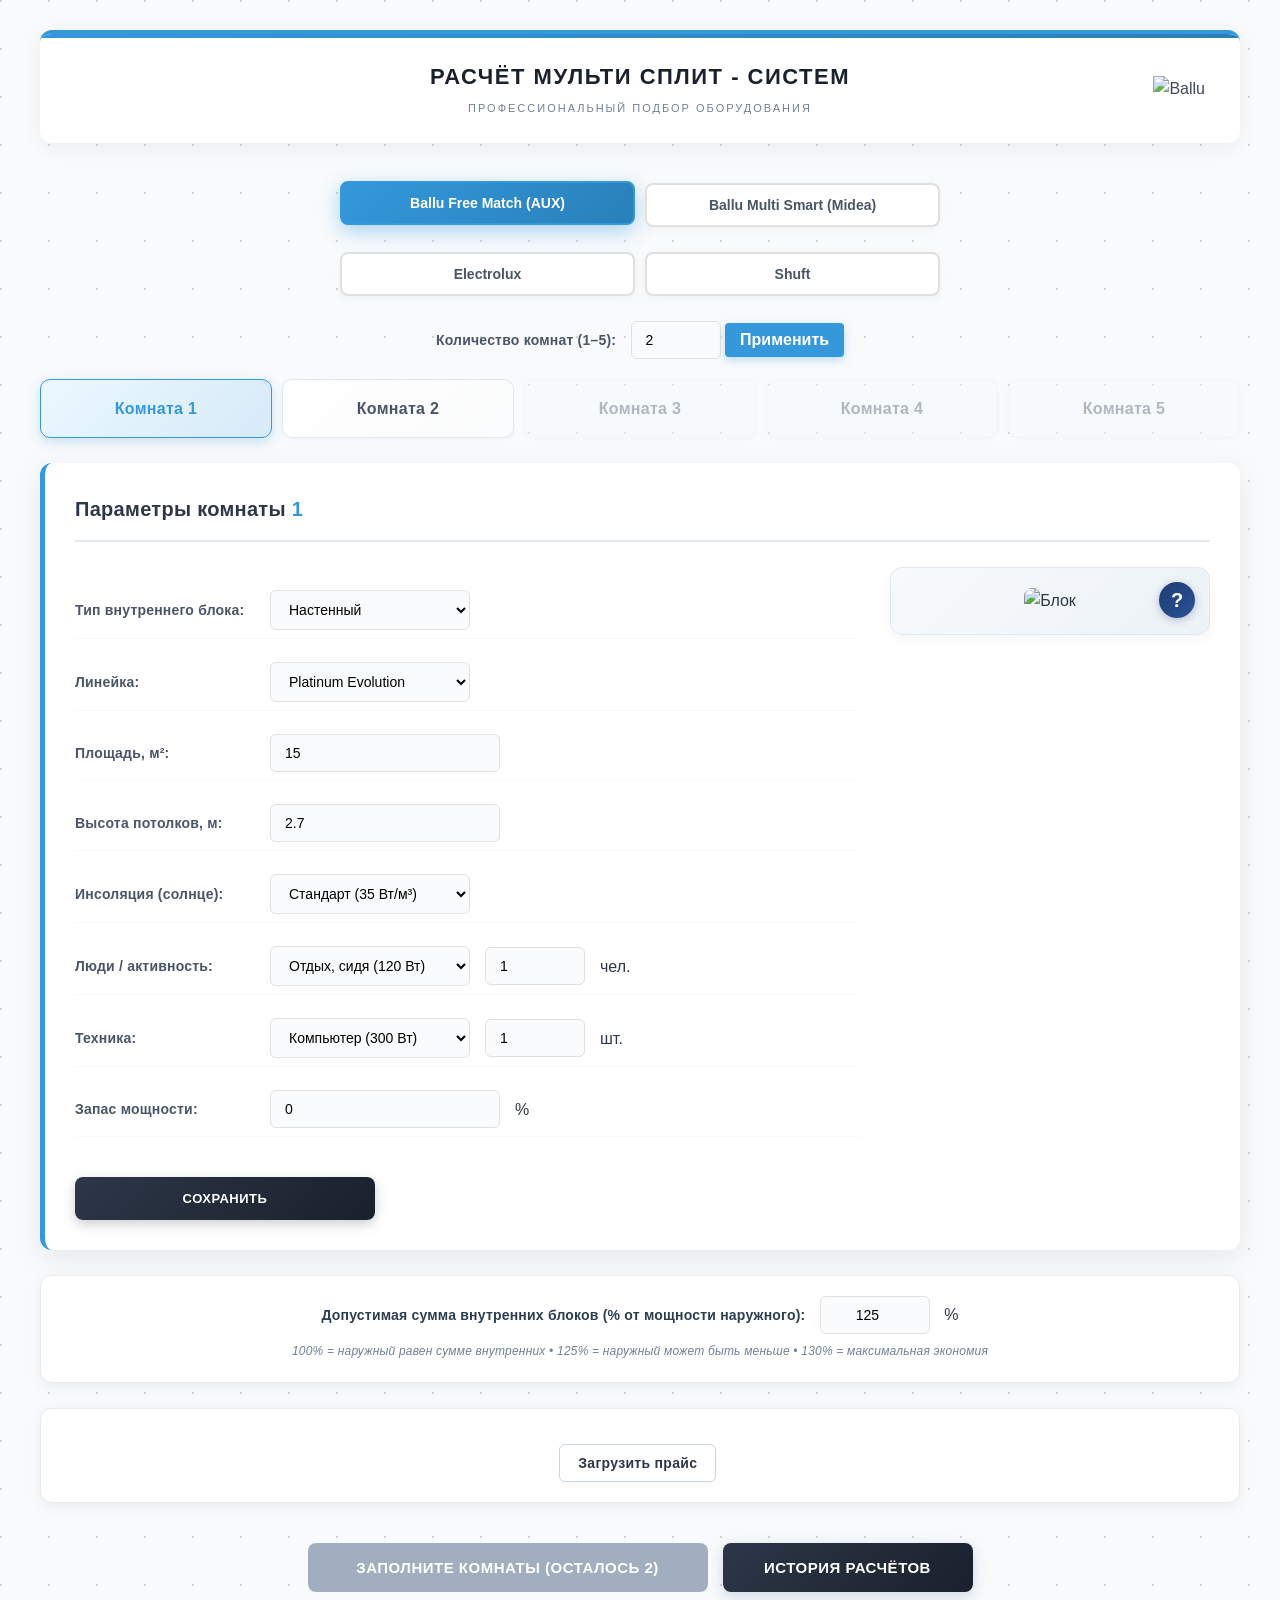
==== index.html @ ea2c3a54 "Add files via upload" ====
<!DOCTYPE html>
<html lang="ru">
<head>
  <meta charset="UTF-8">
  <meta name="viewport" content="width=device-width, initial-scale=1.0">
  <title>РАСЧЁТ МУЛЬТИ СПЛИТ - СИСТЕМ</title>
  <style>
    :root {
      --brand-color: #3498db;
      --brand-color-hover: #2980b9;
      --brand-bg-light: #ebf8ff;
    }

body { 
  font-family: 'Segoe UI', Tahoma, Geneva, Verdana, sans-serif; 
  max-width: 1200px;
  margin: 30px auto; 
  padding: 0 20px; 
  color: #2d3748; 
  line-height: 1.6; 
  transition: background-color 0.3s;
  
  background-color: #f8fafc;
  background-image: 
    radial-gradient(circle at 1px 1px, #cbd5e0 1px, transparent 0);
  background-size: 48px 48px;
  background-repeat: repeat;
}

    h2 { text-align: center; color: #2c3e50; margin-bottom: 5px; }
    
    .brand-tabs {
      display: grid;
      grid-template-columns: 1fr 1fr;
      gap: 10px;
      max-width: 600px;
      margin: 15px auto 25px;
    }
    .brand-btn {
      padding: 12px 24px;
      border: 1px solid #e2e8f0;
      background: white;
      border-radius: 8px;
      cursor: pointer;
      font-weight: 600;
      font-size: 14px;
      color: #4a5568;
      transition: all 0.2s ease;
      white-space: nowrap;
      box-shadow: 0 1px 2px rgba(0,0,0,0.02);
    }
.brand-btn:hover {
  border-color: #cbd5e0;
  color: #2d3748;
  background: #f7fafc;
  box-shadow: 0 4px 12px rgba(0,0,0,0.08);
  transform: translateY(-2px);
}

.brand-btn:hover:not(.active) {
  border-color: #a0aec0;
}
.brand-btn.active {
  background: linear-gradient(135deg, var(--brand-color) 0%, var(--brand-color-hover) 100%);
  border-color: var(--brand-color);
  color: white;
  box-shadow: 0 6px 20px rgba(44, 82, 130, 0.3);
  transform: translateY(-2px);
}

.brand-btn.active:hover {
  box-shadow: 0 8px 25px rgba(44, 82, 130, 0.4);
  transform: translateY(-3px);
}
    .apartment { display: grid; grid-template-columns: repeat(5, 1fr); gap: 10px; margin: 20px 0; }
    .room { 
      border: 1px solid #e2e8f0; border-radius: 10px; padding: 16px; text-align: center; 
      cursor: pointer; transition: all 0.25s ease; background: white; font-weight: 600; color: #4a5568;
      box-shadow: 0 1px 3px rgba(0,0,0,0.04);
    }
    .room:hover { transform: translateY(-2px); box-shadow: 0 4px 12px rgba(0,0,0,0.08); border-color: #cbd5e0; }
    .room.active { background: var(--brand-bg-light); border-color: var(--brand-color); color: var(--brand-color); box-shadow: 0 0 0 1px var(--brand-color); }
    .room.inactive { opacity: 0.4; pointer-events: none; background: #f7fafc; border-color: #edf2f7; }
    .room.filled { border-color: #38a169; color: #2f855a; background: #f0fff4; box-shadow: 0 0 0 1px #38a169; }

        .inputs { display: none; margin: 25px 0; padding: 30px; background: white; border-radius: 12px; box-shadow: 0 10px 25px rgba(0,0,0,0.04); border-left: 4px solid var(--brand-color); }
    .inputs h3 { 
      font-size: 20px; 
      font-weight: 600; 
      color: #2d3748; 
      margin-bottom: 25px; 
      padding-bottom: 15px; 
      border-bottom: 2px solid #e2e8f0;
      letter-spacing: 0.3px;
    }
    .inputs.active { display: block; animation: fadeIn 0.3s; }
    @keyframes fadeIn { from { opacity: 0; transform: translateY(10px); } to { opacity: 1; transform: translateY(0); } }
    
    .form-row { display: flex; gap: 15px; flex-wrap: wrap; margin: 15px 0; align-items: center; padding: 8px 0; border-bottom: 1px solid #f7fafc; }
    .form-row:last-child { border-bottom: none; }
    label { min-width: 180px; font-weight: 600; color: #4a5568; font-size: 14px; letter-spacing: 0.2px; }
    input, select { padding: 10px 14px; border: 1.5px solid #e2e8f0; border-radius: 6px; flex-grow: 1; max-width: 200px; font-size: 14px; transition: all 0.2s ease; background: #fff; }
    input:focus, select:focus { outline: none; border-color: var(--brand-color); }

    button { 
      background: #27ae60; color: white; border: none; padding: 12px 24px; 
      border-radius: 5px; cursor: pointer; font-size: 16px; margin-top: 15px; 
      transition: background 0.2s; width: 100%; max-width: 300px;
    }
    button:hover { background: #219653; }
    
    button.calc-btn { 
      background: var(--brand-color); color: white; width: 100%; max-width: 400px; font-size: 15px; padding: 16px;
      border-radius: 8px; font-weight: 600; letter-spacing: 0.5px; text-transform: uppercase;
      box-shadow: 0 4px 14px rgba(44, 82, 130, 0.2); transition: all 0.25s ease; border: none;
    }
    button.calc-btn.waiting { background: #a0aec0; cursor: not-allowed; box-shadow: none; }
    button.calc-btn.ready { 
      background: var(--brand-color); 
      cursor: pointer; 
      box-shadow: 0 4px 14px rgba(44, 82, 130, 0.25); 
    }
    button.calc-btn.ready:hover { background: var(--brand-color-hover); transform: translateY(-1px); box-shadow: 0 6px 20px rgba(44, 82, 130, 0.3); }

    #result { margin-top: 30px; padding: 25px; background: white; border-radius: 8px; display: none; box-shadow: 0 4px 15px rgba(0,0,0,0.05); }
    #result.active { display: block; }
    
    .result-table { width: 100%; border-collapse: separate; border-spacing: 0; margin: 20px 0; font-size: 14px; border-radius: 8px; overflow: hidden; box-shadow: 0 2px 8px rgba(0,0,0,0.04); border: 1px solid #e2e8f0; }
    .result-table th, .result-table td { border-bottom: 1px solid #edf2f7; padding: 12px; text-align: left; white-space: nowrap;}
    .result-table th { border-bottom: 2px solid #e2e8f0; white-space: nowrap; font-size: 14px; padding: 10px 6px; }
    .result-table tr:nth-child(even) { background: #fafbfc; }
    .result-table tr:hover { background: #f7fafc; }
    .result-table tr:last-child td { border-bottom: none; }
    
    .hc-code { font-family: 'SF Mono', Monaco, monospace; background: #f7fafc; padding: 3px 8px; border-radius: 4px; font-size: 12px; color: #4a5568; border: 1px solid #e2e8f0; letter-spacing: 0.5px; }
    .badge { display: inline-block; padding: 3px 10px; border-radius: 4px; font-size:11px; font-weight: 600; margin-right: 5px; letter-spacing: 0.3px; text-transform: uppercase; white-space: nowrap; }
    .badge-type { background: #edf2f7; color: #2d3748; border: 1px solid #e2e8f0; }
    .badge-line { background: #f7fafc; color: #4a5568; border: 1px solid #e2e8f0; }
    .badge-brand { background: #fffbeb; color: #92400e; border: 1px solid #fde68a; }
    
    .settings-panel {
      text-align: center; margin: 25px 0; background: #fff; padding: 20px; 
      border-radius: 12px; box-shadow: 0 4px 12px rgba(0,0,0,0.03); border: 1px solid #edf2f7;
    }
    .settings-panel label { font-weight: 600; color: #2c3e50; }
    .settings-panel input { width: 80px; margin: 0 10px; text-align: center; }
    .hint { font-size: 12px; color: #718096; margin-top: 8px; display: block; font-style: italic; letter-spacing: 0.2px; }

    .form-row.hidden { display: none; }

.room-form-grid {
  display: grid;
  grid-template-columns: 1fr 320px;
  gap: 30px;
  align-items: start;
  position: relative;
}

.unit-image-box {
  background: linear-gradient(135deg, #f7fafc 0%, #edf2f7 100%);
  border-radius: 12px;
  padding: 20px;
  border: 1px solid #e2e8f0;
  text-align: center;
  box-shadow: 0 4px 12px rgba(0,0,0,0.04);
}
    .unit-image-box img {
      max-width: 100%;
      max-height: 250px;
      border-radius: 8px;
      display: none;
    }

    .unit-placeholder {
      color: #a0aec0;
      font-size: 13px;
      font-weight: 500;
      letter-spacing: 0.3px;
      padding: 40px 20px;
    }

    @media (max-width: 600px) {
      .apartment { grid-template-columns: repeat(3, 1fr); }
      .room-form-grid { grid-template-columns: 1fr; }
      .form-row { flex-direction: column; align-items: stretch; }
      label { min-width: auto; margin-bottom: 5px; }
      input, select { max-width: 100%; }
      .brand-tabs { grid-template-columns: 1fr; max-width: 300px; }
      .brand-btn { text-align: center; }
    }
    @media (max-width: 900px) {
      .unit-image-box { position: static; margin-top: 20px; }
    }

.header-with-logo {
  position: relative;
  display: flex;
  align-items: center;
  justify-content: space-between;
  margin-bottom: 25px;
  padding: 25px 35px;
  background: white;
  border-radius: 12px;
  box-shadow: 0 4px 20px rgba(0,0,0,0.06);
  border-top: 4px solid var(--brand-color);
  overflow: hidden;
}

.header-with-logo::before {
  content: '';
  position: absolute;
  top: 0;
  left: 0;
  right: 0;
  height: 4px;
  background: linear-gradient(90deg, var(--brand-color) 0%, var(--brand-color-hover) 100%);
}

.header-logo {
  max-height: 45px;
  max-width: 140px;
  object-fit: contain;
  transition: all 0.3s ease;
  opacity: 0.9;
  flex-shrink: 0;
  margin-left: 20px;
}

.header-logo:hover {
  transform: scale(1.05);
  opacity: 1;
}

.header-with-logo h2 {
  margin: 0;
  text-align: center;
  flex-grow: 1;
  font-size: 22px;
  font-weight: 700;
  color: #1a202c;
  letter-spacing: 1.5px;
  text-transform: uppercase;
}

.header-subtitle {
  display: block;
  font-size: 11px;
  font-weight: 500;
  color: #718096;
  letter-spacing: 2px;
  text-transform: uppercase;
  margin-top: 6px;
}

@media (max-width: 768px) {
  .header-with-logo {
    flex-direction: column;
    gap: 12px;
    padding: 20px 15px;
  }

  .header-with-logo h2 {
    font-size: 16px;
    letter-spacing: 0.8px;
  }
  
  .header-subtitle {
    font-size: 10px;
    letter-spacing: 1px;
  }
  
  .header-logo {
    max-height: 35px;
    max-width: 100px;
    margin-left: 0;
  }

  .unit-image-box {
    position: static;
    width: 100%;
    margin-top: 20px;
  }
  
  .room-form-grid {
    grid-template-columns: 1fr;
  }
  
  .brand-tabs {
    grid-template-columns: 1fr;
    gap: 8px;
    max-width: 100%;
    margin: 15px auto 20px;
  }
  
  .brand-btn {
    padding: 12px 16px;
    font-size: 13px;
  }
  
  .apartment {
    grid-template-columns: repeat(3, 1fr);
    gap: 8px;
    margin: 15px 0;
  }
  
  .room {
    padding: 12px 8px;
    font-size: 13px;
  }
  
  .room-form-grid {
    grid-template-columns: 1fr;
    gap: 20px;
  }
  
  .unit-image-box {
    position: static;
    margin-top: 20px;
    order: -1;
  }
  
  .form-row {
    flex-direction: column;
    align-items: stretch;
    gap: 8px;
    margin: 12px 0;
    padding: 10px 0;
  }
  
  label {
    min-width: auto;
    font-size: 13px;
    margin-bottom: 4px;
  }
  
  input, select {
    max-width: 100%;
    padding: 12px 14px;
    font-size: 15px;
  }
  
  .inputs button[onclick="saveRoomData()"] {
    width: 100%;
    max-width: 100%;
    padding: 14px;
    font-size: 14px;
  }
  
  .settings-panel {
    padding: 18px 15px;
    margin: 20px 0;
  }
  
  .settings-panel label {
    display: block;
    margin-bottom: 10px;
  }
  
  .settings-panel input {
    width: 80px;
    margin: 0 10px;
  }
  
  .hint {
    display: block;
    margin-top: 10px;
    font-size: 11px;
    line-height: 1.4;
  }
  
  button.calc-btn {
    font-size: 14px;
    padding: 14px;
    max-width: 100%;
  }
  
  .result-table {
    font-size: 12px;
    margin: 15px 0;
  }
  
  .result-table th,
  .result-table td {
    padding: 8px 6px;
    white-space: nowrap;
  }
  
  .result-table th {
    font-size: 10px;
    padding: 10px 6px;
  }
  
  .badge {
    display: block;
    margin: 2px 0;
    font-size: 10px;
    padding: 2px 6px;
  }
  
  .hc-code {
    font-size: 10px;
    padding: 2px 5px;
  }
  
  .price-cell {
    font-size: 12px;
    white-space: nowrap;
  }
  
  .total-price {
    font-size: 15px;
    padding: 15px;
  }
  
  .spec-table {
    font-size: 11px;
  }
  
  .spec-table th,
  .spec-table td {
    padding: 8px 5px;
  }
  
  .spec-summary {
    padding: 18px 15px;
  }
  
  .spec-summary-row {
    font-size: 14px;
  }
  
  .spec-summary-row.total-sum {
    font-size: 18px;
  }
}

@media (max-width: 480px) {
  body {
    padding: 15px 10px;
    margin: 15px auto;
  }
  
  .apartment {
    grid-template-columns: repeat(2, 1fr);
    gap: 6px;
  }
  
  .room {
    padding: 10px 6px;
    font-size: 12px;
  }
  
  .inputs {
    padding: 20px 15px;
    margin: 20px 0;
  }
  
  .result-table {
    font-size: 11px;
  }
  
  .result-table th,
  .result-table td {
    padding: 6px 4px;
  }
  
  button, .brand-btn {
    min-height: 44px;
  }
}

@media (max-width: 768px) {
  #result {
    padding: 20px 10px;
  }
  
  .result-table {
    display: block;
    overflow-x: auto;
    white-space: nowrap;
    -webkit-overflow-scrolling: touch;
  }
  
  .spec-table {
    display: block;
    overflow-x: auto;
    white-space: nowrap;
    -webkit-overflow-scrolling: touch;
  }
}

.brand-btn {
  position: relative;
  overflow: hidden;
  transition: all 0.3s ease;
  border: 2px solid #e0e0e0;
  box-shadow: 0 2px 8px rgba(0,0,0,0.04);
}

.brand-btn:hover {
  transform: translateY(-3px);
  box-shadow: 0 6px 16px rgba(0,0,0,0.12);
  border-color: var(--brand-color);
}

.brand-btn:active {
  transform: translateY(-1px);
}

.brand-btn.active {
  background: linear-gradient(135deg, var(--brand-color) 0%, var(--brand-color-hover) 100%);
  border-color: var(--brand-color);
  box-shadow: 0 6px 20px rgba(52, 152, 219, 0.4);
  transform: translateY(-2px);
}

.inputs button[onclick="saveRoomData()"] {
  background: linear-gradient(135deg, #2d3748 0%, #1a202c 100%);
  color: white;
  border: none;
  border-radius: 8px;
  font-weight: 600;
  letter-spacing: 0.5px;
  text-transform: uppercase;
  font-size: 13px;
  padding: 14px 30px;
  box-shadow: 0 4px 12px rgba(45, 55, 72, 0.25);
  transition: all 0.25s ease;
  margin-top: 25px;
}
.inputs button[onclick="saveRoomData()"]:hover {
  transform: translateY(-2px);
  box-shadow: 0 6px 16px rgba(45, 55, 72, 0.35);
  background: linear-gradient(135deg, #1a202c 0%, #2d3748 100%);
}
.inputs button[onclick="saveRoomData()"]:active {
  transform: translateY(0);
}

button[onclick="renderRooms()"] {
  border-radius: 6px;
  font-weight: 600;
  transition: all 0.3s ease;
  box-shadow: 0 3px 8px rgba(52, 152, 219, 0.3);
}

button[onclick="renderRooms()"]:hover {
  transform: translateY(-2px);
  box-shadow: 0 5px 12px rgba(52, 152, 219, 0.45);
}

button.calc-btn.ready {
  background: linear-gradient(135deg, var(--brand-color) 0%, var(--brand-color-hover) 100%);
  border-radius: 8px;
  letter-spacing: 0.5px;
  transition: all 0.3s ease;
}

button.calc-btn.ready:hover {
  transform: translateY(-2px);
  box-shadow: 0 8px 20px rgba(52, 152, 219, 0.5);
  background: linear-gradient(135deg, var(--brand-color-hover) 0%, var(--brand-color) 100%);
}

.room {
  border-radius: 10px;
  font-weight: 600;
  letter-spacing: 0.3px;
  transition: all 0.3s cubic-bezier(0.4, 0, 0.2, 1);
  background: linear-gradient(135deg, #ffffff 0%, #fafbfc 100%);
}

.room:hover:not(.inactive) {
  transform: translateY(-4px);
  box-shadow: 0 8px 20px rgba(0,0,0,0.1);
}

.room.filled {
  background: linear-gradient(135deg, #e8f5e9 0%, #c8e6c9 100%);
  border-color: #27ae60;
  box-shadow: 0 4px 12px rgba(39, 174, 96, 0.2);
}

.room.active {
  background: linear-gradient(135deg, var(--brand-bg-light) 0%, #d6eaf8 100%);
  box-shadow: 0 4px 12px rgba(52, 152, 219, 0.25);
}

input, select {
  border-radius: 6px;
  border: 1.5px solid #e0e0e0;
  background: #fafbfc;
  transition: all 0.3s ease;
  font-size: 14px;
}

input:focus, select:focus {
  border-color: var(--brand-color);
  background: white;
  box-shadow: 0 0 0 3px rgba(52, 152, 219, 0.12);
  outline: none;
}

.inputs {
  border-radius: 12px;
  border-left: 5px solid var(--brand-color);
  box-shadow: 0 8px 30px rgba(0,0,0,0.08);
}

.settings-panel {
  border-radius: 12px;
  box-shadow: 0 4px 15px rgba(0,0,0,0.06);
  border: 1px solid #e8ecef;
}

* {
  -webkit-font-smoothing: antialiased;
  -moz-osx-font-smoothing: grayscale;
}

.price-cell {
  font-weight: 600;
  color: #27ae60;
  background: #e8f5e9;
  padding: 4px 8px;
  border-radius: 4px;
  white-space: nowrap;
}

.total-price {
  font-size: 18px;
  font-weight: bold;
  background: linear-gradient(135deg, #1e3c72 0%, #2a5298 100%);
  color: white;
  padding: 20px 25px;
  border-radius: 12px;
  margin-top: 25px;
  text-align: center;
  box-shadow: 0 6px 20px rgba(30, 60, 114, 0.3);
}

.total-price small {
  font-weight: 400;
  opacity: 0.9;
  display: block;
  margin-top: 8px;
  font-size: 14px;
}

#priceStatus {
  display: inline-block;
}

#loadPricesBtn {
  background: white;
  color: #2d3748;
  border: 1px solid #cbd5e0;
  border-radius: 6px;
  font-weight: 600;
  letter-spacing: 0.3px;
  box-shadow: 0 1px 2px rgba(0,0,0,0.04);
  transition: all 0.2s ease;
  width: auto;
  margin-left: 15px;
  padding: 10px 18px;
  cursor: pointer;
  font-size: 14px;
}

#loadPricesBtn:hover {
  background: linear-gradient(135deg, #e3f2fd 0%, #bbdefb 100%);
  border-color: var(--brand-color);
  color: var(--brand-color);
  transform: translateY(-2px);
  box-shadow: 0 4px 12px rgba(52, 152, 219, 0.3);
}

#loadPricesBtn:active {
  transform: translateY(0);
}

@media (max-width: 768px) {
  .result-table {
    font-size: 12px;
  }
  
  .result-table th,
  .result-table td {
    padding: 8px 5px;
    white-space: normal;
  }
  
  .result-table th {
    font-size: 11px;
  }
  
  .result-table:first-of-type {
    display: block;
    overflow-x: auto;
    white-space: nowrap;
  }
  
  .result-table:last-of-type {
    display: block;
    overflow-x: auto;
    white-space: nowrap;
  }
  
  .hc-code {
    font-size: 10px;
  }
  
  .badge {
    font-size: 9px;
    padding: 2px 5px;
  }
  
  .price-cell {
    font-size: 12px;
    white-space: nowrap;
  }
  
  .total-price {
    font-size: 16px;
    padding: 15px;
  }
}

@media (max-width: 480px) {
  .result-table {
    font-size: 11px;
  }
  
  .result-table th {
    font-size: 10px;
  }
  
  .badge {
    display: block;
    margin: 2px 0;
  }
}

#specificationTable {
  width: 100% !important;
  max-width: 100% !important;
}

.spec-table {
  width: 100% !important;
  max-width: none !important;
  border-collapse: collapse;
  margin: 20px 0;
  font-size: 13px;
  background: white;
  border: 2px solid #2c3e50;
  box-shadow: 0 4px 15px rgba(0,0,0,0.1);
  table-layout: fixed !important;
}

.spec-table th,
.spec-table td {
  padding: 10px 8px;
  text-align: left;
  vertical-align: top;
}

.spec-table th {
  background: linear-gradient(135deg, #2c3e50 0%, #34495e 100%);
  color: white;
  font-weight: 700;
  text-transform: uppercase;
  font-size: 12px;
  letter-spacing: 0.5px;
  white-space: nowrap;
}

.spec-table td {
  border-bottom: 1px solid #e0e0e0;
  color: #2c3e50;
}

.spec-table tr:nth-child(even) {
  background: #f8f9fa;
}

.spec-table .number {
  width: 5%;
  text-align: center;
  font-weight: 700;
  color: #7f8c8d;
}

.spec-table .name {
  width: 45%;
  font-weight: 600;
  color: #2c3e50;
}

.spec-table .name small {
  color: #95a5a6;
  font-weight: 400;
  font-size: 11px;
  display: block;
  margin-top: 4px;
}

.spec-table .price {
  width: 20%;
  text-align: right;
  font-weight: 600;
  color: #2c3e50;
  white-space: nowrap;
}

.spec-table .qty {
  width: 15%;
  text-align: center;
  font-weight: 600;
  color: #2c3e50;
}

.spec-table .total {
  width: 15%;
  text-align: right;
  font-weight: 700;
  color: #1e3c72;
  white-space: nowrap;
}

.spec-summary {
  background: linear-gradient(135deg, #2d3748 0%, #1a202c 100%);
  color: white;
  padding: 25px 30px;
  border-radius: 10px;
  margin-top: 25px;
  box-shadow: 0 4px 20px rgba(0,0,0,0.15);
}

.spec-summary-row {
  display: flex;
  justify-content: space-between;
  padding: 10px 0;
  font-size: 16px;
  border-bottom: 1px solid rgba(255,255,255,0.1);
}

.spec-summary-row:last-child {
  border-bottom: none;
}

.spec-summary-row.total-sum {
  font-size: 22px;
  font-weight: bold;
  padding-top: 15px;
  margin-top: 5px;
  border-top: 2px solid rgba(255,255,255,0.3);
  border-bottom: none;
}

.spec-summary-row.vat {
  font-size: 14px;
  opacity: 0.9;
}

.spec-summary-row.info {
  font-size: 13px;
  opacity: 0.8;
  margin-top: 15px;
  padding-top: 15px;
  border-top: 1px solid rgba(255,255,255,0.2);
}

@media print {
  @page {
    size: A4;
    margin: 10mm;
  }

  * {
    box-sizing: border-box !important;
  }

  body {
    max-width: none !important;
    width: 100% !important;
    padding: 0 !important;
    margin: 0 !important;
    background: white !important;
    font-size: 11pt !important;
    -webkit-print-color-adjust: exact !important;
    print-color-adjust: exact !important;
  }

  .brand-tabs, .settings-panel, button, #roomInputs, #apartment,
  .header-with-logo, footer, #loadPricesBtn, #priceStatus, #exportPdfBtn {
    display: none !important;
  }

  #result, #specificationBlock {
    display: block !important;
    width: 100% !important;
    max-width: none !important;
    padding: 0 !important;
    margin: 0 !important;
    box-shadow: none !important;
    border: none !important;
    background: white !important;
  }

  #specificationTable {
    display: block !important;
    width: 100% !important;
    max-width: none !important;
    padding: 0 !important;
    margin: 0 !important;
  }

  #specificationTable > div {
    width: 100% !important;
    max-width: none !important;
  }

  .spec-table {
    width: 100% !important;
    max-width: none !important;
    display: table !important;
    border-collapse: collapse !important;
    border: 2px solid #000 !important;
    font-size: 10pt !important;
    table-layout: fixed !important;
    page-break-inside: avoid !important;
  }

  .spec-table th, .spec-table td {
    padding: 6px !important;
    border: 1px solid #000 !important;
    word-wrap: break-word !important;
    overflow: hidden !important;
  }

  .spec-summary {
    background: #2d3748 !important;
    color: white !important;
    width: 100% !important;
    max-width: none !important;
    padding: 15px !important;
    margin-top: 10px !important;
    page-break-inside: avoid !important;
    box-sizing: border-box !important;
  }

  h2, h3, h4 {
    page-break-after: avoid !important;
    color: #000 !important;
  }

  table {
    page-break-inside: avoid !important;
  }
}

.features-icon {
  position: absolute;
  top: 15px;
  right: 15px;
  width: 36px;
  height: 36px;
  background: linear-gradient(135deg, #1e3c72 0%, #2a5298 100%);
  color: white;
  border-radius: 50%;
  display: flex;
  align-items: center;
  justify-content: center;
  font-weight: bold;
  font-size: 20px;
  cursor: help;
  box-shadow: 0 2px 8px rgba(30, 60, 114, 0.3);
  transition: all 0.3s ease;
  z-index: 10;
}

.features-icon span {
  font-family: Arial, sans-serif;
  font-style: normal;
  font-weight: 700;
  line-height: 1;
}

.features-icon:hover {
  transform: scale(1.1);
  box-shadow: 0 4px 12px rgba(30, 60, 114, 0.5);
  background: linear-gradient(135deg, #2a5298 0%, #1e3c72 100%);
}

.features-tooltip {
  position: absolute;
  top: 0;
  left: 45px;
  background: white;
  border: 2px solid #1e3c72;
  border-radius: 8px;
  padding: 15px;
  min-width: 280px;
  max-width: 320px;
  box-shadow: 0 4px 15px rgba(0,0,0,0.2);
  opacity: 0;
  visibility: hidden;
  transition: all 0.3s ease;
  z-index: 100;
}

.features-icon:hover .features-tooltip {
  opacity: 1;
  visibility: visible;
  left: 50px;
}

.tooltip-title {
  font-weight: 700;
  color: #1e3c72;
  margin-bottom: 10px;
  font-size: 14px;
  border-bottom: 2px solid #ecf0f1;
  padding-bottom: 8px;
}

.features-tooltip ul {
  list-style: none;
  padding: 0;
  margin: 0;
}

.features-tooltip li {
  padding: 6px 0;
  font-size: 13px;
  color: #2c3e50;
  border-bottom: 1px solid #f0f0f0;
}

.features-tooltip li:last-child {
  border-bottom: none;
}

.features-tooltip li:hover {
  background: #f8f9fa;
  padding-left: 5px;
  transition: all 0.2s;
}

@media (max-width: 768px) {
  .features-icon {
    width: 32px;
    height: 32px;
    font-size: 18px;
    top: 10px;
    right: 10px;
  }
  
  .features-tooltip {
    right: -50px;
    left: auto;
    min-width: 200px;
    max-width: 250px;
  }
  
  .features-icon:hover .features-tooltip {
    right: -45px;
    left: auto;
  }
}

    #result h4 {
      color: #2d3748;
      font-size: 16px;
      font-weight: 600;
      margin: 30px 0 15px;
      padding-bottom: 10px;
      border-bottom: 1px solid #e2e8f0;
      letter-spacing: 0.3px;
    }

.result-table-wrapper,
.spec-table-wrapper {
  overflow-x: auto;
  -webkit-overflow-scrolling: touch;
  margin: 15px 0;
  border-radius: 8px;
  border: 1px solid #e2e8f0;
}

.result-table-wrapper::-webkit-scrollbar,
.spec-table-wrapper::-webkit-scrollbar {
  height: 6px;
}

.result-table-wrapper::-webkit-scrollbar-track,
.spec-table-wrapper::-webkit-scrollbar-track {
  background: #f1f5f9;
  border-radius: 3px;
}

.result-table-wrapper::-webkit-scrollbar-thumb,
.spec-table-wrapper::-webkit-scrollbar-thumb {
  background: #cbd5e0;
  border-radius: 3px;
}

.result-table-wrapper::-webkit-scrollbar-thumb:hover,
.spec-table-wrapper::-webkit-scrollbar-thumb:hover {
  background: #a0aec0;
}

@media (max-width: 768px) {
  #specificationBlock {
    padding: 20px 10px !important;
    margin-top: 20px;
    border-radius: 10px;
  }
  
  .spec-table {
    font-size: 11px;
    margin: 15px 0;
    border: 1px solid #e2e8f0;
  }
  
  .spec-table th {
    padding: 10px 6px;
    font-size: 10px;
  }
  
  .spec-table td {
    padding: 10px 6px;
  }
  
  .spec-table .number {
    width: 35px;
    font-size: 13px;
  }
  
  .spec-table .name {
    font-size: 11px;
  }
  
  .spec-table .name small {
    font-size: 9px;
  }
  
  .spec-table .price,
  .spec-table .qty,
  .spec-table .total {
    font-size: 11px;
    white-space: nowrap;
  }
  
  #specificationBlock button {
    padding: 12px 16px;
    font-size: 13px;
    min-height: 44px;
  }
  
  #specificationBlock select {
    padding: 10px 12px;
    font-size: 14px;
    min-height: 44px;
  }
  
  .spec-summary {
    padding: 18px 15px;
    margin-top: 15px;
  }
  
  .spec-summary-row {
    font-size: 14px;
    padding: 8px 0;
  }
  
  .spec-summary-row.total-sum {
    font-size: 16px;
    padding-top: 12px;
  }
  
  .spec-summary-row.vat {
    font-size: 12px;
  }
  
  .spec-summary-row.info {
    font-size: 11px;
    flex-direction: column;
    gap: 5px;
  }
}

@media screen and (max-width: 768px) {
  .spec-table {
    font-size: 11px;
  }
  
  .spec-table th,
  .spec-table td {
    padding: 8px 5px;
  }
}

@media (max-width: 480px) {
  #specificationBlock {
    padding: 15px 8px !important;
  }
  
  .spec-table {
    font-size: 10px;
  }
  
  .spec-table th {
    padding: 8px 4px;
    font-size: 9px;
  }
  
  .spec-table td {
    padding: 8px 4px;
  }
  
  .spec-table .name {
    font-size: 10px;
  }
  
  .spec-table .name small {
    display: block;
    margin-top: 3px;
  }
  
  .spec-summary {
    padding: 15px 12px;
  }
  
  .spec-summary-row.total-sum {
    font-size: 15px;
  }
  
  #specificationBlock > div > div {
    flex-direction: column;
    gap: 10px;
  }
  
  #specificationBlock select,
  #specificationBlock button {
    width: 100%;
    max-width: 100%;
  }
}

.table-responsive {
  width: 100%;
  overflow-x: auto;
  -webkit-overflow-scrolling: touch;
  border-radius: 8px;
  margin: 15px 0;
}

.table-responsive table {
  min-width: 100%;
}

input.error, select.error {
  border-color: #e53e3e !important;
  background: #fff5f5 !important;
  box-shadow: 0 0 0 2px rgba(229, 62, 62, 0.2);
}

input.error:focus, select.error:focus {
  border-color: #c53030 !important;
}

#historyPanel {
  border-left: 4px solid #2d3748 !important;
  padding: 20px 25px !important;
}

#historyPanel h3 {
  display: flex;
  justify-content: space-between;
  align-items: center;
  flex-wrap: wrap;
  gap: 15px;
  margin-bottom: 20px !important;
  padding-bottom: 15px !important;
}

#historyPanel h3 span {
  font-size: 20px;
  font-weight: 700;
  color: #2d3748;
}

.history-item {
  display: flex;
  justify-content: space-between;
  align-items: center;
  padding: 16px 20px;
  margin: 10px 0;
  background: white;
  border-radius: 8px;
  border: 1px solid #e2e8f0;
  border-left: 3px solid #2d3748;
  transition: all 0.2s ease;
  box-shadow: 0 2px 4px rgba(0,0,0,0.04);
}

.history-item:hover {
  background: #fafbfc;
  border-color: #cbd5e0;
  box-shadow: 0 4px 8px rgba(0,0,0,0.08);
}

.history-info {
  flex-grow: 1;
  cursor: pointer;
}

.history-info .history-title {
  font-weight: 600;
  color: #1a202c;
  font-size: 14px;
  margin-bottom: 5px;
}

.history-info .history-details {
  font-size: 12px;
  color: #718096;
}

.history-actions {
  display: flex;
  gap: 8px;
}

.history-btn {
  padding: 8px 16px;
  border: 1px solid #cbd5e0;
  border-radius: 6px;
  cursor: pointer;
  font-size: 12px;
  font-weight: 600;
  transition: all 0.2s;
  background: white;
  color: #2d3748;
}

.history-btn:hover {
  background: #f7fafc;
  border-color: #a0aec0;
}

.history-btn-load {
  border-color: #2d3748;
  color: #2d3748;
}

.history-btn-load:hover {
  background: #2d3748;
  color: white;
}

.history-btn-delete {
  border-color: #e74c3c;
  color: #e74c3c;
}

.history-btn-delete:hover {
  background: #e74c3c;
  color: white;
}

#historyPanel button[onclick="clearAllHistory()"] {
  background: #fee !important;
  color: #c0392b !important;
  border: 1px solid #fcc !important;
  padding: 8px 16px !important;
  border-radius: 6px !important;
  font-size: 12px !important;
  font-weight: 600 !important;
  max-width: none !important;
  margin: 0 !important;
  transition: all 0.2s !important;
}

#historyPanel button[onclick="clearAllHistory()"]:hover {
  background: #c0392b !important;
  color: white !important;
  border-color: #c0392b !important;
}

#historyPanel h3 {
  color: #1a202c !important;
  border-bottom: 2px solid #e2e8f0;
  padding-bottom: 12px;
  margin-bottom: 15px;
}

#historyEmpty {
  text-align: center;
  color: #a0aec0;
  font-style: italic;
  padding: 30px 20px;
  font-size: 14px;
}

.outdoor-specs-table {
  width: 100%;
  border-collapse: collapse;
  margin: 20px 0;
  font-size: 14px;
  border: 1px solid #e2e8f0;
  border-radius: 8px;
  overflow: hidden;
  box-shadow: 0 2px 8px rgba(0,0,0,0.04);
  background: white;
}

.outdoor-specs-table th, 
.outdoor-specs-table td {
  padding: 12px 15px;
  border-bottom: 1px solid #edf2f7;
  text-align: left;
}

.outdoor-specs-table th {
  background: #f7fafc;
  width: 55%;
  font-weight: 600;
  color: #4a5568;
  font-size: 13px;
}

.outdoor-specs-table td {
  font-weight: 500;
  color: #2d3748;
}

.outdoor-specs-table tr:last-child th,
.outdoor-specs-table tr:last-child td {
  border-bottom: none;
}

.outdoor-specs-table tr:hover th,
.outdoor-specs-table tr:hover td {
  background: #fafbfc;
}

button.calc-btn[onclick="toggleHistoryPanel()"]:hover {
  background: linear-gradient(135deg, #1a202c 0%, #2d3748 100%) !important;
  transform: translateY(-2px);
  box-shadow: 0 6px 20px rgba(45, 55, 72, 0.4) !important;
}

button.calc-btn[onclick="toggleHistoryPanel()"]:active {
  transform: translateY(0);
}

/* Адаптивность истории */
@media (max-width: 768px) {
  .history-item {
    flex-direction: column;
    align-items: flex-start;
    gap: 12px;
  }
  
  .history-actions {
    width: 100%;
    justify-content: flex-end;
  }
  
  .history-info .history-details {
    flex-direction: column;
    align-items: flex-start;
    gap: 4px;
  }
}

  </style>
</head>
<body>

<div class="header-with-logo">
  <div style="flex: 1;"></div>
  <div style="text-align: center; flex: 2;">
    <h2>РАСЧЁТ МУЛЬТИ СПЛИТ - СИСТЕМ</h2>
    <span class="header-subtitle">Профессиональный подбор оборудования</span>
  </div>
  <div style="flex: 1; display: flex; justify-content: flex-end;">
     <img src="https://raw.githubusercontent.com/stolbikstas-sys/hvac-calculator/refs/heads/main/ballu_logo_2024.svg" alt="Ballu" class="header-logo" id="brandLogo">
  </div>
</div>
  
  <div class="brand-tabs" id="brandTabs"></div>
  
  <div style="text-align: center; margin-bottom: 20px;">
    <label style="display:inline-block; margin-right: 10px;">Количество комнат (1–5):</label>
    <input type="number" id="roomCount" min="1" max="5" value="2" style="width: 60px; display:inline-block;">
    <button onclick="renderRooms()" style="width: auto; margin-top:0; padding: 8px 15px; background: var(--brand-color); color: white; border:none; border-radius:4px; cursor:pointer;">Применить</button>
  </div>

  <div class="apartment" id="apartment"></div>

  <div class="inputs" id="roomInputs">
    <h3 style="margin-top:0;">Параметры комнаты <span id="currentRoomNum" style="color:var(--brand-color)"></span></h3>
    
    <div class="room-form-grid">
  <div class="features-icon" id="featuresIcon" style="display: none;">
    <span>?</span>
    <div class="features-tooltip" id="featuresTooltip">
      <div class="tooltip-title">Преимущества модели:</div>
      <ul id="featuresList"></ul>
    </div>
    </div>
      <div>
        <div class="form-row">
          <label>Тип внутреннего блока:</label>
          <select id="unitType" onchange="toggleSeriesField(); updateUnitImage()"></select>
        </div>
        
        <div class="form-row" id="seriesRow">
          <label>Линейка:</label>
          <select id="unitLine" onchange="updateUnitImage()"></select>
        </div>

        <div class="form-row">
          <label>Площадь, м²:</label>
          <input type="number" id="area" min="1" value="15">
        </div>
        <div class="form-row">
          <label>Высота потолков, м:</label>
          <input type="number" id="height" min="2.2" step="0.1" value="2.7">
        </div>
        
        <div class="form-row">
          <label>Инсоляция (солнце):</label>
          <select id="insolation">
            <option value="30">Север / Тень (30 Вт/м³)</option>
            <option value="35" selected>Стандарт (35 Вт/м³)</option>
            <option value="40">Юг / Панорама (40 Вт/м³)</option>
          </select>
        </div>
        
        <div class="form-row">
          <label>Люди / активность:</label>
          <select id="peopleType">
            <option value="0">Нет людей</option>
            <option value="120" selected>Отдых, сидя (120 Вт)</option>
            <option value="140">Офисная работа (140 Вт)</option>
            <option value="290">Производство (290 Вт)</option>
          </select>
          <input type="number" id="peopleCount" min="0" value="1" style="width:70px; flex-grow:0;"> чел.
        </div>
        
        <div class="form-row">
          <label>Техника:</label>
          <select id="equipType">
            <option value="0">Нет техники</option>
            <option value="300" selected>Компьютер (300 Вт)</option>
            <option value="550">Копировальный аппарат (550 Вт)</option>
            <option value="300">Кофеварка (300 Вт)</option>
          </select>
          <input type="number" id="equipCount" min="0" value="1" style="width:70px; flex-grow:0;"> шт.
        </div>

        <div class="form-row">
          <label>Запас мощности:</label>
          <input type="number" id="margin" min="0" max="50" value="0"> %
        </div>
        
        <button onclick="saveRoomData()">Сохранить</button>
      </div>
      
<div class="unit-image-box">
  <img id="unitImage" src="" alt="Блок">
  <div id="unitPlaceholder" class="unit-placeholder">Выберите тип блока</div>
</div>
    </div>
 </div>

  <div class="settings-panel">
    <label>Допустимая сумма внутренних блоков (% от мощности наружного):</label>
    <input type="number" id="diversityFactor" min="80" max="130" value="125"> %
    <span class="hint">100% = наружный равен сумме внутренних • 125% = наружный может быть меньше • 130% = максимальная экономия</span>
  </div>

<div class="settings-panel">
  <button onclick="loadPrices()" id="loadPricesBtn" style="width: auto;">Загрузить прайс</button>
  <span id="priceStatus" style="margin-left: 15px; font-size: 13px; color: #27ae60; font-weight: 600;"></span>
</div>

<div style="text-align: center; display: flex; gap: 15px; justify-content: center; flex-wrap: wrap;">
  <button onclick="calculateSystem()" id="calcBtn" class="calc-btn waiting">Рассчитать систему</button>
  <button onclick="toggleHistoryPanel()" class="calc-btn" style="background: linear-gradient(135deg, #2d3748 0%, #1a202c 100%); max-width: 250px;">История расчётов</button>
</div>

<div id="historyPanel" style="display: none; margin-top: 25px; padding: 25px; background: white; border-radius: 12px; box-shadow: 0 4px 15px rgba(0,0,0,0.08); border-left: 4px solid #2d3748;">
  <h3 style="color: #2c3e50; margin-top: 0; display: flex; justify-content: space-between; align-items: center;">
    <span>История расчётов</span>
    <button onclick="clearAllHistory()" style="background: #991b1b; color: white; border: none; padding: 8px 16px; border-radius: 4px; cursor: pointer; font-size: 12px; font-weight: 600; max-width: none; margin: 0; transition: all 0.2s;">Очистить всё</button>
  </h3>
  <div id="historyList" style="max-height: 400px; overflow-y: auto;"></div>
  <p id="historyEmpty" style="text-align: center; color: #95a5a6; padding: 20px;">История пуста. Сделайте первый расчёт!</p>
</div>

  <div id="result">
    <h3 style="border-bottom: 2px solid #eee; padding-bottom: 10px;">Результат подбора</h3>
    <div id="summary"></div>
    
    <div id="specificationBlock" style="display: none; margin-top: 30px;">
      <div style="text-align: center; margin-bottom: 20px;">
        <h3 style="color: #2c3e50; margin-bottom: 15px;">Спецификация оборудования</h3>
<div style="text-align: center; display: flex; gap: 15px; justify-content: center; flex-wrap: wrap;">
  <button onclick="generateSpecification()" style="background: linear-gradient(135deg, #1e3c72 0%, #2a5298 100%); color: white; border: none; padding: 12px 25px; border-radius: 8px; font-weight: 600; cursor: pointer; box-shadow: 0 4px 12px rgba(30, 60, 114, 0.3); transition: all 0.3s;">
    Сформировать спецификацию
  </button>
  <button onclick="exportToPDF()" style="background: linear-gradient(135deg, #E31E24 0%, #C4181D 100%); color: white; border: none; padding: 12px 25px; border-radius: 8px; font-weight: 600; cursor: pointer; box-shadow: 0 4px 12px rgba(227, 30, 36, 0.3); transition: all 0.3s; display: none;" id="exportPdfBtn">
    Экспорт в PDF
  </button>
</div>
      </div>
      
      <div id="specificationTable" style="display: none; width: 100%; max-width: none !important;"></div>
    </div>
  </div>


<script>
// === ВСПОМОГАТЕЛЬНАЯ ФУНКЦИЯ: Получение кода мощности (07, 09, 12, 18, 24) ===
function getIndoorCode(powerKw) {
  if (powerKw <= 2.3) return "07";
  if (powerKw <= 2.8) return "09";
  if (powerKw <= 3.6) return "12";
  if (powerKw <= 5.5) return "18"; // Включает 5.0 и 5.3
  if (powerKw <= 6.5) return "21"; // Electrolux specific
  return "24"; // 7.0+
}

// === БАЗЫ ДАННЫХ ПО БРЕНДАМ ===
const brands = {
  "ballu-free": {
    name: "Ballu Free Match (AUX)",
    color: "#3498db",
    logo: "https://www.ballu.ru/images/ballu_logo_2024.svg",
    types: ["Настенный", "Кассетный", "Канальный"],
    lines: {
      "Настенный": ["Platinum Evolution", "Evolution Noire", "Defender", "Defender_SV"],
      "Кассетный": [null],
      "Канальный": [null]
    },
    lineImages: {
      "Platinum Evolution": "https://rkcdn.ru/products/499b8959-cf4e-11f0-b8e1-00505601218a/src.webp",
      "Evolution Noire": "https://rkcdn.ru/products/a84803ad-39df-11ef-b8d9-00505601218a/src.webp",
      "Defender": "https://rkcdn.ru/products/3f377975-f808-11ef-b8de-00505601218a/src.webp",
      "Defender_SV": "https://rkcdn.ru/products/b6cd28b5-8193-11f0-b8e0-00505601218a/src.webp",
      "Кассетный": "https://rkcdn.ru/products/29b173ee-b6a1-11ec-b732-005056013a69/src.webp",
      "Канальный": "https://rkcdn.ru/products/85df70dc-bc4e-11ef-b8dc-00505601218a/src.webp"
    },
    // ТАБЛИЦЫ СОВМЕСТИМОСТИ (Ballu Free Match LP)
    combinations: {
      "BA2OI-FM/out-14HN8/EU": {
        1: ["07", "09", "12", "18"],
        2: ["07+07", "07+09", "07+12", "09+09", "09+12"]
      },
      "BA2OI-FM/out-18HN8/EU": {
        1: ["07", "09", "12", "18"],
        2: ["07+07", "07+09", "07+12", "07+18", "09+09", "09+12", "09+18", "12+12"]
      },
      "BA3OI-FM/out-21HN8/EU": {
        1: ["18"],
        2: ["07+07", "07+09", "07+12", "07+18", "09+09", "09+12", "09+18", "12+12", "12+18"],
        3: ["07+07+07", "07+07+09", "07+07+12", "07+09+09", "07+09+12", "07+12+12", "09+09+09", "09+09+12"]
      },
      "BA3OI-FM/out-27HN8/EU": {
        1: ["18"],
        2: ["07+07", "07+09", "07+12", "07+18", "09+09", "09+12", "09+18", "12+12", "12+18", "18+18"],
        3: ["07+07+07", "07+07+09", "07+07+12", "07+07+18", "07+09+09", "07+09+12", "07+09+18", "07+12+12", "07+12+18", "09+09+09", "09+09+12", "09+09+18", "09+12+12", "09+12+18", "12+12+12"]
      },
      "BA4OI-FM/out-36HN8/EU": {
        1: ["18", "24"],
        2: ["07+07", "07+09", "07+12", "07+18", "07+24", "09+09", "09+12", "09+18", "12+12", "12+18", "12+24", "18+18", "18+24", "24+24"],
        3: ["07+07+07", "07+07+09", "07+07+12", "07+07+18", "07+07+24", "07+09+09", "07+09+12", "07+09+18", "07+09+24", "07+12+12", "07+12+18", "07+12+24", "07+18+18", "07+18+24", "09+09+09", "09+09+12", "09+09+18", "09+09+24", "09+12+12", "09+12+18", "09+12+24", "09+18+18", "09+18+24", "12+12+12", "12+12+18", "12+12+24", "12+18+18", "12+18+24", "18+18+18"],
        4: ["07+07+07+07", "07+07+07+09", "07+07+07+12", "07+07+07+18", "07+07+07+24", "07+07+09+09", "07+07+09+12", "07+07+09+09", "07+07+09+12", "07+07+09+18", "07+07+09+24", "07+07+12+12", "07+07+12+18", "07+07+12+24", "07+07+18+18", "07+09+09+09", "07+09+09+12", "07+09+09+18", "07+09+09+24", "07+09+12+12", "07+09+12+18", "07+09+12+24", "07+09+18+18", "07+12+12+12", "07+12+12+18", "09+09+09+09", "09+09+09+12", "09+09+09+18", "09+09+09+24", "09+09+12+12", "09+09+12+18", "09+09+12+24", "09+09+18+18", "09+12+12+12", "09+12+12+18", "12+12+12+12", "12+12+12+18"]
      },
      "BA5OI-FM/out-42HN8/EU": {
        1: ["18", "24"],
        2: ["07+07", "07+09", "07+12", "07+18", "07+24", "09+09", "09+12", "09+18", "12+12", "12+18", "12+24", "18+18", "18+24", "24+24"],
        3: ["07+07+07", "07+07+09", "07+07+12", "07+07+18", "07+07+24", "07+09+09", "07+09+12", "07+09+18", "07+09+24", "07+12+12", "07+12+18", "07+12+24", "07+18+18", "07+18+24", "07+24+24", "09+09+09", "09+09+12", "09+09+18", "09+09+24", "09+12+12", "09+12+18", "09+12+24", "09+18+18", "09+18+24", "09+24+24", "12+12+12", "12+12+18", "12+12+24", "12+18+18", "12+18+24", "12+24+24", "18+18+18", "18+18+24"],
        4: ["07+07+07+07", "07+07+07+09", "07+07+07+12", "07+07+07+18", "07+07+07+24", "07+07+09+09", "07+07+09+12", "07+07+09+09", "07+07+09+12", "07+07+09+18", "07+07+09+24", "07+07+12+12", "07+07+12+18", "07+07+12+24", "07+07+18+18", "07+07+18+24", "07+07+24+24", "07+09+09+09", "07+09+09+12", "07+09+09+18", "07+09+09+24", "07+09+12+12", "07+09+12+18", "07+09+12+24", "07+09+18+18", "07+09+18+24", "07+12+12+12", "07+12+12+18", "07+12+12+24", "07+12+18+18", "07+12+18+24", "07+18+18+18", "09+09+09+09", "09+09+09+12", "09+09+09+18", "09+09+09+24", "09+09+12+12", "09+09+12+18", "09+09+12+24", "09+09+18+18", "09+09+18+24", "09+12+12+12", "09+12+12+18", "09+12+12+24", "09+12+18+18", "09+12+18+24", "09+18+18+18","12+12+12+12", "12+12+12+18", "12+12+12+24", "12+12+18+18"],
        5: ["07+07+07+07+07", "07+07+07+07+09", "07+07+07+07+12", "07+07+07+07+18", "07+07+07+07+24", "07+07+07+09+09", "07+07+07+09+12", "07+07+07+09+18", "07+07+07+09+24", "07+07+07+12+12", "07+07+07+12+18", "07+07+07+12+24", "07+07+07+18+18", "07+07+07+18+24", "07+07+09+09+09", "07+07+09+09+12", "07+07+09+09+18", "07+07+09+09+24", "07+07+09+12+12", "07+07+09+12+18", "07+07+09+12+24", "07+07+09+18+18", "07+07+12+12+12", "07+07+12+12+18", "07+07+12+12+24", "07+07+12+18+18", "07+09+09+09+09", "07+09+09+09+18", "07+09+09+09+24", "07+09+09+12+12", "07+09+09+12+18", "07+09+09+12+24", "07+09+09+18+18", "07+09+12+12+12", "07+09+12+12+18", "07+12+12+12+12", "07+12+12+12+18", "09+09+09+09+09", "09+09+09+09+12", "09+09+09+09+18", "09+09+09+09+24", "09+09+09+12+12", "09+09+09+12+18", "09+09+09+12+24", "09+09+09+18+18", "09+09+12+12+12", "09+09+12+12+18", "09+12+12+12+12", "09+12+12+12+18", "12+12+12+12+12"]
      }
    },
    database: {
outdoor: [
  { 
    model: "BA2OI-FM/out-14HN8/EU", 
    power: 4.1, 
    minRooms: 1, 
    maxRooms: 2, 
    hcCode: "HC-1247854",
    specs: {
      cooling: "4,1",
      heating: "4,8",
      efficiency: "A++/A+",
      noise: "53",
      dimensions: "850×555×300",
      weight: "30",
      pipeLenSingle: "25",
      pipeLenTotal: "40",
      heightDiff: "15",
      refrigerant: "R32/1000",
      tempCool: "-15...+52",
      tempHeat: "-25...+24"
    }
  },
  { 
    model: "BA2OI-FM/out-18HN8/EU", 
    power: 5.3, 
    minRooms: 1, 
    maxRooms: 2, 
    hcCode: "HC-1247884",
    specs: {
      cooling: "5,3",
      heating: "5,6",
      efficiency: "A++/A++",
      noise: "54",
      dimensions: "850×555×300",
      weight: "30,5",
      pipeLenSingle: "25",
      pipeLenTotal: "40",
      heightDiff: "15",
      refrigerant: "R32/1030",
      tempCool: "-15...+52",
      tempHeat: "-25...+24"
    }
  },
  { 
    model: "BA3OI-FM/out-21HN8/EU", 
    power: 6.2, 
    minRooms: 1, 
    maxRooms: 3, 
    hcCode: "HC-1247886",
    specs: {
      cooling: "6,2",
      heating: "6,6",
      efficiency: "A++/A+",
      noise: "56",
      dimensions: "960×700×350",
      weight: "41,5",
      pipeLenSingle: "30",
      pipeLenTotal: "60",
      heightDiff: "15",
      refrigerant: "R32/1150",
      tempCool: "-15...+52",
      tempHeat: "-25...+24"
    }
  },
  { 
    model: "BA3OI-FM/out-27HN8/EU", 
    power: 7.9, 
    minRooms: 1, 
    maxRooms: 3, 
    hcCode: "HC-1247887",
    specs: {
      cooling: "7,9",
      heating: "8,2",
      efficiency: "A++/A++",
      noise: "57",
      dimensions: "960×700×350",
      weight: "41,5",
      pipeLenSingle: "30",
      pipeLenTotal: "60",
      heightDiff: "15",
      refrigerant: "R32/1300",
      tempCool: "-15...+52",
      tempHeat: "-25...+24"
    }
  },
  { 
    model: "BA4OI-FM/out-36HN8/EU", 
    power: 10.5, 
    minRooms: 1, 
    maxRooms: 4, 
    hcCode: "HC-1247889",
    specs: {
      cooling: "10,5",
      heating: "11,0",
      efficiency: "A++/A+",
      noise: "60",
      dimensions: "1045×803×395",
      weight: "63,5",
      pipeLenSingle: "35",
      pipeLenTotal: "80",
      heightDiff: "15",
      refrigerant: "R32/2300",
      tempCool: "-15...+52",
      tempHeat: "-25...+24"
    }
  },
  { 
    model: "BA5OI-FM/out-42HN8/EU", 
    power: 12.0, 
    minRooms: 1, 
    maxRooms: 5, 
    hcCode: "HC-1247891",
    specs: {
      cooling: "12,0",
      heating: "13,0",
      efficiency: "A++/A+",
      noise: "61",
      dimensions: "1000×803×395",
      weight: "75",
      pipeLenSingle: "35",
      pipeLenTotal: "80",
      heightDiff: "15",
      refrigerant: "R32/2300",
      tempCool: "-15...+52",
      tempHeat: "-25...+24"
    }
  }
],

indoor: [
  // === Platinum Evolution ===
  { model: "BSUI-FM/in-07HN8/EU", power: 2.1, type: "Настенный", line: "Platinum Evolution", hcCode: "HC-1247856" },
  { model: "BSUI-FM/in-09HN8/EU", power: 2.6, type: "Настенный", line: "Platinum Evolution", hcCode: "HC-1247892" },
  { model: "BSUI-FM/in-12HN8/EU", power: 3.5, type: "Настенный", line: "Platinum Evolution", hcCode: "HC-1247893" },
  { model: "BSUI-FM/in-18HN8/EU", power: 5.3, type: "Настенный", line: "Platinum Evolution", hcCode: "HC-1247895" },
  { model: "BSUI-FM/in-24HN8/EU", power: 7.0, type: "Настенный", line: "Platinum Evolution", hcCode: "HC-1247896" },
  
  // === Evolution Noire ===
  
  { model: "BSUI-FM/in-09HN8/EU_BL", power: 2.6, type: "Настенный", line: "Evolution Noire", hcCode: "HC-1340966" },
  { model: "BSUI-FM/in-12HN8/EU_BL", power: 3.5, type: "Настенный", line: "Evolution Noire", hcCode: "HC-1340967" },
  { model: "BSUI-FM/in-18HN8/EU_BL", power: 5.3, type: "Настенный", line: "Evolution Noire", hcCode: "HC-1340968" },
  
  // === Defender ===
  { model: "BSFI-FM/in-07HN8/EU", power: 2.1, type: "Настенный", line: "Defender", hcCode: "HC-1636180" },
  { model: "BSFI-FM/in-09HN8/EU", power: 2.6, type: "Настенный", line: "Defender", hcCode: "HC-1636183" },
  { model: "BSFI-FM/in-12HN8/EU", power: 3.5, type: "Настенный", line: "Defender", hcCode: "HC-1636186" },
  { model: "BSFI-FM/in-18HN8/EU", power: 5.3, type: "Настенный", line: "Defender", hcCode: "HC-1636188" },
  
  // === Defender SV (Silver) ===
  { model: "BSFI-FM/in-07HN8/EU_SV", power: 2.1, type: "Настенный", line: "Defender_SV", hcCode: "HC-1701985" },
  { model: "BSFI-FM/in-09HN8/EU_SV", power: 2.6, type: "Настенный", line: "Defender_SV", hcCode: "HC-1701986" },
  { model: "BSFI-FM/in-12HN8/EU_SV", power: 3.5, type: "Настенный", line: "Defender_SV", hcCode: "HC-1701987" },
  
  // === Кассетные ===
  { model: "BACI-FM/in-12HN8/EU", power: 3.52, type: "Кассетный", line: null, hcCode: "HC-1247914" },
  { model: "BACI-FM/in-18HN8/EU", power: 5.28, type: "Кассетный", line: null, hcCode: "HC-1247916" },
  
  // === Канальные ===
  { model: "BADI-FM/in-07HN8/EU", power: 2.2, type: "Канальный", line: null, hcCode: "HC-1247857" },
  { model: "BADI-FM/in-09HN8/EU", power: 2.6, type: "Канальный", line: null, hcCode: "HC-1247899" },
  { model: "BADI-FM/in-12HN8/EU_V2", power: 3.52, type: "Канальный", line: null, hcCode: "HC-1698248" },
  { model: "BADI-FM/in-18HN8/EU_V2", power: 5.28, type: "Канальный", line: null, hcCode: "HC-1698249" }
]
    }
  },
  
  "ballu-smart": {
    name: "Ballu Multi Smart (Midea)",
    color: "#3498db",
    logo: "https://www.ballu.ru/images/ballu_logo_2024.svg",
    types: ["Настенный"],
    lines: {"Настенный": ["Boho", "Eco Smart"]},
    lineImages: {
      "Boho": "https://rkcdn.ru/products/11798186-4b97-11f0-b8df-00505601218a/src.webp",
      "Eco Smart": "https://rkcdn.ru/products/1179817c-4b97-11f0-b8df-00505601218a/src.webp"
    },
    // ТАБЛИЦЫ СОВМЕСТИМОСТИ (Ballu Multi Smart)
    combinations: {
      "BM2OI-FM/out-14HN8_V1/EU": {
        1: ["09", "12"],
        2: ["07+07", "07+09", "07+12", "09+09"]
      },
      "BM2OI-FM/out-18HN8_V1/EU": {
        1: ["12", "18"],
        2: ["07+07", "07+09", "07+12", "07+18", "09+09", "09+12", "09+18", "12+12", "12+18"]
      },
      "BM3OI-FM/out-21HN8_V1/EU": {
        1: ["12", "18", "24"],
        2: ["07+07", "07+09", "07+12", "07+18", "09+09", "09+12", "09+18", "12+12", "12+18"],
        3: ["07+07+07", "07+07+09", "07+07+12", "07+09+09", "07+09+12", "09+09+09"]
      },
      "BM4OI-FM/out-28HN8_V1/EU": {
        2: ["07+07", "07+09", "07+12", "07+18", "07+24", "09+09", "09+12", "09+18", "09+24", "12+12", "12+18", "12+24"],
        3: ["07+07+07", "07+07+09", "07+07+12", "07+07+18", "07+07+24", "07+09+09", "07+09+12", "07+09+18", "07+09+24", "07+12+12", "07+12+18", "07+12+24", "09+09+09", "09+09+12", "09+09+18", "09+09+24", "09+12+12", "09+12+18", "09+12+24", "12+12+12", "12+12+18"],
        4: ["07+07+07+07", "07+07+07+09", "07+07+12+12", "07+07+07+18", "07+07+07+24", "07+07+09+09", "07+07+09+12", "07+07+09+18", "07+07+12+12", "07+07+12+18", "07+09+09+09", "07+09+09+12", "07+09+09+18", "07+09+12+12", "07+09+12+18", "07+12+12+12", "07+12+12+18", "09+09+09+09", "09+09+09+12", "09+09+09+18", "09+09+12+12", "09+09+12+18"]
      },
      "BM4OI-FM/out-36HN8_V1/EU": {
        2: ["07+12", "07+18", "07+24", "09+09", "09+12", "09+18", "09+24", "12+12", "12+18", "12+24"],
        3: ["07+07+07", "07+07+09", "07+07+12", "07+07+18", "07+07+24", "07+09+09", "07+09+12", "07+09+18", "07+09+24", "07+12+12", "07+12+18", "07+12+24", "09+09+09", "09+09+12", "09+09+18", "09+09+24", "09+12+12", "09+12+18", "09+12+24", "12+12+12", "12+12+18", "12+12+24"],
        4: ["07+07+07+07", "07+07+07+09", "07+07+07+12", "07+07+07+18", "07+07+07+24", "07+07+09+09", "07+07+09+12", "07+07+09+18", "07+07+09+24", "07+07+12+12", "07+07+12+18", "07+09+09+09", "07+09+09+12", "07+09+09+18", "07+09+12+12", "07+09+12+18", "07+12+12+12", "09+09+09+09", "09+09+09+12", "09+09+09+18", "09+09+12+12", "09+09+12+18", "09+12+12+12", "12+12+12+12"]
      },
      "BM5OI-FM/out-42HN8_V1/EU": {
        2: ["07+18", "07+24", "09+12", "09+18", "09+24", "12+12", "12+18", "12+24"],
        3: ["07+07+07", "07+07+09", "07+07+12", "07+07+18", "07+07+24", "07+09+09", "07+09+12", "07+09+18", "07+09+24", "07+12+12", "07+12+18", "07+12+24", "09+09+09", "09+09+12", "09+09+18", "09+09+24", "09+12+12", "09+12+18", "09+12+24", "12+12+12", "12+12+18", "12+12+24"],
        4: ["07+07+07+07", "07+07+07+09", "07+07+07+12", "07+07+07+18", "07+07+07+24", "07+07+09+09", "07+07+09+12", "07+07+09+18", "07+07+09+24", "07+07+12+12", "07+07+12+18", "07+07+12+24", "07+09+09+09", "07+09+09+12", "07+09+09+18", "07+09+09+24", "07+09+12+12", "07+09+12+18", "07+09+12+24", "07+12+12+12", "07+12+12+18", "07+12+12+24", "09+09+09+09", "09+09+09+12", "09+09+09+18", "09+09+09+24", "09+09+12+12", "09+09+12+18", "09+09+12+24", "09+12+12+12", "09+12+12+18", "09+12+12+24", "12+12+12+12", "12+12+12+18", "12+12+12+24"],
        5: ["07+07+07+07+07", "07+07+07+07+09", "07+07+07+07+12", "07+07+07+07+18", "07+07+07+07+24", "07+07+07+09+09", "07+07+07+09+12", "07+07+07+09+18", "07+07+07+09+24", "07+07+07+12+12", "07+07+07+12+18", "07+07+07+12+24", "07+07+09+09+09", "07+07+09+09+12", "07+07+09+09+18", "07+07+09+09+24", "07+07+09+12+12", "07+07+09+12+18", "07+07+09+12+24", "07+07+12+12+12", "07+07+12+12+18", "07+07+12+12+24","07+09+09+09+09", "07+09+09+09+12", "07+09+09+09+18", "07+09+09+09+24", "07+09+09+12+12", "07+09+09+12+18", "07+09+09+12+24", "07+09+12+12+12", "07+09+12+12+18", "07+09+12+12+24", "07+12+12+12+12", "07+12+12+12+18", "09+09+09+09+09", "09+09+09+09+12", "09+09+09+09+18", "09+09+09+09+24", "09+09+09+12+12", "09+09+09+12+18", "09+09+09+12+24", "09+09+12+12+12", "09+09+12+12+18", "09+09+12+12+24", "09+12+12+12+12", "09+12+12+12+18", "12+12+12+12+12", "12+12+12+12+18"]
      }
    },
    database: {
outdoor: [
  { 
    model: "BM2OI-FM/out-14HN8_V1/EU", 
    power: 4.1, 
    minRooms: 1, 
    maxRooms: 2, 
    hcCode: "НС-1683761",
    specs: {
      cooling: "4,1",
      heating: "4,1",
      efficiency: "A++/A+",
      noise: "56",
      dimensions: "874×554×330",
      weight: "31,6",
      pipeLenSingle: "25",
      pipeLenTotal: "40",
      heightDiff: "15",
      refrigerant: "R32/1100",
      tempCool: "-15...+50",
      tempHeat: "-15...+24"
    }
  },
  { 
    model: "BM2OI-FM/out-18HN8_V1/EU", 
    power: 5.3, 
    minRooms: 1, 
    maxRooms: 2, 
    hcCode: "НС-1683762",
    specs: {
      cooling: "5,3",
      heating: "5,6",
      efficiency: "A++/A+",
      noise: "54",
      dimensions: "874×554×330",
      weight: "35,0",
      pipeLenSingle: "25",
      pipeLenTotal: "40",
      heightDiff: "15",
      refrigerant: "R32/1250",
      tempCool: "-15...+50",
      tempHeat: "-15...+24"
    }
  },
  { 
    model: "BM3OI-FM/out-21HN8_V1/EU", 
    power: 6.2, 
    minRooms: 1, 
    maxRooms: 3, 
    hcCode: "НС-1683763",
    specs: {
      cooling: "6,2",
      heating: "6,2",
      efficiency: "A++/A+",
      noise: "58",
      dimensions: "962×673×342",
      weight: "43",
      pipeLenSingle: "30",
      pipeLenTotal: "60",
      heightDiff: "15",
      refrigerant: "R32/1500",
      tempCool: "-15...+50",
      tempHeat: "-15...+24"
    }
  },
  { 
    model: "BM4OI-FM/out-28HN8_V1/EU", 
    power: 8.0, 
    minRooms: 1, 
    maxRooms: 4, 
    hcCode: "НС-1683764",
    specs: {
      cooling: "8,2",
      heating: "8,2",
      efficiency: "A++/A+",
      noise: "63",
      dimensions: "1032×810×410",
      weight: "62,1",
      pipeLenSingle: "35",
      pipeLenTotal: "80",
      heightDiff: "15",
      refrigerant: "R32/2100",
      tempCool: "-15...+50",
      tempHeat: "-15...+24"
    }
  },
  { 
    model: "BM4OI-FM/out-36HN8_V1/EU", 
    power: 10.6, 
    minRooms: 1, 
    maxRooms: 4, 
    hcCode: "НС-1683765",
    specs: {
      cooling: "10,6",
      heating: "10,6",
      efficiency: "A++/A+",
      noise: "65",
      dimensions: "1032×810×410",
      weight: "68,8",
      pipeLenSingle: "35",
      pipeLenTotal: "80",
      heightDiff: "15",
      refrigerant: "R32/2100",
      tempCool: "-15...+50",
      tempHeat: "-15...+24"
    }
  },
  { 
    model: "BM5OI-FM/out-42HN8_V1/EU", 
    power: 12.3, 
    minRooms: 1, 
    maxRooms: 5, 
    hcCode: "НС-1683766",
    specs: {
      cooling: "12,3",
      heating: "12,3",
      efficiency: "A++/A+",
      noise: "65",
      dimensions: "1032×810×410",
      weight: "74,1",
      pipeLenSingle: "35",
      pipeLenTotal: "80",
      heightDiff: "15",
      refrigerant: "R32/2900",
      tempCool: "-15...+50",
      tempHeat: "-15...+24"
    }
  }
],
      indoor: [
        { model: "BSNI-FM/in-10HN8_V1/EU", power: 2.6, type: "Настенный", line: "Boho", hcCode: "HC-1683772" },
        { model: "BSNI-FM/in-13HN8_V1/EU", power: 3.5, type: "Настенный", line: "Boho", hcCode: "HC-1683773" },
        { model: "BSYI-FM/in-07HN8_V1/EU", power: 2.1, type: "Настенный", line: "Eco Smart", hcCode: "HC-1683767" },
        { model: "BSYI-FM/in-09HN8_V1/EU", power: 2.8, type: "Настенный", line: "Eco Smart", hcCode: "HC-1683768" },
        { model: "BSYI-FM/in-12HN8_V1/EU", power: 3.5, type: "Настенный", line: "Eco Smart", hcCode: "HC-1683769" },
        { model: "BSYI-FM/in-18HN8_V1/EU", power: 5.3, type: "Настенный", line: "Eco Smart", hcCode: "HC-1683770" }
      ]
    }
  },

  "electrolux": {
    name: "Electrolux",
    color: "#00205b",
    logo: "https://assets.rkcdn.ru/rusklimat.ru/brand-electrolux.svg",
    types: ["Настенный", "Кассетный", "Канальный", "Консольный"],
    lines: {
      "Настенный": ["Fusion", "Enterprise White", "Enterprise Black"],
      "Кассетный": [null],
      "Канальный": [null],
      "Консольный": [null]
    },
    lineImages: {
      "Fusion": "https://rkcdn.ru/products/1179818a-4b97-11f0-b8df-00505601218a/src.webp",
      "Enterprise White": "https://rkcdn.ru/products/02636524-9b50-11ef-b8dc-00505601218a/src.webp",
      "Enterprise Black": "https://rkcdn.ru/products/8b64554c-4a65-11ef-b8d9-00505601218a/src.webp",
      "Кассетный": "https://rkcdn.ru/products/9a0b88c5-e80a-11ec-b732-005056013a69/src.webp",
      "Канальный": "https://rkcdn.ru/products/85df70dc-bc4e-11ef-b8dc-00505601218a/src.webp",
      "Консольный": "https://rkcdn.ru/products/0819298f-3e12-11ef-b8d9-00505601218a/main_big.webp"
    },
    // ТАБЛИЦЫ СОВМЕСТИМОСТИ (Electrolux)
    combinations: {
      "EACO/I-14 FMI-2/N8": {
        1: ["09", "12"],
        2: ["07+07", "07+09", "07+12", "09+09", "09+12"]
      },
      "EACO/I-18 FMI-2/N8": {
        1: ["09", "12"],
        2: ["07+07", "07+09", "07+12", "09+09", "09+12", "12+12"]
      },
      "EACO/I-24 FMI-3/N8": {
        2: ["07+07", "07+09", "07+12", "07+18", "09+09", "09+12", "12+12", "12+18", "18+18"],
        3: ["07+07+07", "07+07+09", "07+07+12", "07+09+09", "07+09+12", "09+09+09", "09+09+12", "09+12+12", "12+12+12"]
      },
      "EACO/I-28 FMI-4/N8": {
        2: ["07+07", "07+09", "07+12", "07+18", "09+09", "09+12", "12+12", "12+18", "18+18"],
        3: ["07+07+07", "07+07+09", "07+07+12", "07+09+09", "07+09+12", "09+09+09", "09+09+12", "09+12+12", "12+12+12"],
        4: ["07+07+07+07", "07+07+07+09", "07+07+07+12", "07+07+09+09", "07+07+09+12", "07+09+09+09"]
      },

"EACO/I-36 FMI-4/N8": {
  2: [
    "07+12", "07+18", "07+21", "07+24",
    "09+09", "09+12", "09+18", "09+21", "09+24",
    "12+12", "12+18", "12+21", "12+24",
    "18+18", "18+21", "18+24",
    "21+21", "21+24", "24+24"
  ],
  3: [
    "07+07+07", "07+07+09", "07+07+12", "07+07+18", "07+07+21", "07+07+24",
    "07+09+09", "07+09+12", "07+09+18", "07+09+21", "07+09+24",
    "07+12+12", "07+12+18", "07+12+21", "07+12+24",
    "09+09+09", "09+09+12", "09+09+18", "09+09+21", "09+09+24",
    "09+12+12", "09+12+18", "09+12+21", "09+12+24",
    "09+18+18", "09+18+21", "09+18+24",
    "09+21+21", "09+21+24",
    "12+12+12", "12+12+18", "12+12+21", "12+12+24",
    "12+18+18", "12+18+21", "12+18+24",
    "12+21+21",
    "18+18+18"
  ],
  4: [
    "07+07+07+07", "07+07+07+09", "07+07+07+12", "07+07+07+18", "07+07+07+21", "07+07+07+24",
    "07+07+09+09", "07+07+09+12", "07+07+09+18", "07+07+09+21", "07+07+09+24",
    "07+07+12+12", "07+07+12+18", "07+07+12+21", "07+07+12+24",
    "07+09+09+09", "07+09+09+12", "07+09+09+18", "07+09+09+21", "07+09+09+24",
    "07+09+12+12", "07+09+12+18", "07+09+12+21", "07+09+12+24",
    "09+09+09+09", "09+09+09+12", "09+09+09+18", "09+09+09+21", "09+09+09+24",
    "09+09+12+12", "09+09+12+18", "09+09+12+21", "09+09+12+24",
    "09+09+18+18",
    "09+12+12+12", "09+12+12+18", "09+12+12+21",
    "12+12+12+12", "12+12+12+18"
  ]
},

"EACO/I-42 FMI-5/N8": {
  2: [
    "07+18", "07+21", "07+24",
    "09+09", "09+12", "09+18", "09+21", "09+24",
    "12+12", "12+18", "12+21", "12+24",
    "18+18", "18+21", "18+24",
    "21+21", "21+24", "24+24"
  ],
  3: [
    "07+07+07", "07+07+09", "07+07+12", "07+07+18", "07+07+21", "07+07+24",
    "07+09+09", "07+09+12", "07+09+18", "07+09+21", "07+09+24",
    "07+12+12", "07+12+18", "07+12+21", "07+12+24",
    "09+09+09", "09+09+12", "09+09+18", "09+09+21", "09+09+24",
    "09+12+12", "09+12+18", "09+12+21", "09+12+24",
    "09+18+18", "09+18+21", "09+18+24",
    "09+21+21", "09+21+24",
    "12+12+12", "12+12+18", "12+12+21", "12+12+24",
    "12+18+18", "12+18+21", "12+18+24",
    "12+21+21",
    "18+18+18"
  ],
  4: [
    "07+07+07+07", "07+07+07+09", "07+07+07+12", "07+07+07+18", "07+07+07+21", "07+07+07+24",
    "07+07+09+09", "07+07+09+12", "07+07+09+18", "07+07+09+21", "07+07+09+24",
    "07+07+12+12", "07+07+12+18", "07+07+12+21", "07+07+12+24",
    "07+09+09+09", "07+09+09+12", "07+09+09+18", "07+09+09+21", "07+09+09+24",
    "07+09+12+12", "07+09+12+18", "07+09+12+21", "07+09+12+24",
    "09+09+09+09", "09+09+09+12", "09+09+09+18", "09+09+09+21", "09+09+09+24",
    "09+09+12+12", "09+09+12+18", "09+09+12+21", "09+09+12+24",
    "09+09+18+18",
    "09+12+12+12", "09+12+12+18", "09+12+12+21",
    "12+12+12+12", "12+12+12+18"
  ],
  5: [
    "07+07+07+07+07", "07+07+07+07+09", "07+07+07+07+12", "07+07+07+07+18", "07+07+07+07+21", "07+07+07+07+24",
    "07+07+07+09+09", "07+07+07+09+12", "07+07+07+09+18", "07+07+07+09+21", "07+07+07+09+24",
    "07+07+07+12+12", "07+07+07+12+18", "07+07+07+12+21", "07+07+07+12+24",
    "07+07+09+09+09", "07+07+09+09+12", "07+07+09+09+18", "07+07+09+09+21", "07+07+09+09+24",
    "07+07+09+12+12", "07+07+09+12+18", "07+07+09+12+21", "07+07+09+12+24",
    "07+09+09+09+09", "07+09+09+09+12", "07+09+09+09+18", "07+09+09+09+21", "07+09+09+09+24",
    "07+09+09+12+12", "07+09+09+12+18", "07+09+09+12+21", "07+09+09+12+24",
    "09+09+09+09+09", "09+09+09+09+12", "09+09+09+09+18", "09+09+09+09+21", "09+09+09+09+24",
    "09+09+09+12+12", "09+09+09+12+18", "09+09+09+12+21", "09+09+09+12+24",
    "09+09+09+18+18",
    "09+09+12+12+12", "09+09+12+12+21",
    "09+12+12+12+12", "09+12+12+12+18",
    "12+12+12+12+12"
  ]
}
    },
    database: {
outdoor: [
  { 
    model: "EACO/I-14 FMI-2/N8", 
    power: 4.1, 
    minRooms: 1, 
    maxRooms: 2, 
    hcCode: "HC-1194630",
    specs: {
      cooling: "4,1",
      heating: "4,4",
      efficiency: "A++/A+",
      noise: "50",
      dimensions: "822×550×352",
      weight: "30,0",
      pipeLenSingle: "20",
      pipeLenTotal: "40",
      heightDiff: "15",
      refrigerant: "R32/750",
      tempCool: "-15...+43",
      tempHeat: "-22...+24"
    }
  },
  { 
    model: "EACO/I-18 FMI-2/N8", 
    power: 5.3, 
    minRooms: 1, 
    maxRooms: 2, 
    hcCode: "HC-1194443",
    specs: {
      cooling: "5,3",
      heating: "5,65",
      efficiency: "A++/A+",
      noise: "50",
      dimensions: "822×550×352",
      weight: "32,0",
      pipeLenSingle: "20",
      pipeLenTotal: "40",
      heightDiff: "15",
      refrigerant: "R32/900",
      tempCool: "-15...+43",
      tempHeat: "-22...+24"
    }
  },
  { 
    model: "EACO/I-24 FMI-3/N8", 
    power: 7.1, 
    minRooms: 1, 
    maxRooms: 3, 
    hcCode: "HC-1273406",
    specs: {
      cooling: "7,1",
      heating: "8,6",
      efficiency: "A++/A+",
      noise: "57",
      dimensions: "964×660×402",
      weight: "47,5",
      pipeLenSingle: "20",
      pipeLenTotal: "60",
      heightDiff: "15",
      refrigerant: "R32/1700",
      tempCool: "-15...+43",
      tempHeat: "-22...+24"
    }
  },
  { 
    model: "EACO/I-28 FMI-4/N8", 
    power: 8.0, 
    minRooms: 1, 
    maxRooms: 4, 
    hcCode: "HC-1194446",
    specs: {
      cooling: "8,0",
      heating: "9,5",
      efficiency: "A++/A+",
      noise: "58",
      dimensions: "964×660×402",
      weight: "51,0",
      pipeLenSingle: "20",
      pipeLenTotal: "70",
      heightDiff: "15",
      refrigerant: "R32/1800",
      tempCool: "-15...+43",
      tempHeat: "-22...+24"
    }
  },
  { 
    model: "EACO/I-36 FMI-4/N8", 
    power: 10.6, 
    minRooms: 1, 
    maxRooms: 4, 
    hcCode: "HC-1273407",
    specs: {
      cooling: "10,6",
      heating: "12",
      efficiency: "A++/A+",
      noise: "60",
      dimensions: "1020×826×427",
      weight: "72",
      pipeLenSingle: "25",
      pipeLenTotal: "80",
      heightDiff: "25",
      refrigerant: "R32/2400",
      tempCool: "-15...+43",
      tempHeat: "-22...+24"
    }
  },
  { 
    model: "EACO/I-42 FMI-5/N8", 
    power: 12.1, 
    minRooms: 1, 
    maxRooms: 5, 
    hcCode: "HC-1194448",
    specs: {
      cooling: "12,1",
      heating: "13",
      efficiency: "A++/A+",
      noise: "60",
      dimensions: "1020×826×427",
      weight: "72",
      pipeLenSingle: "25",
      pipeLenTotal: "100",
      heightDiff: "25",
      refrigerant: "R32/2400",
      tempCool: "-15...+43",
      tempHeat: "-22...+24"
    }
  }
],
      indoor: [
        { model: "EACS/I-07 HMB FMI/N8_ERP/in_WF", power: 2.2, type: "Настенный", line: "Fusion", hcCode: "HC-1683895" },
        { model: "EACS/I-09 HMB FMI/N8_ERP/in_WF", power: 2.5, type: "Настенный", line: "Fusion", hcCode: "HC-1683896" },
        { model: "EACS/I-12 HMB FMI/N8_ERP/in_WF", power: 3.2, type: "Настенный", line: "Fusion", hcCode: "HC-1683897" },
        { model: "EACS/I-18 HMB FMI/N8_ERP/in_WF", power: 4.6, type: "Настенный", line: "Fusion", hcCode: "HC-1683898" },
        { model: "EACS/I-09 HEN FMI/N8_ERP_WT/in", power: 2.7, type: "Настенный", line: "Enterprise White", hcCode: "HC-1602065" },
        { model: "EACS/I-12 HEN FMI/N8_ERP_WT/in", power: 3.5, type: "Настенный", line: "Enterprise White", hcCode: "HC-1602071" },
        { model: "EACS/I-18 HEN FMI/N8_ERP_WT/in", power: 5.3, type: "Настенный", line: "Enterprise White", hcCode: "HC-1602076" },
        { model: "EACS/I-09 HEN FMI/N8_ERP/in", power: 2.7, type: "Настенный", line: "Enterprise Black", hcCode: "HC-1381368" },
        { model: "EACS/I-12 HEN FMI/N8_ERP/in", power: 3.5, type: "Настенный", line: "Enterprise Black", hcCode: "HC-1381369" },
        { model: "EACS/I-18 HEN FMI/N8_ERP/in", power: 5.3, type: "Настенный", line: "Enterprise Black", hcCode: "HC-1381370" },
        { model: "EACC/I-12 FMI/N8_ERP", power: 3.5, type: "Кассетный", line: null, hcCode: "HC-1194465" },
        { model: "EACC/I-18 FMI/N8_ERP", power: 5.0, type: "Кассетный", line: null, hcCode: "HC-1194516" },
        { model: "EACC/I-24 FMI/N8_ERP", power: 7.0, type: "Кассетный", line: null, hcCode: "HC-1194518" },
        { model: "EACD/I-09 FMI/N8_ERP", power: 2.65, type: "Канальный", line: null, hcCode: "HC-1194528" },
        { model: "EACD/I-12 FMI/N8_ERP", power: 3.5, type: "Канальный", line: null, hcCode: "HC-1194535" },
        { model: "EACD/I-18 FMI/N8_ERP", power: 5.0, type: "Канальный", line: null, hcCode: "HC-1194536" },
        { model: "EACD/I-24 FMI/N8_ERP", power: 7.0, type: "Канальный", line: null, hcCode: "HC-1194537" },
        { model: "EACW/I-09 FMI/N8_ERP", power: 2.7, type: "Консольный", line: null, hcCode: "HC-1381342" },
        { model: "EACW/I-12 FMI/N8_ERP", power: 3.5, type: "Консольный", line: null, hcCode: "HC-1381364" },
        { model: "EACW/I-18 FMI/N8_ERP", power: 5.2, type: "Консольный", line: null, hcCode: "HC-1381365" }
      ]
    }
  },
  
  "shuft": {
    name: "Shuft",
    color: "#333333",
    logo: "https://rkcdn.ru/products/671036c3-badf-11f0-b8e1-00505601218a/main_small.webp",
    types: ["Настенный"],
    lines: {"Настенный": ["Standard", "Wi-Fi"]},
    lineImages: {
      "Standard": "https://rkcdn.ru/products/18198e4c-4b97-11f0-b8df-00505601218a/src.webp",
      "Wi-Fi": "https://rkcdn.ru/products/18198e4c-4b97-11f0-b8df-00505601218a/src.webp"
    },
    // ТАБЛИЦЫ СОВМЕСТИМОСТИ (Shuft)
    combinations: {
      "SFMO/I-14 FMI-2/N8": {
        1: ["07", "09", "12"],
        2: ["07+07", "07+09","07+12","09+09", "09+12"]
      },
      "SFMO/I-18 FMI-2/N8": {
        1: ["09", "12", "18"],
        2: ["07+07", "07+09", "07+12","07+18","09+09", "09+12", "12+12", "09+18", "12+12"]
      },
      "SFMO/I-21 FMI-3/N8": {
        2: ["07+07", "07+09", "07+12", "07+18", "09+09", "09+12", "09+18", "12+12", "12+18"],
        3: ["07+07+07", "07+07+09", "07+07+12", "07+09+09", "07+09+12", "09+09+09", "09+09+12"]
      },
      "SFMO/I-27 FMI-3/N8": {
        2: ["07+12", "07+18", "09+09", "09+12", "09+18", "12+12", "12+18", "18+18"],
        3: ["07+07+07", "07+07+09", "07+07+12", "07+07+18", "07+09+09", "07+09+12", "07+09+18", "07+12+12", "07+12+18", "09+09+09", "09+09+12", "09+09+18", "09+12+12", "12+12+12"]
      },
      "SFMO/I-32 FMI-4/N8": {
        2: ["09+12", "09+18", "12+12", "12+18", "18+18"],
        3: ["07+07+07", "07+07+09", "07+07+12", "07+09+09", "07+09+12", "09+09+09"],
        4: ["07+07+07+07", "07+07+07+09", "07+07+09+09", "07+09+09+09"]
      },
      "SFMO/I-42 FMI-5/N8": {
        2: ["09+12", "09+18", "12+12", "12+18", "18+18"],
        3: ["07+12+12", "07+12+18", "09+09+12", "09+12+12", "12+12+12"],
        4: ["07+07+07+07", "07+09+09+09", "09+09+09+12", "07+07+09+12", "07+09+12+12", "09+12+12+12", "07+07+07+09", "07+07+07+12", "07+07+09+09", "07+09+09+12", "09+09+12+12", "07+07+12+12", "07+09+09+09"],
        5: ["07+07+07+07", "07+09+09+09", "07+07+07+09", "07+07+09+09", "07+09+09+12", "09+09+12+12", "07+07+07+12", "07+07+09+12", "07+09+12+12", "09+12+12+12", "07+07+12+12", "07+09+09+09"] 
      }
    },
    database: {
outdoor: [
  { 
    model: "SFMO/I-14 FMI-2/N8", 
    power: 4.1, 
    minRooms: 1, 
    maxRooms: 2, 
    hcCode: "HC-1598973",
    specs: {
      cooling: "4,1",
      heating: "4,5",
      efficiency: "A++/A+",
      noise: "64",
      dimensions: "853×602×349",
      weight: "29",
      pipeLenSingle: "25",
      pipeLenTotal: "40",
      heightDiff: "15",
      refrigerant: "R32/830",
      tempCool: "-15...+53",
      tempHeat: "-20...+30"
    }
  },
  { 
    model: "SFMO/I-18 FMI-2/N8", 
    power: 5.1, 
    minRooms: 1, 
    maxRooms: 2, 
    hcCode: "HC-1598974",
    specs: {
      cooling: "5,1",
      heating: "5,2",
      efficiency: "A++/A+",
      noise: "65",
      dimensions: "853×602×349",
      weight: "31",
      pipeLenSingle: "25",
      pipeLenTotal: "40",
      heightDiff: "15",
      refrigerant: "R32/1100",
      tempCool: "-15...+53",
      tempHeat: "-20...+30"
    }
  },
  { 
    model: "SFMO/I-24 FMI-3/N8", 
    power: 6.2, 
    minRooms: 1, 
    maxRooms: 3, 
    hcCode: "HC-1598975",
    specs: {
      cooling: "6,2",
      heating: "6,5",
      efficiency: "A++/A+",
      noise: "68",
      dimensions: "920×699×380",
      weight: "42",
      pipeLenSingle: "25",
      pipeLenTotal: "60",
      heightDiff: "15",
      refrigerant: "R32/1500",
      tempCool: "-15...+53",
      tempHeat: "-20...+30"
    }
  },
  { 
    model: "SFMO/I-27 FMI-3/N8", 
    power: 7.9, 
    minRooms: 1, 
    maxRooms: 3, 
    hcCode: "HC-1598976",
    specs: {
      cooling: "7,9",
      heating: "7,96",
      efficiency: "A++/A+",
      noise: "67",
      dimensions: "920×699×380",
      weight: "42",
      pipeLenSingle: "25",
      pipeLenTotal: "60",
      heightDiff: "15",
      refrigerant: "R32/1500",
      tempCool: "-15...+53",
      tempHeat: "-20...+30"
    }
  },
  { 
    model: "SFMO/I-32 FMI-4/N8", 
    power: 9.4, 
    minRooms: 1, 
    maxRooms: 4, 
    hcCode: "HC-1598977",
    specs: {
      cooling: "9,4",
      heating: "9,45",
      efficiency: "A++/A+",
      noise: "70",
      dimensions: "990×910×340",
      weight: "68",
      pipeLenSingle: "25",
      pipeLenTotal: "80",
      heightDiff: "15",
      refrigerant: "R32/2200",
      tempCool: "-15...+53",
      tempHeat: "-20...+30"
    }
  },
  { 
    model: "SFMO/I-42 FMI-5/N8", 
    power: 12.2, 
    minRooms: 1, 
    maxRooms: 5, 
    hcCode: "HC-1598978",
    specs: {
      cooling: "12,2",
      heating: "12,2",
      efficiency: "A++/A+",
      noise: "70",
      dimensions: "990×910×340",
      weight: "73",
      pipeLenSingle: "25",
      pipeLenTotal: "90",
      heightDiff: "15",
      refrigerant: "R32/3000",
      tempCool: "-15...+53",
      tempHeat: "-20...+30"
    }
  }
],
      indoor: [
        { model: "SFMS/I-07 HB FMI/N8", power: 2.1, type: "Настенный", line: "Standard", hcCode: "HC-1598969" },
        { model: "SFMS/I-09 HB FMI/N8", power: 2.6, type: "Настенный", line: "Standard", hcCode: "HC-1598970" },
        { model: "SFMS/I-12 HB FMI/N8", power: 3.5, type: "Настенный", line: "Standard", hcCode: "HC-1598971" },
        { model: "SFMS/I-18 HB FMI/N8", power: 5.1, type: "Настенный", line: "Standard", hcCode: "HC-1598972" },
        { model: "SFMS/I-07 HB FMI/N8/white_WF", power: 2.1, type: "Настенный", line: "Wi-Fi", hcCode: "HC-1696991" },
        { model: "SFMS/I-09 HB FMI/N8/white_WF", power: 2.6, type: "Настенный", line: "Wi-Fi", hcCode: "HC-1696992" },
        { model: "SFMS/I-12 HB FMI/N8/white_WF", power: 3.5, type: "Настенный", line: "Wi-Fi", hcCode: "HC-1696993" },
        { model: "SFMS/I-18 HB FMI/N8/white_WF", power: 5.1, type: "Настенный", line: "Wi-Fi", hcCode: "HC-1696994" }
      ]
    }
  }
};

// === БАЗА УТП ПО БРЕНДАМ И ТИПАМ ===
const featuresDB = {
  "ballu-free": {
    "Platinum Evolution": [
      " 4 направления потока воздуха",
       " Wi-Fi управление (опция)",
      " Тихая работа (21 дБ)",
      " Широкий модельный ряд "
    ],
    "Evolution Noire": [
      " Премиальный чёрный дизайн",
      " 4 направления потока воздуха",
       " Wi-Fi управление (опция)",
      " Тихая работа (21 дБ)",
      " Широкий модельный ряд "
    ],
    "Defender": [
      " Wi-Fi управление (опция)",
      " УФ-обработка воздуха ",
      " Перфорированные жалюзи ",
      " Широкий модельный ряд ",
      " 4 направления потока воздуха "
    ],
    "Defender_SV": [
      " Wi-Fi управление (опция)",
      " УФ-обработка воздуха ",
      " Перфорированные жалюзи ",
      " Широкий модельный ряд ",
      " 4 направления потока воздуха "
    ],
    "Кассетный": [
      " Встроенная помпа (перепад до 1000 мм) ",
      " 26 см толщина блока ",
      " Компактные размеры "
    ],
    "Канальный": [
      "28 дБ тихая работа",
      "Всего 20 см толщина блока",
      "Функция увеличения напора",
    ]
  },
  
  "ballu-smart": {
    "Boho": [
      " ION AIR  ионизация воздуха",
      " Wi-Fi управление (опция)",
      "EASY CHANGE сменная панель",

    ],
    "Eco Smart": [
      "19,5 дБ уровень шума",
      "Wi-Fi управление (опция)",
      "3D-контроль потока воздуха"
    ]
  },
  
  "electrolux": {
    "Fusion": [
      " Плазменная очистка воздуха ",
      " 7 скоростей вентилятора ",
      " 4D-поток воздуха ",
      " Система свободной компоновки ",
      " Функция I-Feel ",
      " Комплекс самодиагностики "
    ],
    "Enterprise White": [
      " Премиальный белый дизайн ",
      " УФ - обеззораживание воздуха ",
      " Автоочистка полного цикла ",
      "️ Генератор холодной плазмы ",
      " 4D-поток воздуха ",
      " Система свободной компоновки ",
      " Функция I-Feel "
    ],
    "Enterprise Black": [
      " Премиальный белый дизайн ",
      " УФ - обеззораживание воздуха ",
      " Автоочистка полного цикла ",
      "️ Генератор холодной плазмы ",
      " 4D-поток воздуха ",
      " Система свободной компоновки ",
      " Функция I-Feel "
    ],
    "Кассетный": [
      " Компактный дизайн ",
      " Система свободной компоновки ",
      " Возможность подмеса свежего воздуха ",
      "️ Ночной режим",
      " Комплекс самодиагностики ",
      " Защита от перепадов напряжения "
    ],
    "Канальный": [
      " Компактный дизайн ",
      " Система свободной компоновки ",
      " Возможность подмеса свежего воздуха ",
      " Встроенная дренажная помпа (перепад до 850 мм) ",
      " Комплекс самодиагностики ",
      " Защита от перепадов напряжения ",
      " Проводной пульт в комплекте "
    ],
    "Консольный": [
      " Компактный размер",
      " Система свободной компоновки ",
      " Фотокаталитический фильтр",
      "️ Ночной режим",
      " Комплекс самодиагностики ",
      " Защита от перепадов напряжения "
    ]
  },
  
  "shuft": {
    "Standard": [
      " Доступная цена",
      " Стабильная работа пр низком напряжении от 165В ",
      " A++ Энергоэффективность"
    ],
    "Wi-Fi": [
      " Доступная цена",
      " Встроенный Wi-Fi модуль",
      " Стабильная работа пр низком напряжении от 165В ",
      " A++ Энергоэффективность"
    ]
  }
};

let currentBrand = "ballu-free";
let database = brands[currentBrand].database;
let lineImages = brands[currentBrand].lineImages;
const roomsData = {};
let currentRoom = null;

// === ФУНКЦИЯ ПРОВЕРКИ СОВМЕСТИМОСТИ ===
function checkCompatibility(brandKey, outdoorModel, indoorUnits) {
  const brandData = brands[brandKey];
  // Если таблиц нет для этого бренда, пропускаем проверку (разрешаем всё)
  if (!brandData.combinations || !brandData.combinations[outdoorModel]) return true;

  const allowedCombos = brandData.combinations[outdoorModel];
  const roomCount = indoorUnits.length;
  
  // Получаем коды мощностей (07, 09, 12...)
  const codes = indoorUnits.map(u => getIndoorCode(u.power)).sort();
  const comboString = codes.join("+");
  
  // Проверяем, есть ли такая комбинация в списке разрешенных для этого кол-ва комнат
  if (allowedCombos[roomCount]) {
    return allowedCombos[roomCount].includes(comboString);
  }
  
  return false;
}

function initBrandTabs() {
  const container = document.getElementById('brandTabs');
  container.innerHTML = '';
  for (const [key, brand] of Object.entries(brands)) {
    const btn = document.createElement('button');
    btn.className = `brand-btn ${key === currentBrand ? 'active' : ''}`;
    btn.textContent = brand.name;
    btn.onclick = () => switchBrand(key);
    container.appendChild(btn);
  }
}

function switchBrand(brandKey) {
  if (brandKey === currentBrand) return;
  currentBrand = brandKey;
  const brandData = brands[currentBrand];
  document.documentElement.style.setProperty('--brand-color', brandData.color);
  document.documentElement.style.setProperty('--brand-color-hover', brandData.color);
  lineImages = brands[currentBrand].lineImages;
  database = brands[currentBrand].database;
  document.querySelectorAll('.brand-btn').forEach(btn => {
    btn.classList.toggle('active', btn.textContent === brandData.name);
  });
  for (let key in roomsData) delete roomsData[key];
  document.getElementById('result').classList.remove('active');
  document.getElementById('roomInputs').classList.remove('active');
  updateDropdownsForBrand();
  renderRooms();
  updateBrandLogo();
}

// === ФУНКЦИЯ ОБНОВЛЕНИЯ ЛОГОТИПА ===
function updateBrandLogo() {
  const logoImg = document.getElementById('brandLogo');
  const brandData = brands[currentBrand];
  
  if (brandData.logo) {
    logoImg.src = brandData.logo;
    logoImg.classList.add('visible');
  } else {
    logoImg.classList.remove('visible');
    setTimeout(() => {
      logoImg.src = '';
    }, 300);
  }
}
// === КОНЕЦ ФУНКЦИИ ===

// === ГЛОБАЛЬНАЯ ПЕРЕМЕННАЯ ДЛЯ ЦЕН ===
let pricesData = {};

// === ФУНКЦИЯ ЗАГРУЗКИ CSV ===
async function loadPrices() {
  const statusEl = document.getElementById('priceStatus');
  
  try {
    const response = await fetch('prices.csv');
    if (!response.ok) throw new Error('Файл не найден');
    
    let csvText = await response.text();
    
    // Удаляем BOM-символ
    if (csvText.charCodeAt(0) === 0xFEFF) {
      csvText = csvText.slice(1);
    }
    
    const rows = csvText.split('\n').map(row => row.trim()).filter(row => row);
    
    if (rows.length < 2) throw new Error('Файл пустой');
    
    // Автоопределение разделителя
    const firstRow = rows[0];
    let separator = ',';
    if (firstRow.includes(';')) separator = ';';
    else if (firstRow.includes('\t')) separator = '\t';
    
    const headers = firstRow.split(separator).map(h => h.trim().replace(/^"|"$/g, ''));
    
    // Функция гибкого поиска колонки (ищет по подстроке, без учета регистра)
    function findColumn(searchTerm) {
      const lowerSearch = searchTerm.toLowerCase();
      // Точное совпадение
      let idx = headers.findIndex(h => h.toLowerCase() === lowerSearch);
      if (idx !== -1) return idx;
      // Поиск по подстроке
      idx = headers.findIndex(h => h.toLowerCase().includes(lowerSearch));
      return idx;
    }
    
    const hcIndex = findColumn('HC');
    const articleIndex = findColumn('Артикул');
    const розницаIdx = findColumn('Розница');
    const дилерIdx = findColumn('Дилер');
    const д2Idx = findColumn('Д2');
    const bigIdx = findColumn('BIG');
    
    if (hcIndex === -1) {
      throw new Error('Колонка HC-код не найдена. Заголовки в файле: [' + headers.join(', ') + ']');
    }
    
    pricesData = {};
    let loadedCount = 0;
    
    for (let i = 1; i < rows.length; i++) {
      const row = rows[i];
      // Пропускаем пустые строки и строки без HC-кода
      if (!row || row.length < 5) continue;
      
      const values = row.split(separator).map(v => v.trim().replace(/^"|"$/g, ''));
      if (values.length < hcIndex + 1) continue;
      
      let hcCode = values[hcIndex];
      // Пропускаем пустые HC-коды и заголовки разделов
      if (!hcCode || hcCode.length < 5 || hcCode.includes('FREE') || hcCode.includes('MATCH')) continue;
      
      // Заменяем кириллицу на латиницу
      hcCode = hcCode.replace(/НС/g, 'HC').replace(/Н/g, 'H').replace(/С/g, 'C').trim();
      
      const article = articleIndex !== -1 ? values[articleIndex] : '';
      
      pricesData[hcCode] = {
        article: article,
        Розница: розницаIdx !== -1 ? parseFloat(String(values[розницаIdx]).replace(/\s/g, '')) || 0 : 0,
        Дилер: дилерIdx !== -1 ? parseFloat(String(values[дилерIdx]).replace(/\s/g, '')) || 0 : 0,
        Д2: д2Idx !== -1 ? parseFloat(String(values[д2Idx]).replace(/\s/g, '')) || 0 : 0,
        BIG: bigIdx !== -1 ? parseFloat(String(values[bigIdx]).replace(/\s/g, '')) || 0 : 0
      };
      loadedCount++;
    }
    
    statusEl.textContent = `✅ Загружено ${loadedCount} позиций`;
    statusEl.style.color = '#27ae60';
    
    localStorage.setItem('pricesData', JSON.stringify(pricesData));
    localStorage.setItem('priceLoadTime', new Date().toLocaleString());
    
  } catch (error) {
    statusEl.textContent = `❌ Ошибка: ${error.message}`;
    statusEl.style.color = '#e74c3c';
  }
}

// === ЗАГРУЗКА ЦЕН ПРИ СТАРТЕ ===
function loadPricesFromStorage() {
  const saved = localStorage.getItem('pricesData');
  if (saved) {
    pricesData = JSON.parse(saved);
    const statusEl = document.getElementById('priceStatus');
    const loadTime = localStorage.getItem('priceLoadTime') || '';
    const count = Object.keys(pricesData).length;
    statusEl.textContent = `Загружено ${count} позиций ${loadTime ? '(' + loadTime + ')' : ''}`;
    statusEl.style.color = '#27ae60';
  }
}

// === ПОЛУЧЕНИЕ ЦЕНЫ ===
function getPrice(hcCode) {
  if (pricesData[hcCode]) {
    return pricesData[hcCode]['Розница'] || 0;
  }
  return 0;
}

// === ПОЛУЧЕНИЕ АРТИКУЛА ===
function getArticle(hcCode) {
  if (pricesData[hcCode]) {
    return pricesData[hcCode].article || '';
  }
  return '';
}

function updateDropdownsForBrand() {
  const typeSelect = document.getElementById('unitType');
  const brandData = brands[currentBrand];
  typeSelect.innerHTML = '';
  brandData.types.forEach(type => {
    const opt = document.createElement('option');
    opt.value = type;
    opt.textContent = type;
    typeSelect.appendChild(opt);
  });
  updateLinesForType(typeSelect.value);
}

function updateLinesForType(type) {
  const lineSelect = document.getElementById('unitLine');
  const brandData = brands[currentBrand];
  lineSelect.innerHTML = '';
  const lines = brandData.lines[type];
  if (lines && lines.length > 0) {
    lines.forEach(line => {
      const opt = document.createElement('option');
      opt.value = line;
      opt.textContent = line === null ? "Стандарт" : line;
      lineSelect.appendChild(opt);
    });
    document.getElementById('seriesRow').classList.remove('hidden');
  } else {
    document.getElementById('seriesRow').classList.add('hidden');
  }
}

function toggleSeriesField() {
  const type = document.getElementById('unitType').value;
  updateLinesForType(type);
  updateUnitImage();
}

function updateUnitImage() {
  const type = document.getElementById('unitType').value;
  const line = document.getElementById('unitLine').value;
  const img = document.getElementById('unitImage');
  const placeholder = document.getElementById('unitPlaceholder');
  const featuresIcon = document.getElementById('featuresIcon');
  const featuresList = document.getElementById('featuresList');
  
  let src = null;
  let featureKey = null;
  
  // Определяем ключ для поиска УТП
  if (type === 'Настенный' && line) {
    // Для настенных — используем линейку
    featureKey = line;
    if (lineImages[line]) src = lineImages[line];
  } else {
    // Для кассетных, канальных, консольных — используем тип
    featureKey = type;
    if (lineImages[type]) src = lineImages[type];
  }
  
  if (src) {
    img.src = src;
    img.style.display = 'inline-block';
    placeholder.style.display = 'none';
    
    // Ищем УТП с учётом бренда
    const brandFeatures = featuresDB[currentBrand];
    if (brandFeatures && brandFeatures[featureKey]) {
      featuresList.innerHTML = brandFeatures[featureKey].map(f => `<li>${f}</li>`).join('');
      featuresIcon.style.display = 'flex';
    } else {
      featuresIcon.style.display = 'none';
    }
  } else {
    img.style.display = 'none';
    placeholder.innerHTML = `🖼️ Изображение ${type.toLowerCase()}`;
    placeholder.style.display = 'block';
    featuresIcon.style.display = 'none';
  }
}

function renderRooms() {
  const count = parseInt(document.getElementById('roomCount').value) || 2;
  const container = document.getElementById('apartment');
  container.innerHTML = '';
  for(let key in roomsData) delete roomsData[key];
  updateCalcButtonState();
  for (let i = 1; i <= 5; i++) {
    const room = document.createElement('div');
    let className = 'room';
    if (i > count) className += ' inactive';
    room.className = className;
    room.textContent = `Комната ${i}`;
    if (i <= count) room.onclick = () => selectRoom(i);
    container.appendChild(room);
  }
  if(count >= 1) selectRoom(1);
}

function selectRoom(num) {
  currentRoom = num;
  document.getElementById('currentRoomNum').textContent = num;
  document.getElementById('roomInputs').classList.add('active');
  updateDropdownsForBrand();
  if (roomsData[num]) {
    const d = roomsData[num];
    document.getElementById('unitType').value = d.unitType;
    updateLinesForType(d.unitType);
    document.getElementById('unitLine').value = d.unitLine;
    document.getElementById('area').value = d.area;
    document.getElementById('height').value = d.height;
    document.getElementById('insolation').value = d.insolation;
    document.getElementById('peopleType').value = d.peopleType;
    document.getElementById('peopleCount').value = d.peopleCount;
    document.getElementById('equipType').value = d.equipType;
    document.getElementById('equipCount').value = d.equipCount;
    document.getElementById('margin').value = d.margin ?? 20;
  } else {
    document.getElementById('area').value = 15;
    document.getElementById('height').value = 2.7;
    document.getElementById('peopleCount').value = 1;
    document.getElementById('equipCount').value = 1;
    document.getElementById('margin').value = 0;
  }
  toggleSeriesField();
  document.querySelectorAll('.room').forEach((el, idx) => {
    el.classList.toggle('active', idx + 1 === num);
  });
}

function saveRoomData() {
  const area = parseFloat(document.getElementById('area').value);
  const height = parseFloat(document.getElementById('height').value);
  const insolation = parseFloat(document.getElementById('insolation').value);
  const peopleCount = parseInt(document.getElementById('peopleCount').value);
  const equipCount = parseInt(document.getElementById('equipCount').value);
  const margin = parseInt(document.getElementById('margin').value);
  const unitType = document.getElementById('unitType').value;
  const unitLine = document.getElementById('unitLine').value;
  
  if (!area || area <= 0) {
    alert('Укажите площадь комнаты');
    document.getElementById('area').focus();
    return;
  }
  
  if (!height || height <= 0) {
    alert('Укажите высоту потолка');
    document.getElementById('height').focus();
    return;
  }
  
  if (!insolation || insolation <= 0) {
    alert('Укажите уровень инсоляции');
    return;
  }
  
  if (!unitType) {
    alert('Выберите тип блока');
    return;
  }
  
  if (unitType === 'Настенный' && !unitLine) {
    alert('Выберите линейку блока');
    return;
  }

  if (!currentRoom) return;
  
  const finalUnitLine = (document.getElementById('seriesRow').classList.contains('hidden')) 
    ? null 
    : unitLine;
  
  roomsData[currentRoom] = {
    unitType: unitType,
    unitLine: finalUnitLine === "null" || finalUnitLine === "Стандарт" ? null : finalUnitLine,
    area: area,
    height: height || 2.7,
    insolation: insolation,
    peopleType: parseInt(document.getElementById('peopleType').value),
    peopleCount: peopleCount || 0,
    equipType: parseInt(document.getElementById('equipType').value),
    equipCount: equipCount || 0,
    margin: isNaN(margin) ? 0 : margin
  };
  updateRoomGrid();
  updateCalcButtonState();
  const total = parseInt(document.getElementById('roomCount').value);
  let next = null;
  for (let i = 1; i <= total; i++) {
    if (!roomsData[i]) { next = i; break; }
  }
  if (next) {
    setTimeout(() => selectRoom(next), 300);
  } else {
    document.getElementById('roomInputs').classList.remove('active');
    document.getElementById('calcBtn').scrollIntoView({behavior: "smooth"});
  }
}

function updateRoomGrid() {
  document.querySelectorAll('.room').forEach((el, idx) => {
    const roomNum = idx + 1;
    if (roomsData[roomNum]) el.classList.add('filled');
    else el.classList.remove('filled');
  });
}

function updateCalcButtonState() {
  const total = parseInt(document.getElementById('roomCount').value) || 2;
  const btn = document.getElementById('calcBtn');
  let allFilled = true;
  let emptyCount = 0;
  for (let i = 1; i <= total; i++) {
    if (!roomsData[i]) { allFilled = false; emptyCount++; }
  }
  if (allFilled && total > 0 && Object.keys(roomsData).length > 0) {
    btn.classList.remove('waiting');
    btn.classList.add('ready');
    btn.textContent = `Рассчитать систему`;
  } else {
    btn.classList.add('waiting');
    btn.classList.remove('ready');
    btn.textContent = `Заполните комнаты (осталось ${emptyCount})`;
  }
}

function calcRoomLoad(data) {
  const V = data.area * data.height;
  const Q_ins = V * data.insolation;
  const Q_people = data.peopleCount * data.peopleType;
  const Q_equip = data.equipCount * data.equipType;
  return Q_ins + Q_people + Q_equip;
}

function selectIndoorUnit(requiredKW, type, line) {
  // 1. Ищем точное совпадение по типу и линейке
  if (type === 'Настенный' && line) {
    const exactMatch = database.indoor.filter(u => u.type === type && u.line === line);
    for (let unit of exactMatch) {
      if (unit.power >= requiredKW) return unit;
    }
    // Если не нашли в выбранной линейке — возвращаем null
    return null;
  }
  
  // 2. Для кассетных/канальных/консольных ищем по типу
  const typeMatch = database.indoor.filter(u => u.type === type);
  for (let unit of typeMatch) {
    if (unit.power >= requiredKW) return unit;
  }
  
  return null;
}
function selectOutdoorUnit(requiredPower, roomCount, indoorUnits) {
  const sorted = [...database.outdoor].sort((a, b) => a.power - b.power);
  
  for (let m of sorted) {
    const fitsRooms = (roomCount >= m.minRooms && roomCount <= m.maxRooms);
    const fitsPower = (m.power >= requiredPower);
    const isCompatible = checkCompatibility(currentBrand, m.model, indoorUnits);
    
    if (fitsRooms && fitsPower && isCompatible) {
      return { unit: m, error: null }; // Возвращаем объект с блоком и без ошибки
    }
  }
  
  // Если ничего не подошло
  return { 
    unit: null, 
    error: `❌ Не найдено подходящего наружного блока для данной комбинации внутренних блоков.\n\nКоличество комнат: ${roomCount}\nПроверьте таблицу совместимости производителя.` 
  };
}

function calculateSystem() {

  const totalRooms = parseInt(document.getElementById('roomCount').value);

// === ВАЛИДАЦИЯ ПЕРЕД РАСЧЁТОМ ===
for (let i = 1; i <= totalRooms; i++) {
  const d = roomsData[i];
  
  if (!d.area || d.area <= 0) {
    alert(`⚠️ Комната ${i}: не указана площадь`);
    selectRoom(i);
    return;
  }
  
  if (!d.height || d.height <= 0) {
    alert(`⚠️ Комната ${i}: не указана высота потолка`);
    selectRoom(i);
    return;
  }
  
  if (!d.unitType) {
    alert(`⚠️ Комната ${i}: не выбран тип блока`);
    selectRoom(i);
    return;
  }
  
  if (d.unitType === 'Настенный' && !d.unitLine) {
    alert(`⚠️ Комната ${i}: не выбрана линейка блока`);
    selectRoom(i);
    return;
  }
  
  if (!d.insolation || d.insolation <= 0) {
    alert(`⚠️ Комната ${i}: не указана инсоляция`);
    selectRoom(i);
    return;
  }
}

const btn = document.getElementById('calcBtn');
if (btn.classList.contains('waiting')) {
  let missing = [];
  for(let i=1; i<=totalRooms; i++) if(!roomsData[i]) missing.push(i);
  alert(`⚠️ Вы заполнили не все комнаты. Введите данные для: ${missing.join(', ')}`);
  return;
}
  
  const diversity = parseInt(document.getElementById('diversityFactor').value) / 100;
  let totalLoadW = 0;
  let sumIndoorPower = 0;
  const indoorUnits = [];
  
  let hasError = false;
  let errorMessage = '';
  
  for (let i = 1; i <= totalRooms; i++) {
    const d = roomsData[i];
    const qRaw = calcRoomLoad(d);
    totalLoadW += qRaw;
    
    const margin = d.margin / 100;
    const requiredKW = qRaw * (1 + margin) / 1000;
    const selectedUnit = selectIndoorUnit(requiredKW, d.unitType, d.unitLine);
    
    // Проверяем, нашли ли блок
    if (!selectedUnit) {
      hasError = true;
      const lineName = d.unitLine || d.unitType;
      errorMessage += `• Комната ${i}: в линейке "${lineName}" нет блока мощностью ${requiredKW.toFixed(2)} кВт\n`;
      continue; // Пропускаем эту комнату
    }
    
    sumIndoorPower += selectedUnit.power;
    
    indoorUnits.push({ 
      room: i, 
      loadW: qRaw, 
      margin: d.margin, 
      requiredKW: requiredKW,
      selectedUnit: selectedUnit,
      type: d.unitType,
      line: d.unitLine,
      power: selectedUnit.power
    });
  }
  
// Если есть ошибки — показываем и прерываем расчёт
if (hasError) {
  alert(`⚠️ Не удалось подобрать блоки для следующих комнат:\n\n${errorMessage}\nУменьшите площадь/нагрузку или выберите другую линейку.`);
  return;
}

const requiredOutdoorPower = sumIndoorPower / diversity;
const result = selectOutdoorUnit(requiredOutdoorPower, totalRooms, indoorUnits);

// ПРОВЕРКА НА ОШИБКУ
if (result.error) {
  alert(result.error);
  return;
}
  
  const outdoorUnit = result.unit;
  
  let totalPrice = 0;
  let tableHTML = `
    <div style="overflow-x: auto;">
    <table class="result-table">
      <thead>
        <tr>
          <th>Комната</th>
          <th>Площадь, м²</th>
          <th>Тип / Линейка</th>
          <th>Запас, %</th>
          <th>Требуемая мощность</th>
          <th>Номинальная мощность</th>
          <th>Внутренний блок</th>
          <th>HC-код</th>
        </tr>
      </thead>
      <tbody>
  `;
  
  indoorUnits.forEach(u => {
    const typeBadge = `<span class="badge badge-type">${u.type}</span>`;
    const lineBadge = u.line ? `<span class="badge badge-line">${u.line}</span>` : '';
    const price = getPrice(u.selectedUnit.hcCode);
    totalPrice += price;
    
   tableHTML += `
     <tr>
       <td><strong>${u.room}</strong></td>
       <td>${roomsData[u.room].area}</td>
       <td>${typeBadge}${lineBadge}</td>
       <td>${u.margin}%</td>
       <td>${u.requiredKW.toFixed(2)} кВт</td>
       <td style="font-weight: 600; color: var(--brand-color);">${u.selectedUnit.power} кВт</td>
       <td>${u.selectedUnit.model}</td>
       <td><span class="hc-code">${u.selectedUnit.hcCode}</span></td>
     </tr>
   `;
  });
  tableHTML += `</tbody></table></div>`;

  // === ТАБЛИЦА ДЛЯ НАРУЖНОГО БЛОКА ===
  const loadPercent = ((sumIndoorPower / outdoorUnit.power) * 100).toFixed(1);
  let loadStatus = "";
  let loadColor = "var(--brand-color)";
  
  if (loadPercent < 50) {
    loadStatus = "⚠️ Низкая загрузка (неэффективно)";
    loadColor = "#e67e22";
  } else if (loadPercent >= 130) {
    loadStatus = "⚠️ Перегрузка блока!";
    loadColor = "#c0392b";
  }

  // Получаем цену и артикул наружного блока
  const outdoorPrice = getPrice(outdoorUnit.hcCode);
  const outdoorArticle = getArticle(outdoorUnit.hcCode);
  
  // Добавляем цену наружного блока к общей сумме
  const finalTotalPrice = totalPrice + outdoorPrice;
  
  // === ТАБЛИЦА НАРУЖНОГО БЛОКА ===
  tableHTML += `
    <h4 style="margin: 25px 0 15px; color: var(--brand-color); font-weight: 600;">
      Рекомендованный наружный блок
    </h4>
    <div style="overflow-x: auto;">
    <table class="result-table" style="width: 100%; min-width: 850px;">
      <thead>
        <tr>
<th style="width: 35%;">Модель</th>
<th style="width: 18%;">HC-код</th>
<th style="width: 18%;">Номинальная мощность</th>
<th style="width: 18%;">Требуемая мощность</th>
<th style="width: 11%;">Загрузка блока</th>
        </tr>
      </thead>
      <tbody>
        <tr>
          <td style="white-space: normal; padding: 12px;">
            <strong>${outdoorUnit.model}</strong>
          </td>
          <td style="white-space: nowrap; padding: 12px;">
            <span class="hc-code">${outdoorUnit.hcCode}</span>
          </td>
          <td style="padding: 12px;">${outdoorUnit.power} кВт</td>
          <td style="padding: 12px;">${requiredOutdoorPower.toFixed(2)} кВт</td>
          <td style="padding: 12px;">
            <span style="font-weight: bold; color: ${loadColor}; font-size: 16px;">
              ${loadPercent}%
            </span>
            ${loadStatus ? `<div style="font-size: 12px; color: #666; margin-top: 4px;">${loadStatus}</div>` : ''}
          </td>
        </tr>
      </tbody>
    </table>
    </div>
  `;
  
  // Сохраняем результаты для спецификации
  // Добавляем таблицу технических характеристик
  tableHTML += getOutdoorSpecsHTML(outdoorUnit);
  calculationResults = {
    indoorUnits: indoorUnits,
    outdoorUnit: outdoorUnit,
    roomsData: roomsData
  };
  
  // Показываем блок спецификации
  document.getElementById('specificationBlock').style.display = 'block';
  document.getElementById('summary').innerHTML = tableHTML;
  document.getElementById('result').classList.add('active');
  document.getElementById('result').scrollIntoView({ behavior: 'smooth' });

  saveToHistory();
}

initBrandTabs();
switchBrand('ballu-free');
updateDropdownsForBrand();
renderRooms();
updateBrandLogo();
loadPricesFromStorage();

// === ГЛОБАЛЬНАЯ ПЕРЕМЕННАЯ ДЛЯ ХРАНЕНИЯ РЕЗУЛЬТАТОВ ===
let calculationResults = {
  indoorUnits: [],
  outdoorUnit: null,
  roomsData: {}
};

// === ФУНКЦИЯ ГЕНЕРАЦИИ СПЕЦИФИКАЦИИ ===
function generateSpecification() {
  const tableContainer = document.getElementById('specificationTable');
  
let html = `
  <div style="width: 100%; overflow-x: visible;">
  <table class="spec-table" style="width: 100% !important; table-layout: fixed !important; border-collapse: collapse;">
  <colgroup>
    <col style="width: 5%">
    <col style="width: 40%">
    <col style="width: 18%">
    <col style="width: 12%">
    <col style="width: 25%">
  </colgroup>
`;

html += `
  <thead>
    <tr>
      <th class="number" style="color: white; text-align: center;">№</th>
      <th style="color: white;">Наименование товара</th>
      <th class="price" style="color: white; text-align: right;">Цена, шт./руб.</th>
      <th class="qty" style="color: white; text-align: center;">Кол-во, шт.</th>
      <th class="total" style="color: white; text-align: right;">Итого, руб.</th>
    </tr>
  </thead>
`;
  
  let totalSum = 0;
  let lineNumber = 1;
  
  // Внутренние блоки
  const indoorGroups = {};
  calculationResults.indoorUnits.forEach(unit => {
    const key = unit.selectedUnit.model;
    if (!indoorGroups[key]) {
      indoorGroups[key] = {
        model: unit.selectedUnit.model,
        hcCode: unit.selectedUnit.hcCode,
        price: getPrice(unit.selectedUnit.hcCode),
        count: 0
      };
    }
    indoorGroups[key].count++;
  });
  
  for (const [model, data] of Object.entries(indoorGroups)) {
    const itemTotal = data.price * data.count;
    totalSum += itemTotal;
    
    html += `
      <tr>
        <td class="number">${lineNumber}</td>
        <td class="name">
          <strong>${data.model}</strong><br>
          <small style="color: #7f8c8d;">HC-код: ${data.hcCode}</small>
        </td>
        <td class="price">${data.price > 0 ? data.price.toLocaleString('ru-RU') : '—'}</td>
        <td class="qty">${data.count}</td>
        <td class="total">${itemTotal > 0 ? itemTotal.toLocaleString('ru-RU') : '—'}</td>
      </tr>
    `;
    lineNumber++;
  }
  
  // Наружный блок
  if (calculationResults.outdoorUnit) {
    const outdoorPrice = getPrice(calculationResults.outdoorUnit.hcCode);
    const outdoorTotal = outdoorPrice;
    totalSum += outdoorTotal;
    
    html += `
      <tr>
        <td class="number">${lineNumber}</td>
        <td class="name">
          <strong>${calculationResults.outdoorUnit.model}</strong><br>
          <small style="color: #7f8c8d;">HC-код: ${calculationResults.outdoorUnit.hcCode}</small>
        </td>
        <td class="price">${outdoorPrice > 0 ? outdoorPrice.toLocaleString('ru-RU') : '—'}</td>
        <td class="qty">1</td>
        <td class="total">${outdoorTotal > 0 ? outdoorTotal.toLocaleString('ru-RU') : '—'}</td>
      </tr>
    `;
  }
  
   html += '</tbody></table></div>';
  
  // Итоги
  const vat = totalSum * 0.20; // НДС 20%
  
html += `
  <div class="spec-summary">
    <div class="spec-summary-row total-sum">
      <span>Итого к оплате:</span>
      <span>${totalSum.toLocaleString('ru-RU')} ₽</span>
    </div>
    <div class="spec-summary-row vat">
      <span>в т. ч. НДС (20%):</span>
      <span>${vat.toLocaleString('ru-RU', {minimumFractionDigits: 2, maximumFractionDigits: 2})} ₽</span>
    </div>
<div class="spec-summary-row info">
  <span>Дата формирования: ${new Date().toLocaleDateString('ru-RU')}</span>
</div>
  </div>
`;
  
  tableContainer.innerHTML = html;
  tableContainer.style.display = 'block';
  
  // Показываем кнопку экспорта в PDF
  const exportBtn = document.getElementById('exportPdfBtn');
  if (exportBtn) {
    exportBtn.style.display = 'inline-block';
  }
}

// === ФУНКЦИЯ ЭКСПОРТА В PDF ===
function exportToPDF() {  
  // Показываем спецификацию если ещё не показана
  const specTable = document.getElementById('specificationTable');
  if (specTable && specTable.style.display === 'none') {
    generateSpecification();
  }
  
  // Прокручиваем к результатам
  document.getElementById('result').scrollIntoView({ behavior: 'smooth' });
  
  // Запускаем печать через 500мс (чтобы пользователь увидел результат)
  setTimeout(() => {
    window.print();
  }, 500);
}

// === ФУНКЦИЯ ПЕЧАТИ / СОХРАНЕНИЯ PDF ===
function printSpecification() {
  window.print();
}


  

// === ГЕНЕРАЦИЯ ТАБЛИЦЫ ХАРАКТЕРИСТИК НАРУЖНОГО БЛОКА ===
function getOutdoorSpecsHTML(unit) {
  // Если реальных данных ещё нет, используем заглушку (потом заменим на ваши данные)
  const s = unit.specs || {
    cooling: "4.1", heating: "4.5", efficiency: "A++/A+", noise: "52",
    dimensions: "720×550×285", weight: "28", pipeLenSingle: "15",
    pipeLenTotal: "25", heightDiff: "5", refrigerant: "R32",
    tempCool: "-15...+46", tempHeat: "-15...+24"
  };

  return `
    <h4 style="margin: 35px 0 15px; color: var(--brand-color); font-weight: 600; border-bottom: 1px solid #e2e8f0; padding-bottom: 10px;">
      Технические характеристики наружного блока
    </h4>
    <table class="outdoor-specs-table">
      <tbody>
        <tr><th>Производительность охлаждения</th><td>${s.cooling} кВт</td></tr>
        <tr><th>Производительность обогрева</th><td>${s.heating} кВт</td></tr>
        <tr><th>Класс энергоэффективности</th><td>${s.efficiency}</td></tr>
        <tr><th>Уровень шума</th><td>${s.noise} дБ</td></tr>
        <tr><th>Размеры внешнего блока (Ш×В×Г)</th><td>${s.dimensions} мм</td></tr>
        <tr><th>Вес нетто</th><td>${s.weight} кг</td></tr>
        <tr><th>Макс. длина трассы (до 1 блока)</th><td>${s.pipeLenSingle} м</td></tr>
        <tr><th>Макс. длина трассы (общая)</th><td>${s.pipeLenTotal} м</td></tr>
        <tr><th>Максимальный перепад высот</th><td>${s.heightDiff} м</td></tr>
        <tr><th>Хладагент</th><td>${s.refrigerant} г</td></tr>
        <tr><th>Рабочая температура (охлаждение)</th><td>${s.tempCool} °C</td></tr>
        <tr><th>Рабочая температура (обогрев)</th><td>${s.tempHeat} °C</td></tr>
      </tbody>
    </table>
  `;
}


// === СОХРАНЕНИЕ ИСТОРИИ РАСЧЁТОВ ===
const HISTORY_KEY = 'hvac_calc_history';
const MAX_HISTORY = 20; // Максимальное количество записей

// Функция сохранения расчёта
// Функция сохранения расчёта
function saveToHistory() {
  if (!calculationResults || !calculationResults.outdoorUnit) {
    return; // Нечего сохранять
  }

  const historyItem = {
    id: Date.now(),
    date: new Date().toLocaleString('ru-RU'),
    brand: currentBrand,
    brandName: brands[currentBrand].name,
    roomsCount: Object.keys(calculationResults.roomsData).length,
    // Сохраняем ВСЕ данные для восстановления
    roomsData: calculationResults.roomsData,
    indoorUnits: calculationResults.indoorUnits.map(u => ({
      model: u.selectedUnit.model,
      hcCode: u.selectedUnit.hcCode,
      power: u.power,
      type: u.type,
      line: u.line,
      room: u.room,
      loadW: u.loadW,
      margin: u.margin,
      requiredKW: u.requiredKW
    })),
    outdoorUnit: {
      model: calculationResults.outdoorUnit.model,
      hcCode: calculationResults.outdoorUnit.hcCode,
      power: calculationResults.outdoorUnit.power,
      minRooms: calculationResults.outdoorUnit.minRooms,
      maxRooms: calculationResults.outdoorUnit.maxRooms,
      specs: calculationResults.outdoorUnit.specs
    },
    loadPercent: ((calculationResults.indoorUnits.reduce((sum, u) => sum + u.power, 0) / calculationResults.outdoorUnit.power) * 100).toFixed(1),
    totalPrice: calculationResults.indoorUnits.reduce((sum, u) => sum + getPrice(u.selectedUnit.hcCode), 0) + getPrice(calculationResults.outdoorUnit.hcCode)
  };

  // Загружаем существующую историю
  let history = getHistory();
  
  // Добавляем в начало
  history.unshift(historyItem);
  
  // Ограничиваем количество
  if (history.length > MAX_HISTORY) {
    history = history.slice(0, MAX_HISTORY);
  }
  
  // Сохраняем
  localStorage.setItem(HISTORY_KEY, JSON.stringify(history));
  
  console.log('✅ Расчёт сохранён в историю');
}

// Получить всю историю
function getHistory() {
  const data = localStorage.getItem(HISTORY_KEY);
  return data ? JSON.parse(data) : [];
}

// Показать/скрыть панель истории
function toggleHistoryPanel() {
  const panel = document.getElementById('historyPanel');
  if (panel.style.display === 'none') {
    panel.style.display = 'block';
    renderHistory();
    panel.scrollIntoView({ behavior: 'smooth' });
  } else {
    panel.style.display = 'none';
  }
}

// Отрисовать список истории
function renderHistory() {
  const history = getHistory();
  const listEl = document.getElementById('historyList');
  const emptyEl = document.getElementById('historyEmpty');
  
  if (history.length === 0) {
    listEl.innerHTML = '';
    emptyEl.style.display = 'block';
    return;
  }
  
  emptyEl.style.display = 'none';
  
  listEl.innerHTML = history.map(item => `
    <div class="history-item">
      <div class="history-info" onclick="loadFromHistory(${item.id})">
        <div class="history-title">
          ${item.brandName} • ${item.roomsCount} комн.
          <span style="color: #27ae60; font-weight: 600;">${item.totalPrice > 0 ? item.totalPrice.toLocaleString('ru-RU') + ' ₽' : '—'}</span>
        </div>
        <div class="history-details">
          📅 ${item.date} | Наружный: ${item.outdoorUnit.model} | Загрузка: ${item.loadPercent}%
        </div>
      </div>
      <div class="history-actions">
        <button class="history-btn history-btn-load" onclick="loadFromHistory(${item.id})">Загрузить</button>
        <button class="history-btn history-btn-delete" onclick="deleteFromHistory(${item.id})">Удалить</button>
      </div>
    </div>
  `).join('');
}

// Загрузить расчёт из истории
// Загрузить расчёт из истории
function loadFromHistory(id) {
  const history = getHistory();
  const item = history.find(h => h.id === id);
  
  if (!item) {
    alert('Расчёт не найден');
    return;
  }
  
  if (!confirm(`Загрузить расчёт от ${item.date}?\n\nБренд: ${item.brandName}\nКомнат: ${item.roomsCount}\n\nТекущие данные будут заменены.`)) {
    return;
  }
  
  // 1. Переключаем бренд если нужно
  if (item.brand !== currentBrand) {
    switchBrand(item.brand);
  }
  
  // 2. Восстанавливаем данные комнат
  if (item.roomsData) {
    // Очищаем текущие данные
    for (let key in roomsData) {
      delete roomsData[key];
    }
    
    // Восстанавливаем из истории
    Object.assign(roomsData, item.roomsData);
    
    // Обновляем сетку комнат
    updateRoomGrid();
    
    // Обновляем количество комнат в UI
    const roomCount = Object.keys(item.roomsData).length;
    document.getElementById('roomCount').value = roomCount;
    renderRooms();
  }
  
  // 3. Восстанавливаем результаты расчёта
  calculationResults = {
    indoorUnits: item.indoorUnits.map(u => ({
      room: u.room,
      loadW: u.loadW,
      margin: u.margin,
      requiredKW: u.requiredKW,
      selectedUnit: {
        model: u.model,
        hcCode: u.hcCode,
        power: u.power,
        type: u.type,
        line: u.line
      },
      type: u.type,
      line: u.line,
      power: u.power
    })),
    outdoorUnit: item.outdoorUnit,
    roomsData: item.roomsData
  };
  
  // 4. Показываем результаты
  document.getElementById('result').classList.add('active');
  
  // 5. Генерируем таблицы результатов
  let totalPrice = 0;
  let tableHTML = `
    <table class="result-table">
      <thead>
        <tr>
          <th>Комната</th>
          <th>Площадь, м²</th>
          <th>Тип / Линейка</th>
          <th>Номинальная мощность</th>
          <th>Требуемая мощность</th>
          <th>Внутренний блок</th>
          <th>HC-код</th>
        </tr>
      </thead>
      <tbody>
  `;
  
  calculationResults.indoorUnits.forEach(u => {
    const typeBadge = `<span class="badge badge-type">${u.type}</span>`;
    const lineBadge = u.line ? `<span class="badge badge-line">${u.line}</span>` : '';
    const price = getPrice(u.selectedUnit.hcCode);
    totalPrice += price;
    
    const roomData = calculationResults.roomsData[u.room] || {};
    
  tableHTML += `
    <tr>
      <td><strong>${u.room}</strong></td>
      <td>${roomData.area || '—'}</td>
      <td>${typeBadge}${lineBadge}</td>
      <td style="font-weight: 600; color: var(--brand-color);">${u.power} кВт</td>
      <td>${u.requiredKW.toFixed(2)} кВт</td>
      <td>${u.selectedUnit.model}</td>
      <td><span class="hc-code">${u.selectedUnit.hcCode}</span></td>
    </tr>
  `;
  });
  tableHTML += `</tbody></table>`;

  // Таблица для наружного блока
  const loadPercent = item.loadPercent;
  let loadStatus = "";
  let loadColor = "var(--brand-color)";
  
  if (loadPercent < 50) {
    loadStatus = "⚠️ Низкая загрузка (неэффективно)";
    loadColor = "#e67e22";
  } else if (loadPercent >= 130) {
    loadStatus = "⚠️ Перегрузка блока!";
    loadColor = "#c0392b";
  }

  const outdoorPrice = getPrice(item.outdoorUnit.hcCode);
  const finalTotalPrice = totalPrice + outdoorPrice;
  
  tableHTML += `
    <h4 style="margin: 25px 0 15px; color: var(--brand-color); font-weight: 600;">
      Рекомендованный наружный блок
    </h4>
    <div style="overflow-x: auto;">
    <table class="result-table" style="width: 100%; min-width: 850px;">
      <thead>
        <tr>
          <th style="width: 35%;">Модель</th>
          <th style="width: 18%;">HC-код</th>
          <th style="width: 18%;">Номинальная мощность</th>
          <th style="width: 18%;">Требуемая мощность</th>
          <th style="width: 11%;">Загрузка блока</th>
        </tr>
      </thead>
      <tbody>
        <tr>
          <td style="white-space: normal; padding: 12px;">
            <strong>${item.outdoorUnit.model}</strong>
          </td>
          <td style="white-space: nowrap; padding: 12px;">
            <span class="hc-code">${item.outdoorUnit.hcCode}</span>
          </td>
          <td style="padding: 12px;">${item.outdoorUnit.power} кВт</td>
          <td style="padding: 12px;">${(item.outdoorUnit.power * loadPercent / 100).toFixed(2)} кВт</td>
          <td style="padding: 12px;">
            <span style="font-weight: bold; color: ${loadColor}; font-size: 16px;">
              ${loadPercent}%
            </span>
            ${loadStatus ? `<div style="font-size: 12px; color: #666; margin-top: 4px;">${loadStatus}</div>` : ''}
          </td>
        </tr>
      </tbody>
    </table>
    </div>
  `;
  
  // Добавляем таблицу технических характеристик
  tableHTML += getOutdoorSpecsHTML(item.outdoorUnit);
  
  document.getElementById('summary').innerHTML = tableHTML;
  
  // 6. Показываем блок спецификации
  document.getElementById('specificationBlock').style.display = 'block';
  
  // 7. Автоматически генерируем спецификацию
  generateSpecification();
  
  // 8. Прокручиваем к результатам
  document.getElementById('result').scrollIntoView({ behavior: 'smooth' });
  
  // 9. Закрываем панель истории
  document.getElementById('historyPanel').style.display = 'none';
  
  // 10. Обновляем кнопку расчёта
  updateCalcButtonState();
  
  console.log('✅ Расчёт загружен из истории');
}

// Удалить один расчёт
function deleteFromHistory(id) {
  if (!confirm('Удалить этот расчёт из истории?')) {
    return;
  }
  
  let history = getHistory();
  history = history.filter(h => h.id !== id);
  localStorage.setItem(HISTORY_KEY, JSON.stringify(history));
  renderHistory();
}

// Очистить всю историю
function clearAllHistory() {
  if (!confirm('Удалить ВСЕ расчёты из истории?')) {
    return;
  }
  
  localStorage.removeItem(HISTORY_KEY);
  renderHistory();
}


</script>


<!-- Yandex.Metrika counter -->
<script type="text/javascript">
    (function(m,e,t,r,i,k,a){
        m[i]=m[i]||function(){(m[i].a=m[i].a||[]).push(arguments)};
        m[i].l=1*new Date();
        for (var j = 0; j < document.scripts.length; j++) {if (document.scripts[j].src === r) { return; }}
        k=e.createElement(t),a=e.getElementsByTagName(t)[0],k.async=1,k.src=r,a.parentNode.insertBefore(k,a)
    })(window, document,'script','https://mc.yandex.ru/metrika/tag.js?id=109929695', 'ym');

    ym(109929695, 'init', {ssr:true, webvisor:true, clickmap:true, ecommerce:"dataLayer", referrer: document.referrer, url: location.href, accurateTrackBounce:true, trackLinks:true});
</script>
<noscript><div><img src="https://mc.yandex.ru/watch/109929695" style="position:absolute; left:-9999px;" alt="" /></div></noscript>
<!-- /Yandex.Metrika counter -->

</body>
</html>
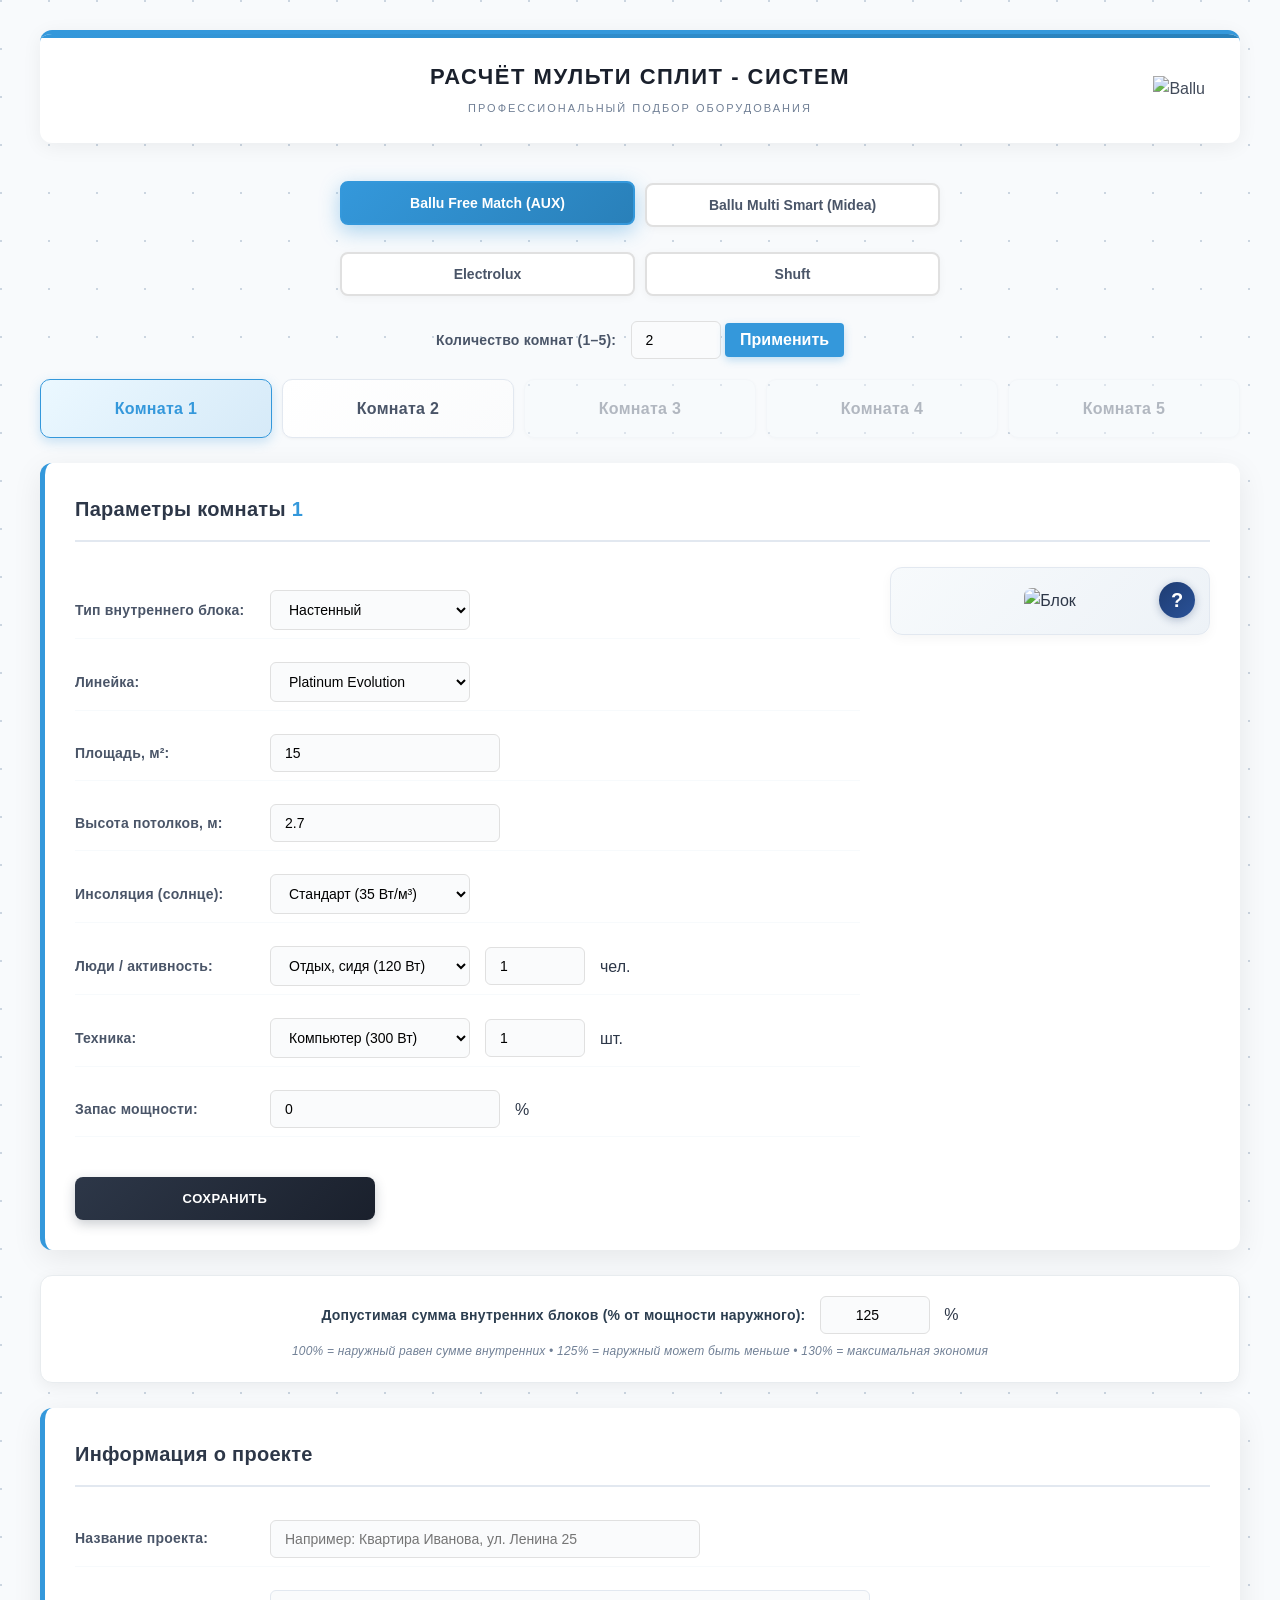
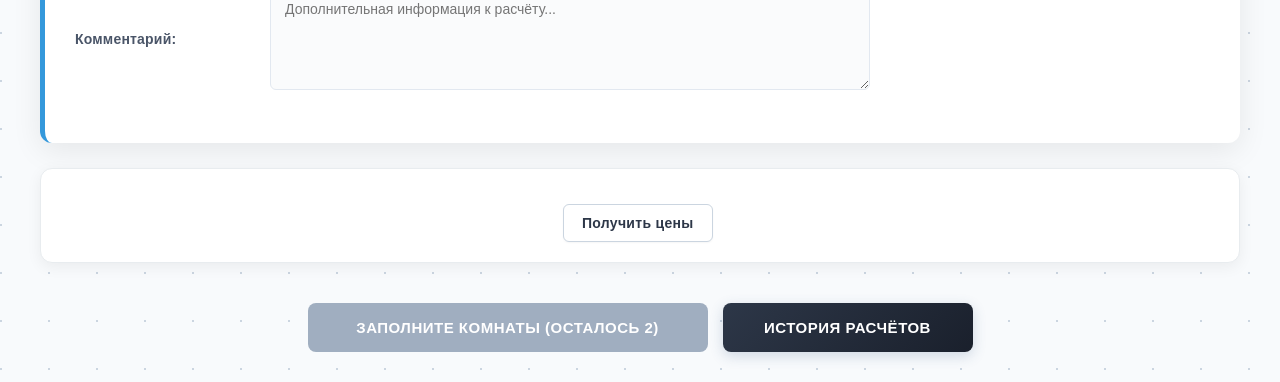
==== commit 582adab4: "Add files via upload" ====
--- a/index.html
+++ b/index.html
@@ -1475,6 +1475,119 @@
     align-items: flex-start;
     gap: 4px;
   }
+}
+
+
+/* Текстовое поле комментария */
+#projectComment {
+  border-radius: 6px;
+  border: 1.5px solid #e0e0e0;
+  background: #fafbfc;
+  transition: all 0.3s ease;
+  font-size: 14px;
+  resize: vertical;
+  min-height: 100px;
+  width: 100%;
+  max-width: 600px;
+  box-sizing: border-box;
+}
+
+#projectComment:focus {
+  border-color: var(--brand-color);
+  background: white;
+  box-shadow: 0 0 0 3px rgba(52, 152, 219, 0.12);
+  outline: none;
+}
+
+/* === КНОПКИ-ИКОНКИ === */
+.icon-btn {
+  width: 50px;
+  height: 50px;
+  border: 2px solid #e2e8f0;
+  border-radius: 10px;
+  cursor: pointer;
+  background: white;
+  display: flex;
+  align-items: center;
+  justify-content: center;
+  box-shadow: 0 2px 8px rgba(0,0,0,0.08);
+  transition: all 0.3s ease;
+  position: relative;
+  padding: 0;
+}
+
+.icon-btn:hover {
+  transform: translateY(-3px);
+  box-shadow: 0 6px 16px rgba(0,0,0,0.15);
+  border-color: #cbd5e0;
+}
+
+.icon-btn:active {
+  transform: translateY(-1px);
+}
+
+/* Tooltip при наведении */
+.icon-btn::after {
+  content: attr(title);
+  position: absolute;
+  bottom: -35px;
+  left: 50%;
+  transform: translateX(-50%);
+  background: #2d3748;
+  color: white;
+  padding: 6px 12px;
+  border-radius: 6px;
+  font-size: 11px;
+  white-space: nowrap;
+  opacity: 0;
+  visibility: hidden;
+  transition: all 0.2s ease;
+  pointer-events: none;
+  z-index: 100;
+}
+
+.icon-btn:hover::after {
+  opacity: 1;
+  visibility: visible;
+  bottom: -40px;
+}
+
+/* Адаптивность */
+@media (max-width: 768px) {
+  .icon-btn {
+    width: 45px;
+    height: 45px;
+  }
+  
+  .icon-btn img {
+    width: 28px;
+    height: 28px;
+  }
+}
+
+/* Кнопка "Сформировать спецификацию" */
+.btn-specification {
+  background: linear-gradient(135deg, #1e3c72 0%, #2a5298 100%);
+  color: white;
+  border: none;
+  padding: 12px 25px;
+  border-radius: 8px;
+  font-weight: 600;
+  font-size: 14px;
+  cursor: pointer;
+  box-shadow: 0 4px 12px rgba(30, 60, 114, 0.3);
+  transition: all 0.3s ease;
+}
+
+.btn-specification:hover {
+  transform: translateY(-2px);
+  box-shadow: 0 6px 16px rgba(30, 60, 114, 0.4);
+  background: linear-gradient(135deg, #2a5298 0%, #1e3c72 100%);
+}
+
+.btn-specification:active {
+  transform: translateY(0);
+  box-shadow: 0 4px 12px rgba(30, 60, 114, 0.3);
 }
 
   </style>
@@ -1585,8 +1698,23 @@
     <span class="hint">100% = наружный равен сумме внутренних • 125% = наружный может быть меньше • 130% = максимальная экономия</span>
   </div>
 
+<!-- НАЗВАНИЕ ПРОЕКТА И КОММЕНТАРИЙ -->
+<div class="inputs active" id="projectInfo" style="margin-bottom: 20px;">
+  <h3 style="margin-top: 0;"> Информация о проекте</h3>
+  
+  <div class="form-row">
+    <label>Название проекта:</label>
+    <input type="text" id="projectName" placeholder="Например: Квартира Иванова, ул. Ленина 25" style="max-width: 400px;">
+  </div>
+  
+  <div class="form-row">
+    <label>Комментарий:</label>
+    <textarea id="projectComment" placeholder="Дополнительная информация к расчёту..." style="width: 100%; max-width: 600px; min-height: 100px; padding: 10px 14px; border: 1.5px solid #e2e8f0; border-radius: 6px; font-size: 14px; font-family: inherit; resize: vertical; box-sizing: border-box;"></textarea>
+  </div>
+</div>
+
 <div class="settings-panel">
-  <button onclick="loadPrices()" id="loadPricesBtn" style="width: auto;">Загрузить прайс</button>
+  <button onclick="loadPrices()" id="loadPricesBtn" style="width: auto;">Получить цены</button>
   <span id="priceStatus" style="margin-left: 15px; font-size: 13px; color: #27ae60; font-weight: 600;"></span>
 </div>
 
@@ -1611,15 +1739,33 @@
     <div id="specificationBlock" style="display: none; margin-top: 30px;">
       <div style="text-align: center; margin-bottom: 20px;">
         <h3 style="color: #2c3e50; margin-bottom: 15px;">Спецификация оборудования</h3>
-<div style="text-align: center; display: flex; gap: 15px; justify-content: center; flex-wrap: wrap;">
-  <button onclick="generateSpecification()" style="background: linear-gradient(135deg, #1e3c72 0%, #2a5298 100%); color: white; border: none; padding: 12px 25px; border-radius: 8px; font-weight: 600; cursor: pointer; box-shadow: 0 4px 12px rgba(30, 60, 114, 0.3); transition: all 0.3s;">
-    Сформировать спецификацию
-  </button>
-  <button onclick="exportToPDF()" style="background: linear-gradient(135deg, #E31E24 0%, #C4181D 100%); color: white; border: none; padding: 12px 25px; border-radius: 8px; font-weight: 600; cursor: pointer; box-shadow: 0 4px 12px rgba(227, 30, 36, 0.3); transition: all 0.3s; display: none;" id="exportPdfBtn">
-    Экспорт в PDF
-  </button>
+
+<div style="text-align: center; margin-top: 20px;">
+  <!-- Кнопка "Сформировать спецификацию" - по центру -->
+  <div style="margin-bottom: 15px;">
+    <button onclick="generateSpecification()" class="btn-specification">
+      Сформировать спецификацию
+    </button>
+  </div>
+  
+  <!-- Иконки экспорта - тоже по центру -->
+  <div style="display: flex; gap: 12px; justify-content: center;">
+    <!-- Экспорт в Excel -->
+    <button onclick="exportToExcel()" class="icon-btn" title="Экспорт в Excel" style="display: none;" id="exportExcelBtn">
+      <img src="https://img.icons8.com/?size=100&id=8Q0JnVzEzZWf&format=png&color=000000" alt="Excel" style="width: 32px; height: 32px;">
+    </button>
+    
+    <!-- Отправить на почту -->
+    <button onclick="sendToEmail()" class="icon-btn" title="Отправить на почту" style="display: none;" id="exportEmailBtn">
+      <img src="https://img.icons8.com/?size=100&id=53700&format=png&color=000000" alt="PDF" style="width: 32px; height: 32px;">
+    </button>
+    
+    <!-- Экспорт в PDF -->
+    <button onclick="exportToPDF()" class="icon-btn" title="Экспорт в PDF" style="display: none;" id="exportPdfBtn">
+      <img src="https://img.icons8.com/?size=100&id=zJeq1TGsCKPZ&format=png&color=000000" alt="Email" style="width: 32px; height: 32px;">
+    </button>
+  </div>
 </div>
-      </div>
       
       <div id="specificationTable" style="display: none; width: 100%; max-width: none !important;"></div>
     </div>
@@ -2633,6 +2779,10 @@
 const roomsData = {};
 let currentRoom = null;
 
+// === ИНФОРМАЦИЯ О ПРОЕКТЕ ===
+let projectName = '';
+let projectComment = '';
+
 // === ФУНКЦИЯ ПРОВЕРКИ СОВМЕСТИМОСТИ ===
 function checkCompatibility(brandKey, outdoorModel, indoorUnits) {
   const brandData = brands[brandKey];
@@ -3302,11 +3452,17 @@
   // Сохраняем результаты для спецификации
   // Добавляем таблицу технических характеристик
   tableHTML += getOutdoorSpecsHTML(outdoorUnit);
-  calculationResults = {
-    indoorUnits: indoorUnits,
-    outdoorUnit: outdoorUnit,
-    roomsData: roomsData
-  };
+// Сохраняем информацию о проекте
+projectName = document.getElementById('projectName').value.trim();
+projectComment = document.getElementById('projectComment').value.trim();
+
+calculationResults = {
+  indoorUnits: indoorUnits,
+  outdoorUnit: outdoorUnit,
+  roomsData: roomsData,
+  projectName: projectName,
+  projectComment: projectComment
+};
   
   // Показываем блок спецификации
   document.getElementById('specificationBlock').style.display = 'block';
@@ -3330,6 +3486,8 @@
   outdoorUnit: null,
   roomsData: {}
 };
+
+
 
 // === ФУНКЦИЯ ГЕНЕРАЦИИ СПЕЦИФИКАЦИИ ===
 function generateSpecification() {
@@ -3386,7 +3544,7 @@
         <td class="number">${lineNumber}</td>
         <td class="name">
           <strong>${data.model}</strong><br>
-          <small style="color: #7f8c8d;">HC-код: ${data.hcCode}</small>
+          <small style="color: #7f8c8d;">Код: ${data.hcCode}</small>
         </td>
         <td class="price">${data.price > 0 ? data.price.toLocaleString('ru-RU') : '—'}</td>
         <td class="qty">${data.count}</td>
@@ -3407,7 +3565,7 @@
         <td class="number">${lineNumber}</td>
         <td class="name">
           <strong>${calculationResults.outdoorUnit.model}</strong><br>
-          <small style="color: #7f8c8d;">HC-код: ${calculationResults.outdoorUnit.hcCode}</small>
+          <small style="color: #7f8c8d;">Код: ${calculationResults.outdoorUnit.hcCode}</small>
         </td>
         <td class="price">${outdoorPrice > 0 ? outdoorPrice.toLocaleString('ru-RU') : '—'}</td>
         <td class="qty">1</td>
@@ -3440,12 +3598,18 @@
   tableContainer.innerHTML = html;
   tableContainer.style.display = 'block';
   
-  // Показываем кнопку экспорта в PDF
-  const exportBtn = document.getElementById('exportPdfBtn');
-  if (exportBtn) {
-    exportBtn.style.display = 'inline-block';
-  }
-}
+
+// Показываем все кнопки экспорта
+const exportExcelBtn = document.getElementById('exportExcelBtn');
+const exportEmailBtn = document.getElementById('exportEmailBtn');
+const exportPdfBtn = document.getElementById('exportPdfBtn');
+
+if (exportExcelBtn) exportExcelBtn.style.display = 'flex';
+if (exportEmailBtn) exportEmailBtn.style.display = 'flex';
+if (exportPdfBtn) exportPdfBtn.style.display = 'flex';
+}
+
+
 
 // === ФУНКЦИЯ ЭКСПОРТА В PDF ===
 function exportToPDF() {  
@@ -3464,11 +3628,149 @@
   }, 500);
 }
 
+// === ЭКСПОРТ В EXCEL (CSV) ===
+function exportToExcel() {
+  if (!calculationResults || !calculationResults.outdoorUnit) {
+    alert('Сначала выполните расчёт системы');
+    return;
+  }
+  
+  let csv = '\uFEFF'; // BOM для корректного отображения кириллицы
+  
+  // Заголовок
+  csv += 'СПЕЦИФИКАЦИЯ ОБОРУДОВАНИЯ\n';
+  csv += `Дата: ${new Date().toLocaleDateString('ru-RU')}\n`;
+  
+  if (calculationResults.projectName) {
+    csv += `Проект: ${calculationResults.projectName}\n`;
+  }
+  if (calculationResults.projectComment) {
+    csv += `Комментарий: ${calculationResults.projectComment}\n`;
+  }
+  csv += '\n';
+  
+  // Внутренние блоки
+  csv += 'ВНУТРЕННИЕ БЛОКИ\n';
+  csv += '№;Комната;Модель;HC-код;Тип;Линейка;Мощность, кВт;Цена, руб.\n';
+  
+  const indoorGroups = {};
+  calculationResults.indoorUnits.forEach((unit, idx) => {
+    const key = unit.selectedUnit.model;
+    if (!indoorGroups[key]) {
+      indoorGroups[key] = {
+        model: unit.selectedUnit.model,
+        hcCode: unit.selectedUnit.hcCode,
+        type: unit.type,
+        line: unit.line,
+        power: unit.selectedUnit.power,
+        price: getPrice(unit.selectedUnit.hcCode),
+        count: 0
+      };
+    }
+    indoorGroups[key].count++;
+  });
+  
+  let lineNumber = 1;
+  for (const [model, data] of Object.entries(indoorGroups)) {
+    csv += `${lineNumber};${data.count} комн.;${data.model};${data.hcCode};${data.type};${data.line || '—'};${data.power};${data.price > 0 ? data.price : '—'}\n`;
+    lineNumber++;
+  }
+  
+  csv += '\n';
+  
+  // Наружный блок
+  csv += 'НАРУЖНЫЙ БЛОК\n';
+  csv += '№;Модель;HC-код;Мощность, кВт;Цена, руб.\n';
+  
+  const outdoorPrice = getPrice(calculationResults.outdoorUnit.hcCode);
+  csv += `1;${calculationResults.outdoorUnit.model};${calculationResults.outdoorUnit.hcCode};${calculationResults.outdoorUnit.power};${outdoorPrice > 0 ? outdoorPrice : '—'}\n`;
+  
+  csv += '\n';
+  
+  // Итого
+  const totalSum = Object.values(indoorGroups).reduce((sum, data) => sum + (data.price * data.count), 0) + outdoorPrice;
+  const vat = totalSum * 0.20;
+  
+  csv += 'ИТОГО\n';
+  csv += `Сумма без НДС:;${(totalSum - vat).toLocaleString('ru-RU', {minimumFractionDigits: 2})} руб.\n`;
+  csv += `НДС (20%):;${vat.toLocaleString('ru-RU', {minimumFractionDigits: 2})} руб.\n`;
+  csv += `Итого к оплате:;${totalSum.toLocaleString('ru-RU', {minimumFractionDigits: 2})} руб.\n`;
+  
+  // Создаём файл и скачиваем
+  const blob = new Blob([csv], { type: 'text/csv;charset=utf-8;' });
+  const link = document.createElement('a');
+  const url = URL.createObjectURL(blob);
+  
+  link.setAttribute('href', url);
+  link.setAttribute('download', `Спецификация_${calculationResults.projectName || 'HVAC'}_${new Date().toLocaleDateString('ru-RU').replace(/\./g, '-')}.csv`);
+  link.style.visibility = 'hidden';
+  
+  document.body.appendChild(link);
+  link.click();
+  document.body.removeChild(link);
+}
+
 // === ФУНКЦИЯ ПЕЧАТИ / СОХРАНЕНИЯ PDF ===
 function printSpecification() {
   window.print();
 }
 
+// === ОТПРАВКА НА ПОЧТУ ===
+function sendToEmail() {
+  if (!calculationResults || !calculationResults.outdoorUnit) {
+    alert('Сначала выполните расчёт системы');
+    return;
+  }
+  
+  const email = prompt('Введите email получателя:');
+  if (!email) return;
+  
+  // Формируем текст письма
+  let body = 'СПЕЦИФИКАЦИЯ ОБОРУДОВАНИЯ\n';
+  body += `Дата: ${new Date().toLocaleDateString('ru-RU')}\n\n`;
+  
+  if (calculationResults.projectName) {
+    body += `Проект: ${calculationResults.projectName}\n`;
+  }
+  if (calculationResults.projectComment) {
+    body += `Комментарий: ${calculationResults.projectComment}\n`;
+  }
+  body += '\n';
+  
+  // Внутренние блоки
+  body += 'ВНУТРЕННИЕ БЛОКИ:\n';
+  const indoorGroups = {};
+  calculationResults.indoorUnits.forEach(unit => {
+    const key = unit.selectedUnit.model;
+    if (!indoorGroups[key]) {
+      indoorGroups[key] = {
+        model: unit.selectedUnit.model,
+        power: unit.selectedUnit.power,
+        price: getPrice(unit.selectedUnit.hcCode),
+        count: 0
+      };
+    }
+    indoorGroups[key].count++;
+  });
+  
+  for (const [model, data] of Object.entries(indoorGroups)) {
+    body += `- ${data.model} (${data.power} кВт) x ${data.count} шт. = ${data.price > 0 ? (data.price * data.count).toLocaleString('ru-RU') : '—'} руб.\n`;
+  }
+  
+  body += '\nНАРУЖНЫЙ БЛОК:\n';
+  const outdoorPrice = getPrice(calculationResults.outdoorUnit.hcCode);
+  body += `- ${calculationResults.outdoorUnit.model} (${calculationResults.outdoorUnit.power} кВт) = ${outdoorPrice > 0 ? outdoorPrice.toLocaleString('ru-RU') : '—'} руб.\n`;
+  
+  // Итого
+  const totalSum = Object.values(indoorGroups).reduce((sum, data) => sum + (data.price * data.count), 0) + outdoorPrice;
+  body += `\nИТОГО: ${totalSum.toLocaleString('ru-RU')} руб.\n`;
+  
+  // Открываем почтовый клиент
+  const subject = encodeURIComponent(`Спецификация HVAC${calculationResults.projectName ? ': ' + calculationResults.projectName : ''}`);
+  const bodyEncoded = encodeURIComponent(body);
+  
+  window.location.href = `mailto:${email}?subject=${subject}&body=${bodyEncoded}`;
+}
 
   
 
@@ -3819,6 +4121,88 @@
 }
 
 
+// === ЭКСПОРТ В EXCEL (CSV) ===
+function exportToExcel() {
+  if (!calculationResults || !calculationResults.outdoorUnit) {
+    alert('Сначала выполните расчёт системы');
+    return;
+  }
+  
+  let csv = '\uFEFF'; // BOM для корректного отображения кириллицы в Excel
+  
+  // Заголовок
+  csv += 'СПЕЦИФИКАЦИЯ ОБОРУДОВАНИЯ\n';
+  csv += `Дата: ${new Date().toLocaleDateString('ru-RU')}\n`;
+  
+  if (projectName) {
+    csv += `Проект: ${projectName}\n`;
+  }
+  if (projectComment) {
+    csv += `Комментарий: ${projectComment}\n`;
+  }
+  csv += '\n';
+  
+  // Внутренние блоки
+  csv += 'ВНУТРЕННИЕ БЛОКИ\n';
+  csv += '№;Комната;Модель;HC-код;Тип;Линейка;Мощность, кВт;Цена, руб.\n';
+  
+  const indoorGroups = {};
+  calculationResults.indoorUnits.forEach((unit, idx) => {
+    const key = unit.selectedUnit.model;
+    if (!indoorGroups[key]) {
+      indoorGroups[key] = {
+        model: unit.selectedUnit.model,
+        hcCode: unit.selectedUnit.hcCode,
+        type: unit.type,
+        line: unit.line,
+        power: unit.selectedUnit.power,
+        price: getPrice(unit.selectedUnit.hcCode),
+        count: 0
+      };
+    }
+    indoorGroups[key].count++;
+  });
+  
+  let lineNumber = 1;
+  for (const [model, data] of Object.entries(indoorGroups)) {
+    csv += `${lineNumber};${data.count} комн.;${data.model};${data.hcCode};${data.type};${data.line || '—'};${data.power};${data.price > 0 ? data.price : '—'}\n`;
+    lineNumber++;
+  }
+  
+  csv += '\n';
+  
+  // Наружный блок
+  csv += 'НАРУЖНЫЙ БЛОК\n';
+  csv += '№;Модель;HC-код;Мощность, кВт;Цена, руб.\n';
+  
+  const outdoorPrice = getPrice(calculationResults.outdoorUnit.hcCode);
+  csv += `1;${calculationResults.outdoorUnit.model};${calculationResults.outdoorUnit.hcCode};${calculationResults.outdoorUnit.power};${outdoorPrice > 0 ? outdoorPrice : '—'}\n`;
+  
+  csv += '\n';
+  
+  // Итого
+  const totalSum = Object.values(indoorGroups).reduce((sum, data) => sum + (data.price * data.count), 0) + outdoorPrice;
+  const vat = totalSum * 0.20;
+  
+  csv += 'ИТОГО\n';
+  csv += `Сумма без НДС:;${(totalSum - vat).toLocaleString('ru-RU', {minimumFractionDigits: 2})} руб.\n`;
+  csv += `НДС (20%):;${vat.toLocaleString('ru-RU', {minimumFractionDigits: 2})} руб.\n`;
+  csv += `Итого к оплате:;${totalSum.toLocaleString('ru-RU', {minimumFractionDigits: 2})} руб.\n`;
+  
+  // Создаём файл и скачиваем
+  const blob = new Blob([csv], { type: 'text/csv;charset=utf-8;' });
+  const link = document.createElement('a');
+  const url = URL.createObjectURL(blob);
+  
+  link.setAttribute('href', url);
+  link.setAttribute('download', `Спецификация_${projectName || 'HVAC'}_${new Date().toLocaleDateString('ru-RU').replace(/\./g, '-')}.csv`);
+  link.style.visibility = 'hidden';
+  
+  document.body.appendChild(link);
+  link.click();
+  document.body.removeChild(link);
+}
+
 </script>
 
 
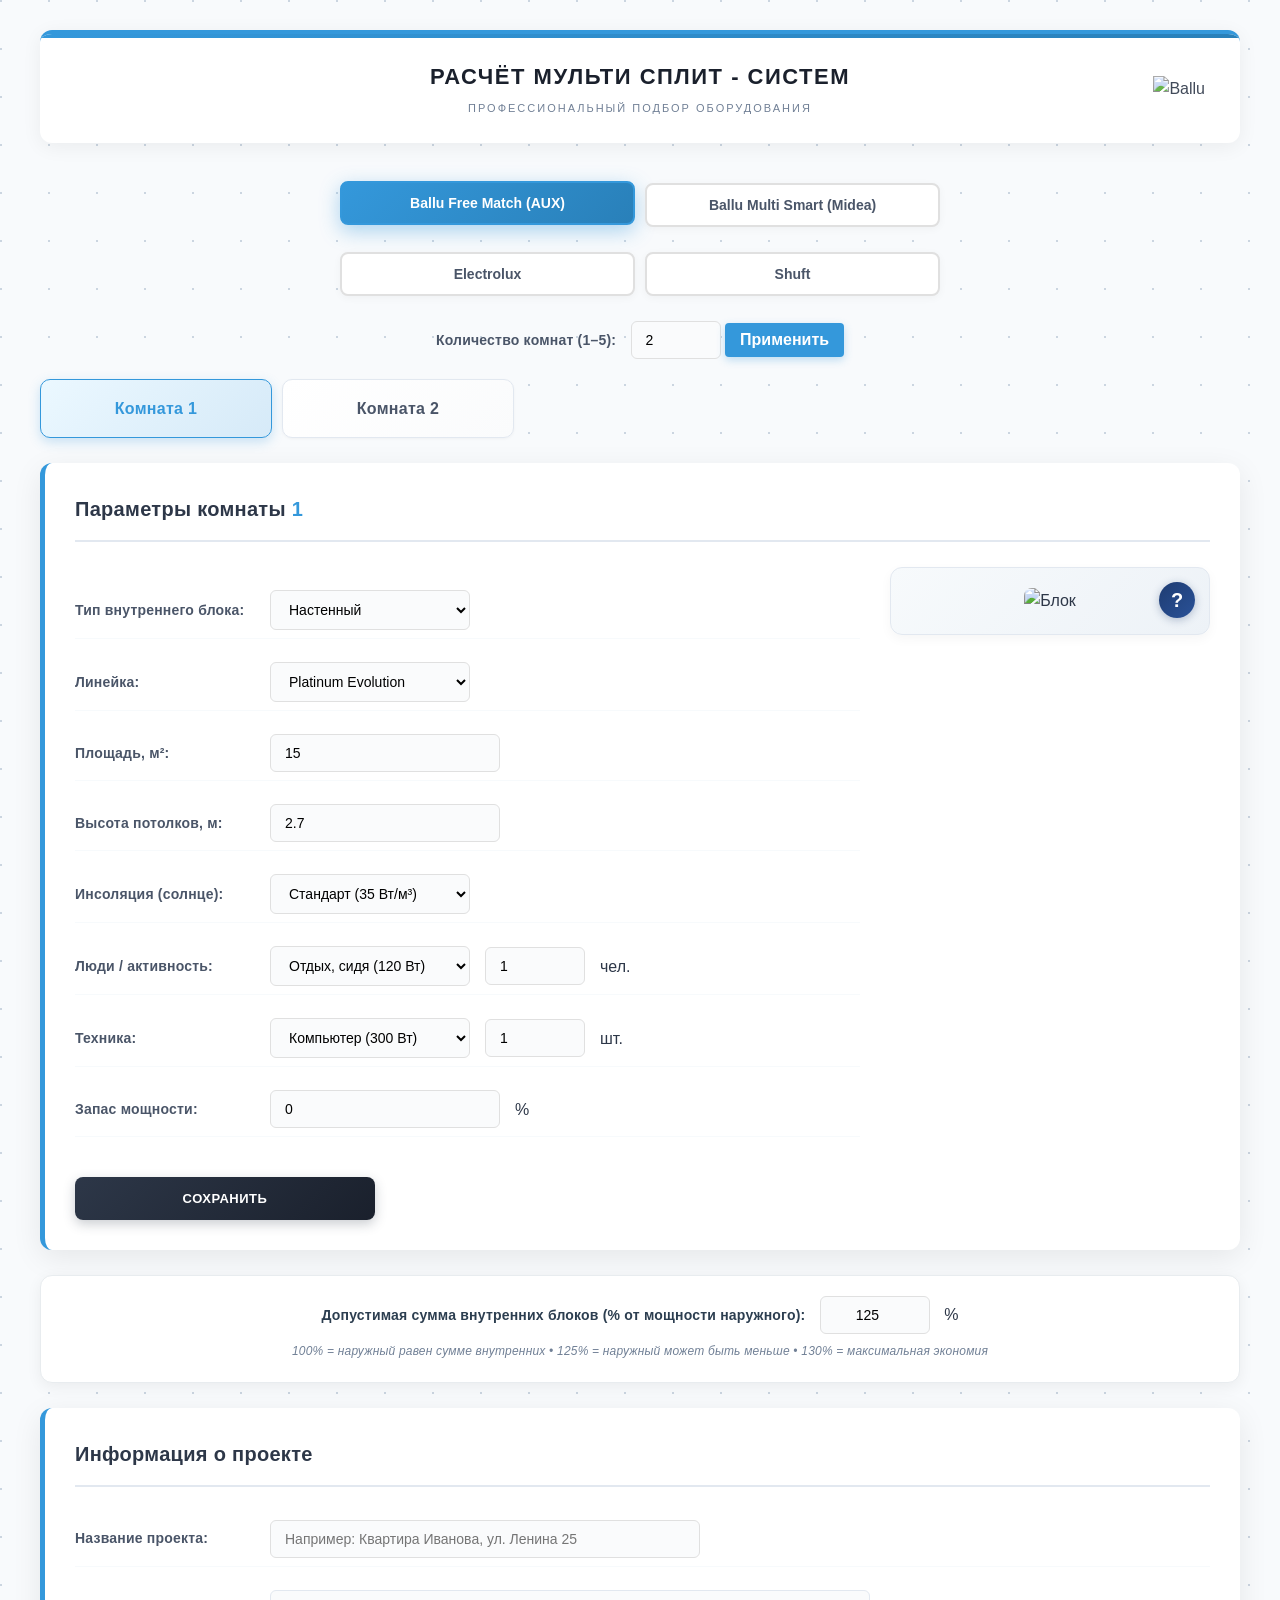
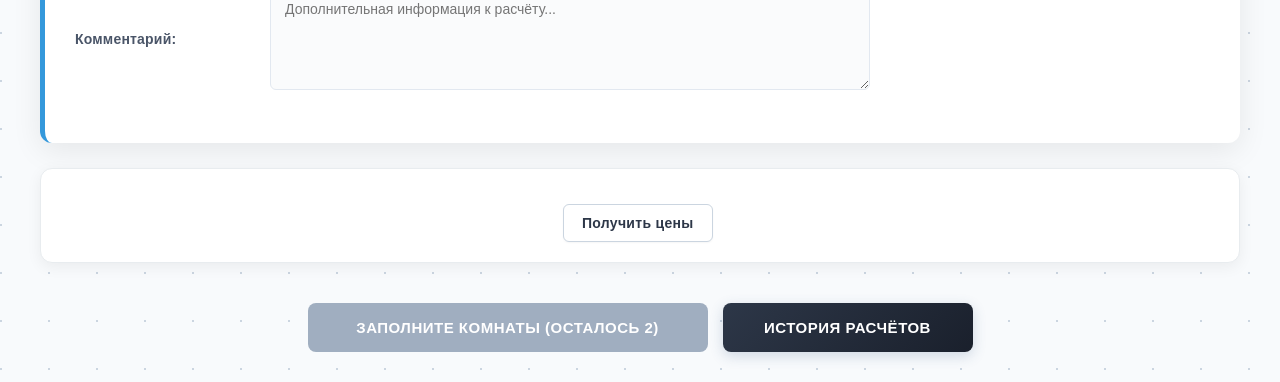
==== commit bbfebc24: "Add files via upload" ====
--- a/index.html
+++ b/index.html
@@ -1,9 +1,15 @@
 <!DOCTYPE html>
 <html lang="ru">
 <head>
+
   <meta charset="UTF-8">
   <meta name="viewport" content="width=device-width, initial-scale=1.0">
   <title>РАСЧЁТ МУЛЬТИ СПЛИТ - СИСТЕМ</title>
+
+
+<!-- ExcelJS для создания Excel с форматированием -->
+<script src="https://cdn.jsdelivr.net/npm/exceljs@4.3.0/dist/exceljs.min.js"></script>
+
   <style>
     :root {
       --brand-color: #3498db;
@@ -1608,7 +1614,7 @@
   <div class="brand-tabs" id="brandTabs"></div>
   
   <div style="text-align: center; margin-bottom: 20px;">
-    <label style="display:inline-block; margin-right: 10px;">Количество комнат (1–5):</label>
+    <label style="display:inline-block; margin-right: 10px;">Количество комнат (1–<span id="maxRoomsLabel">5</span>):</label>
     <input type="number" id="roomCount" min="1" max="5" value="2" style="width: 60px; display:inline-block;">
     <button onclick="renderRooms()" style="width: auto; margin-top:0; padding: 8px 15px; background: var(--brand-color); color: white; border:none; border-radius:4px; cursor:pointer;">Применить</button>
   </div>
@@ -1736,6 +1742,17 @@
     <h3 style="border-bottom: 2px solid #eee; padding-bottom: 10px;">Результат подбора</h3>
     <div id="summary"></div>
     
+<!-- ВЫБОР ВАРИАНТА РАСПРЕДЕЛИТЕЛЕЙ -->
+<div id="branchOptionsBlock" style="display: none; margin: 30px 0; padding: 25px; background: white; border-radius: 12px; box-shadow: 0 4px 15px rgba(0,0,0,0.08);">
+  <h3 style="margin-top: 0; color: var(--brand-color); border-bottom: 2px solid #e2e8f0; padding-bottom: 15px;">
+    Варианты блоков-распределителей
+  </h3>
+  <p style="color: #718096; font-size: 14px; margin-bottom: 20px;">
+    Выберите оптимальную конфигурацию распределителей для вашей системы:
+  </p>
+  <div id="branchOptionsList" style="display: grid; gap: 15px;"></div>
+</div>
+
     <div id="specificationBlock" style="display: none; margin-top: 30px;">
       <div style="text-align: center; margin-bottom: 20px;">
         <h3 style="color: #2c3e50; margin-bottom: 15px;">Спецификация оборудования</h3>
@@ -2206,6 +2223,60 @@
       "Канальный": "https://rkcdn.ru/products/85df70dc-bc4e-11ef-b8dc-00505601218a/src.webp",
       "Консольный": "https://rkcdn.ru/products/0819298f-3e12-11ef-b8d9-00505601218a/main_big.webp"
     },
+        // === БЛОКИ-РАСПРЕДЕЛИТЕЛИ ===
+    branchUnits: {
+      "2-port": {
+        model: "EACB/I-2 FMI/N8_ERP",
+        hcCode: "HC-1768721",
+        maxPorts: 2
+      },
+      "3-port": {
+        model: "EACB/I-3 FMI/N8_ERP",
+        hcCode: "HC-1768722",
+        maxPorts: 3
+      },
+      "5-port": {
+        model: "EACB/I-5 FMI/N8_ERP",
+        hcCode: "HC-1768723",
+        maxPorts: 5
+      }
+    },
+    
+    // === КОНФИГУРАЦИИ РАСПРЕДЕЛИТЕЛЕЙ ПО КОЛИЧЕСТВУ КОМНАТ ===
+    branchConfigs: {
+      2: [
+        { name: "1×2-порт", config: [{ type: "2-port", qty: 1 }], totalPorts: 2 }
+      ],
+      3: [
+        { name: "1×3-порт", config: [{ type: "3-port", qty: 1 }], totalPorts: 3 }
+      ],
+      4: [
+        { name: "1×5-порт", config: [{ type: "5-port", qty: 1 }], totalPorts: 5 },
+        { name: "1×3-порт + 1×2-порт", config: [{ type: "3-port", qty: 1 }, { type: "2-port", qty: 1 }], totalPorts: 5 }
+      ],
+      5: [
+        { name: "1×5-порт", config: [{ type: "5-port", qty: 1 }], totalPorts: 5 }
+      ],
+      6: [
+        { name: "1×5-порт + 1×2-порт", config: [{ type: "5-port", qty: 1 }, { type: "2-port", qty: 1 }], totalPorts: 7 },
+        { name: "2×3-порт", config: [{ type: "3-port", qty: 2 }], totalPorts: 6 }
+      ],
+      7: [
+        { name: "1×5-порт + 1×3-порт", config: [{ type: "5-port", qty: 1 }, { type: "3-port", qty: 1 }], totalPorts: 8 },
+        { name: "2×3-порт + 1×2-порт", config: [{ type: "3-port", qty: 2 }, { type: "2-port", qty: 1 }], totalPorts: 8 }
+      ],
+      8: [
+        { name: "1×5-порт + 1×3-порт", config: [{ type: "5-port", qty: 1 }, { type: "3-port", qty: 1 }], totalPorts: 8 },
+        { name: "2×3-порт + 1×2-порт", config: [{ type: "3-port", qty: 2 }, { type: "2-port", qty: 1 }], totalPorts: 8 },
+        { name: "1×5-порт + 2×2-порт", config: [{ type: "5-port", qty: 1 }, { type: "2-port", qty: 2 }], totalPorts: 9 }
+      ],
+      9: [
+        { name: "2×5-порт", config: [{ type: "5-port", qty: 2 }], totalPorts: 10 },
+        { name: "1×5-порт + 2×3-порт", config: [{ type: "5-port", qty: 1 }, { type: "3-port", qty: 2 }], totalPorts: 11 },
+        { name: "3×3-порт", config: [{ type: "3-port", qty: 3 }], totalPorts: 9 }
+      ]
+    },
+
     // ТАБЛИЦЫ СОВМЕСТИМОСТИ (Electrolux)
     combinations: {
       "EACO/I-14 FMI-2/N8": {
@@ -2309,6 +2380,187 @@
     "09+12+12+12+12", "09+12+12+12+18",
     "12+12+12+12+12"
   ]
+}, 
+"EACO/I-48 FMI-8/N8_ERP": {
+  2: [
+    "07+18", "07+24", "09+18", "09+24", "12+12", "12+18", "12+24", 
+    "18+18", "18+24", "24+24"
+  ],
+  3: [
+    "07+12+12", "07+12+18", "07+12+24", "07+18+18", "07+18+24", "07+24+24",
+    "09+09+09", "09+09+12", "09+09+18", "09+09+24", "09+12+12", "09+12+18", 
+    "09+12+24", "09+18+18", "09+18+24", "09+24+24",
+    "12+12+12", "12+12+18", "12+12+24", "12+18+18", "12+18+24", "12+24+24",
+    "18+18+18", "18+18+24", "18+24+24", "24+24+24"
+  ],
+  4: [
+    "07+07+07+07", "07+07+07+09", "07+07+07+12", "07+07+07+18", "07+07+07+24",
+    "07+07+09+09", "07+07+09+12", "07+07+09+18", "07+07+09+24",
+    "07+07+12+12", "07+07+12+18", "07+07+12+24", "07+07+18+18", "07+07+18+24", "07+07+24+24",
+    "07+09+09+09", "07+09+09+12", "07+09+09+18", "07+09+09+24",
+    "07+09+12+12", "07+09+12+18", "07+09+12+24", "07+09+18+18", "07+09+18+24", "07+09+24+24",
+    "07+12+12+12", "07+12+12+18", "07+12+12+24", "07+12+18+18", "07+12+18+24", "07+12+24+24",
+    "07+18+18+18", "07+18+18+24", "07+18+24+24",
+    "09+09+09+09", "09+09+09+12", "09+09+09+18", "09+09+09+24",
+    "09+09+12+12", "09+09+12+18", "09+09+12+24", "09+09+18+18", "09+09+18+24", "09+09+24+24",
+    "09+12+12+12", "09+12+12+18", "09+12+12+24", "09+12+18+18", "09+12+18+24", "09+12+24+24",
+    "09+18+18+18", "09+18+18+24", "09+18+24+24",
+    "12+12+12+12", "12+12+12+18", "12+12+12+24", "12+12+18+18", "12+12+18+24", "12+12+24+24",
+    "12+18+18+18", "12+18+18+24", "12+18+24+24",
+    "18+18+18+18", "18+18+18+24", "18+18+24+24",
+    "24+24+24+24"
+  ],
+  5: [
+    "07+07+07+07+07", "07+07+07+07+09", "07+07+07+07+12", "07+07+07+07+18", "07+07+07+07+24",
+    "07+07+07+09+09", "07+07+07+09+12", "07+07+07+09+18", "07+07+07+09+24",
+    "07+07+07+12+12", "07+07+07+12+18", "07+07+07+12+24",
+    "07+07+09+09+09", "07+07+09+09+12", "07+07+09+09+18", "07+07+09+09+24",
+    "07+07+09+12+12", "07+07+09+12+18", "07+07+09+12+24",
+    "07+07+12+12+12", "07+07+12+12+18", "07+07+12+12+24",
+    "07+09+09+09+09", "07+09+09+09+12", "07+09+09+09+18", "07+09+09+09+24",
+    "07+09+09+12+12", "07+09+09+12+18", "07+09+09+12+24",
+    "07+09+12+12+12", "07+09+12+12+18", "07+09+12+12+24",
+    "07+12+12+12+12", "07+12+12+12+18", "07+12+12+12+24",
+    "09+09+09+09+09", "09+09+09+09+12", "09+09+09+09+18", "09+09+09+09+24",
+    "09+09+09+12+12", "09+09+09+12+18", "09+09+09+12+24",
+    "09+09+12+12+12", "09+09+12+12+18", "09+09+12+12+24",
+    "09+12+12+12+12", "09+12+12+12+18", "09+12+12+12+24",
+    "12+12+12+12+12", "12+12+12+12+18", "12+12+12+12+24",
+    "12+12+12+18+18", "12+12+12+18+24",
+    "12+12+18+18+18", "12+12+18+18+24",
+    "12+18+18+18+18", "12+18+18+18+24",
+    "18+18+18+18+18", "18+18+18+18+24"
+  ],
+  6: [
+    "07+07+07+07+07+07", "07+07+07+07+07+09", "07+07+07+07+07+12", 
+    "07+07+07+07+07+18", "07+07+07+07+07+24",
+    "07+07+07+07+09+09", "07+07+07+07+09+12", "07+07+07+07+09+18", 
+    "07+07+07+07+09+24",
+    "07+07+07+07+12+12", "07+07+07+07+12+18", "07+07+07+07+12+24",
+    "07+07+07+09+09+09", "07+07+07+09+09+12", "07+07+07+09+09+18", 
+    "07+07+07+09+09+24",
+    "07+07+07+09+12+12", "07+07+07+09+12+18", "07+07+07+09+12+24",
+    "07+07+07+12+12+12", "07+07+07+12+12+18", "07+07+07+12+12+24",
+    "07+07+09+09+09+09", "07+07+09+09+09+12", "07+07+09+09+09+18", 
+    "07+07+09+09+09+24",
+    "07+07+09+09+12+12", "07+07+09+09+12+18", "07+07+09+09+12+24",
+    "07+07+09+12+12+12", "07+07+09+12+12+18", "07+07+09+12+12+24",
+    "07+07+12+12+12+12", "07+07+12+12+12+18", "07+07+12+12+12+24",
+    "07+09+09+09+09+09", "07+09+09+09+09+12", "07+09+09+09+09+18", 
+    "07+09+09+09+09+24",
+    "07+09+09+09+12+12", "07+09+09+09+12+18", "07+09+09+09+12+24",
+    "07+09+09+12+12+12", "07+09+09+12+12+18", "07+09+09+12+12+24",
+    "07+09+12+12+12+12", "07+09+12+12+12+18", "07+09+12+12+12+24",
+    "07+12+12+12+12+12", "07+12+12+12+12+18", "07+12+12+12+12+24",
+    "09+09+09+09+09+09", "09+09+09+09+09+12", "09+09+09+09+09+18", 
+    "09+09+09+09+09+24",
+    "09+09+09+09+12+12", "09+09+09+09+12+18", "09+09+09+09+12+24",
+    "09+09+09+12+12+12", "09+09+09+12+12+18", "09+09+09+12+12+24",
+    "09+09+12+12+12+12", "09+09+12+12+12+18", "09+09+12+12+12+24",
+    "09+12+12+12+12+12", "09+12+12+12+12+18", "09+12+12+12+12+24",
+    "12+12+12+12+12+12", "12+12+12+12+12+18", "12+12+12+12+12+24",
+    "12+12+12+12+18+18", "12+12+12+12+18+24",
+    "12+12+12+18+18+18", "12+12+12+18+18+24",
+    "12+12+18+18+18+18", "12+12+18+18+18+24",
+    "12+18+18+18+18+18", "12+18+18+18+18+24",
+    "18+18+18+18+18+18", "18+18+18+18+18+24"
+  ],
+  7: [
+    "07+07+07+07+07+07+07", "07+07+07+07+07+07+09", "07+07+07+07+07+07+12", 
+    "07+07+07+07+07+07+18", "07+07+07+07+07+07+24",
+    "07+07+07+07+07+09+09", "07+07+07+07+07+09+12", "07+07+07+07+07+09+18", 
+    "07+07+07+07+07+09+24",
+    "07+07+07+07+07+12+12", "07+07+07+07+07+12+18", "07+07+07+07+07+12+24",
+    "07+07+07+07+09+09+09", "07+07+07+07+09+09+12", "07+07+07+07+09+09+18", 
+    "07+07+07+07+09+09+24",
+    "07+07+07+07+09+12+12", "07+07+07+07+09+12+18", "07+07+07+07+09+12+24",
+    "07+07+07+07+12+12+12", "07+07+07+07+12+12+18", "07+07+07+07+12+12+24",
+    "07+07+07+09+09+09+09", "07+07+07+09+09+09+12", "07+07+07+09+09+09+18", 
+    "07+07+07+09+09+09+24",
+    "07+07+07+09+09+12+12", "07+07+07+09+09+12+18", "07+07+07+09+09+12+24",
+    "07+07+07+09+12+12+12", "07+07+07+09+12+12+18", "07+07+07+09+12+12+24",
+    "07+07+07+12+12+12+12", "07+07+07+12+12+12+18", "07+07+07+12+12+12+24",
+    "07+07+09+09+09+09+09", "07+07+09+09+09+09+12", "07+07+09+09+09+09+18", 
+    "07+07+09+09+09+09+24",
+    "07+07+09+09+09+12+12", "07+07+09+09+09+12+18", "07+07+09+09+09+12+24",
+    "07+07+09+09+12+12+12", "07+07+09+09+12+12+18", "07+07+09+09+12+12+24",
+    "07+07+09+12+12+12+12", "07+07+09+12+12+12+18", "07+07+09+12+12+12+24",
+    "07+07+12+12+12+12+12", "07+07+12+12+12+12+18", "07+07+12+12+12+12+24",
+    "07+09+09+09+09+09+09", "07+09+09+09+09+09+12", "07+09+09+09+09+09+18", 
+    "07+09+09+09+09+09+24",
+    "07+09+09+09+09+12+12", "07+09+09+09+09+12+18", "07+09+09+09+09+12+24",
+    "07+09+09+09+12+12+12", "07+09+09+09+12+12+18", "07+09+09+09+12+12+24",
+    "07+09+09+12+12+12+12", "07+09+09+12+12+12+18", "07+09+09+12+12+12+24",
+    "07+09+12+12+12+12+12", "07+09+12+12+12+12+18", "07+09+12+12+12+12+24",
+    "07+12+12+12+12+12+12", "07+12+12+12+12+12+18", "07+12+12+12+12+12+24",
+    "09+09+09+09+09+09+09", "09+09+09+09+09+09+12", "09+09+09+09+09+09+18", 
+    "09+09+09+09+09+09+24",
+    "09+09+09+09+09+12+12", "09+09+09+09+09+12+18", "09+09+09+09+09+12+24",
+    "09+09+09+09+12+12+12", "09+09+09+09+12+12+18", "09+09+09+09+12+12+24",
+    "09+09+09+12+12+12+12", "09+09+09+12+12+12+18", "09+09+09+12+12+12+24",
+    "09+09+12+12+12+12+12", "09+09+12+12+12+12+18", "09+09+12+12+12+12+24",
+    "09+12+12+12+12+12+12", "09+12+12+12+12+12+18", "09+12+12+12+12+12+24",
+    "12+12+12+12+12+12+12", "12+12+12+12+12+12+18", "12+12+12+12+12+12+24",
+    "12+12+12+12+12+18+18", "12+12+12+12+12+18+24",
+    "12+12+12+12+18+18+18", "12+12+12+12+18+18+24",
+    "12+12+12+18+18+18+18", "12+12+12+18+18+18+24",
+    "12+12+18+18+18+18+18", "12+12+18+18+18+18+24",
+    "12+18+18+18+18+18+18", "12+18+18+18+18+18+24",
+    "18+18+18+18+18+18+18", "18+18+18+18+18+18+24"
+  ],
+  8: [
+    "07+07+07+07+07+07+07+07", "07+07+07+07+07+07+07+09", "07+07+07+07+07+07+07+12", 
+    "07+07+07+07+07+07+07+18", "07+07+07+07+07+07+07+24",
+    "07+07+07+07+07+07+09+09", "07+07+07+07+07+07+09+12", "07+07+07+07+07+07+09+18", 
+    "07+07+07+07+07+07+09+24",
+    "07+07+07+07+07+07+12+12", "07+07+07+07+07+07+12+18", "07+07+07+07+07+07+12+24",
+    "07+07+07+07+07+09+09+09", "07+07+07+07+07+09+09+12", "07+07+07+07+07+09+09+18", 
+    "07+07+07+07+07+09+09+24",
+    "07+07+07+07+07+09+12+12", "07+07+07+07+07+09+12+18", "07+07+07+07+07+09+12+24",
+    "07+07+07+07+07+12+12+12", "07+07+07+07+07+12+12+18", "07+07+07+07+07+12+12+24",
+    "07+07+07+07+09+09+09+09", "07+07+07+07+09+09+09+12", "07+07+07+07+09+09+09+18", 
+    "07+07+07+07+09+09+09+24",
+    "07+07+07+07+09+09+12+12", "07+07+07+07+09+09+12+18", "07+07+07+07+09+09+12+24",
+    "07+07+07+07+09+12+12+12", "07+07+07+07+09+12+12+18", "07+07+07+07+09+12+12+24",
+    "07+07+07+07+12+12+12+12", "07+07+07+07+12+12+12+18", "07+07+07+07+12+12+12+24",
+    "07+07+07+09+09+09+09+09", "07+07+07+09+09+09+09+12", "07+07+07+09+09+09+09+18", 
+    "07+07+07+09+09+09+09+24",
+    "07+07+07+09+09+09+12+12", "07+07+07+09+09+09+12+18", "07+07+07+09+09+09+12+24",
+    "07+07+07+09+09+12+12+12", "07+07+07+09+09+12+12+18", "07+07+07+09+09+12+12+24",
+    "07+07+07+09+12+12+12+12", "07+07+07+09+12+12+12+18", "07+07+07+09+12+12+12+24",
+    "07+07+07+12+12+12+12+12", "07+07+07+12+12+12+12+18", "07+07+07+12+12+12+12+24",
+    "07+07+09+09+09+09+09+09", "07+07+09+09+09+09+09+12", "07+07+09+09+09+09+09+18", 
+    "07+07+09+09+09+09+09+24",
+    "07+07+09+09+09+09+12+12", "07+07+09+09+09+09+12+18", "07+07+09+09+09+09+12+24",
+    "07+07+09+09+09+12+12+12", "07+07+09+09+09+12+12+18", "07+07+09+09+09+12+12+24",
+    "07+07+09+09+12+12+12+12", "07+07+09+09+12+12+12+18", "07+07+09+09+12+12+12+24",
+    "07+07+09+12+12+12+12+12", "07+07+09+12+12+12+12+18", "07+07+09+12+12+12+12+24",
+    "07+07+12+12+12+12+12+12", "07+07+12+12+12+12+12+18", "07+07+12+12+12+12+12+24",
+    "07+09+09+09+09+09+09+09", "07+09+09+09+09+09+09+12", "07+09+09+09+09+09+09+18", 
+    "07+09+09+09+09+09+09+24",
+    "07+09+09+09+09+09+12+12", "07+09+09+09+09+09+12+18", "07+09+09+09+09+09+12+24",
+    "07+09+09+09+09+12+12+12", "07+09+09+09+09+12+12+18", "07+09+09+09+09+12+12+24",
+    "07+09+09+09+12+12+12+12", "07+09+09+09+12+12+12+18", "07+09+09+09+12+12+12+24",
+    "07+09+09+12+12+12+12+12", "07+09+09+12+12+12+12+18", "07+09+09+12+12+12+12+24",
+    "07+09+12+12+12+12+12+12", "07+09+12+12+12+12+12+18", "07+09+12+12+12+12+12+24",
+    "07+12+12+12+12+12+12+12", "07+12+12+12+12+12+12+18", "07+12+12+12+12+12+12+24",
+    "09+09+09+09+09+09+09+09", "09+09+09+09+09+09+09+12", "09+09+09+09+09+09+09+18", 
+    "09+09+09+09+09+09+09+24",
+    "09+09+09+09+09+09+12+12", "09+09+09+09+09+09+12+18", "09+09+09+09+09+09+12+24",
+    "09+09+09+09+09+12+12+12", "09+09+09+09+09+12+12+18", "09+09+09+09+09+12+12+24",
+    "09+09+09+09+12+12+12+12", "09+09+09+09+12+12+12+18", "09+09+09+09+12+12+12+24",
+    "09+09+09+12+12+12+12+12", "09+09+09+12+12+12+12+18", "09+09+09+12+12+12+12+24",
+    "09+09+12+12+12+12+12+12", "09+09+12+12+12+12+12+18", "09+09+12+12+12+12+12+24",
+    "09+12+12+12+12+12+12+12", "09+12+12+12+12+12+12+18", "09+12+12+12+12+12+12+24",
+    "12+12+12+12+12+12+12+12", "12+12+12+12+12+12+12+18", "12+12+12+12+12+12+12+24",
+    "12+12+12+12+12+12+18+18", "12+12+12+12+12+12+18+24",
+    "12+12+12+12+12+18+18+18", "12+12+12+12+12+18+18+24",
+    "12+12+12+12+18+18+18+18", "12+12+12+12+18+18+18+24",
+    "12+12+12+18+18+18+18+18", "12+12+12+18+18+18+18+24",
+    "12+12+18+18+18+18+18+18", "12+12+18+18+18+18+18+24",
+    "12+18+18+18+18+18+18+18", "12+18+18+18+18+18+18+24",
+    "18+18+18+18+18+18+18+18", "18+18+18+18+18+18+18+24"
+  ]
 }
     },
     database: {
@@ -2435,6 +2687,50 @@
       pipeLenTotal: "100",
       heightDiff: "25",
       refrigerant: "R32/2400",
+      tempCool: "-15...+43",
+      tempHeat: "-22...+24"
+    }
+  },
+  { 
+    model: "EACO/I-48 FMI-8/N8_ERP", 
+    power: 14.0, 
+    minRooms: 6, 
+    maxRooms: 8,
+    hcCode: "HC-1766236",
+    requiresBranch: true,
+    specs: {
+      cooling: "14,0",
+      heating: "16,0",
+      efficiency: "A++/A+",
+      noise: "62",
+      dimensions: "1020×826×427",
+      weight: "75",
+      pipeLenSingle: "40",
+      pipeLenTotal: "130",
+      heightDiff: "30",
+      refrigerant: "R32/3500",
+      tempCool: "-15...+43",
+      tempHeat: "-22...+24"
+    }
+  },
+  { 
+    model: "EACO/I-56 FMI-9/N8_ERP", 
+    power: 16.0, 
+    minRooms: 7, 
+    maxRooms: 9,
+    hcCode: "HC-1766237",
+    requiresBranch: true,
+    specs: {
+      cooling: "16,0",
+      heating: "18,0",
+      efficiency: "A++/A+",
+      noise: "64",
+      dimensions: "1020×826×427",
+      weight: "78",
+      pipeLenSingle: "40",
+      pipeLenTotal: "130",
+      heightDiff: "30",
+      refrigerant: "R32/4000",
       tempCool: "-15...+43",
       tempHeat: "-22...+24"
     }
@@ -2464,7 +2760,8 @@
       ]
     }
   },
-  
+ 
+
   "shuft": {
     name: "Shuft",
     color: "#333333",
@@ -2833,6 +3130,7 @@
   updateDropdownsForBrand();
   renderRooms();
   updateBrandLogo();
+  updateMaxRooms(); // ← Добавить эту строку
 }
 
 // === ФУНКЦИЯ ОБНОВЛЕНИЯ ЛОГОТИПА ===
@@ -3061,7 +3359,7 @@
   container.innerHTML = '';
   for(let key in roomsData) delete roomsData[key];
   updateCalcButtonState();
-  for (let i = 1; i <= 5; i++) {
+  for (let i = 1; i <= count; i++) {  // ← Замените 5 на count
     const room = document.createElement('div');
     let className = 'room';
     if (i > count) className += ' inactive';
@@ -3082,7 +3380,9 @@
     const d = roomsData[num];
     document.getElementById('unitType').value = d.unitType;
     updateLinesForType(d.unitType);
-    document.getElementById('unitLine').value = d.unitLine;
+if (d.unitLine) {
+  document.getElementById('unitLine').value = d.unitLine;
+}
     document.getElementById('area').value = d.area;
     document.getElementById('height').value = d.height;
     document.getElementById('insolation').value = d.insolation;
@@ -3098,7 +3398,7 @@
     document.getElementById('equipCount').value = 1;
     document.getElementById('margin').value = 0;
   }
-  toggleSeriesField();
+  updateUnitImage();
   document.querySelectorAll('.room').forEach((el, idx) => {
     el.classList.toggle('active', idx + 1 === num);
   });
@@ -3177,8 +3477,13 @@
 function updateRoomGrid() {
   document.querySelectorAll('.room').forEach((el, idx) => {
     const roomNum = idx + 1;
-    if (roomsData[roomNum]) el.classList.add('filled');
-    else el.classList.remove('filled');
+    if (roomsData[roomNum]) {
+      el.classList.add('filled');
+      el.textContent = `Комната ${roomNum}`;
+    } else {
+      el.classList.remove('filled');
+      el.textContent = `Комната ${roomNum}`;
+    }
   });
 }
 
@@ -3348,9 +3653,26 @@
   alert(result.error);
   return;
 }
-  
-  const outdoorUnit = result.unit;
-  
+   
+const outdoorUnit = result.unit;
+
+// === ПОДБОР ВСЕХ ВАРИАНТОВ БЛОКОВ-РАСПРЕДЕЛИТЕЛЕЙ ===
+const branchResult = selectAllBranchOptions(totalRooms, currentBrand);
+if (branchResult.error) {
+  alert(branchResult.error);
+  return;
+}
+
+// Сохраняем все варианты для выбора
+calculationResults.branchOptions = branchResult.options;
+
+// По умолчанию выбираем первый (рекомендуемый) вариант
+if (branchResult.options.length > 0) {
+  calculationResults.selectedBranchOption = branchResult.options[0];
+} else {
+  calculationResults.selectedBranchOption = null;
+}
+
   let totalPrice = 0;
   let tableHTML = `
     <div style="overflow-x: auto;">
@@ -3456,6 +3778,19 @@
 projectName = document.getElementById('projectName').value.trim();
 projectComment = document.getElementById('projectComment').value.trim();
 
+// Сохраняем информацию о подобранном блоке в roomsData
+indoorUnits.forEach(u => {
+  if (roomsData[u.room]) {
+    roomsData[u.room].selectedUnit = {
+      model: u.selectedUnit.model,
+      hcCode: u.selectedUnit.hcCode,
+      power: u.selectedUnit.power,
+      type: u.type,
+      line: u.line
+    };
+  }
+});
+
 calculationResults = {
   indoorUnits: indoorUnits,
   outdoorUnit: outdoorUnit,
@@ -3470,6 +3805,7 @@
   document.getElementById('result').classList.add('active');
   document.getElementById('result').scrollIntoView({ behavior: 'smooth' });
 
+  displayBranchOptions();
   saveToHistory();
 }
 
@@ -3572,8 +3908,41 @@
         <td class="total">${outdoorTotal > 0 ? outdoorTotal.toLocaleString('ru-RU') : '—'}</td>
       </tr>
     `;
-  }
-  
+     lineNumber++;  // ← ДОБАВИТЬ ЭТУ СТРОКУ!
+  }
+  
+// === БЛОКИ-РАСПРЕДЕЛИТЕЛИ (НОВЫЙ КОД) ===
+if (calculationResults.selectedBranchOption && 
+    calculationResults.selectedBranchOption.branches.length > 0) {
+  
+  html += `
+    <tr style="background: #f0f8ff;">
+      <td class="number" colspan="5" style="text-align: left; padding: 10px; font-weight: 600;">
+        БЛОКИ-РАСПРЕДЕЛИТЕЛИ (${calculationResults.selectedBranchOption.name})
+      </td>
+    </tr>
+  `;
+  
+  calculationResults.selectedBranchOption.branches.forEach(branch => {
+    const branchTotal = branch.price * branch.qty;
+    totalSum += branchTotal;
+    
+    html += `
+      <tr>
+        <td class="number">${lineNumber}</td>
+        <td class="name">
+          <strong>${branch.model}</strong> (${branch.maxPorts} порта)<br>
+          <small style="color: #7f8c8d;">Код: ${branch.hcCode}</small>
+        </td>
+        <td class="price">${branch.price > 0 ? branch.price.toLocaleString('ru-RU') : '—'}</td>
+        <td class="qty">${branch.qty}</td>
+        <td class="total">${branchTotal > 0 ? branchTotal.toLocaleString('ru-RU') : '—'}</td>
+      </tr>
+    `;
+    lineNumber++;
+  });
+}
+
    html += '</tbody></table></div>';
   
   // Итоги
@@ -3628,41 +3997,87 @@
   }, 500);
 }
 
-// === ЭКСПОРТ В EXCEL (CSV) ===
-function exportToExcel() {
+// === ЭКСПОРТ В EXCEL (EXCELJS) ===
+async function exportToExcel() {
   if (!calculationResults || !calculationResults.outdoorUnit) {
     alert('Сначала выполните расчёт системы');
     return;
   }
-  
-  let csv = '\uFEFF'; // BOM для корректного отображения кириллицы
-  
-  // Заголовок
-  csv += 'СПЕЦИФИКАЦИЯ ОБОРУДОВАНИЯ\n';
-  csv += `Дата: ${new Date().toLocaleDateString('ru-RU')}\n`;
+
+  if (typeof ExcelJS === 'undefined') {
+    alert('Библиотека ExcelJS не загружена. Обновите страницу (Ctrl + Shift + R)');
+    return;
+  }
+
+  // Создаём рабочую книгу
+  const workbook = new ExcelJS.Workbook();
+  const worksheet = workbook.addWorksheet('Спецификация');
+  
+  // Настройка ТОЛЬКО 5 колонок
+  worksheet.columns = [
+    { key: 'num', width: 5 },
+    { key: 'name', width: 45 },
+    { key: 'price', width: 18 },
+    { key: 'qty', width: 12 },
+    { key: 'total', width: 18 }
+  ];
+  
+  // === ЗАГОЛОВОК ===
+  const headerRow1 = worksheet.addRow(['РУСКЛИМАТ']);
+  headerRow1.font = { bold: true, size: 14, color: { argb: '0F62FE' } };
+  worksheet.mergeCells('A1:E1');
+  
+  const headerRow2 = worksheet.addRow(['www.rusklimat.ru | Тел: +7 (495) 123-45-67']);
+  worksheet.mergeCells('A2:E2');
+  
+  worksheet.addRow([]);
   
   if (calculationResults.projectName) {
-    csv += `Проект: ${calculationResults.projectName}\n`;
-  }
-  if (calculationResults.projectComment) {
-    csv += `Комментарий: ${calculationResults.projectComment}\n`;
-  }
-  csv += '\n';
+    const projectRow = worksheet.addRow([`Проект: ${calculationResults.projectName}`]);
+    worksheet.mergeCells(`A${projectRow.number}:E${projectRow.number}`);
+  }
+  
+  worksheet.addRow([]);
+  
+  // === ШАПКА ТАБЛИЦЫ - ТОЛЬКО 5 ЯЧЕЕК ===
+  const headerRowIndex = worksheet.rowCount + 1;
+  const headerRow = worksheet.getRow(headerRowIndex);
+  
+  headerRow.getCell(1).value = '№';
+  headerRow.getCell(2).value = 'НАИМЕНОВАНИЕ ТОВАРА';
+  headerRow.getCell(3).value = 'ЦЕНА, ШТ./РУБ.';
+  headerRow.getCell(4).value = 'КОЛ-ВО, ШТ.';
+  headerRow.getCell(5).value = 'ИТОГО, РУБ.';
+  
+  // Применяем стили ТОЛЬКО к 5 ячейкам
+  for (let i = 1; i <= 5; i++) {
+    const cell = headerRow.getCell(i);
+    cell.font = { bold: true, color: { argb: 'FFFFFF' } };
+    cell.fill = {
+      type: 'pattern',
+      pattern: 'solid',
+      fgColor: { argb: '2C3E50' }
+    };
+    cell.alignment = { horizontal: 'center', vertical: 'middle' };
+    cell.border = {
+      top: { style: 'thick', color: { argb: '000000' } },
+      bottom: { style: 'thick', color: { argb: '000000' } },
+      left: { style: 'thick', color: { argb: '000000' } },
+      right: { style: 'thick', color: { argb: '000000' } }
+    };
+  }
+  
+  // === ДАННЫЕ ===
+  const allItems = [];
   
   // Внутренние блоки
-  csv += 'ВНУТРЕННИЕ БЛОКИ\n';
-  csv += '№;Комната;Модель;HC-код;Тип;Линейка;Мощность, кВт;Цена, руб.\n';
-  
   const indoorGroups = {};
-  calculationResults.indoorUnits.forEach((unit, idx) => {
+  calculationResults.indoorUnits.forEach(unit => {
     const key = unit.selectedUnit.model;
     if (!indoorGroups[key]) {
       indoorGroups[key] = {
         model: unit.selectedUnit.model,
         hcCode: unit.selectedUnit.hcCode,
-        type: unit.type,
-        line: unit.line,
-        power: unit.selectedUnit.power,
         price: getPrice(unit.selectedUnit.hcCode),
         count: 0
       };
@@ -3670,44 +4085,127 @@
     indoorGroups[key].count++;
   });
   
+  for (const [model, item] of Object.entries(indoorGroups)) {
+    allItems.push(item);
+  }
+  
+  // Наружный блок
+  const outdoorPrice = getPrice(calculationResults.outdoorUnit.hcCode);
+  allItems.push({
+    model: calculationResults.outdoorUnit.model,
+    hcCode: calculationResults.outdoorUnit.hcCode,
+    price: outdoorPrice,
+    count: 1
+  });
+  
   let lineNumber = 1;
-  for (const [model, data] of Object.entries(indoorGroups)) {
-    csv += `${lineNumber};${data.count} комн.;${data.model};${data.hcCode};${data.type};${data.line || '—'};${data.power};${data.price > 0 ? data.price : '—'}\n`;
+  let totalSum = 0;
+  
+  for (const item of allItems) {
+    const itemTotal = item.price * item.count;
+    totalSum += itemTotal;
+    
+    // Строка с наименованием - ТОЛЬКО 5 ячеек
+    const nameRowIndex = worksheet.rowCount + 1;
+    const nameRow = worksheet.getRow(nameRowIndex);
+    
+    nameRow.getCell(1).value = lineNumber;
+    nameRow.getCell(2).value = item.model;
+    nameRow.getCell(3).value = item.price > 0 ? item.price : '';
+    nameRow.getCell(4).value = item.count;
+    nameRow.getCell(5).value = item.price > 0 ? itemTotal : '';
+    
+    // Форматирование
+    nameRow.getCell(1).alignment = { horizontal: 'center' };
+    nameRow.getCell(2).font = { bold: true, size: 11 };
+    nameRow.getCell(3).alignment = { horizontal: 'right' };
+    nameRow.getCell(4).alignment = { horizontal: 'center' };
+    nameRow.getCell(5).alignment = { horizontal: 'right' };
+    
+    // Границы ТОЛЬКО для 5 ячеек
+    for (let i = 1; i <= 5; i++) {
+      nameRow.getCell(i).border = {
+        top: { style: 'thin', color: { argb: 'CCCCCC' } },
+        bottom: { style: 'thin', color: { argb: 'CCCCCC' } },
+        left: { style: 'thin', color: { argb: 'CCCCCC' } },
+        right: { style: 'thin', color: { argb: 'CCCCCC' } }
+      };
+    }
+    
+    // Строка с HC-кодом - ТОЛЬКО 5 ячеек
+    const codeRowIndex = worksheet.rowCount + 1;
+    const codeRow = worksheet.getRow(codeRowIndex);
+    
+    codeRow.getCell(1).value = '';
+    codeRow.getCell(2).value = `Код: ${item.hcCode}`;
+    codeRow.getCell(3).value = '';
+    codeRow.getCell(4).value = '';
+    codeRow.getCell(5).value = '';
+    
+    codeRow.getCell(2).font = { size: 10, color: { argb: '7F8C8D' } };
+    
+    // Границы ТОЛЬКО для 5 ячеек
+    for (let i = 1; i <= 5; i++) {
+      codeRow.getCell(i).border = {
+        top: { style: 'thin', color: { argb: 'CCCCCC' } },
+        bottom: { style: 'thin', color: { argb: 'CCCCCC' } },
+        left: { style: 'thin', color: { argb: 'CCCCCC' } },
+        right: { style: 'thin', color: { argb: 'CCCCCC' } }
+      };
+    }
+    
     lineNumber++;
   }
   
-  csv += '\n';
-  
-  // Наружный блок
-  csv += 'НАРУЖНЫЙ БЛОК\n';
-  csv += '№;Модель;HC-код;Мощность, кВт;Цена, руб.\n';
-  
-  const outdoorPrice = getPrice(calculationResults.outdoorUnit.hcCode);
-  csv += `1;${calculationResults.outdoorUnit.model};${calculationResults.outdoorUnit.hcCode};${calculationResults.outdoorUnit.power};${outdoorPrice > 0 ? outdoorPrice : '—'}\n`;
-  
-  csv += '\n';
-  
-  // Итого
-  const totalSum = Object.values(indoorGroups).reduce((sum, data) => sum + (data.price * data.count), 0) + outdoorPrice;
+  worksheet.addRow([]);
+  
+  // === ИТОГО ===
   const vat = totalSum * 0.20;
-  
-  csv += 'ИТОГО\n';
-  csv += `Сумма без НДС:;${(totalSum - vat).toLocaleString('ru-RU', {minimumFractionDigits: 2})} руб.\n`;
-  csv += `НДС (20%):;${vat.toLocaleString('ru-RU', {minimumFractionDigits: 2})} руб.\n`;
-  csv += `Итого к оплате:;${totalSum.toLocaleString('ru-RU', {minimumFractionDigits: 2})} руб.\n`;
-  
-  // Создаём файл и скачиваем
-  const blob = new Blob([csv], { type: 'text/csv;charset=utf-8;' });
+  const sumWithoutVat = totalSum - vat;
+  
+  const totalRow1Index = worksheet.rowCount + 1;
+  const totalRow1 = worksheet.getRow(totalRow1Index);
+  totalRow1.getCell(1).value = 'Итого к оплате:';
+  totalRow1.getCell(5).value = totalSum;
+  totalRow1.getCell(1).font = { bold: true, size: 12 };
+  totalRow1.getCell(1).alignment = { horizontal: 'left' };
+  totalRow1.getCell(5).font = { bold: true, size: 12 };
+  totalRow1.getCell(5).alignment = { horizontal: 'right' };
+  totalRow1.getCell(5).border = {
+    top: { style: 'thick', color: { argb: '000000' } },
+    bottom: { style: 'thick', color: { argb: '000000' } }
+  };
+  
+  const totalRow2Index = worksheet.rowCount + 1;
+  const totalRow2 = worksheet.getRow(totalRow2Index);
+  totalRow2.getCell(1).value = `в т. ч. НДС (20%):`;
+  totalRow2.getCell(5).value = vat;
+  totalRow2.getCell(1).font = { bold: true, size: 12 };
+  totalRow2.getCell(1).alignment = { horizontal: 'left' };
+  totalRow2.getCell(5).font = { bold: true, size: 12 };
+  totalRow2.getCell(5).alignment = { horizontal: 'right' };
+  totalRow2.getCell(5).border = {
+    bottom: { style: 'thick', color: { argb: '000000' } }
+  };
+  
+  worksheet.addRow([]);
+  
+  const dateRowIndex = worksheet.rowCount + 1;
+  const dateRow = worksheet.getRow(dateRowIndex);
+  dateRow.getCell(1).value = `Дата формирования: ${new Date().toLocaleDateString('ru-RU')}`;
+  worksheet.mergeCells(`A${dateRowIndex}:E${dateRowIndex}`);
+  
+  // Генерация файла
+  const fileName = `Спецификация_${calculationResults.projectName || 'HVAC'}_${new Date().toLocaleDateString('ru-RU').replace(/\./g, '-')}.xlsx`;
+  
+  const buffer = await workbook.xlsx.writeBuffer();
+  const blob = new Blob([buffer], { type: 'application/vnd.openxmlformats-officedocument.spreadsheetml.sheet' });
+  const url = URL.createObjectURL(blob);
   const link = document.createElement('a');
-  const url = URL.createObjectURL(blob);
-  
-  link.setAttribute('href', url);
-  link.setAttribute('download', `Спецификация_${calculationResults.projectName || 'HVAC'}_${new Date().toLocaleDateString('ru-RU').replace(/\./g, '-')}.csv`);
-  link.style.visibility = 'hidden';
-  
-  document.body.appendChild(link);
+  link.href = url;
+  link.download = fileName;
   link.click();
-  document.body.removeChild(link);
+  URL.revokeObjectURL(url);
 }
 
 // === ФУНКЦИЯ ПЕЧАТИ / СОХРАНЕНИЯ PDF ===
@@ -3957,27 +4455,42 @@
     renderRooms();
   }
   
-  // 3. Восстанавливаем результаты расчёта
-  calculationResults = {
-    indoorUnits: item.indoorUnits.map(u => ({
-      room: u.room,
-      loadW: u.loadW,
-      margin: u.margin,
-      requiredKW: u.requiredKW,
-      selectedUnit: {
+// 3. Восстанавливаем результаты расчёта
+calculationResults = {
+  indoorUnits: item.indoorUnits.map(u => ({
+    room: u.room,
+    loadW: u.loadW,
+    margin: u.margin,
+    requiredKW: u.requiredKW,
+    selectedUnit: {
+      model: u.model,
+      hcCode: u.hcCode,
+      power: u.power,
+      type: u.type,
+      line: u.line
+    },
+    type: u.type,
+    line: u.line,
+    power: u.power
+  })),
+  outdoorUnit: item.outdoorUnit,
+  roomsData: item.roomsData
+};
+
+// Восстанавливаем информацию о подобранном блоке в roomsData
+if (item.indoorUnits) {
+  item.indoorUnits.forEach(u => {
+    if (roomsData[u.room]) {
+      roomsData[u.room].selectedUnit = {
         model: u.model,
         hcCode: u.hcCode,
         power: u.power,
         type: u.type,
         line: u.line
-      },
-      type: u.type,
-      line: u.line,
-      power: u.power
-    })),
-    outdoorUnit: item.outdoorUnit,
-    roomsData: item.roomsData
-  };
+      };
+    }
+  });
+}
   
   // 4. Показываем результаты
   document.getElementById('result').classList.add('active');
@@ -4120,88 +4633,145 @@
   renderHistory();
 }
 
-
-// === ЭКСПОРТ В EXCEL (CSV) ===
-function exportToExcel() {
-  if (!calculationResults || !calculationResults.outdoorUnit) {
-    alert('Сначала выполните расчёт системы');
+// === ДИНАМИЧЕСКОЕ ИЗМЕНЕНИЕ МАКСИМУМА КОМНАТ ===
+function updateMaxRooms() {
+  const roomCountInput = document.getElementById('roomCount');
+  const maxRoomsLabel = document.getElementById('maxRoomsLabel');
+  
+  let maxRooms;
+  if (currentBrand === 'electrolux') {
+    maxRooms = 9;
+  } else {
+    maxRooms = 5;
+  }
+  
+  roomCountInput.max = maxRooms;
+  maxRoomsLabel.textContent = maxRooms;
+  
+  // Если текущее значение больше нового максимума — сбрасываем
+  if (parseInt(roomCountInput.value) > parseInt(roomCountInput.max)) {
+    roomCountInput.value = roomCountInput.max;
+  }
+}
+
+// Вызываем при загрузке страницы
+updateMaxRooms();
+
+// === ПОДБОР ВСЕХ ВАРИАНТОВ БЛОКОВ-РАСПРЕДЕЛИТЕЛЕЙ ===
+function selectAllBranchOptions(roomCount, brandKey) {
+  const brandData = brands[brandKey];
+  
+  // Если у бренда нет распределителей
+  if (!brandData.branchConfigs || !brandData.branchUnits) {
+    return { options: [], error: null };
+  }
+  
+  const configs = brandData.branchConfigs[roomCount];
+  
+  if (!configs || configs.length === 0) {
+    return { 
+      options: [], 
+      error: `❌ Нет конфигурации распределителей для ${roomCount} комнат` 
+    };
+  }
+  
+  // Формируем все варианты
+  const options = configs.map((config, index) => {
+    const branches = [];
+    let totalPrice = 0;
+    
+     config.config.forEach(branch => {
+     const branchUnit = brandData.branchUnits[branch.type];
+     const price = getPrice(branchUnit.hcCode);  // ← Берём цену из prices.csv
+     branches.push({
+     model: branchUnit.model,
+     hcCode: branchUnit.hcCode,
+     maxPorts: branchUnit.maxPorts,
+     qty: branch.qty,
+     price: price
+  });
+  totalPrice += price * branch.qty;
+});
+   
+    return {
+      id: index,
+      name: config.name,
+      branches: branches,
+      totalPorts: config.totalPorts,
+      totalPrice: totalPrice,
+      isRecommended: index === 0 // Первый вариант — рекомендуемый
+    };
+  });
+  
+  return { options, error: null };
+}
+
+// === ОТОБРАЖЕНИЕ ВАРИАНТОВ РАСПРЕДЕЛИТЕЛЕЙ ===
+function displayBranchOptions() {
+  const block = document.getElementById('branchOptionsBlock');
+  const list = document.getElementById('branchOptionsList');
+  
+  if (!calculationResults.branchOptions || calculationResults.branchOptions.length === 0) {
+    block.style.display = 'none';
     return;
   }
   
-  let csv = '\uFEFF'; // BOM для корректного отображения кириллицы в Excel
-  
-  // Заголовок
-  csv += 'СПЕЦИФИКАЦИЯ ОБОРУДОВАНИЯ\n';
-  csv += `Дата: ${new Date().toLocaleDateString('ru-RU')}\n`;
-  
-  if (projectName) {
-    csv += `Проект: ${projectName}\n`;
-  }
-  if (projectComment) {
-    csv += `Комментарий: ${projectComment}\n`;
-  }
-  csv += '\n';
-  
-  // Внутренние блоки
-  csv += 'ВНУТРЕННИЕ БЛОКИ\n';
-  csv += '№;Комната;Модель;HC-код;Тип;Линейка;Мощность, кВт;Цена, руб.\n';
-  
-  const indoorGroups = {};
-  calculationResults.indoorUnits.forEach((unit, idx) => {
-    const key = unit.selectedUnit.model;
-    if (!indoorGroups[key]) {
-      indoorGroups[key] = {
-        model: unit.selectedUnit.model,
-        hcCode: unit.selectedUnit.hcCode,
-        type: unit.type,
-        line: unit.line,
-        power: unit.selectedUnit.power,
-        price: getPrice(unit.selectedUnit.hcCode),
-        count: 0
-      };
-    }
-    indoorGroups[key].count++;
-  });
-  
-  let lineNumber = 1;
-  for (const [model, data] of Object.entries(indoorGroups)) {
-    csv += `${lineNumber};${data.count} комн.;${data.model};${data.hcCode};${data.type};${data.line || '—'};${data.power};${data.price > 0 ? data.price : '—'}\n`;
-    lineNumber++;
-  }
-  
-  csv += '\n';
-  
-  // Наружный блок
-  csv += 'НАРУЖНЫЙ БЛОК\n';
-  csv += '№;Модель;HC-код;Мощность, кВт;Цена, руб.\n';
-  
-  const outdoorPrice = getPrice(calculationResults.outdoorUnit.hcCode);
-  csv += `1;${calculationResults.outdoorUnit.model};${calculationResults.outdoorUnit.hcCode};${calculationResults.outdoorUnit.power};${outdoorPrice > 0 ? outdoorPrice : '—'}\n`;
-  
-  csv += '\n';
-  
-  // Итого
-  const totalSum = Object.values(indoorGroups).reduce((sum, data) => sum + (data.price * data.count), 0) + outdoorPrice;
-  const vat = totalSum * 0.20;
-  
-  csv += 'ИТОГО\n';
-  csv += `Сумма без НДС:;${(totalSum - vat).toLocaleString('ru-RU', {minimumFractionDigits: 2})} руб.\n`;
-  csv += `НДС (20%):;${vat.toLocaleString('ru-RU', {minimumFractionDigits: 2})} руб.\n`;
-  csv += `Итого к оплате:;${totalSum.toLocaleString('ru-RU', {minimumFractionDigits: 2})} руб.\n`;
-  
-  // Создаём файл и скачиваем
-  const blob = new Blob([csv], { type: 'text/csv;charset=utf-8;' });
-  const link = document.createElement('a');
-  const url = URL.createObjectURL(blob);
-  
-  link.setAttribute('href', url);
-  link.setAttribute('download', `Спецификация_${projectName || 'HVAC'}_${new Date().toLocaleDateString('ru-RU').replace(/\./g, '-')}.csv`);
-  link.style.visibility = 'hidden';
-  
-  document.body.appendChild(link);
-  link.click();
-  document.body.removeChild(link);
-}
+  block.style.display = 'block';
+  
+  list.innerHTML = calculationResults.branchOptions.map(option => {
+    const isSelected = calculationResults.selectedBranchOption && 
+                       calculationResults.selectedBranchOption.id === option.id;
+    
+    const branchesHTML = option.branches.map(branch => 
+      `<div style="font-size: 13px; color: #4a5568; margin: 4px 0;">
+        • ${branch.model} (${branch.maxPorts} порта) × ${branch.qty} шт.
+      </div>`
+    ).join('');
+    
+    return `
+      <div onclick="selectBranchOption(${option.id})" 
+           style="padding: 20px; border: 2px solid ${isSelected ? 'var(--brand-color)' : '#e2e8f0'}; 
+                  border-radius: 10px; cursor: pointer; transition: all 0.3s ease; 
+                  background: ${isSelected ? '#ebf8ff' : 'white'};"
+           onmouseover="this.style.transform='translateY(-2px)'; this.style.boxShadow='0 4px 12px rgba(0,0,0,0.1)';"
+           onmouseout="this.style.transform='translateY(0)'; this.style.boxShadow='none';">
+        
+        <div style="display: flex; justify-content: space-between; align-items: center; margin-bottom: 10px;">
+          <div style="font-weight: 600; font-size: 16px; color: #2d3748;">
+            ${option.name}
+            ${option.isRecommended ? '<span style="background: #27ae60; color: white; padding: 3px 8px; border-radius: 4px; font-size: 11px; margin-left: 10px;">РЕКОМЕНДУЕМ</span>' : ''}
+          </div>
+          <div style="font-weight: 600; color: var(--brand-color); font-size: 18px;">
+            ${option.totalPrice > 0 ? option.totalPrice.toLocaleString('ru-RU') + ' ₽' : '—'}
+          </div>
+        </div>
+        
+        <div style="margin: 10px 0;">
+          ${branchesHTML}
+        </div>
+        
+        <div style="font-size: 12px; color: #718096; margin-top: 10px;">
+          Всего портов: ${option.totalPorts} | 
+          Комнат: ${Object.keys(calculationResults.roomsData).length}
+        </div>
+      </div>
+    `;
+  }).join('');
+}
+
+function selectBranchOption(optionId) {
+  const option = calculationResults.branchOptions.find(o => o.id === optionId);
+  if (!option) return;
+  calculationResults.selectedBranchOption = option;
+  displayBranchOptions();
+  // Пересчитываем спецификацию если она показана
+  const specTable = document.getElementById('specificationTable');
+  if (specTable && specTable.style.display === 'block') {
+    generateSpecification();
+  }
+  console.log('✅ Выбран вариант распределителей:', option.name);
+}
+
 
 </script>
 
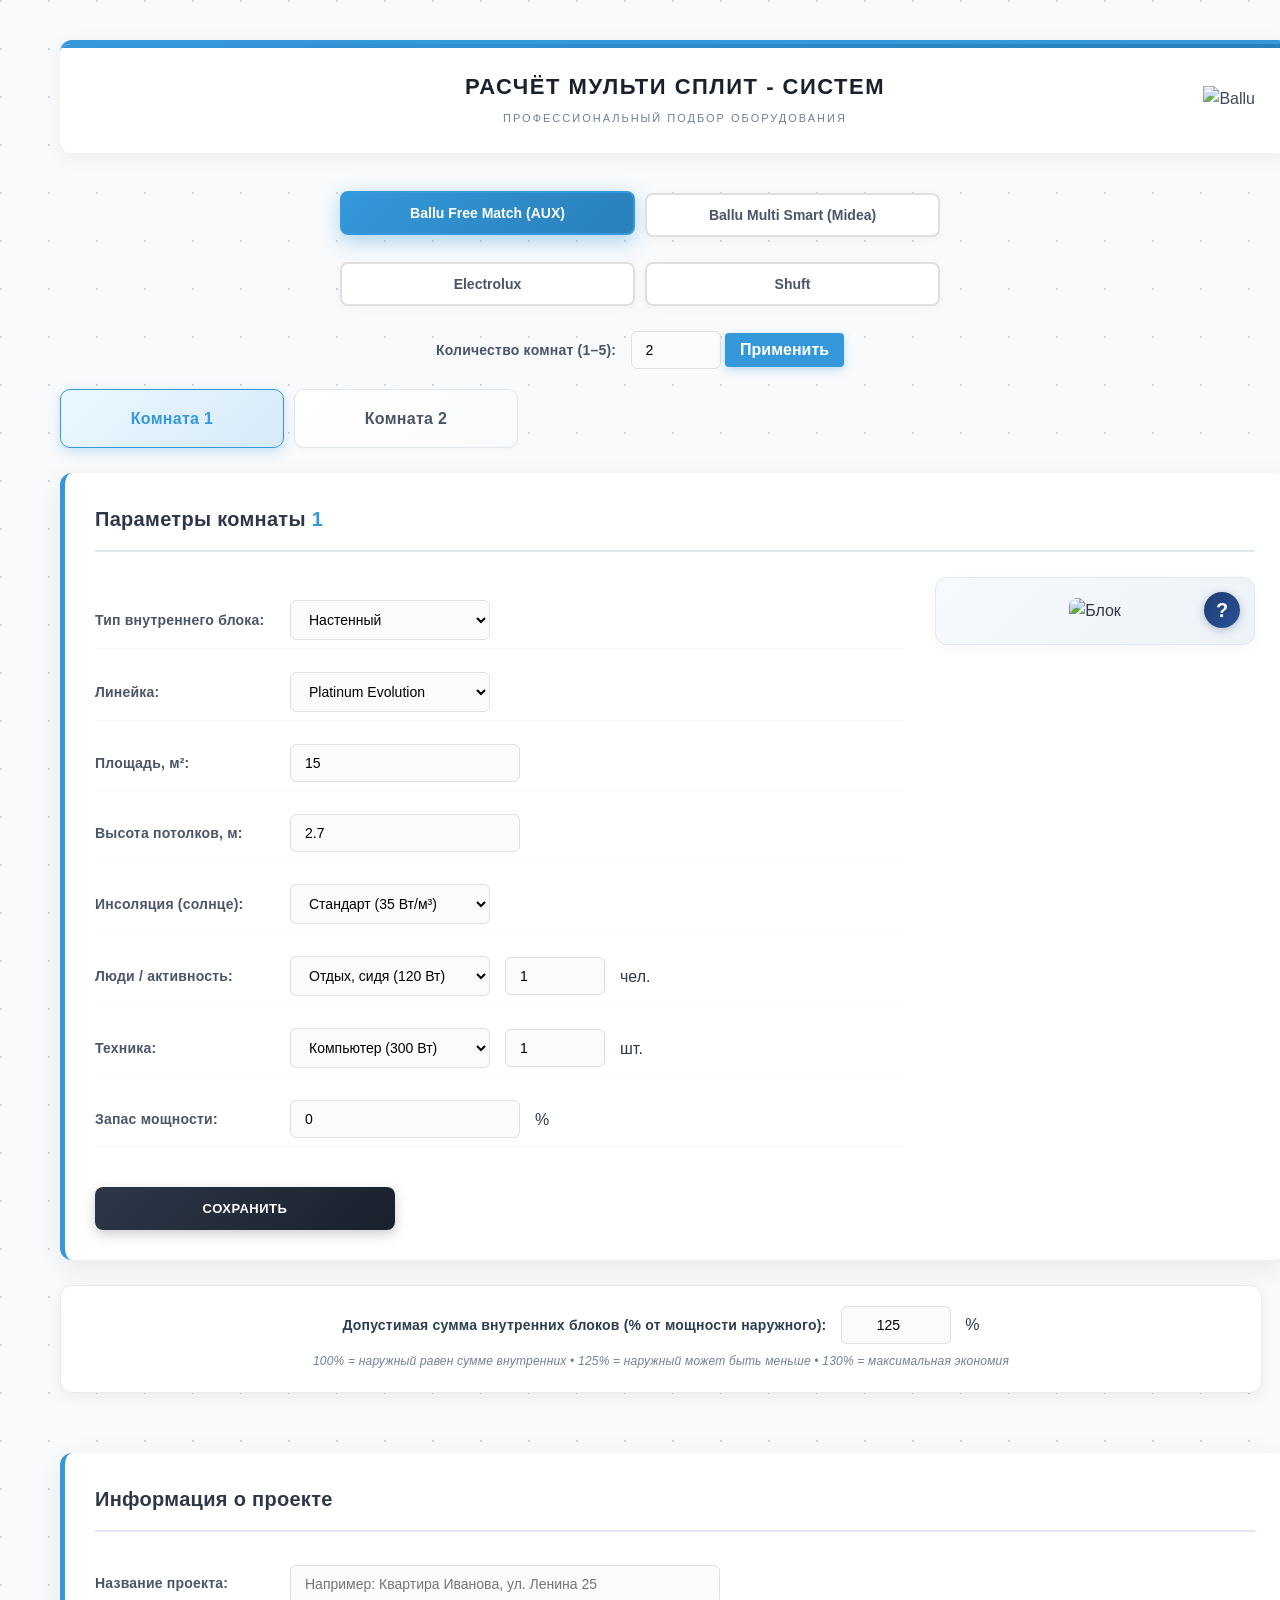
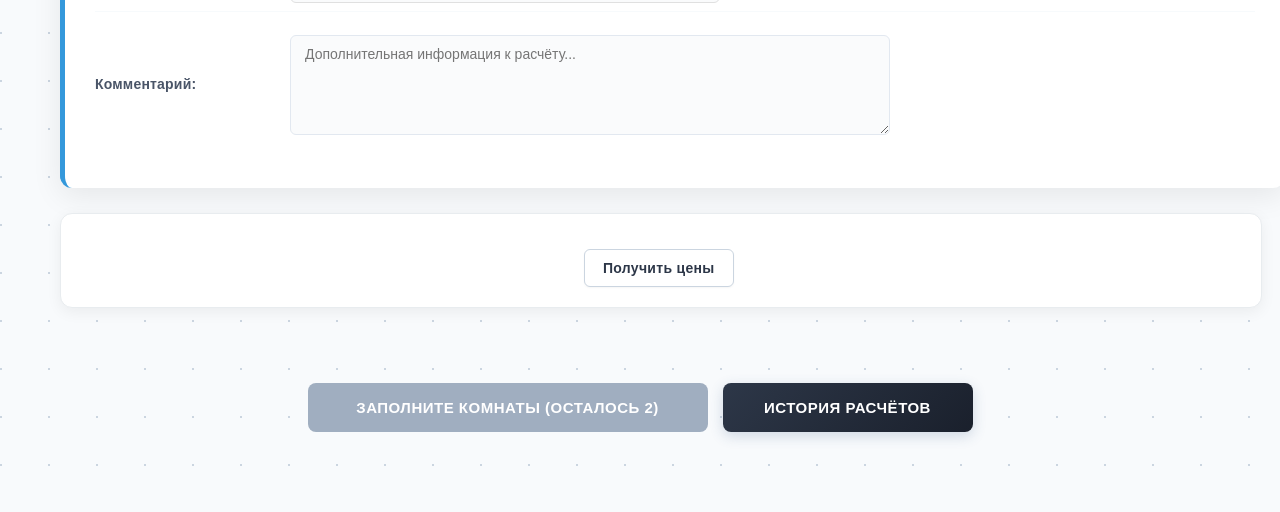
==== commit b149c812: "Rename manager.html to index.html" ====
--- a/index.html
+++ b/index.html
@@ -1,4780 +1,357 @@
 <!DOCTYPE html>
 <html lang="ru">
 <head>
-
-  <meta charset="UTF-8">
-  <meta name="viewport" content="width=device-width, initial-scale=1.0">
-  <title>РАСЧЁТ МУЛЬТИ СПЛИТ - СИСТЕМ</title>
-
-
-<!-- ExcelJS для создания Excel с форматированием -->
-<script src="https://cdn.jsdelivr.net/npm/exceljs@4.3.0/dist/exceljs.min.js"></script>
-
-  <style>
-    :root {
-      --brand-color: #3498db;
-      --brand-color-hover: #2980b9;
-      --brand-bg-light: #ebf8ff;
-    }
-
-body { 
-  font-family: 'Segoe UI', Tahoma, Geneva, Verdana, sans-serif; 
-  max-width: 1200px;
-  margin: 30px auto; 
-  padding: 0 20px; 
-  color: #2d3748; 
-  line-height: 1.6; 
-  transition: background-color 0.3s;
-  
-  background-color: #f8fafc;
-  background-image: 
-    radial-gradient(circle at 1px 1px, #cbd5e0 1px, transparent 0);
-  background-size: 48px 48px;
-  background-repeat: repeat;
-}
-
-    h2 { text-align: center; color: #2c3e50; margin-bottom: 5px; }
-    
-    .brand-tabs {
-      display: grid;
-      grid-template-columns: 1fr 1fr;
-      gap: 10px;
-      max-width: 600px;
-      margin: 15px auto 25px;
-    }
-    .brand-btn {
-      padding: 12px 24px;
-      border: 1px solid #e2e8f0;
-      background: white;
-      border-radius: 8px;
-      cursor: pointer;
-      font-weight: 600;
-      font-size: 14px;
-      color: #4a5568;
-      transition: all 0.2s ease;
-      white-space: nowrap;
-      box-shadow: 0 1px 2px rgba(0,0,0,0.02);
-    }
-.brand-btn:hover {
-  border-color: #cbd5e0;
-  color: #2d3748;
-  background: #f7fafc;
-  box-shadow: 0 4px 12px rgba(0,0,0,0.08);
-  transform: translateY(-2px);
-}
-
-.brand-btn:hover:not(.active) {
-  border-color: #a0aec0;
-}
-.brand-btn.active {
-  background: linear-gradient(135deg, var(--brand-color) 0%, var(--brand-color-hover) 100%);
-  border-color: var(--brand-color);
-  color: white;
-  box-shadow: 0 6px 20px rgba(44, 82, 130, 0.3);
-  transform: translateY(-2px);
-}
-
-.brand-btn.active:hover {
-  box-shadow: 0 8px 25px rgba(44, 82, 130, 0.4);
-  transform: translateY(-3px);
-}
-    .apartment { display: grid; grid-template-columns: repeat(5, 1fr); gap: 10px; margin: 20px 0; }
-    .room { 
-      border: 1px solid #e2e8f0; border-radius: 10px; padding: 16px; text-align: center; 
-      cursor: pointer; transition: all 0.25s ease; background: white; font-weight: 600; color: #4a5568;
-      box-shadow: 0 1px 3px rgba(0,0,0,0.04);
-    }
-    .room:hover { transform: translateY(-2px); box-shadow: 0 4px 12px rgba(0,0,0,0.08); border-color: #cbd5e0; }
-    .room.active { background: var(--brand-bg-light); border-color: var(--brand-color); color: var(--brand-color); box-shadow: 0 0 0 1px var(--brand-color); }
-    .room.inactive { opacity: 0.4; pointer-events: none; background: #f7fafc; border-color: #edf2f7; }
-    .room.filled { border-color: #38a169; color: #2f855a; background: #f0fff4; box-shadow: 0 0 0 1px #38a169; }
-
-        .inputs { display: none; margin: 25px 0; padding: 30px; background: white; border-radius: 12px; box-shadow: 0 10px 25px rgba(0,0,0,0.04); border-left: 4px solid var(--brand-color); }
-    .inputs h3 { 
-      font-size: 20px; 
-      font-weight: 600; 
-      color: #2d3748; 
-      margin-bottom: 25px; 
-      padding-bottom: 15px; 
-      border-bottom: 2px solid #e2e8f0;
-      letter-spacing: 0.3px;
-    }
-    .inputs.active { display: block; animation: fadeIn 0.3s; }
-    @keyframes fadeIn { from { opacity: 0; transform: translateY(10px); } to { opacity: 1; transform: translateY(0); } }
-    
-    .form-row { display: flex; gap: 15px; flex-wrap: wrap; margin: 15px 0; align-items: center; padding: 8px 0; border-bottom: 1px solid #f7fafc; }
-    .form-row:last-child { border-bottom: none; }
-    label { min-width: 180px; font-weight: 600; color: #4a5568; font-size: 14px; letter-spacing: 0.2px; }
-    input, select { padding: 10px 14px; border: 1.5px solid #e2e8f0; border-radius: 6px; flex-grow: 1; max-width: 200px; font-size: 14px; transition: all 0.2s ease; background: #fff; }
-    input:focus, select:focus { outline: none; border-color: var(--brand-color); }
-
-    button { 
-      background: #27ae60; color: white; border: none; padding: 12px 24px; 
-      border-radius: 5px; cursor: pointer; font-size: 16px; margin-top: 15px; 
-      transition: background 0.2s; width: 100%; max-width: 300px;
-    }
-    button:hover { background: #219653; }
-    
-    button.calc-btn { 
-      background: var(--brand-color); color: white; width: 100%; max-width: 400px; font-size: 15px; padding: 16px;
-      border-radius: 8px; font-weight: 600; letter-spacing: 0.5px; text-transform: uppercase;
-      box-shadow: 0 4px 14px rgba(44, 82, 130, 0.2); transition: all 0.25s ease; border: none;
-    }
-    button.calc-btn.waiting { background: #a0aec0; cursor: not-allowed; box-shadow: none; }
-    button.calc-btn.ready { 
-      background: var(--brand-color); 
-      cursor: pointer; 
-      box-shadow: 0 4px 14px rgba(44, 82, 130, 0.25); 
-    }
-    button.calc-btn.ready:hover { background: var(--brand-color-hover); transform: translateY(-1px); box-shadow: 0 6px 20px rgba(44, 82, 130, 0.3); }
-
-    #result { margin-top: 30px; padding: 25px; background: white; border-radius: 8px; display: none; box-shadow: 0 4px 15px rgba(0,0,0,0.05); }
-    #result.active { display: block; }
-    
-    .result-table { width: 100%; border-collapse: separate; border-spacing: 0; margin: 20px 0; font-size: 14px; border-radius: 8px; overflow: hidden; box-shadow: 0 2px 8px rgba(0,0,0,0.04); border: 1px solid #e2e8f0; }
-    .result-table th, .result-table td { border-bottom: 1px solid #edf2f7; padding: 12px; text-align: left; white-space: nowrap;}
-    .result-table th { border-bottom: 2px solid #e2e8f0; white-space: nowrap; font-size: 14px; padding: 10px 6px; }
-    .result-table tr:nth-child(even) { background: #fafbfc; }
-    .result-table tr:hover { background: #f7fafc; }
-    .result-table tr:last-child td { border-bottom: none; }
-    
-    .hc-code { font-family: 'SF Mono', Monaco, monospace; background: #f7fafc; padding: 3px 8px; border-radius: 4px; font-size: 12px; color: #4a5568; border: 1px solid #e2e8f0; letter-spacing: 0.5px; }
-    .badge { display: inline-block; padding: 3px 10px; border-radius: 4px; font-size:11px; font-weight: 600; margin-right: 5px; letter-spacing: 0.3px; text-transform: uppercase; white-space: nowrap; }
-    .badge-type { background: #edf2f7; color: #2d3748; border: 1px solid #e2e8f0; }
-    .badge-line { background: #f7fafc; color: #4a5568; border: 1px solid #e2e8f0; }
-    .badge-brand { background: #fffbeb; color: #92400e; border: 1px solid #fde68a; }
-    
-    .settings-panel {
-      text-align: center; margin: 25px 0; background: #fff; padding: 20px; 
-      border-radius: 12px; box-shadow: 0 4px 12px rgba(0,0,0,0.03); border: 1px solid #edf2f7;
-    }
-    .settings-panel label { font-weight: 600; color: #2c3e50; }
-    .settings-panel input { width: 80px; margin: 0 10px; text-align: center; }
-    .hint { font-size: 12px; color: #718096; margin-top: 8px; display: block; font-style: italic; letter-spacing: 0.2px; }
-
-    .form-row.hidden { display: none; }
-
-.room-form-grid {
-  display: grid;
-  grid-template-columns: 1fr 320px;
-  gap: 30px;
-  align-items: start;
-  position: relative;
-}
-
-.unit-image-box {
-  background: linear-gradient(135deg, #f7fafc 0%, #edf2f7 100%);
-  border-radius: 12px;
-  padding: 20px;
-  border: 1px solid #e2e8f0;
-  text-align: center;
-  box-shadow: 0 4px 12px rgba(0,0,0,0.04);
-}
-    .unit-image-box img {
-      max-width: 100%;
-      max-height: 250px;
-      border-radius: 8px;
-      display: none;
-    }
-
-    .unit-placeholder {
-      color: #a0aec0;
-      font-size: 13px;
-      font-weight: 500;
-      letter-spacing: 0.3px;
-      padding: 40px 20px;
-    }
-
-    @media (max-width: 600px) {
-      .apartment { grid-template-columns: repeat(3, 1fr); }
-      .room-form-grid { grid-template-columns: 1fr; }
-      .form-row { flex-direction: column; align-items: stretch; }
-      label { min-width: auto; margin-bottom: 5px; }
-      input, select { max-width: 100%; }
-      .brand-tabs { grid-template-columns: 1fr; max-width: 300px; }
-      .brand-btn { text-align: center; }
-    }
-    @media (max-width: 900px) {
-      .unit-image-box { position: static; margin-top: 20px; }
-    }
-
-.header-with-logo {
-  position: relative;
-  display: flex;
-  align-items: center;
-  justify-content: space-between;
-  margin-bottom: 25px;
-  padding: 25px 35px;
-  background: white;
-  border-radius: 12px;
-  box-shadow: 0 4px 20px rgba(0,0,0,0.06);
-  border-top: 4px solid var(--brand-color);
-  overflow: hidden;
-}
-
-.header-with-logo::before {
-  content: '';
-  position: absolute;
-  top: 0;
-  left: 0;
-  right: 0;
-  height: 4px;
-  background: linear-gradient(90deg, var(--brand-color) 0%, var(--brand-color-hover) 100%);
-}
-
-.header-logo {
-  max-height: 45px;
-  max-width: 140px;
-  object-fit: contain;
-  transition: all 0.3s ease;
-  opacity: 0.9;
-  flex-shrink: 0;
-  margin-left: 20px;
-}
-
-.header-logo:hover {
-  transform: scale(1.05);
-  opacity: 1;
-}
-
-.header-with-logo h2 {
-  margin: 0;
-  text-align: center;
-  flex-grow: 1;
-  font-size: 22px;
-  font-weight: 700;
-  color: #1a202c;
-  letter-spacing: 1.5px;
-  text-transform: uppercase;
-}
-
-.header-subtitle {
-  display: block;
-  font-size: 11px;
-  font-weight: 500;
-  color: #718096;
-  letter-spacing: 2px;
-  text-transform: uppercase;
-  margin-top: 6px;
-}
-
-@media (max-width: 768px) {
-  .header-with-logo {
-    flex-direction: column;
-    gap: 12px;
-    padding: 20px 15px;
-  }
-
-  .header-with-logo h2 {
-    font-size: 16px;
-    letter-spacing: 0.8px;
-  }
-  
-  .header-subtitle {
-    font-size: 10px;
-    letter-spacing: 1px;
-  }
-  
-  .header-logo {
-    max-height: 35px;
-    max-width: 100px;
-    margin-left: 0;
-  }
-
-  .unit-image-box {
-    position: static;
-    width: 100%;
-    margin-top: 20px;
-  }
-  
-  .room-form-grid {
-    grid-template-columns: 1fr;
-  }
-  
-  .brand-tabs {
-    grid-template-columns: 1fr;
-    gap: 8px;
-    max-width: 100%;
-    margin: 15px auto 20px;
-  }
-  
-  .brand-btn {
-    padding: 12px 16px;
-    font-size: 13px;
-  }
-  
-  .apartment {
-    grid-template-columns: repeat(3, 1fr);
-    gap: 8px;
-    margin: 15px 0;
-  }
-  
-  .room {
-    padding: 12px 8px;
-    font-size: 13px;
-  }
-  
-  .room-form-grid {
-    grid-template-columns: 1fr;
-    gap: 20px;
-  }
-  
-  .unit-image-box {
-    position: static;
-    margin-top: 20px;
-    order: -1;
-  }
-  
-  .form-row {
-    flex-direction: column;
-    align-items: stretch;
-    gap: 8px;
-    margin: 12px 0;
-    padding: 10px 0;
-  }
-  
-  label {
-    min-width: auto;
-    font-size: 13px;
-    margin-bottom: 4px;
-  }
-  
-  input, select {
-    max-width: 100%;
-    padding: 12px 14px;
-    font-size: 15px;
-  }
-  
-  .inputs button[onclick="saveRoomData()"] {
-    width: 100%;
-    max-width: 100%;
-    padding: 14px;
-    font-size: 14px;
-  }
-  
-  .settings-panel {
-    padding: 18px 15px;
-    margin: 20px 0;
-  }
-  
-  .settings-panel label {
-    display: block;
-    margin-bottom: 10px;
-  }
-  
-  .settings-panel input {
-    width: 80px;
-    margin: 0 10px;
-  }
-  
-  .hint {
-    display: block;
-    margin-top: 10px;
-    font-size: 11px;
-    line-height: 1.4;
-  }
-  
-  button.calc-btn {
-    font-size: 14px;
-    padding: 14px;
-    max-width: 100%;
-  }
-  
-  .result-table {
-    font-size: 12px;
-    margin: 15px 0;
-  }
-  
-  .result-table th,
-  .result-table td {
-    padding: 8px 6px;
-    white-space: nowrap;
-  }
-  
-  .result-table th {
-    font-size: 10px;
-    padding: 10px 6px;
-  }
-  
-  .badge {
-    display: block;
-    margin: 2px 0;
-    font-size: 10px;
-    padding: 2px 6px;
-  }
-  
-  .hc-code {
-    font-size: 10px;
-    padding: 2px 5px;
-  }
-  
-  .price-cell {
-    font-size: 12px;
-    white-space: nowrap;
-  }
-  
-  .total-price {
-    font-size: 15px;
-    padding: 15px;
-  }
-  
-  .spec-table {
-    font-size: 11px;
-  }
-  
-  .spec-table th,
-  .spec-table td {
-    padding: 8px 5px;
-  }
-  
-  .spec-summary {
-    padding: 18px 15px;
-  }
-  
-  .spec-summary-row {
-    font-size: 14px;
-  }
-  
-  .spec-summary-row.total-sum {
-    font-size: 18px;
-  }
-}
-
-@media (max-width: 480px) {
-  body {
-    padding: 15px 10px;
-    margin: 15px auto;
-  }
-  
-  .apartment {
-    grid-template-columns: repeat(2, 1fr);
-    gap: 6px;
-  }
-  
-  .room {
-    padding: 10px 6px;
-    font-size: 12px;
-  }
-  
-  .inputs {
-    padding: 20px 15px;
-    margin: 20px 0;
-  }
-  
-  .result-table {
-    font-size: 11px;
-  }
-  
-  .result-table th,
-  .result-table td {
-    padding: 6px 4px;
-  }
-  
-  button, .brand-btn {
-    min-height: 44px;
-  }
-}
-
-@media (max-width: 768px) {
-  #result {
-    padding: 20px 10px;
-  }
-  
-  .result-table {
-    display: block;
-    overflow-x: auto;
-    white-space: nowrap;
-    -webkit-overflow-scrolling: touch;
-  }
-  
-  .spec-table {
-    display: block;
-    overflow-x: auto;
-    white-space: nowrap;
-    -webkit-overflow-scrolling: touch;
-  }
-}
-
-.brand-btn {
-  position: relative;
-  overflow: hidden;
-  transition: all 0.3s ease;
-  border: 2px solid #e0e0e0;
-  box-shadow: 0 2px 8px rgba(0,0,0,0.04);
-}
-
-.brand-btn:hover {
-  transform: translateY(-3px);
-  box-shadow: 0 6px 16px rgba(0,0,0,0.12);
-  border-color: var(--brand-color);
-}
-
-.brand-btn:active {
-  transform: translateY(-1px);
-}
-
-.brand-btn.active {
-  background: linear-gradient(135deg, var(--brand-color) 0%, var(--brand-color-hover) 100%);
-  border-color: var(--brand-color);
-  box-shadow: 0 6px 20px rgba(52, 152, 219, 0.4);
-  transform: translateY(-2px);
-}
-
-.inputs button[onclick="saveRoomData()"] {
-  background: linear-gradient(135deg, #2d3748 0%, #1a202c 100%);
-  color: white;
-  border: none;
-  border-radius: 8px;
-  font-weight: 600;
-  letter-spacing: 0.5px;
-  text-transform: uppercase;
-  font-size: 13px;
-  padding: 14px 30px;
-  box-shadow: 0 4px 12px rgba(45, 55, 72, 0.25);
-  transition: all 0.25s ease;
-  margin-top: 25px;
-}
-.inputs button[onclick="saveRoomData()"]:hover {
-  transform: translateY(-2px);
-  box-shadow: 0 6px 16px rgba(45, 55, 72, 0.35);
-  background: linear-gradient(135deg, #1a202c 0%, #2d3748 100%);
-}
-.inputs button[onclick="saveRoomData()"]:active {
-  transform: translateY(0);
-}
-
-button[onclick="renderRooms()"] {
-  border-radius: 6px;
-  font-weight: 600;
-  transition: all 0.3s ease;
-  box-shadow: 0 3px 8px rgba(52, 152, 219, 0.3);
-}
-
-button[onclick="renderRooms()"]:hover {
-  transform: translateY(-2px);
-  box-shadow: 0 5px 12px rgba(52, 152, 219, 0.45);
-}
-
-button.calc-btn.ready {
-  background: linear-gradient(135deg, var(--brand-color) 0%, var(--brand-color-hover) 100%);
-  border-radius: 8px;
-  letter-spacing: 0.5px;
-  transition: all 0.3s ease;
-}
-
-button.calc-btn.ready:hover {
-  transform: translateY(-2px);
-  box-shadow: 0 8px 20px rgba(52, 152, 219, 0.5);
-  background: linear-gradient(135deg, var(--brand-color-hover) 0%, var(--brand-color) 100%);
-}
-
-.room {
-  border-radius: 10px;
-  font-weight: 600;
-  letter-spacing: 0.3px;
-  transition: all 0.3s cubic-bezier(0.4, 0, 0.2, 1);
-  background: linear-gradient(135deg, #ffffff 0%, #fafbfc 100%);
-}
-
-.room:hover:not(.inactive) {
-  transform: translateY(-4px);
-  box-shadow: 0 8px 20px rgba(0,0,0,0.1);
-}
-
-.room.filled {
-  background: linear-gradient(135deg, #e8f5e9 0%, #c8e6c9 100%);
-  border-color: #27ae60;
-  box-shadow: 0 4px 12px rgba(39, 174, 96, 0.2);
-}
-
-.room.active {
-  background: linear-gradient(135deg, var(--brand-bg-light) 0%, #d6eaf8 100%);
-  box-shadow: 0 4px 12px rgba(52, 152, 219, 0.25);
-}
-
-input, select {
-  border-radius: 6px;
-  border: 1.5px solid #e0e0e0;
-  background: #fafbfc;
-  transition: all 0.3s ease;
-  font-size: 14px;
-}
-
-input:focus, select:focus {
-  border-color: var(--brand-color);
-  background: white;
-  box-shadow: 0 0 0 3px rgba(52, 152, 219, 0.12);
-  outline: none;
-}
-
-.inputs {
-  border-radius: 12px;
-  border-left: 5px solid var(--brand-color);
-  box-shadow: 0 8px 30px rgba(0,0,0,0.08);
-}
-
-.settings-panel {
-  border-radius: 12px;
-  box-shadow: 0 4px 15px rgba(0,0,0,0.06);
-  border: 1px solid #e8ecef;
-}
-
-* {
-  -webkit-font-smoothing: antialiased;
-  -moz-osx-font-smoothing: grayscale;
-}
-
-.price-cell {
-  font-weight: 600;
-  color: #27ae60;
-  background: #e8f5e9;
-  padding: 4px 8px;
-  border-radius: 4px;
-  white-space: nowrap;
-}
-
-.total-price {
-  font-size: 18px;
-  font-weight: bold;
-  background: linear-gradient(135deg, #1e3c72 0%, #2a5298 100%);
-  color: white;
-  padding: 20px 25px;
-  border-radius: 12px;
-  margin-top: 25px;
-  text-align: center;
-  box-shadow: 0 6px 20px rgba(30, 60, 114, 0.3);
-}
-
-.total-price small {
-  font-weight: 400;
-  opacity: 0.9;
-  display: block;
-  margin-top: 8px;
-  font-size: 14px;
-}
-
-#priceStatus {
-  display: inline-block;
-}
-
-#loadPricesBtn {
-  background: white;
-  color: #2d3748;
-  border: 1px solid #cbd5e0;
-  border-radius: 6px;
-  font-weight: 600;
-  letter-spacing: 0.3px;
-  box-shadow: 0 1px 2px rgba(0,0,0,0.04);
-  transition: all 0.2s ease;
-  width: auto;
-  margin-left: 15px;
-  padding: 10px 18px;
-  cursor: pointer;
-  font-size: 14px;
-}
-
-#loadPricesBtn:hover {
-  background: linear-gradient(135deg, #e3f2fd 0%, #bbdefb 100%);
-  border-color: var(--brand-color);
-  color: var(--brand-color);
-  transform: translateY(-2px);
-  box-shadow: 0 4px 12px rgba(52, 152, 219, 0.3);
-}
-
-#loadPricesBtn:active {
-  transform: translateY(0);
-}
-
-@media (max-width: 768px) {
-  .result-table {
-    font-size: 12px;
-  }
-  
-  .result-table th,
-  .result-table td {
-    padding: 8px 5px;
-    white-space: normal;
-  }
-  
-  .result-table th {
-    font-size: 11px;
-  }
-  
-  .result-table:first-of-type {
-    display: block;
-    overflow-x: auto;
-    white-space: nowrap;
-  }
-  
-  .result-table:last-of-type {
-    display: block;
-    overflow-x: auto;
-    white-space: nowrap;
-  }
-  
-  .hc-code {
-    font-size: 10px;
-  }
-  
-  .badge {
-    font-size: 9px;
-    padding: 2px 5px;
-  }
-  
-  .price-cell {
-    font-size: 12px;
-    white-space: nowrap;
-  }
-  
-  .total-price {
-    font-size: 16px;
-    padding: 15px;
-  }
-}
-
-@media (max-width: 480px) {
-  .result-table {
-    font-size: 11px;
-  }
-  
-  .result-table th {
-    font-size: 10px;
-  }
-  
-  .badge {
-    display: block;
-    margin: 2px 0;
-  }
-}
-
-#specificationTable {
-  width: 100% !important;
-  max-width: 100% !important;
-}
-
-.spec-table {
-  width: 100% !important;
-  max-width: none !important;
-  border-collapse: collapse;
-  margin: 20px 0;
-  font-size: 13px;
-  background: white;
-  border: 2px solid #2c3e50;
-  box-shadow: 0 4px 15px rgba(0,0,0,0.1);
-  table-layout: fixed !important;
-}
-
-.spec-table th,
-.spec-table td {
-  padding: 10px 8px;
-  text-align: left;
-  vertical-align: top;
-}
-
-.spec-table th {
-  background: linear-gradient(135deg, #2c3e50 0%, #34495e 100%);
-  color: white;
-  font-weight: 700;
-  text-transform: uppercase;
-  font-size: 12px;
-  letter-spacing: 0.5px;
-  white-space: nowrap;
-}
-
-.spec-table td {
-  border-bottom: 1px solid #e0e0e0;
-  color: #2c3e50;
-}
-
-.spec-table tr:nth-child(even) {
-  background: #f8f9fa;
-}
-
-.spec-table .number {
-  width: 5%;
-  text-align: center;
-  font-weight: 700;
-  color: #7f8c8d;
-}
-
-.spec-table .name {
-  width: 45%;
-  font-weight: 600;
-  color: #2c3e50;
-}
-
-.spec-table .name small {
-  color: #95a5a6;
-  font-weight: 400;
-  font-size: 11px;
-  display: block;
-  margin-top: 4px;
-}
-
-.spec-table .price {
-  width: 20%;
-  text-align: right;
-  font-weight: 600;
-  color: #2c3e50;
-  white-space: nowrap;
-}
-
-.spec-table .qty {
-  width: 15%;
-  text-align: center;
-  font-weight: 600;
-  color: #2c3e50;
-}
-
-.spec-table .total {
-  width: 15%;
-  text-align: right;
-  font-weight: 700;
-  color: #1e3c72;
-  white-space: nowrap;
-}
-
-.spec-summary {
-  background: linear-gradient(135deg, #2d3748 0%, #1a202c 100%);
-  color: white;
-  padding: 25px 30px;
-  border-radius: 10px;
-  margin-top: 25px;
-  box-shadow: 0 4px 20px rgba(0,0,0,0.15);
-}
-
-.spec-summary-row {
-  display: flex;
-  justify-content: space-between;
-  padding: 10px 0;
-  font-size: 16px;
-  border-bottom: 1px solid rgba(255,255,255,0.1);
-}
-
-.spec-summary-row:last-child {
-  border-bottom: none;
-}
-
-.spec-summary-row.total-sum {
-  font-size: 22px;
-  font-weight: bold;
-  padding-top: 15px;
-  margin-top: 5px;
-  border-top: 2px solid rgba(255,255,255,0.3);
-  border-bottom: none;
-}
-
-.spec-summary-row.vat {
-  font-size: 14px;
-  opacity: 0.9;
-}
-
-.spec-summary-row.info {
-  font-size: 13px;
-  opacity: 0.8;
-  margin-top: 15px;
-  padding-top: 15px;
-  border-top: 1px solid rgba(255,255,255,0.2);
-}
-
-@media print {
-  @page {
-    size: A4;
-    margin: 10mm;
-  }
-
-  * {
-    box-sizing: border-box !important;
-  }
-
-  body {
-    max-width: none !important;
-    width: 100% !important;
-    padding: 0 !important;
-    margin: 0 !important;
-    background: white !important;
-    font-size: 11pt !important;
-    -webkit-print-color-adjust: exact !important;
-    print-color-adjust: exact !important;
-  }
-
-  .brand-tabs, .settings-panel, button, #roomInputs, #apartment,
-  .header-with-logo, footer, #loadPricesBtn, #priceStatus, #exportPdfBtn {
-    display: none !important;
-  }
-
-  #result, #specificationBlock {
-    display: block !important;
-    width: 100% !important;
-    max-width: none !important;
-    padding: 0 !important;
-    margin: 0 !important;
-    box-shadow: none !important;
-    border: none !important;
-    background: white !important;
-  }
-
-  #specificationTable {
-    display: block !important;
-    width: 100% !important;
-    max-width: none !important;
-    padding: 0 !important;
-    margin: 0 !important;
-  }
-
-  #specificationTable > div {
-    width: 100% !important;
-    max-width: none !important;
-  }
-
-  .spec-table {
-    width: 100% !important;
-    max-width: none !important;
-    display: table !important;
-    border-collapse: collapse !important;
-    border: 2px solid #000 !important;
-    font-size: 10pt !important;
-    table-layout: fixed !important;
-    page-break-inside: avoid !important;
-  }
-
-  .spec-table th, .spec-table td {
-    padding: 6px !important;
-    border: 1px solid #000 !important;
-    word-wrap: break-word !important;
-    overflow: hidden !important;
-  }
-
-  .spec-summary {
-    background: #2d3748 !important;
-    color: white !important;
-    width: 100% !important;
-    max-width: none !important;
-    padding: 15px !important;
-    margin-top: 10px !important;
-    page-break-inside: avoid !important;
-    box-sizing: border-box !important;
-  }
-
-  h2, h3, h4 {
-    page-break-after: avoid !important;
-    color: #000 !important;
-  }
-
-  table {
-    page-break-inside: avoid !important;
-  }
-}
-
-.features-icon {
-  position: absolute;
-  top: 15px;
-  right: 15px;
-  width: 36px;
-  height: 36px;
-  background: linear-gradient(135deg, #1e3c72 0%, #2a5298 100%);
-  color: white;
-  border-radius: 50%;
-  display: flex;
-  align-items: center;
-  justify-content: center;
-  font-weight: bold;
-  font-size: 20px;
-  cursor: help;
-  box-shadow: 0 2px 8px rgba(30, 60, 114, 0.3);
-  transition: all 0.3s ease;
-  z-index: 10;
-}
-
-.features-icon span {
-  font-family: Arial, sans-serif;
-  font-style: normal;
-  font-weight: 700;
-  line-height: 1;
-}
-
-.features-icon:hover {
-  transform: scale(1.1);
-  box-shadow: 0 4px 12px rgba(30, 60, 114, 0.5);
-  background: linear-gradient(135deg, #2a5298 0%, #1e3c72 100%);
-}
-
-.features-tooltip {
-  position: absolute;
-  top: 0;
-  left: 45px;
-  background: white;
-  border: 2px solid #1e3c72;
-  border-radius: 8px;
-  padding: 15px;
-  min-width: 280px;
-  max-width: 320px;
-  box-shadow: 0 4px 15px rgba(0,0,0,0.2);
-  opacity: 0;
-  visibility: hidden;
-  transition: all 0.3s ease;
-  z-index: 100;
-}
-
-.features-icon:hover .features-tooltip {
-  opacity: 1;
-  visibility: visible;
-  left: 50px;
-}
-
-.tooltip-title {
-  font-weight: 700;
-  color: #1e3c72;
-  margin-bottom: 10px;
-  font-size: 14px;
-  border-bottom: 2px solid #ecf0f1;
-  padding-bottom: 8px;
-}
-
-.features-tooltip ul {
-  list-style: none;
-  padding: 0;
-  margin: 0;
-}
-
-.features-tooltip li {
-  padding: 6px 0;
-  font-size: 13px;
-  color: #2c3e50;
-  border-bottom: 1px solid #f0f0f0;
-}
-
-.features-tooltip li:last-child {
-  border-bottom: none;
-}
-
-.features-tooltip li:hover {
-  background: #f8f9fa;
-  padding-left: 5px;
-  transition: all 0.2s;
-}
-
-@media (max-width: 768px) {
-  .features-icon {
-    width: 32px;
-    height: 32px;
-    font-size: 18px;
-    top: 10px;
-    right: 10px;
-  }
-  
-  .features-tooltip {
-    right: -50px;
-    left: auto;
-    min-width: 200px;
-    max-width: 250px;
-  }
-  
-  .features-icon:hover .features-tooltip {
-    right: -45px;
-    left: auto;
-  }
-}
-
-    #result h4 {
-      color: #2d3748;
-      font-size: 16px;
-      font-weight: 600;
-      margin: 30px 0 15px;
-      padding-bottom: 10px;
-      border-bottom: 1px solid #e2e8f0;
-      letter-spacing: 0.3px;
-    }
-
-.result-table-wrapper,
-.spec-table-wrapper {
-  overflow-x: auto;
-  -webkit-overflow-scrolling: touch;
-  margin: 15px 0;
-  border-radius: 8px;
-  border: 1px solid #e2e8f0;
-}
-
-.result-table-wrapper::-webkit-scrollbar,
-.spec-table-wrapper::-webkit-scrollbar {
-  height: 6px;
-}
-
-.result-table-wrapper::-webkit-scrollbar-track,
-.spec-table-wrapper::-webkit-scrollbar-track {
-  background: #f1f5f9;
-  border-radius: 3px;
-}
-
-.result-table-wrapper::-webkit-scrollbar-thumb,
-.spec-table-wrapper::-webkit-scrollbar-thumb {
-  background: #cbd5e0;
-  border-radius: 3px;
-}
-
-.result-table-wrapper::-webkit-scrollbar-thumb:hover,
-.spec-table-wrapper::-webkit-scrollbar-thumb:hover {
-  background: #a0aec0;
-}
-
-@media (max-width: 768px) {
-  #specificationBlock {
-    padding: 20px 10px !important;
-    margin-top: 20px;
-    border-radius: 10px;
-  }
-  
-  .spec-table {
-    font-size: 11px;
-    margin: 15px 0;
-    border: 1px solid #e2e8f0;
-  }
-  
-  .spec-table th {
-    padding: 10px 6px;
-    font-size: 10px;
-  }
-  
-  .spec-table td {
-    padding: 10px 6px;
-  }
-  
-  .spec-table .number {
-    width: 35px;
-    font-size: 13px;
-  }
-  
-  .spec-table .name {
-    font-size: 11px;
-  }
-  
-  .spec-table .name small {
-    font-size: 9px;
-  }
-  
-  .spec-table .price,
-  .spec-table .qty,
-  .spec-table .total {
-    font-size: 11px;
-    white-space: nowrap;
-  }
-  
-  #specificationBlock button {
-    padding: 12px 16px;
-    font-size: 13px;
-    min-height: 44px;
-  }
-  
-  #specificationBlock select {
-    padding: 10px 12px;
-    font-size: 14px;
-    min-height: 44px;
-  }
-  
-  .spec-summary {
-    padding: 18px 15px;
-    margin-top: 15px;
-  }
-  
-  .spec-summary-row {
-    font-size: 14px;
-    padding: 8px 0;
-  }
-  
-  .spec-summary-row.total-sum {
-    font-size: 16px;
-    padding-top: 12px;
-  }
-  
-  .spec-summary-row.vat {
-    font-size: 12px;
-  }
-  
-  .spec-summary-row.info {
-    font-size: 11px;
-    flex-direction: column;
-    gap: 5px;
-  }
-}
-
-@media screen and (max-width: 768px) {
-  .spec-table {
-    font-size: 11px;
-  }
-  
-  .spec-table th,
-  .spec-table td {
-    padding: 8px 5px;
-  }
-}
-
-@media (max-width: 480px) {
-  #specificationBlock {
-    padding: 15px 8px !important;
-  }
-  
-  .spec-table {
-    font-size: 10px;
-  }
-  
-  .spec-table th {
-    padding: 8px 4px;
-    font-size: 9px;
-  }
-  
-  .spec-table td {
-    padding: 8px 4px;
-  }
-  
-  .spec-table .name {
-    font-size: 10px;
-  }
-  
-  .spec-table .name small {
-    display: block;
-    margin-top: 3px;
-  }
-  
-  .spec-summary {
-    padding: 15px 12px;
-  }
-  
-  .spec-summary-row.total-sum {
-    font-size: 15px;
-  }
-  
-  #specificationBlock > div > div {
-    flex-direction: column;
-    gap: 10px;
-  }
-  
-  #specificationBlock select,
-  #specificationBlock button {
-    width: 100%;
-    max-width: 100%;
-  }
-}
-
-.table-responsive {
-  width: 100%;
-  overflow-x: auto;
-  -webkit-overflow-scrolling: touch;
-  border-radius: 8px;
-  margin: 15px 0;
-}
-
-.table-responsive table {
-  min-width: 100%;
-}
-
-input.error, select.error {
-  border-color: #e53e3e !important;
-  background: #fff5f5 !important;
-  box-shadow: 0 0 0 2px rgba(229, 62, 62, 0.2);
-}
-
-input.error:focus, select.error:focus {
-  border-color: #c53030 !important;
-}
-
-#historyPanel {
-  border-left: 4px solid #2d3748 !important;
-  padding: 20px 25px !important;
-}
-
-#historyPanel h3 {
-  display: flex;
-  justify-content: space-between;
-  align-items: center;
-  flex-wrap: wrap;
-  gap: 15px;
-  margin-bottom: 20px !important;
-  padding-bottom: 15px !important;
-}
-
-#historyPanel h3 span {
-  font-size: 20px;
-  font-weight: 700;
-  color: #2d3748;
-}
-
-.history-item {
-  display: flex;
-  justify-content: space-between;
-  align-items: center;
-  padding: 16px 20px;
-  margin: 10px 0;
-  background: white;
-  border-radius: 8px;
-  border: 1px solid #e2e8f0;
-  border-left: 3px solid #2d3748;
-  transition: all 0.2s ease;
-  box-shadow: 0 2px 4px rgba(0,0,0,0.04);
-}
-
-.history-item:hover {
-  background: #fafbfc;
-  border-color: #cbd5e0;
-  box-shadow: 0 4px 8px rgba(0,0,0,0.08);
-}
-
-.history-info {
-  flex-grow: 1;
-  cursor: pointer;
-}
-
-.history-info .history-title {
-  font-weight: 600;
-  color: #1a202c;
-  font-size: 14px;
-  margin-bottom: 5px;
-}
-
-.history-info .history-details {
-  font-size: 12px;
-  color: #718096;
-}
-
-.history-actions {
-  display: flex;
-  gap: 8px;
-}
-
-.history-btn {
-  padding: 8px 16px;
-  border: 1px solid #cbd5e0;
-  border-radius: 6px;
-  cursor: pointer;
-  font-size: 12px;
-  font-weight: 600;
-  transition: all 0.2s;
-  background: white;
-  color: #2d3748;
-}
-
-.history-btn:hover {
-  background: #f7fafc;
-  border-color: #a0aec0;
-}
-
-.history-btn-load {
-  border-color: #2d3748;
-  color: #2d3748;
-}
-
-.history-btn-load:hover {
-  background: #2d3748;
-  color: white;
-}
-
-.history-btn-delete {
-  border-color: #e74c3c;
-  color: #e74c3c;
-}
-
-.history-btn-delete:hover {
-  background: #e74c3c;
-  color: white;
-}
-
-#historyPanel button[onclick="clearAllHistory()"] {
-  background: #fee !important;
-  color: #c0392b !important;
-  border: 1px solid #fcc !important;
-  padding: 8px 16px !important;
-  border-radius: 6px !important;
-  font-size: 12px !important;
-  font-weight: 600 !important;
-  max-width: none !important;
-  margin: 0 !important;
-  transition: all 0.2s !important;
-}
-
-#historyPanel button[onclick="clearAllHistory()"]:hover {
-  background: #c0392b !important;
-  color: white !important;
-  border-color: #c0392b !important;
-}
-
-#historyPanel h3 {
-  color: #1a202c !important;
-  border-bottom: 2px solid #e2e8f0;
-  padding-bottom: 12px;
-  margin-bottom: 15px;
-}
-
-#historyEmpty {
-  text-align: center;
-  color: #a0aec0;
-  font-style: italic;
-  padding: 30px 20px;
-  font-size: 14px;
-}
-
-.outdoor-specs-table {
-  width: 100%;
-  border-collapse: collapse;
-  margin: 20px 0;
-  font-size: 14px;
-  border: 1px solid #e2e8f0;
-  border-radius: 8px;
-  overflow: hidden;
-  box-shadow: 0 2px 8px rgba(0,0,0,0.04);
-  background: white;
-}
-
-.outdoor-specs-table th, 
-.outdoor-specs-table td {
-  padding: 12px 15px;
-  border-bottom: 1px solid #edf2f7;
-  text-align: left;
-}
-
-.outdoor-specs-table th {
-  background: #f7fafc;
-  width: 55%;
-  font-weight: 600;
-  color: #4a5568;
-  font-size: 13px;
-}
-
-.outdoor-specs-table td {
-  font-weight: 500;
-  color: #2d3748;
-}
-
-.outdoor-specs-table tr:last-child th,
-.outdoor-specs-table tr:last-child td {
-  border-bottom: none;
-}
-
-.outdoor-specs-table tr:hover th,
-.outdoor-specs-table tr:hover td {
-  background: #fafbfc;
-}
-
-button.calc-btn[onclick="toggleHistoryPanel()"]:hover {
-  background: linear-gradient(135deg, #1a202c 0%, #2d3748 100%) !important;
-  transform: translateY(-2px);
-  box-shadow: 0 6px 20px rgba(45, 55, 72, 0.4) !important;
-}
-
-button.calc-btn[onclick="toggleHistoryPanel()"]:active {
-  transform: translateY(0);
-}
-
-/* Адаптивность истории */
-@media (max-width: 768px) {
-  .history-item {
-    flex-direction: column;
-    align-items: flex-start;
-    gap: 12px;
-  }
-  
-  .history-actions {
-    width: 100%;
-    justify-content: flex-end;
-  }
-  
-  .history-info .history-details {
-    flex-direction: column;
-    align-items: flex-start;
-    gap: 4px;
-  }
-}
-
-
-/* Текстовое поле комментария */
-#projectComment {
-  border-radius: 6px;
-  border: 1.5px solid #e0e0e0;
-  background: #fafbfc;
-  transition: all 0.3s ease;
-  font-size: 14px;
-  resize: vertical;
-  min-height: 100px;
-  width: 100%;
-  max-width: 600px;
-  box-sizing: border-box;
-}
-
-#projectComment:focus {
-  border-color: var(--brand-color);
-  background: white;
-  box-shadow: 0 0 0 3px rgba(52, 152, 219, 0.12);
-  outline: none;
-}
-
-/* === КНОПКИ-ИКОНКИ === */
-.icon-btn {
-  width: 50px;
-  height: 50px;
-  border: 2px solid #e2e8f0;
-  border-radius: 10px;
-  cursor: pointer;
-  background: white;
-  display: flex;
-  align-items: center;
-  justify-content: center;
-  box-shadow: 0 2px 8px rgba(0,0,0,0.08);
-  transition: all 0.3s ease;
-  position: relative;
-  padding: 0;
-}
-
-.icon-btn:hover {
-  transform: translateY(-3px);
-  box-shadow: 0 6px 16px rgba(0,0,0,0.15);
-  border-color: #cbd5e0;
-}
-
-.icon-btn:active {
-  transform: translateY(-1px);
-}
-
-/* Tooltip при наведении */
-.icon-btn::after {
-  content: attr(title);
-  position: absolute;
-  bottom: -35px;
-  left: 50%;
-  transform: translateX(-50%);
-  background: #2d3748;
-  color: white;
-  padding: 6px 12px;
-  border-radius: 6px;
-  font-size: 11px;
-  white-space: nowrap;
-  opacity: 0;
-  visibility: hidden;
-  transition: all 0.2s ease;
-  pointer-events: none;
-  z-index: 100;
-}
-
-.icon-btn:hover::after {
-  opacity: 1;
-  visibility: visible;
-  bottom: -40px;
-}
-
-/* Адаптивность */
-@media (max-width: 768px) {
-  .icon-btn {
-    width: 45px;
-    height: 45px;
-  }
-  
-  .icon-btn img {
-    width: 28px;
-    height: 28px;
-  }
-}
-
-/* Кнопка "Сформировать спецификацию" */
-.btn-specification {
-  background: linear-gradient(135deg, #1e3c72 0%, #2a5298 100%);
-  color: white;
-  border: none;
-  padding: 12px 25px;
-  border-radius: 8px;
-  font-weight: 600;
-  font-size: 14px;
-  cursor: pointer;
-  box-shadow: 0 4px 12px rgba(30, 60, 114, 0.3);
-  transition: all 0.3s ease;
-}
-
-.btn-specification:hover {
-  transform: translateY(-2px);
-  box-shadow: 0 6px 16px rgba(30, 60, 114, 0.4);
-  background: linear-gradient(135deg, #2a5298 0%, #1e3c72 100%);
-}
-
-.btn-specification:active {
-  transform: translateY(0);
-  box-shadow: 0 4px 12px rgba(30, 60, 114, 0.3);
-}
-
-  </style>
+    <meta charset="UTF-8">
+    <meta name="viewport" content="width=device-width, initial-scale=1.0">
+    <title>РАСЧЁТ МУЛЬТИ СПЛИТ - СИСТЕМ</title>
+
+    <link rel="icon" type="image/png" href="favicon.png">
+
+    <!-- ExcelJS для создания Excel с форматированием -->
+    <script src="https://cdn.jsdelivr.net/npm/exceljs@4.3.0/dist/exceljs.min.js"></script>
+    
+    <!-- Подключаем наши стили -->
+    <link rel="stylesheet" href="css/styles.css">
+    
 </head>
 <body>
 
+
+<!-- === LANDING PAGE НА ВСЮ ШИРИНУ === -->
+<div id="landingPage" style="width: 100%; overflow-x: hidden; display: none;">
+    
+    <!-- Верхняя зона: Градиент -->
+    <!-- padding-bottom: 220px создает "воздух" для наезда карточек -->
+    <div style="background: linear-gradient(135deg, #0066FF 0%, #00BFFF 100%); padding: 120px 20px 220px; text-align: center; position: relative; width: 100%;">
+        
+        <!-- Декоративный круг -->
+        <div style="position: absolute; width: 600px; height: 600px; background: rgba(255,255,255,0.08); border-radius: 50%; top: -200px; right: -150px; pointer-events: none;"></div>
+        <div style="position: absolute; width: 400px; height: 400px; background: rgba(255,255,255,0.05); border-radius: 50%; bottom: -100px; left: -100px; pointer-events: none;"></div>
+        
+        <div style="position: relative; z-index: 1; max-width: 900px; margin: 0 auto;">
+            <h1 style="font-size: clamp(2rem, 5vw, 3.5rem); font-weight: 900; color: white; margin: 0 0 24px 0; line-height: 1.1; text-shadow: 0 4px 20px rgba(0,0,0,0.15); font-family: -apple-system, BlinkMacSystemFont, 'Segoe UI', Roboto, sans-serif;">
+                Профессиональный подбор<br>мульти-сплит систем
+            </h1>
+            <p style="font-size: clamp(1rem, 2vw, 1.25rem); color: rgba(255,255,255,0.95); margin: 0 0 40px 0; font-weight: 400; line-height: 1.6; font-family: -apple-system, BlinkMacSystemFont, 'Segoe UI', Roboto, sans-serif;">
+                Рассчитайте мощность и подберите оборудование Ballu, Electrolux, Shuft за 1 минуту
+            </p>
+            <button onclick="scrollToCalculator()" style="background: white; color: #0066FF; border: none; padding: 18px 50px; font-size: 1.15rem; font-weight: 700; border-radius: 50px; cursor: pointer; box-shadow: 0 10px 40px rgba(0,0,0,0.2); font-family: -apple-system, BlinkMacSystemFont, 'Segoe UI', Roboto, sans-serif; transition: transform 0.2s, box-shadow 0.2s;" onmouseover="this.style.transform='translateY(-2px)'; this.style.boxShadow='0 15px 50px rgba(0,0,0,0.3)'" onmouseout="this.style.transform='translateY(0)'; this.style.boxShadow='0 10px 40px rgba(0,0,0,0.2)'">
+                Начать расчёт
+            </button>
+        </div>
+    </div>
+    
+    <!-- Нижняя зона: Белый фон с карточками -->
+    <!-- z-index: 10 гарантирует, что карточки будут ПОВЕРХ синего фона -->
+    <div style="background: white; width: 100%; position: relative; z-index: 10;">
+        <!-- margin-top: -120px поднимает сетку вверх, padding ограничивает контент по бокам -->
+        <div style="display: grid; grid-template-columns: repeat(auto-fit, minmax(250px, 1fr)); gap: 24px; max-width: 1200px; margin: -120px auto 0; padding: 0 20px 100px;">
+            
+            <!-- Карточка 1 -->
+            <div style="background: white; padding: 40px 24px; border-radius: 20px; text-align: center; box-shadow: 0 20px 60px rgba(0,0,0,0.08); border: 1px solid rgba(0,0,0,0.04); font-family: -apple-system, BlinkMacSystemFont, 'Segoe UI', Roboto, sans-serif; transition: transform 0.3s;" onmouseover="this.style.transform='translateY(-5px)'" onmouseout="this.style.transform='translateY(0)'">
+                <div style="width: 70px; height: 70px; margin: 0 auto 20px; display: flex; align-items: center; justify-content: center; background: linear-gradient(135deg, #0066FF 0%, #00BFFF 100%); border-radius: 16px; box-shadow: 0 8px 24px rgba(0,102,255,0.25);">
+                    <svg width="36" height="36" viewBox="0 0 24 24" fill="none" stroke="white" stroke-width="2" stroke-linecap="round" stroke-linejoin="round"><polygon points="13 2 3 14 12 14 11 22 21 10 12 10 13 2"></polygon></svg>
+                </div>
+                <h3 style="font-size: 1.2rem; font-weight: 700; margin: 0 0 10px 0; color: #1a202c;">Быстрый расчёт</h3>
+                <p style="font-size: 0.9rem; color: #718096; line-height: 1.5; margin: 0;">Автоматический подбор оборудования по параметрам комнаты</p>
+            </div>
+            
+            <!-- Карточка 2 -->
+            <div style="background: white; padding: 40px 24px; border-radius: 20px; text-align: center; box-shadow: 0 20px 60px rgba(0,0,0,0.08); border: 1px solid rgba(0,0,0,0.04); font-family: -apple-system, BlinkMacSystemFont, 'Segoe UI', Roboto, sans-serif; transition: transform 0.3s;" onmouseover="this.style.transform='translateY(-5px)'" onmouseout="this.style.transform='translateY(0)'">
+                <div style="width: 70px; height: 70px; margin: 0 auto 20px; display: flex; align-items: center; justify-content: center; background: linear-gradient(135deg, #0066FF 0%, #00BFFF 100%); border-radius: 16px; box-shadow: 0 8px 24px rgba(0,102,255,0.25);">
+                    <svg width="36" height="36" viewBox="0 0 24 24" fill="none" stroke="white" stroke-width="2" stroke-linecap="round" stroke-linejoin="round"><circle cx="12" cy="12" r="10"></circle><circle cx="12" cy="12" r="6"></circle><circle cx="12" cy="12" r="2"></circle></svg>
+                </div>
+                <h3 style="font-size: 1.2rem; font-weight: 700; margin: 0 0 10px 0; color: #1a202c;">Точный подбор</h3>
+                <p style="font-size: 0.9rem; color: #718096; line-height: 1.5; margin: 0;">Учёт инсоляции, техники и людей для идеального климата</p>
+            </div>
+            
+            <!-- Карточка 3 -->
+            <div style="background: white; padding: 40px 24px; border-radius: 20px; text-align: center; box-shadow: 0 20px 60px rgba(0,0,0,0.08); border: 1px solid rgba(0,0,0,0.04); font-family: -apple-system, BlinkMacSystemFont, 'Segoe UI', Roboto, sans-serif; transition: transform 0.3s;" onmouseover="this.style.transform='translateY(-5px)'" onmouseout="this.style.transform='translateY(0)'">
+                <div style="width: 70px; height: 70px; margin: 0 auto 20px; display: flex; align-items: center; justify-content: center; background: linear-gradient(135deg, #0066FF 0%, #00BFFF 100%); border-radius: 16px; box-shadow: 0 8px 24px rgba(0,102,255,0.25);">
+                    <svg width="36" height="36" viewBox="0 0 24 24" fill="none" stroke="white" stroke-width="2" stroke-linecap="round" stroke-linejoin="round"><rect x="4" y="2" width="16" height="20" rx="2" ry="2"></rect><path d="M9 22v-4h6v4"></path><path d="M8 6h.01"></path><path d="M16 6h.01"></path><path d="M12 6h.01"></path><path d="M12 10h.01"></path><path d="M12 14h.01"></path><path d="M16 10h.01"></path><path d="M16 14h.01"></path><path d="M8 10h.01"></path><path d="M8 14h.01"></path></svg>
+                </div>
+                <h3 style="font-size: 1.2rem; font-weight: 700; margin: 0 0 10px 0; color: #1a202c;">4 бренда</h3>
+                <p style="font-size: 0.9rem; color: #718096; line-height: 1.5; margin: 0;">Ballu Free Match, Multi Smart, Electrolux и Shuft</p>
+            </div>
+            
+            <!-- Карточка 4 -->
+            <div style="background: white; padding: 40px 24px; border-radius: 20px; text-align: center; box-shadow: 0 20px 60px rgba(0,0,0,0.08); border: 1px solid rgba(0,0,0,0.04); font-family: -apple-system, BlinkMacSystemFont, 'Segoe UI', Roboto, sans-serif; transition: transform 0.3s;" onmouseover="this.style.transform='translateY(-5px)'" onmouseout="this.style.transform='translateY(0)'">
+                <div style="width: 70px; height: 70px; margin: 0 auto 20px; display: flex; align-items: center; justify-content: center; background: linear-gradient(135deg, #0066FF 0%, #00BFFF 100%); border-radius: 16px; box-shadow: 0 8px 24px rgba(0,102,255,0.25);">
+                    <svg width="36" height="36" viewBox="0 0 24 24" fill="none" stroke="white" stroke-width="2" stroke-linecap="round" stroke-linejoin="round"><path d="M14 2H6a2 2 0 0 0-2 2v16a2 2 0 0 0 2 2h12a2 2 0 0 0 2-2V8z"></path><polyline points="14 2 14 8 20 8"></polyline><line x1="16" y1="13" x2="8" y2="13"></line><line x1="16" y1="17" x2="8" y2="17"></line><polyline points="10 9 9 9 8 9"></polyline></svg>
+                </div>
+                <h3 style="font-size: 1.2rem; font-weight: 700; margin: 0 0 10px 0; color: #1a202c;">Экспорт в Excel</h3>
+                <p style="font-size: 0.9rem; color: #718096; line-height: 1.5; margin: 0;">Готовая спецификация для клиента в один клик</p>
+            </div>
+            
+        </div>
+    </div>
+</div>
+<!-- === КОНЕЦ LANDING PAGE === -->
+
+
+<div class="calculator-container" style="margin-top: 40px;">
+   
 <div class="header-with-logo">
-  <div style="flex: 1;"></div>
-  <div style="text-align: center; flex: 2;">
-    <h2>РАСЧЁТ МУЛЬТИ СПЛИТ - СИСТЕМ</h2>
-    <span class="header-subtitle">Профессиональный подбор оборудования</span>
-  </div>
-  <div style="flex: 1; display: flex; justify-content: flex-end;">
-     <img src="https://raw.githubusercontent.com/stolbikstas-sys/hvac-calculator/refs/heads/main/ballu_logo_2024.svg" alt="Ballu" class="header-logo" id="brandLogo">
-  </div>
-</div>
-  
-  <div class="brand-tabs" id="brandTabs"></div>
-  
-  <div style="text-align: center; margin-bottom: 20px;">
+    <div style="flex: 1;"></div>
+    <div style="text-align: center; flex: 2;">
+        <h2>РАСЧЁТ МУЛЬТИ СПЛИТ - СИСТЕМ</h2>
+        <span class="header-subtitle">Профессиональный подбор оборудования</span>
+    </div>
+    <div style="flex: 1; display: flex; justify-content: flex-end;">
+        <img src="https://raw.githubusercontent.com/stolbikstas-sys/hvac-calculator/refs/heads/main/ballu_logo_2024.svg" alt="Ballu" class="header-logo" id="brandLogo">
+    </div>
+</div>
+
+<div class="brand-tabs" id="brandTabs"></div>
+
+<div style="text-align: center; margin-bottom: 20px;">
     <label style="display:inline-block; margin-right: 10px;">Количество комнат (1–<span id="maxRoomsLabel">5</span>):</label>
     <input type="number" id="roomCount" min="1" max="5" value="2" style="width: 60px; display:inline-block;">
     <button onclick="renderRooms()" style="width: auto; margin-top:0; padding: 8px 15px; background: var(--brand-color); color: white; border:none; border-radius:4px; cursor:pointer;">Применить</button>
-  </div>
-
-  <div class="apartment" id="apartment"></div>
-
-  <div class="inputs" id="roomInputs">
+</div>
+
+<div class="apartment" id="apartment"></div>
+
+<div class="inputs" id="roomInputs">
     <h3 style="margin-top:0;">Параметры комнаты <span id="currentRoomNum" style="color:var(--brand-color)"></span></h3>
     
     <div class="room-form-grid">
-  <div class="features-icon" id="featuresIcon" style="display: none;">
-    <span>?</span>
-    <div class="features-tooltip" id="featuresTooltip">
-      <div class="tooltip-title">Преимущества модели:</div>
-      <ul id="featuresList"></ul>
-    </div>
-    </div>
-      <div>
-        <div class="form-row">
-          <label>Тип внутреннего блока:</label>
-          <select id="unitType" onchange="toggleSeriesField(); updateUnitImage()"></select>
-        </div>
-        
-        <div class="form-row" id="seriesRow">
-          <label>Линейка:</label>
-          <select id="unitLine" onchange="updateUnitImage()"></select>
-        </div>
-
-        <div class="form-row">
-          <label>Площадь, м²:</label>
-          <input type="number" id="area" min="1" value="15">
-        </div>
-        <div class="form-row">
-          <label>Высота потолков, м:</label>
-          <input type="number" id="height" min="2.2" step="0.1" value="2.7">
-        </div>
-        
-        <div class="form-row">
-          <label>Инсоляция (солнце):</label>
-          <select id="insolation">
-            <option value="30">Север / Тень (30 Вт/м³)</option>
-            <option value="35" selected>Стандарт (35 Вт/м³)</option>
-            <option value="40">Юг / Панорама (40 Вт/м³)</option>
-          </select>
-        </div>
-        
-        <div class="form-row">
-          <label>Люди / активность:</label>
-          <select id="peopleType">
-            <option value="0">Нет людей</option>
-            <option value="120" selected>Отдых, сидя (120 Вт)</option>
-            <option value="140">Офисная работа (140 Вт)</option>
-            <option value="290">Производство (290 Вт)</option>
-          </select>
-          <input type="number" id="peopleCount" min="0" value="1" style="width:70px; flex-grow:0;"> чел.
-        </div>
-        
-        <div class="form-row">
-          <label>Техника:</label>
-          <select id="equipType">
-            <option value="0">Нет техники</option>
-            <option value="300" selected>Компьютер (300 Вт)</option>
-            <option value="550">Копировальный аппарат (550 Вт)</option>
-            <option value="300">Кофеварка (300 Вт)</option>
-          </select>
-          <input type="number" id="equipCount" min="0" value="1" style="width:70px; flex-grow:0;"> шт.
-        </div>
-
-        <div class="form-row">
-          <label>Запас мощности:</label>
-          <input type="number" id="margin" min="0" max="50" value="0"> %
-        </div>
-        
-        <button onclick="saveRoomData()">Сохранить</button>
-      </div>
-      
-<div class="unit-image-box">
-  <img id="unitImage" src="" alt="Блок">
-  <div id="unitPlaceholder" class="unit-placeholder">Выберите тип блока</div>
-</div>
-    </div>
- </div>
-
-  <div class="settings-panel">
+        <div class="features-icon" id="featuresIcon" style="display: none;">
+            <span>?</span>
+            <div class="features-tooltip" id="featuresTooltip">
+                <div class="tooltip-title">Преимущества модели:</div>
+                <ul id="featuresList"></ul>
+            </div>
+        </div>
+        <div>
+            <div class="form-row">
+                <label>Тип внутреннего блока:</label>
+                <select id="unitType" onchange="toggleSeriesField(); updateUnitImage()"></select>
+            </div>
+            
+            <div class="form-row" id="seriesRow">
+                <label>Линейка:</label>
+                <select id="unitLine" onchange="updateUnitImage()"></select>
+            </div>
+
+            <div class="form-row">
+                <label>Площадь, м²:</label>
+                <input type="number" id="area" min="1" value="15">
+            </div>
+            <div class="form-row">
+                <label>Высота потолков, м:</label>
+                <input type="number" id="height" min="2.2" step="0.1" value="2.7">
+            </div>
+            
+            <div class="form-row">
+                <label>Инсоляция (солнце):</label>
+                <select id="insolation">
+                    <option value="30">Север / Тень (30 Вт/м³)</option>
+                    <option value="35" selected>Стандарт (35 Вт/м³)</option>
+                    <option value="40">Юг / Панорама (40 Вт/м³)</option>
+                </select>
+            </div>
+            
+            <div class="form-row">
+                <label>Люди / активность:</label>
+                <select id="peopleType">
+                    <option value="0">Нет людей</option>
+                    <option value="120" selected>Отдых, сидя (120 Вт)</option>
+                    <option value="140">Офисная работа (140 Вт)</option>
+                    <option value="290">Производство (290 Вт)</option>
+                </select>
+                <input type="number" id="peopleCount" min="0" value="1" style="width:70px; flex-grow:0;"> чел.
+            </div>
+            
+            <div class="form-row">
+                <label>Техника:</label>
+                <select id="equipType">
+                    <option value="0">Нет техники</option>
+                    <option value="300" selected>Компьютер (300 Вт)</option>
+                    <option value="550">Копировальный аппарат (550 Вт)</option>
+                    <option value="300">Кофеварка (300 Вт)</option>
+                </select>
+                <input type="number" id="equipCount" min="0" value="1" style="width:70px; flex-grow:0;"> шт.
+            </div>
+
+            <div class="form-row">
+                <label>Запас мощности:</label>
+                <input type="number" id="margin" min="0" max="50" value="0"> %
+            </div>
+            
+            <button onclick="saveRoomData()">Сохранить</button>
+        </div>
+        
+        <div class="unit-image-box">
+            <img id="unitImage" src="" alt="Блок">
+            <div id="unitPlaceholder" class="unit-placeholder">Выберите тип блока</div>
+        </div>
+    </div>
+</div>
+
+<div class="settings-panel">
     <label>Допустимая сумма внутренних блоков (% от мощности наружного):</label>
     <input type="number" id="diversityFactor" min="80" max="130" value="125"> %
     <span class="hint">100% = наружный равен сумме внутренних • 125% = наружный может быть меньше • 130% = максимальная экономия</span>
-  </div>
+</div>
 
 <!-- НАЗВАНИЕ ПРОЕКТА И КОММЕНТАРИЙ -->
 <div class="inputs active" id="projectInfo" style="margin-bottom: 20px;">
-  <h3 style="margin-top: 0;"> Информация о проекте</h3>
-  
-  <div class="form-row">
-    <label>Название проекта:</label>
-    <input type="text" id="projectName" placeholder="Например: Квартира Иванова, ул. Ленина 25" style="max-width: 400px;">
-  </div>
-  
-  <div class="form-row">
-    <label>Комментарий:</label>
-    <textarea id="projectComment" placeholder="Дополнительная информация к расчёту..." style="width: 100%; max-width: 600px; min-height: 100px; padding: 10px 14px; border: 1.5px solid #e2e8f0; border-radius: 6px; font-size: 14px; font-family: inherit; resize: vertical; box-sizing: border-box;"></textarea>
-  </div>
+    <h3 style="margin-top: 0;">Информация о проекте</h3>
+    
+    <div class="form-row">
+        <label>Название проекта:</label>
+        <input type="text" id="projectName" placeholder="Например: Квартира Иванова, ул. Ленина 25" style="max-width: 400px;">
+    </div>
+    
+    <div class="form-row">
+        <label>Комментарий:</label>
+        <textarea id="projectComment" placeholder="Дополнительная информация к расчёту..." style="width: 100%; max-width: 600px; min-height: 100px; padding: 10px 14px; border: 1.5px solid #e2e8f0; border-radius: 6px; font-size: 14px; font-family: inherit; resize: vertical; box-sizing: border-box;"></textarea>
+    </div>
 </div>
 
 <div class="settings-panel">
-  <button onclick="loadPrices()" id="loadPricesBtn" style="width: auto;">Получить цены</button>
-  <span id="priceStatus" style="margin-left: 15px; font-size: 13px; color: #27ae60; font-weight: 600;"></span>
+    <button onclick="loadPrices()" id="loadPricesBtn" style="width: auto;">Получить цены</button>
+    <span id="priceStatus" style="margin-left: 15px; font-size: 13px; color: #27ae60; font-weight: 600;"></span>
 </div>
 
 <div style="text-align: center; display: flex; gap: 15px; justify-content: center; flex-wrap: wrap;">
-  <button onclick="calculateSystem()" id="calcBtn" class="calc-btn waiting">Рассчитать систему</button>
-  <button onclick="toggleHistoryPanel()" class="calc-btn" style="background: linear-gradient(135deg, #2d3748 0%, #1a202c 100%); max-width: 250px;">История расчётов</button>
+    <button onclick="calculateSystem()" id="calcBtn" class="calc-btn waiting">Рассчитать систему</button>
+    <button onclick="toggleHistoryPanel()" class="calc-btn" style="background: linear-gradient(135deg, #2d3748 0%, #1a202c 100%); max-width: 250px;">История расчётов</button>
 </div>
 
 <div id="historyPanel" style="display: none; margin-top: 25px; padding: 25px; background: white; border-radius: 12px; box-shadow: 0 4px 15px rgba(0,0,0,0.08); border-left: 4px solid #2d3748;">
-  <h3 style="color: #2c3e50; margin-top: 0; display: flex; justify-content: space-between; align-items: center;">
-    <span>История расчётов</span>
-    <button onclick="clearAllHistory()" style="background: #991b1b; color: white; border: none; padding: 8px 16px; border-radius: 4px; cursor: pointer; font-size: 12px; font-weight: 600; max-width: none; margin: 0; transition: all 0.2s;">Очистить всё</button>
-  </h3>
-  <div id="historyList" style="max-height: 400px; overflow-y: auto;"></div>
-  <p id="historyEmpty" style="text-align: center; color: #95a5a6; padding: 20px;">История пуста. Сделайте первый расчёт!</p>
-</div>
-
-  <div id="result">
+    <h3 style="color: #2c3e50; margin-top: 0; display: flex; justify-content: space-between; align-items: center;">
+        <span>История расчётов</span>
+        <button onclick="clearAllHistory()" style="background: #991b1b; color: white; border: none; padding: 8px 16px; border-radius: 4px; cursor: pointer; font-size: 12px; font-weight: 600; max-width: none; margin: 0; transition: all 0.2s;">Очистить всё</button>
+    </h3>
+    <div id="historyList" style="max-height: 400px; overflow-y: auto;"></div>
+    <p id="historyEmpty" style="text-align: center; color: #95a5a6; padding: 20px;">История пуста. Сделайте первый расчёт!</p>
+</div>
+
+<div id="result">
     <h3 style="border-bottom: 2px solid #eee; padding-bottom: 10px;">Результат подбора</h3>
     <div id="summary"></div>
     
-<!-- ВЫБОР ВАРИАНТА РАСПРЕДЕЛИТЕЛЕЙ -->
-<div id="branchOptionsBlock" style="display: none; margin: 30px 0; padding: 25px; background: white; border-radius: 12px; box-shadow: 0 4px 15px rgba(0,0,0,0.08);">
-  <h3 style="margin-top: 0; color: var(--brand-color); border-bottom: 2px solid #e2e8f0; padding-bottom: 15px;">
-    Варианты блоков-распределителей
-  </h3>
-  <p style="color: #718096; font-size: 14px; margin-bottom: 20px;">
-    Выберите оптимальную конфигурацию распределителей для вашей системы:
-  </p>
-  <div id="branchOptionsList" style="display: grid; gap: 15px;"></div>
-</div>
+    <!-- ВЫБОР ВАРИАНТА РАСПРЕДЕЛИТЕЛЕЙ -->
+    <div id="branchOptionsBlock" style="display: none; margin: 30px 0; padding: 25px; background: white; border-radius: 12px; box-shadow: 0 4px 15px rgba(0,0,0,0.08);">
+        <h3 style="margin-top: 0; color: var(--brand-color); border-bottom: 2px solid #e2e8f0; padding-bottom: 15px;">
+            Варианты блоков-распределителей
+        </h3>
+        <p style="color: #718096; font-size: 14px; margin-bottom: 20px;">
+            Выберите оптимальную конфигурацию распределителей для вашей системы:
+        </p>
+        <div id="branchOptionsList" style="display: grid; gap: 15px;"></div>
+    </div>
 
     <div id="specificationBlock" style="display: none; margin-top: 30px;">
-      <div style="text-align: center; margin-bottom: 20px;">
-        <h3 style="color: #2c3e50; margin-bottom: 15px;">Спецификация оборудования</h3>
-
-<div style="text-align: center; margin-top: 20px;">
-  <!-- Кнопка "Сформировать спецификацию" - по центру -->
-  <div style="margin-bottom: 15px;">
-    <button onclick="generateSpecification()" class="btn-specification">
-      Сформировать спецификацию
-    </button>
-  </div>
-  
-  <!-- Иконки экспорта - тоже по центру -->
-  <div style="display: flex; gap: 12px; justify-content: center;">
-    <!-- Экспорт в Excel -->
-    <button onclick="exportToExcel()" class="icon-btn" title="Экспорт в Excel" style="display: none;" id="exportExcelBtn">
-      <img src="https://img.icons8.com/?size=100&id=8Q0JnVzEzZWf&format=png&color=000000" alt="Excel" style="width: 32px; height: 32px;">
-    </button>
-    
-    <!-- Отправить на почту -->
-    <button onclick="sendToEmail()" class="icon-btn" title="Отправить на почту" style="display: none;" id="exportEmailBtn">
-      <img src="https://img.icons8.com/?size=100&id=53700&format=png&color=000000" alt="PDF" style="width: 32px; height: 32px;">
-    </button>
-    
-    <!-- Экспорт в PDF -->
-    <button onclick="exportToPDF()" class="icon-btn" title="Экспорт в PDF" style="display: none;" id="exportPdfBtn">
-      <img src="https://img.icons8.com/?size=100&id=zJeq1TGsCKPZ&format=png&color=000000" alt="Email" style="width: 32px; height: 32px;">
-    </button>
-  </div>
-</div>
-      
-      <div id="specificationTable" style="display: none; width: 100%; max-width: none !important;"></div>
-    </div>
-  </div>
-
-
-<script>
-// === ВСПОМОГАТЕЛЬНАЯ ФУНКЦИЯ: Получение кода мощности (07, 09, 12, 18, 24) ===
-function getIndoorCode(powerKw) {
-  if (powerKw <= 2.3) return "07";
-  if (powerKw <= 2.8) return "09";
-  if (powerKw <= 3.6) return "12";
-  if (powerKw <= 5.5) return "18"; // Включает 5.0 и 5.3
-  if (powerKw <= 6.5) return "21"; // Electrolux specific
-  return "24"; // 7.0+
-}
-
-// === БАЗЫ ДАННЫХ ПО БРЕНДАМ ===
-const brands = {
-  "ballu-free": {
-    name: "Ballu Free Match (AUX)",
-    color: "#3498db",
-    logo: "https://www.ballu.ru/images/ballu_logo_2024.svg",
-    types: ["Настенный", "Кассетный", "Канальный"],
-    lines: {
-      "Настенный": ["Platinum Evolution", "Evolution Noire", "Defender", "Defender_SV"],
-      "Кассетный": [null],
-      "Канальный": [null]
-    },
-    lineImages: {
-      "Platinum Evolution": "https://rkcdn.ru/products/499b8959-cf4e-11f0-b8e1-00505601218a/src.webp",
-      "Evolution Noire": "https://rkcdn.ru/products/a84803ad-39df-11ef-b8d9-00505601218a/src.webp",
-      "Defender": "https://rkcdn.ru/products/3f377975-f808-11ef-b8de-00505601218a/src.webp",
-      "Defender_SV": "https://rkcdn.ru/products/b6cd28b5-8193-11f0-b8e0-00505601218a/src.webp",
-      "Кассетный": "https://rkcdn.ru/products/29b173ee-b6a1-11ec-b732-005056013a69/src.webp",
-      "Канальный": "https://rkcdn.ru/products/85df70dc-bc4e-11ef-b8dc-00505601218a/src.webp"
-    },
-    // ТАБЛИЦЫ СОВМЕСТИМОСТИ (Ballu Free Match LP)
-    combinations: {
-      "BA2OI-FM/out-14HN8/EU": {
-        1: ["07", "09", "12", "18"],
-        2: ["07+07", "07+09", "07+12", "09+09", "09+12"]
-      },
-      "BA2OI-FM/out-18HN8/EU": {
-        1: ["07", "09", "12", "18"],
-        2: ["07+07", "07+09", "07+12", "07+18", "09+09", "09+12", "09+18", "12+12"]
-      },
-      "BA3OI-FM/out-21HN8/EU": {
-        1: ["18"],
-        2: ["07+07", "07+09", "07+12", "07+18", "09+09", "09+12", "09+18", "12+12", "12+18"],
-        3: ["07+07+07", "07+07+09", "07+07+12", "07+09+09", "07+09+12", "07+12+12", "09+09+09", "09+09+12"]
-      },
-      "BA3OI-FM/out-27HN8/EU": {
-        1: ["18"],
-        2: ["07+07", "07+09", "07+12", "07+18", "09+09", "09+12", "09+18", "12+12", "12+18", "18+18"],
-        3: ["07+07+07", "07+07+09", "07+07+12", "07+07+18", "07+09+09", "07+09+12", "07+09+18", "07+12+12", "07+12+18", "09+09+09", "09+09+12", "09+09+18", "09+12+12", "09+12+18", "12+12+12"]
-      },
-      "BA4OI-FM/out-36HN8/EU": {
-        1: ["18", "24"],
-        2: ["07+07", "07+09", "07+12", "07+18", "07+24", "09+09", "09+12", "09+18", "12+12", "12+18", "12+24", "18+18", "18+24", "24+24"],
-        3: ["07+07+07", "07+07+09", "07+07+12", "07+07+18", "07+07+24", "07+09+09", "07+09+12", "07+09+18", "07+09+24", "07+12+12", "07+12+18", "07+12+24", "07+18+18", "07+18+24", "09+09+09", "09+09+12", "09+09+18", "09+09+24", "09+12+12", "09+12+18", "09+12+24", "09+18+18", "09+18+24", "12+12+12", "12+12+18", "12+12+24", "12+18+18", "12+18+24", "18+18+18"],
-        4: ["07+07+07+07", "07+07+07+09", "07+07+07+12", "07+07+07+18", "07+07+07+24", "07+07+09+09", "07+07+09+12", "07+07+09+09", "07+07+09+12", "07+07+09+18", "07+07+09+24", "07+07+12+12", "07+07+12+18", "07+07+12+24", "07+07+18+18", "07+09+09+09", "07+09+09+12", "07+09+09+18", "07+09+09+24", "07+09+12+12", "07+09+12+18", "07+09+12+24", "07+09+18+18", "07+12+12+12", "07+12+12+18", "09+09+09+09", "09+09+09+12", "09+09+09+18", "09+09+09+24", "09+09+12+12", "09+09+12+18", "09+09+12+24", "09+09+18+18", "09+12+12+12", "09+12+12+18", "12+12+12+12", "12+12+12+18"]
-      },
-      "BA5OI-FM/out-42HN8/EU": {
-        1: ["18", "24"],
-        2: ["07+07", "07+09", "07+12", "07+18", "07+24", "09+09", "09+12", "09+18", "12+12", "12+18", "12+24", "18+18", "18+24", "24+24"],
-        3: ["07+07+07", "07+07+09", "07+07+12", "07+07+18", "07+07+24", "07+09+09", "07+09+12", "07+09+18", "07+09+24", "07+12+12", "07+12+18", "07+12+24", "07+18+18", "07+18+24", "07+24+24", "09+09+09", "09+09+12", "09+09+18", "09+09+24", "09+12+12", "09+12+18", "09+12+24", "09+18+18", "09+18+24", "09+24+24", "12+12+12", "12+12+18", "12+12+24", "12+18+18", "12+18+24", "12+24+24", "18+18+18", "18+18+24"],
-        4: ["07+07+07+07", "07+07+07+09", "07+07+07+12", "07+07+07+18", "07+07+07+24", "07+07+09+09", "07+07+09+12", "07+07+09+09", "07+07+09+12", "07+07+09+18", "07+07+09+24", "07+07+12+12", "07+07+12+18", "07+07+12+24", "07+07+18+18", "07+07+18+24", "07+07+24+24", "07+09+09+09", "07+09+09+12", "07+09+09+18", "07+09+09+24", "07+09+12+12", "07+09+12+18", "07+09+12+24", "07+09+18+18", "07+09+18+24", "07+12+12+12", "07+12+12+18", "07+12+12+24", "07+12+18+18", "07+12+18+24", "07+18+18+18", "09+09+09+09", "09+09+09+12", "09+09+09+18", "09+09+09+24", "09+09+12+12", "09+09+12+18", "09+09+12+24", "09+09+18+18", "09+09+18+24", "09+12+12+12", "09+12+12+18", "09+12+12+24", "09+12+18+18", "09+12+18+24", "09+18+18+18","12+12+12+12", "12+12+12+18", "12+12+12+24", "12+12+18+18"],
-        5: ["07+07+07+07+07", "07+07+07+07+09", "07+07+07+07+12", "07+07+07+07+18", "07+07+07+07+24", "07+07+07+09+09", "07+07+07+09+12", "07+07+07+09+18", "07+07+07+09+24", "07+07+07+12+12", "07+07+07+12+18", "07+07+07+12+24", "07+07+07+18+18", "07+07+07+18+24", "07+07+09+09+09", "07+07+09+09+12", "07+07+09+09+18", "07+07+09+09+24", "07+07+09+12+12", "07+07+09+12+18", "07+07+09+12+24", "07+07+09+18+18", "07+07+12+12+12", "07+07+12+12+18", "07+07+12+12+24", "07+07+12+18+18", "07+09+09+09+09", "07+09+09+09+18", "07+09+09+09+24", "07+09+09+12+12", "07+09+09+12+18", "07+09+09+12+24", "07+09+09+18+18", "07+09+12+12+12", "07+09+12+12+18", "07+12+12+12+12", "07+12+12+12+18", "09+09+09+09+09", "09+09+09+09+12", "09+09+09+09+18", "09+09+09+09+24", "09+09+09+12+12", "09+09+09+12+18", "09+09+09+12+24", "09+09+09+18+18", "09+09+12+12+12", "09+09+12+12+18", "09+12+12+12+12", "09+12+12+12+18", "12+12+12+12+12"]
-      }
-    },
-    database: {
-outdoor: [
-  { 
-    model: "BA2OI-FM/out-14HN8/EU", 
-    power: 4.1, 
-    minRooms: 1, 
-    maxRooms: 2, 
-    hcCode: "HC-1247854",
-    specs: {
-      cooling: "4,1",
-      heating: "4,8",
-      efficiency: "A++/A+",
-      noise: "53",
-      dimensions: "850×555×300",
-      weight: "30",
-      pipeLenSingle: "25",
-      pipeLenTotal: "40",
-      heightDiff: "15",
-      refrigerant: "R32/1000",
-      tempCool: "-15...+52",
-      tempHeat: "-25...+24"
-    }
-  },
-  { 
-    model: "BA2OI-FM/out-18HN8/EU", 
-    power: 5.3, 
-    minRooms: 1, 
-    maxRooms: 2, 
-    hcCode: "HC-1247884",
-    specs: {
-      cooling: "5,3",
-      heating: "5,6",
-      efficiency: "A++/A++",
-      noise: "54",
-      dimensions: "850×555×300",
-      weight: "30,5",
-      pipeLenSingle: "25",
-      pipeLenTotal: "40",
-      heightDiff: "15",
-      refrigerant: "R32/1030",
-      tempCool: "-15...+52",
-      tempHeat: "-25...+24"
-    }
-  },
-  { 
-    model: "BA3OI-FM/out-21HN8/EU", 
-    power: 6.2, 
-    minRooms: 1, 
-    maxRooms: 3, 
-    hcCode: "HC-1247886",
-    specs: {
-      cooling: "6,2",
-      heating: "6,6",
-      efficiency: "A++/A+",
-      noise: "56",
-      dimensions: "960×700×350",
-      weight: "41,5",
-      pipeLenSingle: "30",
-      pipeLenTotal: "60",
-      heightDiff: "15",
-      refrigerant: "R32/1150",
-      tempCool: "-15...+52",
-      tempHeat: "-25...+24"
-    }
-  },
-  { 
-    model: "BA3OI-FM/out-27HN8/EU", 
-    power: 7.9, 
-    minRooms: 1, 
-    maxRooms: 3, 
-    hcCode: "HC-1247887",
-    specs: {
-      cooling: "7,9",
-      heating: "8,2",
-      efficiency: "A++/A++",
-      noise: "57",
-      dimensions: "960×700×350",
-      weight: "41,5",
-      pipeLenSingle: "30",
-      pipeLenTotal: "60",
-      heightDiff: "15",
-      refrigerant: "R32/1300",
-      tempCool: "-15...+52",
-      tempHeat: "-25...+24"
-    }
-  },
-  { 
-    model: "BA4OI-FM/out-36HN8/EU", 
-    power: 10.5, 
-    minRooms: 1, 
-    maxRooms: 4, 
-    hcCode: "HC-1247889",
-    specs: {
-      cooling: "10,5",
-      heating: "11,0",
-      efficiency: "A++/A+",
-      noise: "60",
-      dimensions: "1045×803×395",
-      weight: "63,5",
-      pipeLenSingle: "35",
-      pipeLenTotal: "80",
-      heightDiff: "15",
-      refrigerant: "R32/2300",
-      tempCool: "-15...+52",
-      tempHeat: "-25...+24"
-    }
-  },
-  { 
-    model: "BA5OI-FM/out-42HN8/EU", 
-    power: 12.0, 
-    minRooms: 1, 
-    maxRooms: 5, 
-    hcCode: "HC-1247891",
-    specs: {
-      cooling: "12,0",
-      heating: "13,0",
-      efficiency: "A++/A+",
-      noise: "61",
-      dimensions: "1000×803×395",
-      weight: "75",
-      pipeLenSingle: "35",
-      pipeLenTotal: "80",
-      heightDiff: "15",
-      refrigerant: "R32/2300",
-      tempCool: "-15...+52",
-      tempHeat: "-25...+24"
-    }
-  }
-],
-
-indoor: [
-  // === Platinum Evolution ===
-  { model: "BSUI-FM/in-07HN8/EU", power: 2.1, type: "Настенный", line: "Platinum Evolution", hcCode: "HC-1247856" },
-  { model: "BSUI-FM/in-09HN8/EU", power: 2.6, type: "Настенный", line: "Platinum Evolution", hcCode: "HC-1247892" },
-  { model: "BSUI-FM/in-12HN8/EU", power: 3.5, type: "Настенный", line: "Platinum Evolution", hcCode: "HC-1247893" },
-  { model: "BSUI-FM/in-18HN8/EU", power: 5.3, type: "Настенный", line: "Platinum Evolution", hcCode: "HC-1247895" },
-  { model: "BSUI-FM/in-24HN8/EU", power: 7.0, type: "Настенный", line: "Platinum Evolution", hcCode: "HC-1247896" },
-  
-  // === Evolution Noire ===
-  
-  { model: "BSUI-FM/in-09HN8/EU_BL", power: 2.6, type: "Настенный", line: "Evolution Noire", hcCode: "HC-1340966" },
-  { model: "BSUI-FM/in-12HN8/EU_BL", power: 3.5, type: "Настенный", line: "Evolution Noire", hcCode: "HC-1340967" },
-  { model: "BSUI-FM/in-18HN8/EU_BL", power: 5.3, type: "Настенный", line: "Evolution Noire", hcCode: "HC-1340968" },
-  
-  // === Defender ===
-  { model: "BSFI-FM/in-07HN8/EU", power: 2.1, type: "Настенный", line: "Defender", hcCode: "HC-1636180" },
-  { model: "BSFI-FM/in-09HN8/EU", power: 2.6, type: "Настенный", line: "Defender", hcCode: "HC-1636183" },
-  { model: "BSFI-FM/in-12HN8/EU", power: 3.5, type: "Настенный", line: "Defender", hcCode: "HC-1636186" },
-  { model: "BSFI-FM/in-18HN8/EU", power: 5.3, type: "Настенный", line: "Defender", hcCode: "HC-1636188" },
-  
-  // === Defender SV (Silver) ===
-  { model: "BSFI-FM/in-07HN8/EU_SV", power: 2.1, type: "Настенный", line: "Defender_SV", hcCode: "HC-1701985" },
-  { model: "BSFI-FM/in-09HN8/EU_SV", power: 2.6, type: "Настенный", line: "Defender_SV", hcCode: "HC-1701986" },
-  { model: "BSFI-FM/in-12HN8/EU_SV", power: 3.5, type: "Настенный", line: "Defender_SV", hcCode: "HC-1701987" },
-  
-  // === Кассетные ===
-  { model: "BACI-FM/in-12HN8/EU", power: 3.52, type: "Кассетный", line: null, hcCode: "HC-1247914" },
-  { model: "BACI-FM/in-18HN8/EU", power: 5.28, type: "Кассетный", line: null, hcCode: "HC-1247916" },
-  
-  // === Канальные ===
-  { model: "BADI-FM/in-07HN8/EU", power: 2.2, type: "Канальный", line: null, hcCode: "HC-1247857" },
-  { model: "BADI-FM/in-09HN8/EU", power: 2.6, type: "Канальный", line: null, hcCode: "HC-1247899" },
-  { model: "BADI-FM/in-12HN8/EU_V2", power: 3.52, type: "Канальный", line: null, hcCode: "HC-1698248" },
-  { model: "BADI-FM/in-18HN8/EU_V2", power: 5.28, type: "Канальный", line: null, hcCode: "HC-1698249" }
-]
-    }
-  },
-  
-  "ballu-smart": {
-    name: "Ballu Multi Smart (Midea)",
-    color: "#3498db",
-    logo: "https://www.ballu.ru/images/ballu_logo_2024.svg",
-    types: ["Настенный"],
-    lines: {"Настенный": ["Boho", "Eco Smart"]},
-    lineImages: {
-      "Boho": "https://rkcdn.ru/products/11798186-4b97-11f0-b8df-00505601218a/src.webp",
-      "Eco Smart": "https://rkcdn.ru/products/1179817c-4b97-11f0-b8df-00505601218a/src.webp"
-    },
-    // ТАБЛИЦЫ СОВМЕСТИМОСТИ (Ballu Multi Smart)
-    combinations: {
-      "BM2OI-FM/out-14HN8_V1/EU": {
-        1: ["09", "12"],
-        2: ["07+07", "07+09", "07+12", "09+09"]
-      },
-      "BM2OI-FM/out-18HN8_V1/EU": {
-        1: ["12", "18"],
-        2: ["07+07", "07+09", "07+12", "07+18", "09+09", "09+12", "09+18", "12+12", "12+18"]
-      },
-      "BM3OI-FM/out-21HN8_V1/EU": {
-        1: ["12", "18", "24"],
-        2: ["07+07", "07+09", "07+12", "07+18", "09+09", "09+12", "09+18", "12+12", "12+18"],
-        3: ["07+07+07", "07+07+09", "07+07+12", "07+09+09", "07+09+12", "09+09+09"]
-      },
-      "BM4OI-FM/out-28HN8_V1/EU": {
-        2: ["07+07", "07+09", "07+12", "07+18", "07+24", "09+09", "09+12", "09+18", "09+24", "12+12", "12+18", "12+24"],
-        3: ["07+07+07", "07+07+09", "07+07+12", "07+07+18", "07+07+24", "07+09+09", "07+09+12", "07+09+18", "07+09+24", "07+12+12", "07+12+18", "07+12+24", "09+09+09", "09+09+12", "09+09+18", "09+09+24", "09+12+12", "09+12+18", "09+12+24", "12+12+12", "12+12+18"],
-        4: ["07+07+07+07", "07+07+07+09", "07+07+12+12", "07+07+07+18", "07+07+07+24", "07+07+09+09", "07+07+09+12", "07+07+09+18", "07+07+12+12", "07+07+12+18", "07+09+09+09", "07+09+09+12", "07+09+09+18", "07+09+12+12", "07+09+12+18", "07+12+12+12", "07+12+12+18", "09+09+09+09", "09+09+09+12", "09+09+09+18", "09+09+12+12", "09+09+12+18"]
-      },
-      "BM4OI-FM/out-36HN8_V1/EU": {
-        2: ["07+12", "07+18", "07+24", "09+09", "09+12", "09+18", "09+24", "12+12", "12+18", "12+24"],
-        3: ["07+07+07", "07+07+09", "07+07+12", "07+07+18", "07+07+24", "07+09+09", "07+09+12", "07+09+18", "07+09+24", "07+12+12", "07+12+18", "07+12+24", "09+09+09", "09+09+12", "09+09+18", "09+09+24", "09+12+12", "09+12+18", "09+12+24", "12+12+12", "12+12+18", "12+12+24"],
-        4: ["07+07+07+07", "07+07+07+09", "07+07+07+12", "07+07+07+18", "07+07+07+24", "07+07+09+09", "07+07+09+12", "07+07+09+18", "07+07+09+24", "07+07+12+12", "07+07+12+18", "07+09+09+09", "07+09+09+12", "07+09+09+18", "07+09+12+12", "07+09+12+18", "07+12+12+12", "09+09+09+09", "09+09+09+12", "09+09+09+18", "09+09+12+12", "09+09+12+18", "09+12+12+12", "12+12+12+12"]
-      },
-      "BM5OI-FM/out-42HN8_V1/EU": {
-        2: ["07+18", "07+24", "09+12", "09+18", "09+24", "12+12", "12+18", "12+24"],
-        3: ["07+07+07", "07+07+09", "07+07+12", "07+07+18", "07+07+24", "07+09+09", "07+09+12", "07+09+18", "07+09+24", "07+12+12", "07+12+18", "07+12+24", "09+09+09", "09+09+12", "09+09+18", "09+09+24", "09+12+12", "09+12+18", "09+12+24", "12+12+12", "12+12+18", "12+12+24"],
-        4: ["07+07+07+07", "07+07+07+09", "07+07+07+12", "07+07+07+18", "07+07+07+24", "07+07+09+09", "07+07+09+12", "07+07+09+18", "07+07+09+24", "07+07+12+12", "07+07+12+18", "07+07+12+24", "07+09+09+09", "07+09+09+12", "07+09+09+18", "07+09+09+24", "07+09+12+12", "07+09+12+18", "07+09+12+24", "07+12+12+12", "07+12+12+18", "07+12+12+24", "09+09+09+09", "09+09+09+12", "09+09+09+18", "09+09+09+24", "09+09+12+12", "09+09+12+18", "09+09+12+24", "09+12+12+12", "09+12+12+18", "09+12+12+24", "12+12+12+12", "12+12+12+18", "12+12+12+24"],
-        5: ["07+07+07+07+07", "07+07+07+07+09", "07+07+07+07+12", "07+07+07+07+18", "07+07+07+07+24", "07+07+07+09+09", "07+07+07+09+12", "07+07+07+09+18", "07+07+07+09+24", "07+07+07+12+12", "07+07+07+12+18", "07+07+07+12+24", "07+07+09+09+09", "07+07+09+09+12", "07+07+09+09+18", "07+07+09+09+24", "07+07+09+12+12", "07+07+09+12+18", "07+07+09+12+24", "07+07+12+12+12", "07+07+12+12+18", "07+07+12+12+24","07+09+09+09+09", "07+09+09+09+12", "07+09+09+09+18", "07+09+09+09+24", "07+09+09+12+12", "07+09+09+12+18", "07+09+09+12+24", "07+09+12+12+12", "07+09+12+12+18", "07+09+12+12+24", "07+12+12+12+12", "07+12+12+12+18", "09+09+09+09+09", "09+09+09+09+12", "09+09+09+09+18", "09+09+09+09+24", "09+09+09+12+12", "09+09+09+12+18", "09+09+09+12+24", "09+09+12+12+12", "09+09+12+12+18", "09+09+12+12+24", "09+12+12+12+12", "09+12+12+12+18", "12+12+12+12+12", "12+12+12+12+18"]
-      }
-    },
-    database: {
-outdoor: [
-  { 
-    model: "BM2OI-FM/out-14HN8_V1/EU", 
-    power: 4.1, 
-    minRooms: 1, 
-    maxRooms: 2, 
-    hcCode: "НС-1683761",
-    specs: {
-      cooling: "4,1",
-      heating: "4,1",
-      efficiency: "A++/A+",
-      noise: "56",
-      dimensions: "874×554×330",
-      weight: "31,6",
-      pipeLenSingle: "25",
-      pipeLenTotal: "40",
-      heightDiff: "15",
-      refrigerant: "R32/1100",
-      tempCool: "-15...+50",
-      tempHeat: "-15...+24"
-    }
-  },
-  { 
-    model: "BM2OI-FM/out-18HN8_V1/EU", 
-    power: 5.3, 
-    minRooms: 1, 
-    maxRooms: 2, 
-    hcCode: "НС-1683762",
-    specs: {
-      cooling: "5,3",
-      heating: "5,6",
-      efficiency: "A++/A+",
-      noise: "54",
-      dimensions: "874×554×330",
-      weight: "35,0",
-      pipeLenSingle: "25",
-      pipeLenTotal: "40",
-      heightDiff: "15",
-      refrigerant: "R32/1250",
-      tempCool: "-15...+50",
-      tempHeat: "-15...+24"
-    }
-  },
-  { 
-    model: "BM3OI-FM/out-21HN8_V1/EU", 
-    power: 6.2, 
-    minRooms: 1, 
-    maxRooms: 3, 
-    hcCode: "НС-1683763",
-    specs: {
-      cooling: "6,2",
-      heating: "6,2",
-      efficiency: "A++/A+",
-      noise: "58",
-      dimensions: "962×673×342",
-      weight: "43",
-      pipeLenSingle: "30",
-      pipeLenTotal: "60",
-      heightDiff: "15",
-      refrigerant: "R32/1500",
-      tempCool: "-15...+50",
-      tempHeat: "-15...+24"
-    }
-  },
-  { 
-    model: "BM4OI-FM/out-28HN8_V1/EU", 
-    power: 8.0, 
-    minRooms: 1, 
-    maxRooms: 4, 
-    hcCode: "НС-1683764",
-    specs: {
-      cooling: "8,2",
-      heating: "8,2",
-      efficiency: "A++/A+",
-      noise: "63",
-      dimensions: "1032×810×410",
-      weight: "62,1",
-      pipeLenSingle: "35",
-      pipeLenTotal: "80",
-      heightDiff: "15",
-      refrigerant: "R32/2100",
-      tempCool: "-15...+50",
-      tempHeat: "-15...+24"
-    }
-  },
-  { 
-    model: "BM4OI-FM/out-36HN8_V1/EU", 
-    power: 10.6, 
-    minRooms: 1, 
-    maxRooms: 4, 
-    hcCode: "НС-1683765",
-    specs: {
-      cooling: "10,6",
-      heating: "10,6",
-      efficiency: "A++/A+",
-      noise: "65",
-      dimensions: "1032×810×410",
-      weight: "68,8",
-      pipeLenSingle: "35",
-      pipeLenTotal: "80",
-      heightDiff: "15",
-      refrigerant: "R32/2100",
-      tempCool: "-15...+50",
-      tempHeat: "-15...+24"
-    }
-  },
-  { 
-    model: "BM5OI-FM/out-42HN8_V1/EU", 
-    power: 12.3, 
-    minRooms: 1, 
-    maxRooms: 5, 
-    hcCode: "НС-1683766",
-    specs: {
-      cooling: "12,3",
-      heating: "12,3",
-      efficiency: "A++/A+",
-      noise: "65",
-      dimensions: "1032×810×410",
-      weight: "74,1",
-      pipeLenSingle: "35",
-      pipeLenTotal: "80",
-      heightDiff: "15",
-      refrigerant: "R32/2900",
-      tempCool: "-15...+50",
-      tempHeat: "-15...+24"
-    }
-  }
-],
-      indoor: [
-        { model: "BSNI-FM/in-10HN8_V1/EU", power: 2.6, type: "Настенный", line: "Boho", hcCode: "HC-1683772" },
-        { model: "BSNI-FM/in-13HN8_V1/EU", power: 3.5, type: "Настенный", line: "Boho", hcCode: "HC-1683773" },
-        { model: "BSYI-FM/in-07HN8_V1/EU", power: 2.1, type: "Настенный", line: "Eco Smart", hcCode: "HC-1683767" },
-        { model: "BSYI-FM/in-09HN8_V1/EU", power: 2.8, type: "Настенный", line: "Eco Smart", hcCode: "HC-1683768" },
-        { model: "BSYI-FM/in-12HN8_V1/EU", power: 3.5, type: "Настенный", line: "Eco Smart", hcCode: "HC-1683769" },
-        { model: "BSYI-FM/in-18HN8_V1/EU", power: 5.3, type: "Настенный", line: "Eco Smart", hcCode: "HC-1683770" }
-      ]
-    }
-  },
-
-  "electrolux": {
-    name: "Electrolux",
-    color: "#00205b",
-    logo: "https://assets.rkcdn.ru/rusklimat.ru/brand-electrolux.svg",
-    types: ["Настенный", "Кассетный", "Канальный", "Консольный"],
-    lines: {
-      "Настенный": ["Fusion", "Enterprise White", "Enterprise Black"],
-      "Кассетный": [null],
-      "Канальный": [null],
-      "Консольный": [null]
-    },
-    lineImages: {
-      "Fusion": "https://rkcdn.ru/products/1179818a-4b97-11f0-b8df-00505601218a/src.webp",
-      "Enterprise White": "https://rkcdn.ru/products/02636524-9b50-11ef-b8dc-00505601218a/src.webp",
-      "Enterprise Black": "https://rkcdn.ru/products/8b64554c-4a65-11ef-b8d9-00505601218a/src.webp",
-      "Кассетный": "https://rkcdn.ru/products/9a0b88c5-e80a-11ec-b732-005056013a69/src.webp",
-      "Канальный": "https://rkcdn.ru/products/85df70dc-bc4e-11ef-b8dc-00505601218a/src.webp",
-      "Консольный": "https://rkcdn.ru/products/0819298f-3e12-11ef-b8d9-00505601218a/main_big.webp"
-    },
-        // === БЛОКИ-РАСПРЕДЕЛИТЕЛИ ===
-    branchUnits: {
-      "2-port": {
-        model: "EACB/I-2 FMI/N8_ERP",
-        hcCode: "HC-1768721",
-        maxPorts: 2
-      },
-      "3-port": {
-        model: "EACB/I-3 FMI/N8_ERP",
-        hcCode: "HC-1768722",
-        maxPorts: 3
-      },
-      "5-port": {
-        model: "EACB/I-5 FMI/N8_ERP",
-        hcCode: "HC-1768723",
-        maxPorts: 5
-      }
-    },
-    
-    // === КОНФИГУРАЦИИ РАСПРЕДЕЛИТЕЛЕЙ ПО КОЛИЧЕСТВУ КОМНАТ ===
-    branchConfigs: {
-      2: [
-        { name: "1×2-порт", config: [{ type: "2-port", qty: 1 }], totalPorts: 2 }
-      ],
-      3: [
-        { name: "1×3-порт", config: [{ type: "3-port", qty: 1 }], totalPorts: 3 }
-      ],
-      4: [
-        { name: "1×5-порт", config: [{ type: "5-port", qty: 1 }], totalPorts: 5 },
-        { name: "1×3-порт + 1×2-порт", config: [{ type: "3-port", qty: 1 }, { type: "2-port", qty: 1 }], totalPorts: 5 }
-      ],
-      5: [
-        { name: "1×5-порт", config: [{ type: "5-port", qty: 1 }], totalPorts: 5 }
-      ],
-      6: [
-        { name: "1×5-порт + 1×2-порт", config: [{ type: "5-port", qty: 1 }, { type: "2-port", qty: 1 }], totalPorts: 7 },
-        { name: "2×3-порт", config: [{ type: "3-port", qty: 2 }], totalPorts: 6 }
-      ],
-      7: [
-        { name: "1×5-порт + 1×3-порт", config: [{ type: "5-port", qty: 1 }, { type: "3-port", qty: 1 }], totalPorts: 8 },
-        { name: "2×3-порт + 1×2-порт", config: [{ type: "3-port", qty: 2 }, { type: "2-port", qty: 1 }], totalPorts: 8 }
-      ],
-      8: [
-        { name: "1×5-порт + 1×3-порт", config: [{ type: "5-port", qty: 1 }, { type: "3-port", qty: 1 }], totalPorts: 8 },
-        { name: "2×3-порт + 1×2-порт", config: [{ type: "3-port", qty: 2 }, { type: "2-port", qty: 1 }], totalPorts: 8 },
-        { name: "1×5-порт + 2×2-порт", config: [{ type: "5-port", qty: 1 }, { type: "2-port", qty: 2 }], totalPorts: 9 }
-      ],
-      9: [
-        { name: "2×5-порт", config: [{ type: "5-port", qty: 2 }], totalPorts: 10 },
-        { name: "1×5-порт + 2×3-порт", config: [{ type: "5-port", qty: 1 }, { type: "3-port", qty: 2 }], totalPorts: 11 },
-        { name: "3×3-порт", config: [{ type: "3-port", qty: 3 }], totalPorts: 9 }
-      ]
-    },
-
-    // ТАБЛИЦЫ СОВМЕСТИМОСТИ (Electrolux)
-    combinations: {
-      "EACO/I-14 FMI-2/N8": {
-        1: ["09", "12"],
-        2: ["07+07", "07+09", "07+12", "09+09", "09+12"]
-      },
-      "EACO/I-18 FMI-2/N8": {
-        1: ["09", "12"],
-        2: ["07+07", "07+09", "07+12", "09+09", "09+12", "12+12"]
-      },
-      "EACO/I-24 FMI-3/N8": {
-        2: ["07+07", "07+09", "07+12", "07+18", "09+09", "09+12", "12+12", "12+18", "18+18"],
-        3: ["07+07+07", "07+07+09", "07+07+12", "07+09+09", "07+09+12", "09+09+09", "09+09+12", "09+12+12", "12+12+12"]
-      },
-      "EACO/I-28 FMI-4/N8": {
-        2: ["07+07", "07+09", "07+12", "07+18", "09+09", "09+12", "12+12", "12+18", "18+18"],
-        3: ["07+07+07", "07+07+09", "07+07+12", "07+09+09", "07+09+12", "09+09+09", "09+09+12", "09+12+12", "12+12+12"],
-        4: ["07+07+07+07", "07+07+07+09", "07+07+07+12", "07+07+09+09", "07+07+09+12", "07+09+09+09"]
-      },
-
-"EACO/I-36 FMI-4/N8": {
-  2: [
-    "07+12", "07+18", "07+21", "07+24",
-    "09+09", "09+12", "09+18", "09+21", "09+24",
-    "12+12", "12+18", "12+21", "12+24",
-    "18+18", "18+21", "18+24",
-    "21+21", "21+24", "24+24"
-  ],
-  3: [
-    "07+07+07", "07+07+09", "07+07+12", "07+07+18", "07+07+21", "07+07+24",
-    "07+09+09", "07+09+12", "07+09+18", "07+09+21", "07+09+24",
-    "07+12+12", "07+12+18", "07+12+21", "07+12+24",
-    "09+09+09", "09+09+12", "09+09+18", "09+09+21", "09+09+24",
-    "09+12+12", "09+12+18", "09+12+21", "09+12+24",
-    "09+18+18", "09+18+21", "09+18+24",
-    "09+21+21", "09+21+24",
-    "12+12+12", "12+12+18", "12+12+21", "12+12+24",
-    "12+18+18", "12+18+21", "12+18+24",
-    "12+21+21",
-    "18+18+18"
-  ],
-  4: [
-    "07+07+07+07", "07+07+07+09", "07+07+07+12", "07+07+07+18", "07+07+07+21", "07+07+07+24",
-    "07+07+09+09", "07+07+09+12", "07+07+09+18", "07+07+09+21", "07+07+09+24",
-    "07+07+12+12", "07+07+12+18", "07+07+12+21", "07+07+12+24",
-    "07+09+09+09", "07+09+09+12", "07+09+09+18", "07+09+09+21", "07+09+09+24",
-    "07+09+12+12", "07+09+12+18", "07+09+12+21", "07+09+12+24",
-    "09+09+09+09", "09+09+09+12", "09+09+09+18", "09+09+09+21", "09+09+09+24",
-    "09+09+12+12", "09+09+12+18", "09+09+12+21", "09+09+12+24",
-    "09+09+18+18",
-    "09+12+12+12", "09+12+12+18", "09+12+12+21",
-    "12+12+12+12", "12+12+12+18"
-  ]
-},
-
-"EACO/I-42 FMI-5/N8": {
-  2: [
-    "07+18", "07+21", "07+24",
-    "09+09", "09+12", "09+18", "09+21", "09+24",
-    "12+12", "12+18", "12+21", "12+24",
-    "18+18", "18+21", "18+24",
-    "21+21", "21+24", "24+24"
-  ],
-  3: [
-    "07+07+07", "07+07+09", "07+07+12", "07+07+18", "07+07+21", "07+07+24",
-    "07+09+09", "07+09+12", "07+09+18", "07+09+21", "07+09+24",
-    "07+12+12", "07+12+18", "07+12+21", "07+12+24",
-    "09+09+09", "09+09+12", "09+09+18", "09+09+21", "09+09+24",
-    "09+12+12", "09+12+18", "09+12+21", "09+12+24",
-    "09+18+18", "09+18+21", "09+18+24",
-    "09+21+21", "09+21+24",
-    "12+12+12", "12+12+18", "12+12+21", "12+12+24",
-    "12+18+18", "12+18+21", "12+18+24",
-    "12+21+21",
-    "18+18+18"
-  ],
-  4: [
-    "07+07+07+07", "07+07+07+09", "07+07+07+12", "07+07+07+18", "07+07+07+21", "07+07+07+24",
-    "07+07+09+09", "07+07+09+12", "07+07+09+18", "07+07+09+21", "07+07+09+24",
-    "07+07+12+12", "07+07+12+18", "07+07+12+21", "07+07+12+24",
-    "07+09+09+09", "07+09+09+12", "07+09+09+18", "07+09+09+21", "07+09+09+24",
-    "07+09+12+12", "07+09+12+18", "07+09+12+21", "07+09+12+24",
-    "09+09+09+09", "09+09+09+12", "09+09+09+18", "09+09+09+21", "09+09+09+24",
-    "09+09+12+12", "09+09+12+18", "09+09+12+21", "09+09+12+24",
-    "09+09+18+18",
-    "09+12+12+12", "09+12+12+18", "09+12+12+21",
-    "12+12+12+12", "12+12+12+18"
-  ],
-  5: [
-    "07+07+07+07+07", "07+07+07+07+09", "07+07+07+07+12", "07+07+07+07+18", "07+07+07+07+21", "07+07+07+07+24",
-    "07+07+07+09+09", "07+07+07+09+12", "07+07+07+09+18", "07+07+07+09+21", "07+07+07+09+24",
-    "07+07+07+12+12", "07+07+07+12+18", "07+07+07+12+21", "07+07+07+12+24",
-    "07+07+09+09+09", "07+07+09+09+12", "07+07+09+09+18", "07+07+09+09+21", "07+07+09+09+24",
-    "07+07+09+12+12", "07+07+09+12+18", "07+07+09+12+21", "07+07+09+12+24",
-    "07+09+09+09+09", "07+09+09+09+12", "07+09+09+09+18", "07+09+09+09+21", "07+09+09+09+24",
-    "07+09+09+12+12", "07+09+09+12+18", "07+09+09+12+21", "07+09+09+12+24",
-    "09+09+09+09+09", "09+09+09+09+12", "09+09+09+09+18", "09+09+09+09+21", "09+09+09+09+24",
-    "09+09+09+12+12", "09+09+09+12+18", "09+09+09+12+21", "09+09+09+12+24",
-    "09+09+09+18+18",
-    "09+09+12+12+12", "09+09+12+12+21",
-    "09+12+12+12+12", "09+12+12+12+18",
-    "12+12+12+12+12"
-  ]
-}, 
-"EACO/I-48 FMI-8/N8_ERP": {
-  2: [
-    "07+18", "07+24", "09+18", "09+24", "12+12", "12+18", "12+24", 
-    "18+18", "18+24", "24+24"
-  ],
-  3: [
-    "07+12+12", "07+12+18", "07+12+24", "07+18+18", "07+18+24", "07+24+24",
-    "09+09+09", "09+09+12", "09+09+18", "09+09+24", "09+12+12", "09+12+18", 
-    "09+12+24", "09+18+18", "09+18+24", "09+24+24",
-    "12+12+12", "12+12+18", "12+12+24", "12+18+18", "12+18+24", "12+24+24",
-    "18+18+18", "18+18+24", "18+24+24", "24+24+24"
-  ],
-  4: [
-    "07+07+07+07", "07+07+07+09", "07+07+07+12", "07+07+07+18", "07+07+07+24",
-    "07+07+09+09", "07+07+09+12", "07+07+09+18", "07+07+09+24",
-    "07+07+12+12", "07+07+12+18", "07+07+12+24", "07+07+18+18", "07+07+18+24", "07+07+24+24",
-    "07+09+09+09", "07+09+09+12", "07+09+09+18", "07+09+09+24",
-    "07+09+12+12", "07+09+12+18", "07+09+12+24", "07+09+18+18", "07+09+18+24", "07+09+24+24",
-    "07+12+12+12", "07+12+12+18", "07+12+12+24", "07+12+18+18", "07+12+18+24", "07+12+24+24",
-    "07+18+18+18", "07+18+18+24", "07+18+24+24",
-    "09+09+09+09", "09+09+09+12", "09+09+09+18", "09+09+09+24",
-    "09+09+12+12", "09+09+12+18", "09+09+12+24", "09+09+18+18", "09+09+18+24", "09+09+24+24",
-    "09+12+12+12", "09+12+12+18", "09+12+12+24", "09+12+18+18", "09+12+18+24", "09+12+24+24",
-    "09+18+18+18", "09+18+18+24", "09+18+24+24",
-    "12+12+12+12", "12+12+12+18", "12+12+12+24", "12+12+18+18", "12+12+18+24", "12+12+24+24",
-    "12+18+18+18", "12+18+18+24", "12+18+24+24",
-    "18+18+18+18", "18+18+18+24", "18+18+24+24",
-    "24+24+24+24"
-  ],
-  5: [
-    "07+07+07+07+07", "07+07+07+07+09", "07+07+07+07+12", "07+07+07+07+18", "07+07+07+07+24",
-    "07+07+07+09+09", "07+07+07+09+12", "07+07+07+09+18", "07+07+07+09+24",
-    "07+07+07+12+12", "07+07+07+12+18", "07+07+07+12+24",
-    "07+07+09+09+09", "07+07+09+09+12", "07+07+09+09+18", "07+07+09+09+24",
-    "07+07+09+12+12", "07+07+09+12+18", "07+07+09+12+24",
-    "07+07+12+12+12", "07+07+12+12+18", "07+07+12+12+24",
-    "07+09+09+09+09", "07+09+09+09+12", "07+09+09+09+18", "07+09+09+09+24",
-    "07+09+09+12+12", "07+09+09+12+18", "07+09+09+12+24",
-    "07+09+12+12+12", "07+09+12+12+18", "07+09+12+12+24",
-    "07+12+12+12+12", "07+12+12+12+18", "07+12+12+12+24",
-    "09+09+09+09+09", "09+09+09+09+12", "09+09+09+09+18", "09+09+09+09+24",
-    "09+09+09+12+12", "09+09+09+12+18", "09+09+09+12+24",
-    "09+09+12+12+12", "09+09+12+12+18", "09+09+12+12+24",
-    "09+12+12+12+12", "09+12+12+12+18", "09+12+12+12+24",
-    "12+12+12+12+12", "12+12+12+12+18", "12+12+12+12+24",
-    "12+12+12+18+18", "12+12+12+18+24",
-    "12+12+18+18+18", "12+12+18+18+24",
-    "12+18+18+18+18", "12+18+18+18+24",
-    "18+18+18+18+18", "18+18+18+18+24"
-  ],
-  6: [
-    "07+07+07+07+07+07", "07+07+07+07+07+09", "07+07+07+07+07+12", 
-    "07+07+07+07+07+18", "07+07+07+07+07+24",
-    "07+07+07+07+09+09", "07+07+07+07+09+12", "07+07+07+07+09+18", 
-    "07+07+07+07+09+24",
-    "07+07+07+07+12+12", "07+07+07+07+12+18", "07+07+07+07+12+24",
-    "07+07+07+09+09+09", "07+07+07+09+09+12", "07+07+07+09+09+18", 
-    "07+07+07+09+09+24",
-    "07+07+07+09+12+12", "07+07+07+09+12+18", "07+07+07+09+12+24",
-    "07+07+07+12+12+12", "07+07+07+12+12+18", "07+07+07+12+12+24",
-    "07+07+09+09+09+09", "07+07+09+09+09+12", "07+07+09+09+09+18", 
-    "07+07+09+09+09+24",
-    "07+07+09+09+12+12", "07+07+09+09+12+18", "07+07+09+09+12+24",
-    "07+07+09+12+12+12", "07+07+09+12+12+18", "07+07+09+12+12+24",
-    "07+07+12+12+12+12", "07+07+12+12+12+18", "07+07+12+12+12+24",
-    "07+09+09+09+09+09", "07+09+09+09+09+12", "07+09+09+09+09+18", 
-    "07+09+09+09+09+24",
-    "07+09+09+09+12+12", "07+09+09+09+12+18", "07+09+09+09+12+24",
-    "07+09+09+12+12+12", "07+09+09+12+12+18", "07+09+09+12+12+24",
-    "07+09+12+12+12+12", "07+09+12+12+12+18", "07+09+12+12+12+24",
-    "07+12+12+12+12+12", "07+12+12+12+12+18", "07+12+12+12+12+24",
-    "09+09+09+09+09+09", "09+09+09+09+09+12", "09+09+09+09+09+18", 
-    "09+09+09+09+09+24",
-    "09+09+09+09+12+12", "09+09+09+09+12+18", "09+09+09+09+12+24",
-    "09+09+09+12+12+12", "09+09+09+12+12+18", "09+09+09+12+12+24",
-    "09+09+12+12+12+12", "09+09+12+12+12+18", "09+09+12+12+12+24",
-    "09+12+12+12+12+12", "09+12+12+12+12+18", "09+12+12+12+12+24",
-    "12+12+12+12+12+12", "12+12+12+12+12+18", "12+12+12+12+12+24",
-    "12+12+12+12+18+18", "12+12+12+12+18+24",
-    "12+12+12+18+18+18", "12+12+12+18+18+24",
-    "12+12+18+18+18+18", "12+12+18+18+18+24",
-    "12+18+18+18+18+18", "12+18+18+18+18+24",
-    "18+18+18+18+18+18", "18+18+18+18+18+24"
-  ],
-  7: [
-    "07+07+07+07+07+07+07", "07+07+07+07+07+07+09", "07+07+07+07+07+07+12", 
-    "07+07+07+07+07+07+18", "07+07+07+07+07+07+24",
-    "07+07+07+07+07+09+09", "07+07+07+07+07+09+12", "07+07+07+07+07+09+18", 
-    "07+07+07+07+07+09+24",
-    "07+07+07+07+07+12+12", "07+07+07+07+07+12+18", "07+07+07+07+07+12+24",
-    "07+07+07+07+09+09+09", "07+07+07+07+09+09+12", "07+07+07+07+09+09+18", 
-    "07+07+07+07+09+09+24",
-    "07+07+07+07+09+12+12", "07+07+07+07+09+12+18", "07+07+07+07+09+12+24",
-    "07+07+07+07+12+12+12", "07+07+07+07+12+12+18", "07+07+07+07+12+12+24",
-    "07+07+07+09+09+09+09", "07+07+07+09+09+09+12", "07+07+07+09+09+09+18", 
-    "07+07+07+09+09+09+24",
-    "07+07+07+09+09+12+12", "07+07+07+09+09+12+18", "07+07+07+09+09+12+24",
-    "07+07+07+09+12+12+12", "07+07+07+09+12+12+18", "07+07+07+09+12+12+24",
-    "07+07+07+12+12+12+12", "07+07+07+12+12+12+18", "07+07+07+12+12+12+24",
-    "07+07+09+09+09+09+09", "07+07+09+09+09+09+12", "07+07+09+09+09+09+18", 
-    "07+07+09+09+09+09+24",
-    "07+07+09+09+09+12+12", "07+07+09+09+09+12+18", "07+07+09+09+09+12+24",
-    "07+07+09+09+12+12+12", "07+07+09+09+12+12+18", "07+07+09+09+12+12+24",
-    "07+07+09+12+12+12+12", "07+07+09+12+12+12+18", "07+07+09+12+12+12+24",
-    "07+07+12+12+12+12+12", "07+07+12+12+12+12+18", "07+07+12+12+12+12+24",
-    "07+09+09+09+09+09+09", "07+09+09+09+09+09+12", "07+09+09+09+09+09+18", 
-    "07+09+09+09+09+09+24",
-    "07+09+09+09+09+12+12", "07+09+09+09+09+12+18", "07+09+09+09+09+12+24",
-    "07+09+09+09+12+12+12", "07+09+09+09+12+12+18", "07+09+09+09+12+12+24",
-    "07+09+09+12+12+12+12", "07+09+09+12+12+12+18", "07+09+09+12+12+12+24",
-    "07+09+12+12+12+12+12", "07+09+12+12+12+12+18", "07+09+12+12+12+12+24",
-    "07+12+12+12+12+12+12", "07+12+12+12+12+12+18", "07+12+12+12+12+12+24",
-    "09+09+09+09+09+09+09", "09+09+09+09+09+09+12", "09+09+09+09+09+09+18", 
-    "09+09+09+09+09+09+24",
-    "09+09+09+09+09+12+12", "09+09+09+09+09+12+18", "09+09+09+09+09+12+24",
-    "09+09+09+09+12+12+12", "09+09+09+09+12+12+18", "09+09+09+09+12+12+24",
-    "09+09+09+12+12+12+12", "09+09+09+12+12+12+18", "09+09+09+12+12+12+24",
-    "09+09+12+12+12+12+12", "09+09+12+12+12+12+18", "09+09+12+12+12+12+24",
-    "09+12+12+12+12+12+12", "09+12+12+12+12+12+18", "09+12+12+12+12+12+24",
-    "12+12+12+12+12+12+12", "12+12+12+12+12+12+18", "12+12+12+12+12+12+24",
-    "12+12+12+12+12+18+18", "12+12+12+12+12+18+24",
-    "12+12+12+12+18+18+18", "12+12+12+12+18+18+24",
-    "12+12+12+18+18+18+18", "12+12+12+18+18+18+24",
-    "12+12+18+18+18+18+18", "12+12+18+18+18+18+24",
-    "12+18+18+18+18+18+18", "12+18+18+18+18+18+24",
-    "18+18+18+18+18+18+18", "18+18+18+18+18+18+24"
-  ],
-  8: [
-    "07+07+07+07+07+07+07+07", "07+07+07+07+07+07+07+09", "07+07+07+07+07+07+07+12", 
-    "07+07+07+07+07+07+07+18", "07+07+07+07+07+07+07+24",
-    "07+07+07+07+07+07+09+09", "07+07+07+07+07+07+09+12", "07+07+07+07+07+07+09+18", 
-    "07+07+07+07+07+07+09+24",
-    "07+07+07+07+07+07+12+12", "07+07+07+07+07+07+12+18", "07+07+07+07+07+07+12+24",
-    "07+07+07+07+07+09+09+09", "07+07+07+07+07+09+09+12", "07+07+07+07+07+09+09+18", 
-    "07+07+07+07+07+09+09+24",
-    "07+07+07+07+07+09+12+12", "07+07+07+07+07+09+12+18", "07+07+07+07+07+09+12+24",
-    "07+07+07+07+07+12+12+12", "07+07+07+07+07+12+12+18", "07+07+07+07+07+12+12+24",
-    "07+07+07+07+09+09+09+09", "07+07+07+07+09+09+09+12", "07+07+07+07+09+09+09+18", 
-    "07+07+07+07+09+09+09+24",
-    "07+07+07+07+09+09+12+12", "07+07+07+07+09+09+12+18", "07+07+07+07+09+09+12+24",
-    "07+07+07+07+09+12+12+12", "07+07+07+07+09+12+12+18", "07+07+07+07+09+12+12+24",
-    "07+07+07+07+12+12+12+12", "07+07+07+07+12+12+12+18", "07+07+07+07+12+12+12+24",
-    "07+07+07+09+09+09+09+09", "07+07+07+09+09+09+09+12", "07+07+07+09+09+09+09+18", 
-    "07+07+07+09+09+09+09+24",
-    "07+07+07+09+09+09+12+12", "07+07+07+09+09+09+12+18", "07+07+07+09+09+09+12+24",
-    "07+07+07+09+09+12+12+12", "07+07+07+09+09+12+12+18", "07+07+07+09+09+12+12+24",
-    "07+07+07+09+12+12+12+12", "07+07+07+09+12+12+12+18", "07+07+07+09+12+12+12+24",
-    "07+07+07+12+12+12+12+12", "07+07+07+12+12+12+12+18", "07+07+07+12+12+12+12+24",
-    "07+07+09+09+09+09+09+09", "07+07+09+09+09+09+09+12", "07+07+09+09+09+09+09+18", 
-    "07+07+09+09+09+09+09+24",
-    "07+07+09+09+09+09+12+12", "07+07+09+09+09+09+12+18", "07+07+09+09+09+09+12+24",
-    "07+07+09+09+09+12+12+12", "07+07+09+09+09+12+12+18", "07+07+09+09+09+12+12+24",
-    "07+07+09+09+12+12+12+12", "07+07+09+09+12+12+12+18", "07+07+09+09+12+12+12+24",
-    "07+07+09+12+12+12+12+12", "07+07+09+12+12+12+12+18", "07+07+09+12+12+12+12+24",
-    "07+07+12+12+12+12+12+12", "07+07+12+12+12+12+12+18", "07+07+12+12+12+12+12+24",
-    "07+09+09+09+09+09+09+09", "07+09+09+09+09+09+09+12", "07+09+09+09+09+09+09+18", 
-    "07+09+09+09+09+09+09+24",
-    "07+09+09+09+09+09+12+12", "07+09+09+09+09+09+12+18", "07+09+09+09+09+09+12+24",
-    "07+09+09+09+09+12+12+12", "07+09+09+09+09+12+12+18", "07+09+09+09+09+12+12+24",
-    "07+09+09+09+12+12+12+12", "07+09+09+09+12+12+12+18", "07+09+09+09+12+12+12+24",
-    "07+09+09+12+12+12+12+12", "07+09+09+12+12+12+12+18", "07+09+09+12+12+12+12+24",
-    "07+09+12+12+12+12+12+12", "07+09+12+12+12+12+12+18", "07+09+12+12+12+12+12+24",
-    "07+12+12+12+12+12+12+12", "07+12+12+12+12+12+12+18", "07+12+12+12+12+12+12+24",
-    "09+09+09+09+09+09+09+09", "09+09+09+09+09+09+09+12", "09+09+09+09+09+09+09+18", 
-    "09+09+09+09+09+09+09+24",
-    "09+09+09+09+09+09+12+12", "09+09+09+09+09+09+12+18", "09+09+09+09+09+09+12+24",
-    "09+09+09+09+09+12+12+12", "09+09+09+09+09+12+12+18", "09+09+09+09+09+12+12+24",
-    "09+09+09+09+12+12+12+12", "09+09+09+09+12+12+12+18", "09+09+09+09+12+12+12+24",
-    "09+09+09+12+12+12+12+12", "09+09+09+12+12+12+12+18", "09+09+09+12+12+12+12+24",
-    "09+09+12+12+12+12+12+12", "09+09+12+12+12+12+12+18", "09+09+12+12+12+12+12+24",
-    "09+12+12+12+12+12+12+12", "09+12+12+12+12+12+12+18", "09+12+12+12+12+12+12+24",
-    "12+12+12+12+12+12+12+12", "12+12+12+12+12+12+12+18", "12+12+12+12+12+12+12+24",
-    "12+12+12+12+12+12+18+18", "12+12+12+12+12+12+18+24",
-    "12+12+12+12+12+18+18+18", "12+12+12+12+12+18+18+24",
-    "12+12+12+12+18+18+18+18", "12+12+12+12+18+18+18+24",
-    "12+12+12+18+18+18+18+18", "12+12+12+18+18+18+18+24",
-    "12+12+18+18+18+18+18+18", "12+12+18+18+18+18+18+24",
-    "12+18+18+18+18+18+18+18", "12+18+18+18+18+18+18+24",
-    "18+18+18+18+18+18+18+18", "18+18+18+18+18+18+18+24"
-  ]
-}
-    },
-    database: {
-outdoor: [
-  { 
-    model: "EACO/I-14 FMI-2/N8", 
-    power: 4.1, 
-    minRooms: 1, 
-    maxRooms: 2, 
-    hcCode: "HC-1194630",
-    specs: {
-      cooling: "4,1",
-      heating: "4,4",
-      efficiency: "A++/A+",
-      noise: "50",
-      dimensions: "822×550×352",
-      weight: "30,0",
-      pipeLenSingle: "20",
-      pipeLenTotal: "40",
-      heightDiff: "15",
-      refrigerant: "R32/750",
-      tempCool: "-15...+43",
-      tempHeat: "-22...+24"
-    }
-  },
-  { 
-    model: "EACO/I-18 FMI-2/N8", 
-    power: 5.3, 
-    minRooms: 1, 
-    maxRooms: 2, 
-    hcCode: "HC-1194443",
-    specs: {
-      cooling: "5,3",
-      heating: "5,65",
-      efficiency: "A++/A+",
-      noise: "50",
-      dimensions: "822×550×352",
-      weight: "32,0",
-      pipeLenSingle: "20",
-      pipeLenTotal: "40",
-      heightDiff: "15",
-      refrigerant: "R32/900",
-      tempCool: "-15...+43",
-      tempHeat: "-22...+24"
-    }
-  },
-  { 
-    model: "EACO/I-24 FMI-3/N8", 
-    power: 7.1, 
-    minRooms: 1, 
-    maxRooms: 3, 
-    hcCode: "HC-1273406",
-    specs: {
-      cooling: "7,1",
-      heating: "8,6",
-      efficiency: "A++/A+",
-      noise: "57",
-      dimensions: "964×660×402",
-      weight: "47,5",
-      pipeLenSingle: "20",
-      pipeLenTotal: "60",
-      heightDiff: "15",
-      refrigerant: "R32/1700",
-      tempCool: "-15...+43",
-      tempHeat: "-22...+24"
-    }
-  },
-  { 
-    model: "EACO/I-28 FMI-4/N8", 
-    power: 8.0, 
-    minRooms: 1, 
-    maxRooms: 4, 
-    hcCode: "HC-1194446",
-    specs: {
-      cooling: "8,0",
-      heating: "9,5",
-      efficiency: "A++/A+",
-      noise: "58",
-      dimensions: "964×660×402",
-      weight: "51,0",
-      pipeLenSingle: "20",
-      pipeLenTotal: "70",
-      heightDiff: "15",
-      refrigerant: "R32/1800",
-      tempCool: "-15...+43",
-      tempHeat: "-22...+24"
-    }
-  },
-  { 
-    model: "EACO/I-36 FMI-4/N8", 
-    power: 10.6, 
-    minRooms: 1, 
-    maxRooms: 4, 
-    hcCode: "HC-1273407",
-    specs: {
-      cooling: "10,6",
-      heating: "12",
-      efficiency: "A++/A+",
-      noise: "60",
-      dimensions: "1020×826×427",
-      weight: "72",
-      pipeLenSingle: "25",
-      pipeLenTotal: "80",
-      heightDiff: "25",
-      refrigerant: "R32/2400",
-      tempCool: "-15...+43",
-      tempHeat: "-22...+24"
-    }
-  },
-  { 
-    model: "EACO/I-42 FMI-5/N8", 
-    power: 12.1, 
-    minRooms: 1, 
-    maxRooms: 5, 
-    hcCode: "HC-1194448",
-    specs: {
-      cooling: "12,1",
-      heating: "13",
-      efficiency: "A++/A+",
-      noise: "60",
-      dimensions: "1020×826×427",
-      weight: "72",
-      pipeLenSingle: "25",
-      pipeLenTotal: "100",
-      heightDiff: "25",
-      refrigerant: "R32/2400",
-      tempCool: "-15...+43",
-      tempHeat: "-22...+24"
-    }
-  },
-  { 
-    model: "EACO/I-48 FMI-8/N8_ERP", 
-    power: 14.0, 
-    minRooms: 6, 
-    maxRooms: 8,
-    hcCode: "HC-1766236",
-    requiresBranch: true,
-    specs: {
-      cooling: "14,0",
-      heating: "16,0",
-      efficiency: "A++/A+",
-      noise: "62",
-      dimensions: "1020×826×427",
-      weight: "75",
-      pipeLenSingle: "40",
-      pipeLenTotal: "130",
-      heightDiff: "30",
-      refrigerant: "R32/3500",
-      tempCool: "-15...+43",
-      tempHeat: "-22...+24"
-    }
-  },
-  { 
-    model: "EACO/I-56 FMI-9/N8_ERP", 
-    power: 16.0, 
-    minRooms: 7, 
-    maxRooms: 9,
-    hcCode: "HC-1766237",
-    requiresBranch: true,
-    specs: {
-      cooling: "16,0",
-      heating: "18,0",
-      efficiency: "A++/A+",
-      noise: "64",
-      dimensions: "1020×826×427",
-      weight: "78",
-      pipeLenSingle: "40",
-      pipeLenTotal: "130",
-      heightDiff: "30",
-      refrigerant: "R32/4000",
-      tempCool: "-15...+43",
-      tempHeat: "-22...+24"
-    }
-  }
-],
-      indoor: [
-        { model: "EACS/I-07 HMB FMI/N8_ERP/in_WF", power: 2.2, type: "Настенный", line: "Fusion", hcCode: "HC-1683895" },
-        { model: "EACS/I-09 HMB FMI/N8_ERP/in_WF", power: 2.5, type: "Настенный", line: "Fusion", hcCode: "HC-1683896" },
-        { model: "EACS/I-12 HMB FMI/N8_ERP/in_WF", power: 3.2, type: "Настенный", line: "Fusion", hcCode: "HC-1683897" },
-        { model: "EACS/I-18 HMB FMI/N8_ERP/in_WF", power: 4.6, type: "Настенный", line: "Fusion", hcCode: "HC-1683898" },
-        { model: "EACS/I-09 HEN FMI/N8_ERP_WT/in", power: 2.7, type: "Настенный", line: "Enterprise White", hcCode: "HC-1602065" },
-        { model: "EACS/I-12 HEN FMI/N8_ERP_WT/in", power: 3.5, type: "Настенный", line: "Enterprise White", hcCode: "HC-1602071" },
-        { model: "EACS/I-18 HEN FMI/N8_ERP_WT/in", power: 5.3, type: "Настенный", line: "Enterprise White", hcCode: "HC-1602076" },
-        { model: "EACS/I-09 HEN FMI/N8_ERP/in", power: 2.7, type: "Настенный", line: "Enterprise Black", hcCode: "HC-1381368" },
-        { model: "EACS/I-12 HEN FMI/N8_ERP/in", power: 3.5, type: "Настенный", line: "Enterprise Black", hcCode: "HC-1381369" },
-        { model: "EACS/I-18 HEN FMI/N8_ERP/in", power: 5.3, type: "Настенный", line: "Enterprise Black", hcCode: "HC-1381370" },
-        { model: "EACC/I-12 FMI/N8_ERP", power: 3.5, type: "Кассетный", line: null, hcCode: "HC-1194465" },
-        { model: "EACC/I-18 FMI/N8_ERP", power: 5.0, type: "Кассетный", line: null, hcCode: "HC-1194516" },
-        { model: "EACC/I-24 FMI/N8_ERP", power: 7.0, type: "Кассетный", line: null, hcCode: "HC-1194518" },
-        { model: "EACD/I-09 FMI/N8_ERP", power: 2.65, type: "Канальный", line: null, hcCode: "HC-1194528" },
-        { model: "EACD/I-12 FMI/N8_ERP", power: 3.5, type: "Канальный", line: null, hcCode: "HC-1194535" },
-        { model: "EACD/I-18 FMI/N8_ERP", power: 5.0, type: "Канальный", line: null, hcCode: "HC-1194536" },
-        { model: "EACD/I-24 FMI/N8_ERP", power: 7.0, type: "Канальный", line: null, hcCode: "HC-1194537" },
-        { model: "EACW/I-09 FMI/N8_ERP", power: 2.7, type: "Консольный", line: null, hcCode: "HC-1381342" },
-        { model: "EACW/I-12 FMI/N8_ERP", power: 3.5, type: "Консольный", line: null, hcCode: "HC-1381364" },
-        { model: "EACW/I-18 FMI/N8_ERP", power: 5.2, type: "Консольный", line: null, hcCode: "HC-1381365" }
-      ]
-    }
-  },
- 
-
-  "shuft": {
-    name: "Shuft",
-    color: "#333333",
-    logo: "https://rkcdn.ru/products/671036c3-badf-11f0-b8e1-00505601218a/main_small.webp",
-    types: ["Настенный"],
-    lines: {"Настенный": ["Standard", "Wi-Fi"]},
-    lineImages: {
-      "Standard": "https://rkcdn.ru/products/18198e4c-4b97-11f0-b8df-00505601218a/src.webp",
-      "Wi-Fi": "https://rkcdn.ru/products/18198e4c-4b97-11f0-b8df-00505601218a/src.webp"
-    },
-    // ТАБЛИЦЫ СОВМЕСТИМОСТИ (Shuft)
-    combinations: {
-      "SFMO/I-14 FMI-2/N8": {
-        1: ["07", "09", "12"],
-        2: ["07+07", "07+09","07+12","09+09", "09+12"]
-      },
-      "SFMO/I-18 FMI-2/N8": {
-        1: ["09", "12", "18"],
-        2: ["07+07", "07+09", "07+12","07+18","09+09", "09+12", "12+12", "09+18", "12+12"]
-      },
-      "SFMO/I-21 FMI-3/N8": {
-        2: ["07+07", "07+09", "07+12", "07+18", "09+09", "09+12", "09+18", "12+12", "12+18"],
-        3: ["07+07+07", "07+07+09", "07+07+12", "07+09+09", "07+09+12", "09+09+09", "09+09+12"]
-      },
-      "SFMO/I-27 FMI-3/N8": {
-        2: ["07+12", "07+18", "09+09", "09+12", "09+18", "12+12", "12+18", "18+18"],
-        3: ["07+07+07", "07+07+09", "07+07+12", "07+07+18", "07+09+09", "07+09+12", "07+09+18", "07+12+12", "07+12+18", "09+09+09", "09+09+12", "09+09+18", "09+12+12", "12+12+12"]
-      },
-      "SFMO/I-32 FMI-4/N8": {
-        2: ["09+12", "09+18", "12+12", "12+18", "18+18"],
-        3: ["07+07+07", "07+07+09", "07+07+12", "07+09+09", "07+09+12", "09+09+09"],
-        4: ["07+07+07+07", "07+07+07+09", "07+07+09+09", "07+09+09+09"]
-      },
-      "SFMO/I-42 FMI-5/N8": {
-        2: ["09+12", "09+18", "12+12", "12+18", "18+18"],
-        3: ["07+12+12", "07+12+18", "09+09+12", "09+12+12", "12+12+12"],
-        4: ["07+07+07+07", "07+09+09+09", "09+09+09+12", "07+07+09+12", "07+09+12+12", "09+12+12+12", "07+07+07+09", "07+07+07+12", "07+07+09+09", "07+09+09+12", "09+09+12+12", "07+07+12+12", "07+09+09+09"],
-        5: ["07+07+07+07", "07+09+09+09", "07+07+07+09", "07+07+09+09", "07+09+09+12", "09+09+12+12", "07+07+07+12", "07+07+09+12", "07+09+12+12", "09+12+12+12", "07+07+12+12", "07+09+09+09"] 
-      }
-    },
-    database: {
-outdoor: [
-  { 
-    model: "SFMO/I-14 FMI-2/N8", 
-    power: 4.1, 
-    minRooms: 1, 
-    maxRooms: 2, 
-    hcCode: "HC-1598973",
-    specs: {
-      cooling: "4,1",
-      heating: "4,5",
-      efficiency: "A++/A+",
-      noise: "64",
-      dimensions: "853×602×349",
-      weight: "29",
-      pipeLenSingle: "25",
-      pipeLenTotal: "40",
-      heightDiff: "15",
-      refrigerant: "R32/830",
-      tempCool: "-15...+53",
-      tempHeat: "-20...+30"
-    }
-  },
-  { 
-    model: "SFMO/I-18 FMI-2/N8", 
-    power: 5.1, 
-    minRooms: 1, 
-    maxRooms: 2, 
-    hcCode: "HC-1598974",
-    specs: {
-      cooling: "5,1",
-      heating: "5,2",
-      efficiency: "A++/A+",
-      noise: "65",
-      dimensions: "853×602×349",
-      weight: "31",
-      pipeLenSingle: "25",
-      pipeLenTotal: "40",
-      heightDiff: "15",
-      refrigerant: "R32/1100",
-      tempCool: "-15...+53",
-      tempHeat: "-20...+30"
-    }
-  },
-  { 
-    model: "SFMO/I-24 FMI-3/N8", 
-    power: 6.2, 
-    minRooms: 1, 
-    maxRooms: 3, 
-    hcCode: "HC-1598975",
-    specs: {
-      cooling: "6,2",
-      heating: "6,5",
-      efficiency: "A++/A+",
-      noise: "68",
-      dimensions: "920×699×380",
-      weight: "42",
-      pipeLenSingle: "25",
-      pipeLenTotal: "60",
-      heightDiff: "15",
-      refrigerant: "R32/1500",
-      tempCool: "-15...+53",
-      tempHeat: "-20...+30"
-    }
-  },
-  { 
-    model: "SFMO/I-27 FMI-3/N8", 
-    power: 7.9, 
-    minRooms: 1, 
-    maxRooms: 3, 
-    hcCode: "HC-1598976",
-    specs: {
-      cooling: "7,9",
-      heating: "7,96",
-      efficiency: "A++/A+",
-      noise: "67",
-      dimensions: "920×699×380",
-      weight: "42",
-      pipeLenSingle: "25",
-      pipeLenTotal: "60",
-      heightDiff: "15",
-      refrigerant: "R32/1500",
-      tempCool: "-15...+53",
-      tempHeat: "-20...+30"
-    }
-  },
-  { 
-    model: "SFMO/I-32 FMI-4/N8", 
-    power: 9.4, 
-    minRooms: 1, 
-    maxRooms: 4, 
-    hcCode: "HC-1598977",
-    specs: {
-      cooling: "9,4",
-      heating: "9,45",
-      efficiency: "A++/A+",
-      noise: "70",
-      dimensions: "990×910×340",
-      weight: "68",
-      pipeLenSingle: "25",
-      pipeLenTotal: "80",
-      heightDiff: "15",
-      refrigerant: "R32/2200",
-      tempCool: "-15...+53",
-      tempHeat: "-20...+30"
-    }
-  },
-  { 
-    model: "SFMO/I-42 FMI-5/N8", 
-    power: 12.2, 
-    minRooms: 1, 
-    maxRooms: 5, 
-    hcCode: "HC-1598978",
-    specs: {
-      cooling: "12,2",
-      heating: "12,2",
-      efficiency: "A++/A+",
-      noise: "70",
-      dimensions: "990×910×340",
-      weight: "73",
-      pipeLenSingle: "25",
-      pipeLenTotal: "90",
-      heightDiff: "15",
-      refrigerant: "R32/3000",
-      tempCool: "-15...+53",
-      tempHeat: "-20...+30"
-    }
-  }
-],
-      indoor: [
-        { model: "SFMS/I-07 HB FMI/N8", power: 2.1, type: "Настенный", line: "Standard", hcCode: "HC-1598969" },
-        { model: "SFMS/I-09 HB FMI/N8", power: 2.6, type: "Настенный", line: "Standard", hcCode: "HC-1598970" },
-        { model: "SFMS/I-12 HB FMI/N8", power: 3.5, type: "Настенный", line: "Standard", hcCode: "HC-1598971" },
-        { model: "SFMS/I-18 HB FMI/N8", power: 5.1, type: "Настенный", line: "Standard", hcCode: "HC-1598972" },
-        { model: "SFMS/I-07 HB FMI/N8/white_WF", power: 2.1, type: "Настенный", line: "Wi-Fi", hcCode: "HC-1696991" },
-        { model: "SFMS/I-09 HB FMI/N8/white_WF", power: 2.6, type: "Настенный", line: "Wi-Fi", hcCode: "HC-1696992" },
-        { model: "SFMS/I-12 HB FMI/N8/white_WF", power: 3.5, type: "Настенный", line: "Wi-Fi", hcCode: "HC-1696993" },
-        { model: "SFMS/I-18 HB FMI/N8/white_WF", power: 5.1, type: "Настенный", line: "Wi-Fi", hcCode: "HC-1696994" }
-      ]
-    }
-  }
-};
-
-// === БАЗА УТП ПО БРЕНДАМ И ТИПАМ ===
-const featuresDB = {
-  "ballu-free": {
-    "Platinum Evolution": [
-      " 4 направления потока воздуха",
-       " Wi-Fi управление (опция)",
-      " Тихая работа (21 дБ)",
-      " Широкий модельный ряд "
-    ],
-    "Evolution Noire": [
-      " Премиальный чёрный дизайн",
-      " 4 направления потока воздуха",
-       " Wi-Fi управление (опция)",
-      " Тихая работа (21 дБ)",
-      " Широкий модельный ряд "
-    ],
-    "Defender": [
-      " Wi-Fi управление (опция)",
-      " УФ-обработка воздуха ",
-      " Перфорированные жалюзи ",
-      " Широкий модельный ряд ",
-      " 4 направления потока воздуха "
-    ],
-    "Defender_SV": [
-      " Wi-Fi управление (опция)",
-      " УФ-обработка воздуха ",
-      " Перфорированные жалюзи ",
-      " Широкий модельный ряд ",
-      " 4 направления потока воздуха "
-    ],
-    "Кассетный": [
-      " Встроенная помпа (перепад до 1000 мм) ",
-      " 26 см толщина блока ",
-      " Компактные размеры "
-    ],
-    "Канальный": [
-      "28 дБ тихая работа",
-      "Всего 20 см толщина блока",
-      "Функция увеличения напора",
-    ]
-  },
-  
-  "ballu-smart": {
-    "Boho": [
-      " ION AIR  ионизация воздуха",
-      " Wi-Fi управление (опция)",
-      "EASY CHANGE сменная панель",
-
-    ],
-    "Eco Smart": [
-      "19,5 дБ уровень шума",
-      "Wi-Fi управление (опция)",
-      "3D-контроль потока воздуха"
-    ]
-  },
-  
-  "electrolux": {
-    "Fusion": [
-      " Плазменная очистка воздуха ",
-      " 7 скоростей вентилятора ",
-      " 4D-поток воздуха ",
-      " Система свободной компоновки ",
-      " Функция I-Feel ",
-      " Комплекс самодиагностики "
-    ],
-    "Enterprise White": [
-      " Премиальный белый дизайн ",
-      " УФ - обеззораживание воздуха ",
-      " Автоочистка полного цикла ",
-      "️ Генератор холодной плазмы ",
-      " 4D-поток воздуха ",
-      " Система свободной компоновки ",
-      " Функция I-Feel "
-    ],
-    "Enterprise Black": [
-      " Премиальный белый дизайн ",
-      " УФ - обеззораживание воздуха ",
-      " Автоочистка полного цикла ",
-      "️ Генератор холодной плазмы ",
-      " 4D-поток воздуха ",
-      " Система свободной компоновки ",
-      " Функция I-Feel "
-    ],
-    "Кассетный": [
-      " Компактный дизайн ",
-      " Система свободной компоновки ",
-      " Возможность подмеса свежего воздуха ",
-      "️ Ночной режим",
-      " Комплекс самодиагностики ",
-      " Защита от перепадов напряжения "
-    ],
-    "Канальный": [
-      " Компактный дизайн ",
-      " Система свободной компоновки ",
-      " Возможность подмеса свежего воздуха ",
-      " Встроенная дренажная помпа (перепад до 850 мм) ",
-      " Комплекс самодиагностики ",
-      " Защита от перепадов напряжения ",
-      " Проводной пульт в комплекте "
-    ],
-    "Консольный": [
-      " Компактный размер",
-      " Система свободной компоновки ",
-      " Фотокаталитический фильтр",
-      "️ Ночной режим",
-      " Комплекс самодиагностики ",
-      " Защита от перепадов напряжения "
-    ]
-  },
-  
-  "shuft": {
-    "Standard": [
-      " Доступная цена",
-      " Стабильная работа пр низком напряжении от 165В ",
-      " A++ Энергоэффективность"
-    ],
-    "Wi-Fi": [
-      " Доступная цена",
-      " Встроенный Wi-Fi модуль",
-      " Стабильная работа пр низком напряжении от 165В ",
-      " A++ Энергоэффективность"
-    ]
-  }
-};
-
-let currentBrand = "ballu-free";
-let database = brands[currentBrand].database;
-let lineImages = brands[currentBrand].lineImages;
-const roomsData = {};
-let currentRoom = null;
-
-// === ИНФОРМАЦИЯ О ПРОЕКТЕ ===
-let projectName = '';
-let projectComment = '';
-
-// === ФУНКЦИЯ ПРОВЕРКИ СОВМЕСТИМОСТИ ===
-function checkCompatibility(brandKey, outdoorModel, indoorUnits) {
-  const brandData = brands[brandKey];
-  // Если таблиц нет для этого бренда, пропускаем проверку (разрешаем всё)
-  if (!brandData.combinations || !brandData.combinations[outdoorModel]) return true;
-
-  const allowedCombos = brandData.combinations[outdoorModel];
-  const roomCount = indoorUnits.length;
-  
-  // Получаем коды мощностей (07, 09, 12...)
-  const codes = indoorUnits.map(u => getIndoorCode(u.power)).sort();
-  const comboString = codes.join("+");
-  
-  // Проверяем, есть ли такая комбинация в списке разрешенных для этого кол-ва комнат
-  if (allowedCombos[roomCount]) {
-    return allowedCombos[roomCount].includes(comboString);
-  }
-  
-  return false;
-}
-
-function initBrandTabs() {
-  const container = document.getElementById('brandTabs');
-  container.innerHTML = '';
-  for (const [key, brand] of Object.entries(brands)) {
-    const btn = document.createElement('button');
-    btn.className = `brand-btn ${key === currentBrand ? 'active' : ''}`;
-    btn.textContent = brand.name;
-    btn.onclick = () => switchBrand(key);
-    container.appendChild(btn);
-  }
-}
-
-function switchBrand(brandKey) {
-  if (brandKey === currentBrand) return;
-  currentBrand = brandKey;
-  const brandData = brands[currentBrand];
-  document.documentElement.style.setProperty('--brand-color', brandData.color);
-  document.documentElement.style.setProperty('--brand-color-hover', brandData.color);
-  lineImages = brands[currentBrand].lineImages;
-  database = brands[currentBrand].database;
-  document.querySelectorAll('.brand-btn').forEach(btn => {
-    btn.classList.toggle('active', btn.textContent === brandData.name);
-  });
-  for (let key in roomsData) delete roomsData[key];
-  document.getElementById('result').classList.remove('active');
-  document.getElementById('roomInputs').classList.remove('active');
-  updateDropdownsForBrand();
-  renderRooms();
-  updateBrandLogo();
-  updateMaxRooms(); // ← Добавить эту строку
-}
-
-// === ФУНКЦИЯ ОБНОВЛЕНИЯ ЛОГОТИПА ===
-function updateBrandLogo() {
-  const logoImg = document.getElementById('brandLogo');
-  const brandData = brands[currentBrand];
-  
-  if (brandData.logo) {
-    logoImg.src = brandData.logo;
-    logoImg.classList.add('visible');
-  } else {
-    logoImg.classList.remove('visible');
-    setTimeout(() => {
-      logoImg.src = '';
-    }, 300);
-  }
-}
-// === КОНЕЦ ФУНКЦИИ ===
-
-// === ГЛОБАЛЬНАЯ ПЕРЕМЕННАЯ ДЛЯ ЦЕН ===
-let pricesData = {};
-
-// === ФУНКЦИЯ ЗАГРУЗКИ CSV ===
-async function loadPrices() {
-  const statusEl = document.getElementById('priceStatus');
-  
-  try {
-    const response = await fetch('prices.csv');
-    if (!response.ok) throw new Error('Файл не найден');
-    
-    let csvText = await response.text();
-    
-    // Удаляем BOM-символ
-    if (csvText.charCodeAt(0) === 0xFEFF) {
-      csvText = csvText.slice(1);
-    }
-    
-    const rows = csvText.split('\n').map(row => row.trim()).filter(row => row);
-    
-    if (rows.length < 2) throw new Error('Файл пустой');
-    
-    // Автоопределение разделителя
-    const firstRow = rows[0];
-    let separator = ',';
-    if (firstRow.includes(';')) separator = ';';
-    else if (firstRow.includes('\t')) separator = '\t';
-    
-    const headers = firstRow.split(separator).map(h => h.trim().replace(/^"|"$/g, ''));
-    
-    // Функция гибкого поиска колонки (ищет по подстроке, без учета регистра)
-    function findColumn(searchTerm) {
-      const lowerSearch = searchTerm.toLowerCase();
-      // Точное совпадение
-      let idx = headers.findIndex(h => h.toLowerCase() === lowerSearch);
-      if (idx !== -1) return idx;
-      // Поиск по подстроке
-      idx = headers.findIndex(h => h.toLowerCase().includes(lowerSearch));
-      return idx;
-    }
-    
-    const hcIndex = findColumn('HC');
-    const articleIndex = findColumn('Артикул');
-    const розницаIdx = findColumn('Розница');
-    const дилерIdx = findColumn('Дилер');
-    const д2Idx = findColumn('Д2');
-    const bigIdx = findColumn('BIG');
-    
-    if (hcIndex === -1) {
-      throw new Error('Колонка HC-код не найдена. Заголовки в файле: [' + headers.join(', ') + ']');
-    }
-    
-    pricesData = {};
-    let loadedCount = 0;
-    
-    for (let i = 1; i < rows.length; i++) {
-      const row = rows[i];
-      // Пропускаем пустые строки и строки без HC-кода
-      if (!row || row.length < 5) continue;
-      
-      const values = row.split(separator).map(v => v.trim().replace(/^"|"$/g, ''));
-      if (values.length < hcIndex + 1) continue;
-      
-      let hcCode = values[hcIndex];
-      // Пропускаем пустые HC-коды и заголовки разделов
-      if (!hcCode || hcCode.length < 5 || hcCode.includes('FREE') || hcCode.includes('MATCH')) continue;
-      
-      // Заменяем кириллицу на латиницу
-      hcCode = hcCode.replace(/НС/g, 'HC').replace(/Н/g, 'H').replace(/С/g, 'C').trim();
-      
-      const article = articleIndex !== -1 ? values[articleIndex] : '';
-      
-      pricesData[hcCode] = {
-        article: article,
-        Розница: розницаIdx !== -1 ? parseFloat(String(values[розницаIdx]).replace(/\s/g, '')) || 0 : 0,
-        Дилер: дилерIdx !== -1 ? parseFloat(String(values[дилерIdx]).replace(/\s/g, '')) || 0 : 0,
-        Д2: д2Idx !== -1 ? parseFloat(String(values[д2Idx]).replace(/\s/g, '')) || 0 : 0,
-        BIG: bigIdx !== -1 ? parseFloat(String(values[bigIdx]).replace(/\s/g, '')) || 0 : 0
-      };
-      loadedCount++;
-    }
-    
-    statusEl.textContent = `✅ Загружено ${loadedCount} позиций`;
-    statusEl.style.color = '#27ae60';
-    
-    localStorage.setItem('pricesData', JSON.stringify(pricesData));
-    localStorage.setItem('priceLoadTime', new Date().toLocaleString());
-    
-  } catch (error) {
-    statusEl.textContent = `❌ Ошибка: ${error.message}`;
-    statusEl.style.color = '#e74c3c';
-  }
-}
-
-// === ЗАГРУЗКА ЦЕН ПРИ СТАРТЕ ===
-function loadPricesFromStorage() {
-  const saved = localStorage.getItem('pricesData');
-  if (saved) {
-    pricesData = JSON.parse(saved);
-    const statusEl = document.getElementById('priceStatus');
-    const loadTime = localStorage.getItem('priceLoadTime') || '';
-    const count = Object.keys(pricesData).length;
-    statusEl.textContent = `Загружено ${count} позиций ${loadTime ? '(' + loadTime + ')' : ''}`;
-    statusEl.style.color = '#27ae60';
-  }
-}
-
-// === ПОЛУЧЕНИЕ ЦЕНЫ ===
-function getPrice(hcCode) {
-  if (pricesData[hcCode]) {
-    return pricesData[hcCode]['Розница'] || 0;
-  }
-  return 0;
-}
-
-// === ПОЛУЧЕНИЕ АРТИКУЛА ===
-function getArticle(hcCode) {
-  if (pricesData[hcCode]) {
-    return pricesData[hcCode].article || '';
-  }
-  return '';
-}
-
-function updateDropdownsForBrand() {
-  const typeSelect = document.getElementById('unitType');
-  const brandData = brands[currentBrand];
-  typeSelect.innerHTML = '';
-  brandData.types.forEach(type => {
-    const opt = document.createElement('option');
-    opt.value = type;
-    opt.textContent = type;
-    typeSelect.appendChild(opt);
-  });
-  updateLinesForType(typeSelect.value);
-}
-
-function updateLinesForType(type) {
-  const lineSelect = document.getElementById('unitLine');
-  const brandData = brands[currentBrand];
-  lineSelect.innerHTML = '';
-  const lines = brandData.lines[type];
-  if (lines && lines.length > 0) {
-    lines.forEach(line => {
-      const opt = document.createElement('option');
-      opt.value = line;
-      opt.textContent = line === null ? "Стандарт" : line;
-      lineSelect.appendChild(opt);
-    });
-    document.getElementById('seriesRow').classList.remove('hidden');
-  } else {
-    document.getElementById('seriesRow').classList.add('hidden');
-  }
-}
-
-function toggleSeriesField() {
-  const type = document.getElementById('unitType').value;
-  updateLinesForType(type);
-  updateUnitImage();
-}
-
-function updateUnitImage() {
-  const type = document.getElementById('unitType').value;
-  const line = document.getElementById('unitLine').value;
-  const img = document.getElementById('unitImage');
-  const placeholder = document.getElementById('unitPlaceholder');
-  const featuresIcon = document.getElementById('featuresIcon');
-  const featuresList = document.getElementById('featuresList');
-  
-  let src = null;
-  let featureKey = null;
-  
-  // Определяем ключ для поиска УТП
-  if (type === 'Настенный' && line) {
-    // Для настенных — используем линейку
-    featureKey = line;
-    if (lineImages[line]) src = lineImages[line];
-  } else {
-    // Для кассетных, канальных, консольных — используем тип
-    featureKey = type;
-    if (lineImages[type]) src = lineImages[type];
-  }
-  
-  if (src) {
-    img.src = src;
-    img.style.display = 'inline-block';
-    placeholder.style.display = 'none';
-    
-    // Ищем УТП с учётом бренда
-    const brandFeatures = featuresDB[currentBrand];
-    if (brandFeatures && brandFeatures[featureKey]) {
-      featuresList.innerHTML = brandFeatures[featureKey].map(f => `<li>${f}</li>`).join('');
-      featuresIcon.style.display = 'flex';
-    } else {
-      featuresIcon.style.display = 'none';
-    }
-  } else {
-    img.style.display = 'none';
-    placeholder.innerHTML = `🖼️ Изображение ${type.toLowerCase()}`;
-    placeholder.style.display = 'block';
-    featuresIcon.style.display = 'none';
-  }
-}
-
-function renderRooms() {
-  const count = parseInt(document.getElementById('roomCount').value) || 2;
-  const container = document.getElementById('apartment');
-  container.innerHTML = '';
-  for(let key in roomsData) delete roomsData[key];
-  updateCalcButtonState();
-  for (let i = 1; i <= count; i++) {  // ← Замените 5 на count
-    const room = document.createElement('div');
-    let className = 'room';
-    if (i > count) className += ' inactive';
-    room.className = className;
-    room.textContent = `Комната ${i}`;
-    if (i <= count) room.onclick = () => selectRoom(i);
-    container.appendChild(room);
-  }
-  if(count >= 1) selectRoom(1);
-}
-
-function selectRoom(num) {
-  currentRoom = num;
-  document.getElementById('currentRoomNum').textContent = num;
-  document.getElementById('roomInputs').classList.add('active');
-  updateDropdownsForBrand();
-  if (roomsData[num]) {
-    const d = roomsData[num];
-    document.getElementById('unitType').value = d.unitType;
-    updateLinesForType(d.unitType);
-if (d.unitLine) {
-  document.getElementById('unitLine').value = d.unitLine;
-}
-    document.getElementById('area').value = d.area;
-    document.getElementById('height').value = d.height;
-    document.getElementById('insolation').value = d.insolation;
-    document.getElementById('peopleType').value = d.peopleType;
-    document.getElementById('peopleCount').value = d.peopleCount;
-    document.getElementById('equipType').value = d.equipType;
-    document.getElementById('equipCount').value = d.equipCount;
-    document.getElementById('margin').value = d.margin ?? 20;
-  } else {
-    document.getElementById('area').value = 15;
-    document.getElementById('height').value = 2.7;
-    document.getElementById('peopleCount').value = 1;
-    document.getElementById('equipCount').value = 1;
-    document.getElementById('margin').value = 0;
-  }
-  updateUnitImage();
-  document.querySelectorAll('.room').forEach((el, idx) => {
-    el.classList.toggle('active', idx + 1 === num);
-  });
-}
-
-function saveRoomData() {
-  const area = parseFloat(document.getElementById('area').value);
-  const height = parseFloat(document.getElementById('height').value);
-  const insolation = parseFloat(document.getElementById('insolation').value);
-  const peopleCount = parseInt(document.getElementById('peopleCount').value);
-  const equipCount = parseInt(document.getElementById('equipCount').value);
-  const margin = parseInt(document.getElementById('margin').value);
-  const unitType = document.getElementById('unitType').value;
-  const unitLine = document.getElementById('unitLine').value;
-  
-  if (!area || area <= 0) {
-    alert('Укажите площадь комнаты');
-    document.getElementById('area').focus();
-    return;
-  }
-  
-  if (!height || height <= 0) {
-    alert('Укажите высоту потолка');
-    document.getElementById('height').focus();
-    return;
-  }
-  
-  if (!insolation || insolation <= 0) {
-    alert('Укажите уровень инсоляции');
-    return;
-  }
-  
-  if (!unitType) {
-    alert('Выберите тип блока');
-    return;
-  }
-  
-  if (unitType === 'Настенный' && !unitLine) {
-    alert('Выберите линейку блока');
-    return;
-  }
-
-  if (!currentRoom) return;
-  
-  const finalUnitLine = (document.getElementById('seriesRow').classList.contains('hidden')) 
-    ? null 
-    : unitLine;
-  
-  roomsData[currentRoom] = {
-    unitType: unitType,
-    unitLine: finalUnitLine === "null" || finalUnitLine === "Стандарт" ? null : finalUnitLine,
-    area: area,
-    height: height || 2.7,
-    insolation: insolation,
-    peopleType: parseInt(document.getElementById('peopleType').value),
-    peopleCount: peopleCount || 0,
-    equipType: parseInt(document.getElementById('equipType').value),
-    equipCount: equipCount || 0,
-    margin: isNaN(margin) ? 0 : margin
-  };
-  updateRoomGrid();
-  updateCalcButtonState();
-  const total = parseInt(document.getElementById('roomCount').value);
-  let next = null;
-  for (let i = 1; i <= total; i++) {
-    if (!roomsData[i]) { next = i; break; }
-  }
-  if (next) {
-    setTimeout(() => selectRoom(next), 300);
-  } else {
-    document.getElementById('roomInputs').classList.remove('active');
-    document.getElementById('calcBtn').scrollIntoView({behavior: "smooth"});
-  }
-}
-
-function updateRoomGrid() {
-  document.querySelectorAll('.room').forEach((el, idx) => {
-    const roomNum = idx + 1;
-    if (roomsData[roomNum]) {
-      el.classList.add('filled');
-      el.textContent = `Комната ${roomNum}`;
-    } else {
-      el.classList.remove('filled');
-      el.textContent = `Комната ${roomNum}`;
-    }
-  });
-}
-
-function updateCalcButtonState() {
-  const total = parseInt(document.getElementById('roomCount').value) || 2;
-  const btn = document.getElementById('calcBtn');
-  let allFilled = true;
-  let emptyCount = 0;
-  for (let i = 1; i <= total; i++) {
-    if (!roomsData[i]) { allFilled = false; emptyCount++; }
-  }
-  if (allFilled && total > 0 && Object.keys(roomsData).length > 0) {
-    btn.classList.remove('waiting');
-    btn.classList.add('ready');
-    btn.textContent = `Рассчитать систему`;
-  } else {
-    btn.classList.add('waiting');
-    btn.classList.remove('ready');
-    btn.textContent = `Заполните комнаты (осталось ${emptyCount})`;
-  }
-}
-
-function calcRoomLoad(data) {
-  const V = data.area * data.height;
-  const Q_ins = V * data.insolation;
-  const Q_people = data.peopleCount * data.peopleType;
-  const Q_equip = data.equipCount * data.equipType;
-  return Q_ins + Q_people + Q_equip;
-}
-
-function selectIndoorUnit(requiredKW, type, line) {
-  // 1. Ищем точное совпадение по типу и линейке
-  if (type === 'Настенный' && line) {
-    const exactMatch = database.indoor.filter(u => u.type === type && u.line === line);
-    for (let unit of exactMatch) {
-      if (unit.power >= requiredKW) return unit;
-    }
-    // Если не нашли в выбранной линейке — возвращаем null
-    return null;
-  }
-  
-  // 2. Для кассетных/канальных/консольных ищем по типу
-  const typeMatch = database.indoor.filter(u => u.type === type);
-  for (let unit of typeMatch) {
-    if (unit.power >= requiredKW) return unit;
-  }
-  
-  return null;
-}
-function selectOutdoorUnit(requiredPower, roomCount, indoorUnits) {
-  const sorted = [...database.outdoor].sort((a, b) => a.power - b.power);
-  
-  for (let m of sorted) {
-    const fitsRooms = (roomCount >= m.minRooms && roomCount <= m.maxRooms);
-    const fitsPower = (m.power >= requiredPower);
-    const isCompatible = checkCompatibility(currentBrand, m.model, indoorUnits);
-    
-    if (fitsRooms && fitsPower && isCompatible) {
-      return { unit: m, error: null }; // Возвращаем объект с блоком и без ошибки
-    }
-  }
-  
-  // Если ничего не подошло
-  return { 
-    unit: null, 
-    error: `❌ Не найдено подходящего наружного блока для данной комбинации внутренних блоков.\n\nКоличество комнат: ${roomCount}\nПроверьте таблицу совместимости производителя.` 
-  };
-}
-
-function calculateSystem() {
-
-  const totalRooms = parseInt(document.getElementById('roomCount').value);
-
-// === ВАЛИДАЦИЯ ПЕРЕД РАСЧЁТОМ ===
-for (let i = 1; i <= totalRooms; i++) {
-  const d = roomsData[i];
-  
-  if (!d.area || d.area <= 0) {
-    alert(`⚠️ Комната ${i}: не указана площадь`);
-    selectRoom(i);
-    return;
-  }
-  
-  if (!d.height || d.height <= 0) {
-    alert(`⚠️ Комната ${i}: не указана высота потолка`);
-    selectRoom(i);
-    return;
-  }
-  
-  if (!d.unitType) {
-    alert(`⚠️ Комната ${i}: не выбран тип блока`);
-    selectRoom(i);
-    return;
-  }
-  
-  if (d.unitType === 'Настенный' && !d.unitLine) {
-    alert(`⚠️ Комната ${i}: не выбрана линейка блока`);
-    selectRoom(i);
-    return;
-  }
-  
-  if (!d.insolation || d.insolation <= 0) {
-    alert(`⚠️ Комната ${i}: не указана инсоляция`);
-    selectRoom(i);
-    return;
-  }
-}
-
-const btn = document.getElementById('calcBtn');
-if (btn.classList.contains('waiting')) {
-  let missing = [];
-  for(let i=1; i<=totalRooms; i++) if(!roomsData[i]) missing.push(i);
-  alert(`⚠️ Вы заполнили не все комнаты. Введите данные для: ${missing.join(', ')}`);
-  return;
-}
-  
-  const diversity = parseInt(document.getElementById('diversityFactor').value) / 100;
-  let totalLoadW = 0;
-  let sumIndoorPower = 0;
-  const indoorUnits = [];
-  
-  let hasError = false;
-  let errorMessage = '';
-  
-  for (let i = 1; i <= totalRooms; i++) {
-    const d = roomsData[i];
-    const qRaw = calcRoomLoad(d);
-    totalLoadW += qRaw;
-    
-    const margin = d.margin / 100;
-    const requiredKW = qRaw * (1 + margin) / 1000;
-    const selectedUnit = selectIndoorUnit(requiredKW, d.unitType, d.unitLine);
-    
-    // Проверяем, нашли ли блок
-    if (!selectedUnit) {
-      hasError = true;
-      const lineName = d.unitLine || d.unitType;
-      errorMessage += `• Комната ${i}: в линейке "${lineName}" нет блока мощностью ${requiredKW.toFixed(2)} кВт\n`;
-      continue; // Пропускаем эту комнату
-    }
-    
-    sumIndoorPower += selectedUnit.power;
-    
-    indoorUnits.push({ 
-      room: i, 
-      loadW: qRaw, 
-      margin: d.margin, 
-      requiredKW: requiredKW,
-      selectedUnit: selectedUnit,
-      type: d.unitType,
-      line: d.unitLine,
-      power: selectedUnit.power
-    });
-  }
-  
-// Если есть ошибки — показываем и прерываем расчёт
-if (hasError) {
-  alert(`⚠️ Не удалось подобрать блоки для следующих комнат:\n\n${errorMessage}\nУменьшите площадь/нагрузку или выберите другую линейку.`);
-  return;
-}
-
-const requiredOutdoorPower = sumIndoorPower / diversity;
-const result = selectOutdoorUnit(requiredOutdoorPower, totalRooms, indoorUnits);
-
-// ПРОВЕРКА НА ОШИБКУ
-if (result.error) {
-  alert(result.error);
-  return;
-}
-   
-const outdoorUnit = result.unit;
-
-// === ПОДБОР ВСЕХ ВАРИАНТОВ БЛОКОВ-РАСПРЕДЕЛИТЕЛЕЙ ===
-const branchResult = selectAllBranchOptions(totalRooms, currentBrand);
-if (branchResult.error) {
-  alert(branchResult.error);
-  return;
-}
-
-// Сохраняем все варианты для выбора
-calculationResults.branchOptions = branchResult.options;
-
-// По умолчанию выбираем первый (рекомендуемый) вариант
-if (branchResult.options.length > 0) {
-  calculationResults.selectedBranchOption = branchResult.options[0];
-} else {
-  calculationResults.selectedBranchOption = null;
-}
-
-  let totalPrice = 0;
-  let tableHTML = `
-    <div style="overflow-x: auto;">
-    <table class="result-table">
-      <thead>
-        <tr>
-          <th>Комната</th>
-          <th>Площадь, м²</th>
-          <th>Тип / Линейка</th>
-          <th>Запас, %</th>
-          <th>Требуемая мощность</th>
-          <th>Номинальная мощность</th>
-          <th>Внутренний блок</th>
-          <th>HC-код</th>
-        </tr>
-      </thead>
-      <tbody>
-  `;
-  
-  indoorUnits.forEach(u => {
-    const typeBadge = `<span class="badge badge-type">${u.type}</span>`;
-    const lineBadge = u.line ? `<span class="badge badge-line">${u.line}</span>` : '';
-    const price = getPrice(u.selectedUnit.hcCode);
-    totalPrice += price;
-    
-   tableHTML += `
-     <tr>
-       <td><strong>${u.room}</strong></td>
-       <td>${roomsData[u.room].area}</td>
-       <td>${typeBadge}${lineBadge}</td>
-       <td>${u.margin}%</td>
-       <td>${u.requiredKW.toFixed(2)} кВт</td>
-       <td style="font-weight: 600; color: var(--brand-color);">${u.selectedUnit.power} кВт</td>
-       <td>${u.selectedUnit.model}</td>
-       <td><span class="hc-code">${u.selectedUnit.hcCode}</span></td>
-     </tr>
-   `;
-  });
-  tableHTML += `</tbody></table></div>`;
-
-  // === ТАБЛИЦА ДЛЯ НАРУЖНОГО БЛОКА ===
-  const loadPercent = ((sumIndoorPower / outdoorUnit.power) * 100).toFixed(1);
-  let loadStatus = "";
-  let loadColor = "var(--brand-color)";
-  
-  if (loadPercent < 50) {
-    loadStatus = "⚠️ Низкая загрузка (неэффективно)";
-    loadColor = "#e67e22";
-  } else if (loadPercent >= 130) {
-    loadStatus = "⚠️ Перегрузка блока!";
-    loadColor = "#c0392b";
-  }
-
-  // Получаем цену и артикул наружного блока
-  const outdoorPrice = getPrice(outdoorUnit.hcCode);
-  const outdoorArticle = getArticle(outdoorUnit.hcCode);
-  
-  // Добавляем цену наружного блока к общей сумме
-  const finalTotalPrice = totalPrice + outdoorPrice;
-  
-  // === ТАБЛИЦА НАРУЖНОГО БЛОКА ===
-  tableHTML += `
-    <h4 style="margin: 25px 0 15px; color: var(--brand-color); font-weight: 600;">
-      Рекомендованный наружный блок
-    </h4>
-    <div style="overflow-x: auto;">
-    <table class="result-table" style="width: 100%; min-width: 850px;">
-      <thead>
-        <tr>
-<th style="width: 35%;">Модель</th>
-<th style="width: 18%;">HC-код</th>
-<th style="width: 18%;">Номинальная мощность</th>
-<th style="width: 18%;">Требуемая мощность</th>
-<th style="width: 11%;">Загрузка блока</th>
-        </tr>
-      </thead>
-      <tbody>
-        <tr>
-          <td style="white-space: normal; padding: 12px;">
-            <strong>${outdoorUnit.model}</strong>
-          </td>
-          <td style="white-space: nowrap; padding: 12px;">
-            <span class="hc-code">${outdoorUnit.hcCode}</span>
-          </td>
-          <td style="padding: 12px;">${outdoorUnit.power} кВт</td>
-          <td style="padding: 12px;">${requiredOutdoorPower.toFixed(2)} кВт</td>
-          <td style="padding: 12px;">
-            <span style="font-weight: bold; color: ${loadColor}; font-size: 16px;">
-              ${loadPercent}%
-            </span>
-            ${loadStatus ? `<div style="font-size: 12px; color: #666; margin-top: 4px;">${loadStatus}</div>` : ''}
-          </td>
-        </tr>
-      </tbody>
-    </table>
-    </div>
-  `;
-  
-  // Сохраняем результаты для спецификации
-  // Добавляем таблицу технических характеристик
-  tableHTML += getOutdoorSpecsHTML(outdoorUnit);
-// Сохраняем информацию о проекте
-projectName = document.getElementById('projectName').value.trim();
-projectComment = document.getElementById('projectComment').value.trim();
-
-// Сохраняем информацию о подобранном блоке в roomsData
-indoorUnits.forEach(u => {
-  if (roomsData[u.room]) {
-    roomsData[u.room].selectedUnit = {
-      model: u.selectedUnit.model,
-      hcCode: u.selectedUnit.hcCode,
-      power: u.selectedUnit.power,
-      type: u.type,
-      line: u.line
-    };
-  }
-});
-
-calculationResults = {
-  indoorUnits: indoorUnits,
-  outdoorUnit: outdoorUnit,
-  roomsData: roomsData,
-  projectName: projectName,
-  projectComment: projectComment
-};
-  
-  // Показываем блок спецификации
-  document.getElementById('specificationBlock').style.display = 'block';
-  document.getElementById('summary').innerHTML = tableHTML;
-  document.getElementById('result').classList.add('active');
-  document.getElementById('result').scrollIntoView({ behavior: 'smooth' });
-
-  displayBranchOptions();
-  saveToHistory();
-}
-
-initBrandTabs();
-switchBrand('ballu-free');
-updateDropdownsForBrand();
-renderRooms();
-updateBrandLogo();
-loadPricesFromStorage();
-
-// === ГЛОБАЛЬНАЯ ПЕРЕМЕННАЯ ДЛЯ ХРАНЕНИЯ РЕЗУЛЬТАТОВ ===
-let calculationResults = {
-  indoorUnits: [],
-  outdoorUnit: null,
-  roomsData: {}
-};
-
-
-
-// === ФУНКЦИЯ ГЕНЕРАЦИИ СПЕЦИФИКАЦИИ ===
-function generateSpecification() {
-  const tableContainer = document.getElementById('specificationTable');
-  
-let html = `
-  <div style="width: 100%; overflow-x: visible;">
-  <table class="spec-table" style="width: 100% !important; table-layout: fixed !important; border-collapse: collapse;">
-  <colgroup>
-    <col style="width: 5%">
-    <col style="width: 40%">
-    <col style="width: 18%">
-    <col style="width: 12%">
-    <col style="width: 25%">
-  </colgroup>
-`;
-
-html += `
-  <thead>
-    <tr>
-      <th class="number" style="color: white; text-align: center;">№</th>
-      <th style="color: white;">Наименование товара</th>
-      <th class="price" style="color: white; text-align: right;">Цена, шт./руб.</th>
-      <th class="qty" style="color: white; text-align: center;">Кол-во, шт.</th>
-      <th class="total" style="color: white; text-align: right;">Итого, руб.</th>
-    </tr>
-  </thead>
-`;
-  
-  let totalSum = 0;
-  let lineNumber = 1;
-  
-  // Внутренние блоки
-  const indoorGroups = {};
-  calculationResults.indoorUnits.forEach(unit => {
-    const key = unit.selectedUnit.model;
-    if (!indoorGroups[key]) {
-      indoorGroups[key] = {
-        model: unit.selectedUnit.model,
-        hcCode: unit.selectedUnit.hcCode,
-        price: getPrice(unit.selectedUnit.hcCode),
-        count: 0
-      };
-    }
-    indoorGroups[key].count++;
-  });
-  
-  for (const [model, data] of Object.entries(indoorGroups)) {
-    const itemTotal = data.price * data.count;
-    totalSum += itemTotal;
-    
-    html += `
-      <tr>
-        <td class="number">${lineNumber}</td>
-        <td class="name">
-          <strong>${data.model}</strong><br>
-          <small style="color: #7f8c8d;">Код: ${data.hcCode}</small>
-        </td>
-        <td class="price">${data.price > 0 ? data.price.toLocaleString('ru-RU') : '—'}</td>
-        <td class="qty">${data.count}</td>
-        <td class="total">${itemTotal > 0 ? itemTotal.toLocaleString('ru-RU') : '—'}</td>
-      </tr>
-    `;
-    lineNumber++;
-  }
-  
-  // Наружный блок
-  if (calculationResults.outdoorUnit) {
-    const outdoorPrice = getPrice(calculationResults.outdoorUnit.hcCode);
-    const outdoorTotal = outdoorPrice;
-    totalSum += outdoorTotal;
-    
-    html += `
-      <tr>
-        <td class="number">${lineNumber}</td>
-        <td class="name">
-          <strong>${calculationResults.outdoorUnit.model}</strong><br>
-          <small style="color: #7f8c8d;">Код: ${calculationResults.outdoorUnit.hcCode}</small>
-        </td>
-        <td class="price">${outdoorPrice > 0 ? outdoorPrice.toLocaleString('ru-RU') : '—'}</td>
-        <td class="qty">1</td>
-        <td class="total">${outdoorTotal > 0 ? outdoorTotal.toLocaleString('ru-RU') : '—'}</td>
-      </tr>
-    `;
-     lineNumber++;  // ← ДОБАВИТЬ ЭТУ СТРОКУ!
-  }
-  
-// === БЛОКИ-РАСПРЕДЕЛИТЕЛИ (НОВЫЙ КОД) ===
-if (calculationResults.selectedBranchOption && 
-    calculationResults.selectedBranchOption.branches.length > 0) {
-  
-  html += `
-    <tr style="background: #f0f8ff;">
-      <td class="number" colspan="5" style="text-align: left; padding: 10px; font-weight: 600;">
-        БЛОКИ-РАСПРЕДЕЛИТЕЛИ (${calculationResults.selectedBranchOption.name})
-      </td>
-    </tr>
-  `;
-  
-  calculationResults.selectedBranchOption.branches.forEach(branch => {
-    const branchTotal = branch.price * branch.qty;
-    totalSum += branchTotal;
-    
-    html += `
-      <tr>
-        <td class="number">${lineNumber}</td>
-        <td class="name">
-          <strong>${branch.model}</strong> (${branch.maxPorts} порта)<br>
-          <small style="color: #7f8c8d;">Код: ${branch.hcCode}</small>
-        </td>
-        <td class="price">${branch.price > 0 ? branch.price.toLocaleString('ru-RU') : '—'}</td>
-        <td class="qty">${branch.qty}</td>
-        <td class="total">${branchTotal > 0 ? branchTotal.toLocaleString('ru-RU') : '—'}</td>
-      </tr>
-    `;
-    lineNumber++;
-  });
-}
-
-   html += '</tbody></table></div>';
-  
-  // Итоги
-  const vat = totalSum * 0.20; // НДС 20%
-  
-html += `
-  <div class="spec-summary">
-    <div class="spec-summary-row total-sum">
-      <span>Итого к оплате:</span>
-      <span>${totalSum.toLocaleString('ru-RU')} ₽</span>
-    </div>
-    <div class="spec-summary-row vat">
-      <span>в т. ч. НДС (20%):</span>
-      <span>${vat.toLocaleString('ru-RU', {minimumFractionDigits: 2, maximumFractionDigits: 2})} ₽</span>
-    </div>
-<div class="spec-summary-row info">
-  <span>Дата формирования: ${new Date().toLocaleDateString('ru-RU')}</span>
-</div>
-  </div>
-`;
-  
-  tableContainer.innerHTML = html;
-  tableContainer.style.display = 'block';
-  
-
-// Показываем все кнопки экспорта
-const exportExcelBtn = document.getElementById('exportExcelBtn');
-const exportEmailBtn = document.getElementById('exportEmailBtn');
-const exportPdfBtn = document.getElementById('exportPdfBtn');
-
-if (exportExcelBtn) exportExcelBtn.style.display = 'flex';
-if (exportEmailBtn) exportEmailBtn.style.display = 'flex';
-if (exportPdfBtn) exportPdfBtn.style.display = 'flex';
-}
-
-
-
-// === ФУНКЦИЯ ЭКСПОРТА В PDF ===
-function exportToPDF() {  
-  // Показываем спецификацию если ещё не показана
-  const specTable = document.getElementById('specificationTable');
-  if (specTable && specTable.style.display === 'none') {
-    generateSpecification();
-  }
-  
-  // Прокручиваем к результатам
-  document.getElementById('result').scrollIntoView({ behavior: 'smooth' });
-  
-  // Запускаем печать через 500мс (чтобы пользователь увидел результат)
-  setTimeout(() => {
-    window.print();
-  }, 500);
-}
-
-// === ЭКСПОРТ В EXCEL (EXCELJS) ===
-async function exportToExcel() {
-  if (!calculationResults || !calculationResults.outdoorUnit) {
-    alert('Сначала выполните расчёт системы');
-    return;
-  }
-
-  if (typeof ExcelJS === 'undefined') {
-    alert('Библиотека ExcelJS не загружена. Обновите страницу (Ctrl + Shift + R)');
-    return;
-  }
-
-  // Создаём рабочую книгу
-  const workbook = new ExcelJS.Workbook();
-  const worksheet = workbook.addWorksheet('Спецификация');
-  
-  // Настройка ТОЛЬКО 5 колонок
-  worksheet.columns = [
-    { key: 'num', width: 5 },
-    { key: 'name', width: 45 },
-    { key: 'price', width: 18 },
-    { key: 'qty', width: 12 },
-    { key: 'total', width: 18 }
-  ];
-  
-  // === ЗАГОЛОВОК ===
-  const headerRow1 = worksheet.addRow(['РУСКЛИМАТ']);
-  headerRow1.font = { bold: true, size: 14, color: { argb: '0F62FE' } };
-  worksheet.mergeCells('A1:E1');
-  
-  const headerRow2 = worksheet.addRow(['www.rusklimat.ru | Тел: +7 (495) 123-45-67']);
-  worksheet.mergeCells('A2:E2');
-  
-  worksheet.addRow([]);
-  
-  if (calculationResults.projectName) {
-    const projectRow = worksheet.addRow([`Проект: ${calculationResults.projectName}`]);
-    worksheet.mergeCells(`A${projectRow.number}:E${projectRow.number}`);
-  }
-  
-  worksheet.addRow([]);
-  
-  // === ШАПКА ТАБЛИЦЫ - ТОЛЬКО 5 ЯЧЕЕК ===
-  const headerRowIndex = worksheet.rowCount + 1;
-  const headerRow = worksheet.getRow(headerRowIndex);
-  
-  headerRow.getCell(1).value = '№';
-  headerRow.getCell(2).value = 'НАИМЕНОВАНИЕ ТОВАРА';
-  headerRow.getCell(3).value = 'ЦЕНА, ШТ./РУБ.';
-  headerRow.getCell(4).value = 'КОЛ-ВО, ШТ.';
-  headerRow.getCell(5).value = 'ИТОГО, РУБ.';
-  
-  // Применяем стили ТОЛЬКО к 5 ячейкам
-  for (let i = 1; i <= 5; i++) {
-    const cell = headerRow.getCell(i);
-    cell.font = { bold: true, color: { argb: 'FFFFFF' } };
-    cell.fill = {
-      type: 'pattern',
-      pattern: 'solid',
-      fgColor: { argb: '2C3E50' }
-    };
-    cell.alignment = { horizontal: 'center', vertical: 'middle' };
-    cell.border = {
-      top: { style: 'thick', color: { argb: '000000' } },
-      bottom: { style: 'thick', color: { argb: '000000' } },
-      left: { style: 'thick', color: { argb: '000000' } },
-      right: { style: 'thick', color: { argb: '000000' } }
-    };
-  }
-  
-  // === ДАННЫЕ ===
-  const allItems = [];
-  
-  // Внутренние блоки
-  const indoorGroups = {};
-  calculationResults.indoorUnits.forEach(unit => {
-    const key = unit.selectedUnit.model;
-    if (!indoorGroups[key]) {
-      indoorGroups[key] = {
-        model: unit.selectedUnit.model,
-        hcCode: unit.selectedUnit.hcCode,
-        price: getPrice(unit.selectedUnit.hcCode),
-        count: 0
-      };
-    }
-    indoorGroups[key].count++;
-  });
-  
-  for (const [model, item] of Object.entries(indoorGroups)) {
-    allItems.push(item);
-  }
-  
-  // Наружный блок
-  const outdoorPrice = getPrice(calculationResults.outdoorUnit.hcCode);
-  allItems.push({
-    model: calculationResults.outdoorUnit.model,
-    hcCode: calculationResults.outdoorUnit.hcCode,
-    price: outdoorPrice,
-    count: 1
-  });
-  
-  let lineNumber = 1;
-  let totalSum = 0;
-  
-  for (const item of allItems) {
-    const itemTotal = item.price * item.count;
-    totalSum += itemTotal;
-    
-    // Строка с наименованием - ТОЛЬКО 5 ячеек
-    const nameRowIndex = worksheet.rowCount + 1;
-    const nameRow = worksheet.getRow(nameRowIndex);
-    
-    nameRow.getCell(1).value = lineNumber;
-    nameRow.getCell(2).value = item.model;
-    nameRow.getCell(3).value = item.price > 0 ? item.price : '';
-    nameRow.getCell(4).value = item.count;
-    nameRow.getCell(5).value = item.price > 0 ? itemTotal : '';
-    
-    // Форматирование
-    nameRow.getCell(1).alignment = { horizontal: 'center' };
-    nameRow.getCell(2).font = { bold: true, size: 11 };
-    nameRow.getCell(3).alignment = { horizontal: 'right' };
-    nameRow.getCell(4).alignment = { horizontal: 'center' };
-    nameRow.getCell(5).alignment = { horizontal: 'right' };
-    
-    // Границы ТОЛЬКО для 5 ячеек
-    for (let i = 1; i <= 5; i++) {
-      nameRow.getCell(i).border = {
-        top: { style: 'thin', color: { argb: 'CCCCCC' } },
-        bottom: { style: 'thin', color: { argb: 'CCCCCC' } },
-        left: { style: 'thin', color: { argb: 'CCCCCC' } },
-        right: { style: 'thin', color: { argb: 'CCCCCC' } }
-      };
-    }
-    
-    // Строка с HC-кодом - ТОЛЬКО 5 ячеек
-    const codeRowIndex = worksheet.rowCount + 1;
-    const codeRow = worksheet.getRow(codeRowIndex);
-    
-    codeRow.getCell(1).value = '';
-    codeRow.getCell(2).value = `Код: ${item.hcCode}`;
-    codeRow.getCell(3).value = '';
-    codeRow.getCell(4).value = '';
-    codeRow.getCell(5).value = '';
-    
-    codeRow.getCell(2).font = { size: 10, color: { argb: '7F8C8D' } };
-    
-    // Границы ТОЛЬКО для 5 ячеек
-    for (let i = 1; i <= 5; i++) {
-      codeRow.getCell(i).border = {
-        top: { style: 'thin', color: { argb: 'CCCCCC' } },
-        bottom: { style: 'thin', color: { argb: 'CCCCCC' } },
-        left: { style: 'thin', color: { argb: 'CCCCCC' } },
-        right: { style: 'thin', color: { argb: 'CCCCCC' } }
-      };
-    }
-    
-    lineNumber++;
-  }
-  
-  worksheet.addRow([]);
-  
-  // === ИТОГО ===
-  const vat = totalSum * 0.20;
-  const sumWithoutVat = totalSum - vat;
-  
-  const totalRow1Index = worksheet.rowCount + 1;
-  const totalRow1 = worksheet.getRow(totalRow1Index);
-  totalRow1.getCell(1).value = 'Итого к оплате:';
-  totalRow1.getCell(5).value = totalSum;
-  totalRow1.getCell(1).font = { bold: true, size: 12 };
-  totalRow1.getCell(1).alignment = { horizontal: 'left' };
-  totalRow1.getCell(5).font = { bold: true, size: 12 };
-  totalRow1.getCell(5).alignment = { horizontal: 'right' };
-  totalRow1.getCell(5).border = {
-    top: { style: 'thick', color: { argb: '000000' } },
-    bottom: { style: 'thick', color: { argb: '000000' } }
-  };
-  
-  const totalRow2Index = worksheet.rowCount + 1;
-  const totalRow2 = worksheet.getRow(totalRow2Index);
-  totalRow2.getCell(1).value = `в т. ч. НДС (20%):`;
-  totalRow2.getCell(5).value = vat;
-  totalRow2.getCell(1).font = { bold: true, size: 12 };
-  totalRow2.getCell(1).alignment = { horizontal: 'left' };
-  totalRow2.getCell(5).font = { bold: true, size: 12 };
-  totalRow2.getCell(5).alignment = { horizontal: 'right' };
-  totalRow2.getCell(5).border = {
-    bottom: { style: 'thick', color: { argb: '000000' } }
-  };
-  
-  worksheet.addRow([]);
-  
-  const dateRowIndex = worksheet.rowCount + 1;
-  const dateRow = worksheet.getRow(dateRowIndex);
-  dateRow.getCell(1).value = `Дата формирования: ${new Date().toLocaleDateString('ru-RU')}`;
-  worksheet.mergeCells(`A${dateRowIndex}:E${dateRowIndex}`);
-  
-  // Генерация файла
-  const fileName = `Спецификация_${calculationResults.projectName || 'HVAC'}_${new Date().toLocaleDateString('ru-RU').replace(/\./g, '-')}.xlsx`;
-  
-  const buffer = await workbook.xlsx.writeBuffer();
-  const blob = new Blob([buffer], { type: 'application/vnd.openxmlformats-officedocument.spreadsheetml.sheet' });
-  const url = URL.createObjectURL(blob);
-  const link = document.createElement('a');
-  link.href = url;
-  link.download = fileName;
-  link.click();
-  URL.revokeObjectURL(url);
-}
-
-// === ФУНКЦИЯ ПЕЧАТИ / СОХРАНЕНИЯ PDF ===
-function printSpecification() {
-  window.print();
-}
-
-// === ОТПРАВКА НА ПОЧТУ ===
-function sendToEmail() {
-  if (!calculationResults || !calculationResults.outdoorUnit) {
-    alert('Сначала выполните расчёт системы');
-    return;
-  }
-  
-  const email = prompt('Введите email получателя:');
-  if (!email) return;
-  
-  // Формируем текст письма
-  let body = 'СПЕЦИФИКАЦИЯ ОБОРУДОВАНИЯ\n';
-  body += `Дата: ${new Date().toLocaleDateString('ru-RU')}\n\n`;
-  
-  if (calculationResults.projectName) {
-    body += `Проект: ${calculationResults.projectName}\n`;
-  }
-  if (calculationResults.projectComment) {
-    body += `Комментарий: ${calculationResults.projectComment}\n`;
-  }
-  body += '\n';
-  
-  // Внутренние блоки
-  body += 'ВНУТРЕННИЕ БЛОКИ:\n';
-  const indoorGroups = {};
-  calculationResults.indoorUnits.forEach(unit => {
-    const key = unit.selectedUnit.model;
-    if (!indoorGroups[key]) {
-      indoorGroups[key] = {
-        model: unit.selectedUnit.model,
-        power: unit.selectedUnit.power,
-        price: getPrice(unit.selectedUnit.hcCode),
-        count: 0
-      };
-    }
-    indoorGroups[key].count++;
-  });
-  
-  for (const [model, data] of Object.entries(indoorGroups)) {
-    body += `- ${data.model} (${data.power} кВт) x ${data.count} шт. = ${data.price > 0 ? (data.price * data.count).toLocaleString('ru-RU') : '—'} руб.\n`;
-  }
-  
-  body += '\nНАРУЖНЫЙ БЛОК:\n';
-  const outdoorPrice = getPrice(calculationResults.outdoorUnit.hcCode);
-  body += `- ${calculationResults.outdoorUnit.model} (${calculationResults.outdoorUnit.power} кВт) = ${outdoorPrice > 0 ? outdoorPrice.toLocaleString('ru-RU') : '—'} руб.\n`;
-  
-  // Итого
-  const totalSum = Object.values(indoorGroups).reduce((sum, data) => sum + (data.price * data.count), 0) + outdoorPrice;
-  body += `\nИТОГО: ${totalSum.toLocaleString('ru-RU')} руб.\n`;
-  
-  // Открываем почтовый клиент
-  const subject = encodeURIComponent(`Спецификация HVAC${calculationResults.projectName ? ': ' + calculationResults.projectName : ''}`);
-  const bodyEncoded = encodeURIComponent(body);
-  
-  window.location.href = `mailto:${email}?subject=${subject}&body=${bodyEncoded}`;
-}
-
-  
-
-// === ГЕНЕРАЦИЯ ТАБЛИЦЫ ХАРАКТЕРИСТИК НАРУЖНОГО БЛОКА ===
-function getOutdoorSpecsHTML(unit) {
-  // Если реальных данных ещё нет, используем заглушку (потом заменим на ваши данные)
-  const s = unit.specs || {
-    cooling: "4.1", heating: "4.5", efficiency: "A++/A+", noise: "52",
-    dimensions: "720×550×285", weight: "28", pipeLenSingle: "15",
-    pipeLenTotal: "25", heightDiff: "5", refrigerant: "R32",
-    tempCool: "-15...+46", tempHeat: "-15...+24"
-  };
-
-  return `
-    <h4 style="margin: 35px 0 15px; color: var(--brand-color); font-weight: 600; border-bottom: 1px solid #e2e8f0; padding-bottom: 10px;">
-      Технические характеристики наружного блока
-    </h4>
-    <table class="outdoor-specs-table">
-      <tbody>
-        <tr><th>Производительность охлаждения</th><td>${s.cooling} кВт</td></tr>
-        <tr><th>Производительность обогрева</th><td>${s.heating} кВт</td></tr>
-        <tr><th>Класс энергоэффективности</th><td>${s.efficiency}</td></tr>
-        <tr><th>Уровень шума</th><td>${s.noise} дБ</td></tr>
-        <tr><th>Размеры внешнего блока (Ш×В×Г)</th><td>${s.dimensions} мм</td></tr>
-        <tr><th>Вес нетто</th><td>${s.weight} кг</td></tr>
-        <tr><th>Макс. длина трассы (до 1 блока)</th><td>${s.pipeLenSingle} м</td></tr>
-        <tr><th>Макс. длина трассы (общая)</th><td>${s.pipeLenTotal} м</td></tr>
-        <tr><th>Максимальный перепад высот</th><td>${s.heightDiff} м</td></tr>
-        <tr><th>Хладагент</th><td>${s.refrigerant} г</td></tr>
-        <tr><th>Рабочая температура (охлаждение)</th><td>${s.tempCool} °C</td></tr>
-        <tr><th>Рабочая температура (обогрев)</th><td>${s.tempHeat} °C</td></tr>
-      </tbody>
-    </table>
-  `;
-}
-
-
-// === СОХРАНЕНИЕ ИСТОРИИ РАСЧЁТОВ ===
-const HISTORY_KEY = 'hvac_calc_history';
-const MAX_HISTORY = 20; // Максимальное количество записей
-
-// Функция сохранения расчёта
-// Функция сохранения расчёта
-function saveToHistory() {
-  if (!calculationResults || !calculationResults.outdoorUnit) {
-    return; // Нечего сохранять
-  }
-
-  const historyItem = {
-    id: Date.now(),
-    date: new Date().toLocaleString('ru-RU'),
-    brand: currentBrand,
-    brandName: brands[currentBrand].name,
-    roomsCount: Object.keys(calculationResults.roomsData).length,
-    // Сохраняем ВСЕ данные для восстановления
-    roomsData: calculationResults.roomsData,
-    indoorUnits: calculationResults.indoorUnits.map(u => ({
-      model: u.selectedUnit.model,
-      hcCode: u.selectedUnit.hcCode,
-      power: u.power,
-      type: u.type,
-      line: u.line,
-      room: u.room,
-      loadW: u.loadW,
-      margin: u.margin,
-      requiredKW: u.requiredKW
-    })),
-    outdoorUnit: {
-      model: calculationResults.outdoorUnit.model,
-      hcCode: calculationResults.outdoorUnit.hcCode,
-      power: calculationResults.outdoorUnit.power,
-      minRooms: calculationResults.outdoorUnit.minRooms,
-      maxRooms: calculationResults.outdoorUnit.maxRooms,
-      specs: calculationResults.outdoorUnit.specs
-    },
-    loadPercent: ((calculationResults.indoorUnits.reduce((sum, u) => sum + u.power, 0) / calculationResults.outdoorUnit.power) * 100).toFixed(1),
-    totalPrice: calculationResults.indoorUnits.reduce((sum, u) => sum + getPrice(u.selectedUnit.hcCode), 0) + getPrice(calculationResults.outdoorUnit.hcCode)
-  };
-
-  // Загружаем существующую историю
-  let history = getHistory();
-  
-  // Добавляем в начало
-  history.unshift(historyItem);
-  
-  // Ограничиваем количество
-  if (history.length > MAX_HISTORY) {
-    history = history.slice(0, MAX_HISTORY);
-  }
-  
-  // Сохраняем
-  localStorage.setItem(HISTORY_KEY, JSON.stringify(history));
-  
-  console.log('✅ Расчёт сохранён в историю');
-}
-
-// Получить всю историю
-function getHistory() {
-  const data = localStorage.getItem(HISTORY_KEY);
-  return data ? JSON.parse(data) : [];
-}
-
-// Показать/скрыть панель истории
-function toggleHistoryPanel() {
-  const panel = document.getElementById('historyPanel');
-  if (panel.style.display === 'none') {
-    panel.style.display = 'block';
-    renderHistory();
-    panel.scrollIntoView({ behavior: 'smooth' });
-  } else {
-    panel.style.display = 'none';
-  }
-}
-
-// Отрисовать список истории
-function renderHistory() {
-  const history = getHistory();
-  const listEl = document.getElementById('historyList');
-  const emptyEl = document.getElementById('historyEmpty');
-  
-  if (history.length === 0) {
-    listEl.innerHTML = '';
-    emptyEl.style.display = 'block';
-    return;
-  }
-  
-  emptyEl.style.display = 'none';
-  
-  listEl.innerHTML = history.map(item => `
-    <div class="history-item">
-      <div class="history-info" onclick="loadFromHistory(${item.id})">
-        <div class="history-title">
-          ${item.brandName} • ${item.roomsCount} комн.
-          <span style="color: #27ae60; font-weight: 600;">${item.totalPrice > 0 ? item.totalPrice.toLocaleString('ru-RU') + ' ₽' : '—'}</span>
-        </div>
-        <div class="history-details">
-          📅 ${item.date} | Наружный: ${item.outdoorUnit.model} | Загрузка: ${item.loadPercent}%
-        </div>
-      </div>
-      <div class="history-actions">
-        <button class="history-btn history-btn-load" onclick="loadFromHistory(${item.id})">Загрузить</button>
-        <button class="history-btn history-btn-delete" onclick="deleteFromHistory(${item.id})">Удалить</button>
-      </div>
-    </div>
-  `).join('');
-}
-
-// Загрузить расчёт из истории
-// Загрузить расчёт из истории
-function loadFromHistory(id) {
-  const history = getHistory();
-  const item = history.find(h => h.id === id);
-  
-  if (!item) {
-    alert('Расчёт не найден');
-    return;
-  }
-  
-  if (!confirm(`Загрузить расчёт от ${item.date}?\n\nБренд: ${item.brandName}\nКомнат: ${item.roomsCount}\n\nТекущие данные будут заменены.`)) {
-    return;
-  }
-  
-  // 1. Переключаем бренд если нужно
-  if (item.brand !== currentBrand) {
-    switchBrand(item.brand);
-  }
-  
-  // 2. Восстанавливаем данные комнат
-  if (item.roomsData) {
-    // Очищаем текущие данные
-    for (let key in roomsData) {
-      delete roomsData[key];
-    }
-    
-    // Восстанавливаем из истории
-    Object.assign(roomsData, item.roomsData);
-    
-    // Обновляем сетку комнат
-    updateRoomGrid();
-    
-    // Обновляем количество комнат в UI
-    const roomCount = Object.keys(item.roomsData).length;
-    document.getElementById('roomCount').value = roomCount;
-    renderRooms();
-  }
-  
-// 3. Восстанавливаем результаты расчёта
-calculationResults = {
-  indoorUnits: item.indoorUnits.map(u => ({
-    room: u.room,
-    loadW: u.loadW,
-    margin: u.margin,
-    requiredKW: u.requiredKW,
-    selectedUnit: {
-      model: u.model,
-      hcCode: u.hcCode,
-      power: u.power,
-      type: u.type,
-      line: u.line
-    },
-    type: u.type,
-    line: u.line,
-    power: u.power
-  })),
-  outdoorUnit: item.outdoorUnit,
-  roomsData: item.roomsData
-};
-
-// Восстанавливаем информацию о подобранном блоке в roomsData
-if (item.indoorUnits) {
-  item.indoorUnits.forEach(u => {
-    if (roomsData[u.room]) {
-      roomsData[u.room].selectedUnit = {
-        model: u.model,
-        hcCode: u.hcCode,
-        power: u.power,
-        type: u.type,
-        line: u.line
-      };
-    }
-  });
-}
-  
-  // 4. Показываем результаты
-  document.getElementById('result').classList.add('active');
-  
-  // 5. Генерируем таблицы результатов
-  let totalPrice = 0;
-  let tableHTML = `
-    <table class="result-table">
-      <thead>
-        <tr>
-          <th>Комната</th>
-          <th>Площадь, м²</th>
-          <th>Тип / Линейка</th>
-          <th>Номинальная мощность</th>
-          <th>Требуемая мощность</th>
-          <th>Внутренний блок</th>
-          <th>HC-код</th>
-        </tr>
-      </thead>
-      <tbody>
-  `;
-  
-  calculationResults.indoorUnits.forEach(u => {
-    const typeBadge = `<span class="badge badge-type">${u.type}</span>`;
-    const lineBadge = u.line ? `<span class="badge badge-line">${u.line}</span>` : '';
-    const price = getPrice(u.selectedUnit.hcCode);
-    totalPrice += price;
-    
-    const roomData = calculationResults.roomsData[u.room] || {};
-    
-  tableHTML += `
-    <tr>
-      <td><strong>${u.room}</strong></td>
-      <td>${roomData.area || '—'}</td>
-      <td>${typeBadge}${lineBadge}</td>
-      <td style="font-weight: 600; color: var(--brand-color);">${u.power} кВт</td>
-      <td>${u.requiredKW.toFixed(2)} кВт</td>
-      <td>${u.selectedUnit.model}</td>
-      <td><span class="hc-code">${u.selectedUnit.hcCode}</span></td>
-    </tr>
-  `;
-  });
-  tableHTML += `</tbody></table>`;
-
-  // Таблица для наружного блока
-  const loadPercent = item.loadPercent;
-  let loadStatus = "";
-  let loadColor = "var(--brand-color)";
-  
-  if (loadPercent < 50) {
-    loadStatus = "⚠️ Низкая загрузка (неэффективно)";
-    loadColor = "#e67e22";
-  } else if (loadPercent >= 130) {
-    loadStatus = "⚠️ Перегрузка блока!";
-    loadColor = "#c0392b";
-  }
-
-  const outdoorPrice = getPrice(item.outdoorUnit.hcCode);
-  const finalTotalPrice = totalPrice + outdoorPrice;
-  
-  tableHTML += `
-    <h4 style="margin: 25px 0 15px; color: var(--brand-color); font-weight: 600;">
-      Рекомендованный наружный блок
-    </h4>
-    <div style="overflow-x: auto;">
-    <table class="result-table" style="width: 100%; min-width: 850px;">
-      <thead>
-        <tr>
-          <th style="width: 35%;">Модель</th>
-          <th style="width: 18%;">HC-код</th>
-          <th style="width: 18%;">Номинальная мощность</th>
-          <th style="width: 18%;">Требуемая мощность</th>
-          <th style="width: 11%;">Загрузка блока</th>
-        </tr>
-      </thead>
-      <tbody>
-        <tr>
-          <td style="white-space: normal; padding: 12px;">
-            <strong>${item.outdoorUnit.model}</strong>
-          </td>
-          <td style="white-space: nowrap; padding: 12px;">
-            <span class="hc-code">${item.outdoorUnit.hcCode}</span>
-          </td>
-          <td style="padding: 12px;">${item.outdoorUnit.power} кВт</td>
-          <td style="padding: 12px;">${(item.outdoorUnit.power * loadPercent / 100).toFixed(2)} кВт</td>
-          <td style="padding: 12px;">
-            <span style="font-weight: bold; color: ${loadColor}; font-size: 16px;">
-              ${loadPercent}%
-            </span>
-            ${loadStatus ? `<div style="font-size: 12px; color: #666; margin-top: 4px;">${loadStatus}</div>` : ''}
-          </td>
-        </tr>
-      </tbody>
-    </table>
-    </div>
-  `;
-  
-  // Добавляем таблицу технических характеристик
-  tableHTML += getOutdoorSpecsHTML(item.outdoorUnit);
-  
-  document.getElementById('summary').innerHTML = tableHTML;
-  
-  // 6. Показываем блок спецификации
-  document.getElementById('specificationBlock').style.display = 'block';
-  
-  // 7. Автоматически генерируем спецификацию
-  generateSpecification();
-  
-  // 8. Прокручиваем к результатам
-  document.getElementById('result').scrollIntoView({ behavior: 'smooth' });
-  
-  // 9. Закрываем панель истории
-  document.getElementById('historyPanel').style.display = 'none';
-  
-  // 10. Обновляем кнопку расчёта
-  updateCalcButtonState();
-  
-  console.log('✅ Расчёт загружен из истории');
-}
-
-// Удалить один расчёт
-function deleteFromHistory(id) {
-  if (!confirm('Удалить этот расчёт из истории?')) {
-    return;
-  }
-  
-  let history = getHistory();
-  history = history.filter(h => h.id !== id);
-  localStorage.setItem(HISTORY_KEY, JSON.stringify(history));
-  renderHistory();
-}
-
-// Очистить всю историю
-function clearAllHistory() {
-  if (!confirm('Удалить ВСЕ расчёты из истории?')) {
-    return;
-  }
-  
-  localStorage.removeItem(HISTORY_KEY);
-  renderHistory();
-}
-
-// === ДИНАМИЧЕСКОЕ ИЗМЕНЕНИЕ МАКСИМУМА КОМНАТ ===
-function updateMaxRooms() {
-  const roomCountInput = document.getElementById('roomCount');
-  const maxRoomsLabel = document.getElementById('maxRoomsLabel');
-  
-  let maxRooms;
-  if (currentBrand === 'electrolux') {
-    maxRooms = 9;
-  } else {
-    maxRooms = 5;
-  }
-  
-  roomCountInput.max = maxRooms;
-  maxRoomsLabel.textContent = maxRooms;
-  
-  // Если текущее значение больше нового максимума — сбрасываем
-  if (parseInt(roomCountInput.value) > parseInt(roomCountInput.max)) {
-    roomCountInput.value = roomCountInput.max;
-  }
-}
-
-// Вызываем при загрузке страницы
-updateMaxRooms();
-
-// === ПОДБОР ВСЕХ ВАРИАНТОВ БЛОКОВ-РАСПРЕДЕЛИТЕЛЕЙ ===
-function selectAllBranchOptions(roomCount, brandKey) {
-  const brandData = brands[brandKey];
-  
-  // Если у бренда нет распределителей
-  if (!brandData.branchConfigs || !brandData.branchUnits) {
-    return { options: [], error: null };
-  }
-  
-  const configs = brandData.branchConfigs[roomCount];
-  
-  if (!configs || configs.length === 0) {
-    return { 
-      options: [], 
-      error: `❌ Нет конфигурации распределителей для ${roomCount} комнат` 
-    };
-  }
-  
-  // Формируем все варианты
-  const options = configs.map((config, index) => {
-    const branches = [];
-    let totalPrice = 0;
-    
-     config.config.forEach(branch => {
-     const branchUnit = brandData.branchUnits[branch.type];
-     const price = getPrice(branchUnit.hcCode);  // ← Берём цену из prices.csv
-     branches.push({
-     model: branchUnit.model,
-     hcCode: branchUnit.hcCode,
-     maxPorts: branchUnit.maxPorts,
-     qty: branch.qty,
-     price: price
-  });
-  totalPrice += price * branch.qty;
-});
-   
-    return {
-      id: index,
-      name: config.name,
-      branches: branches,
-      totalPorts: config.totalPorts,
-      totalPrice: totalPrice,
-      isRecommended: index === 0 // Первый вариант — рекомендуемый
-    };
-  });
-  
-  return { options, error: null };
-}
-
-// === ОТОБРАЖЕНИЕ ВАРИАНТОВ РАСПРЕДЕЛИТЕЛЕЙ ===
-function displayBranchOptions() {
-  const block = document.getElementById('branchOptionsBlock');
-  const list = document.getElementById('branchOptionsList');
-  
-  if (!calculationResults.branchOptions || calculationResults.branchOptions.length === 0) {
-    block.style.display = 'none';
-    return;
-  }
-  
-  block.style.display = 'block';
-  
-  list.innerHTML = calculationResults.branchOptions.map(option => {
-    const isSelected = calculationResults.selectedBranchOption && 
-                       calculationResults.selectedBranchOption.id === option.id;
-    
-    const branchesHTML = option.branches.map(branch => 
-      `<div style="font-size: 13px; color: #4a5568; margin: 4px 0;">
-        • ${branch.model} (${branch.maxPorts} порта) × ${branch.qty} шт.
-      </div>`
-    ).join('');
-    
-    return `
-      <div onclick="selectBranchOption(${option.id})" 
-           style="padding: 20px; border: 2px solid ${isSelected ? 'var(--brand-color)' : '#e2e8f0'}; 
-                  border-radius: 10px; cursor: pointer; transition: all 0.3s ease; 
-                  background: ${isSelected ? '#ebf8ff' : 'white'};"
-           onmouseover="this.style.transform='translateY(-2px)'; this.style.boxShadow='0 4px 12px rgba(0,0,0,0.1)';"
-           onmouseout="this.style.transform='translateY(0)'; this.style.boxShadow='none';">
-        
-        <div style="display: flex; justify-content: space-between; align-items: center; margin-bottom: 10px;">
-          <div style="font-weight: 600; font-size: 16px; color: #2d3748;">
-            ${option.name}
-            ${option.isRecommended ? '<span style="background: #27ae60; color: white; padding: 3px 8px; border-radius: 4px; font-size: 11px; margin-left: 10px;">РЕКОМЕНДУЕМ</span>' : ''}
-          </div>
-          <div style="font-weight: 600; color: var(--brand-color); font-size: 18px;">
-            ${option.totalPrice > 0 ? option.totalPrice.toLocaleString('ru-RU') + ' ₽' : '—'}
-          </div>
-        </div>
-        
-        <div style="margin: 10px 0;">
-          ${branchesHTML}
-        </div>
-        
-        <div style="font-size: 12px; color: #718096; margin-top: 10px;">
-          Всего портов: ${option.totalPorts} | 
-          Комнат: ${Object.keys(calculationResults.roomsData).length}
-        </div>
-      </div>
-    `;
-  }).join('');
-}
-
-function selectBranchOption(optionId) {
-  const option = calculationResults.branchOptions.find(o => o.id === optionId);
-  if (!option) return;
-  calculationResults.selectedBranchOption = option;
-  displayBranchOptions();
-  // Пересчитываем спецификацию если она показана
-  const specTable = document.getElementById('specificationTable');
-  if (specTable && specTable.style.display === 'block') {
-    generateSpecification();
-  }
-  console.log('✅ Выбран вариант распределителей:', option.name);
-}
-
-
-</script>
-
+        <div style="text-align: center; margin-bottom: 20px;">
+            <h3 style="color: #2c3e50; margin-bottom: 15px;">Спецификация оборудования</h3>
+
+            <div style="text-align: center; margin-top: 20px;">
+                <!-- Кнопка "Сформировать спецификацию" - по центру -->
+                <div style="margin-bottom: 15px;">
+                    <button onclick="generateSpecification()" class="btn-specification">
+                        Сформировать спецификацию
+                    </button>
+                </div>
+                
+                <!-- Иконки экспорта - тоже по центру -->
+                <div style="display: flex; gap: 12px; justify-content: center;">
+                    <!-- Экспорт в Excel -->
+                    <button onclick="exportToExcel()" class="icon-btn" title="Экспорт в Excel" style="display: none;" id="exportExcelBtn">
+                        <img src="https://img.icons8.com/?size=100&id=8Q0JnVzEzZWf&format=png&color=000000" alt="Excel" style="width: 32px; height: 32px;">
+                    </button>
+                    
+                    <!-- Отправить на почту -->
+                    <button onclick="sendToEmail()" class="icon-btn" title="Отправить на почту" style="display: none;" id="exportEmailBtn">
+                        <img src="https://img.icons8.com/?size=100&id=53700&format=png&color=000000" alt="Email" style="width: 32px; height: 32px;">
+                    </button>
+                    
+                    <!-- Экспорт в PDF -->
+                    <button onclick="exportToPDF()" class="icon-btn" title="Экспорт в PDF" style="display: none;" id="exportPdfBtn">
+                        <img src="https://img.icons8.com/?size=100&id=zJeq1TGsCKPZ&format=png&color=000000" alt="PDF" style="width: 32px; height: 32px;">
+                    </button>
+                </div>
+            </div>
+            
+            <div id="specificationTable" style="display: none; width: 100%; max-width: none !important;"></div>
+        </div>
+    </div>
+<!-- === БЛОК КНОПОК СВЯЗИ === -->
+<div style="margin-top: 40px; padding: 40px 20px; background: linear-gradient(135deg, #f8fafc 0%, #e2e8f0 100%); border-radius: 16px; text-align: center; display: none;">
+    <h3 style="color: #2c3e50; margin: 0 0 30px 0; font-size: 22px; font-weight: 700;">Нужна консультация по расчёту?</h3>
+    
+    <div style="display: flex; flex-direction: column; align-items: center; gap: 15px;">
+        
+        <!-- Кнопка Telegram -->
+        <button onclick="window.open('https://t.me/your_telegram', '_blank')" 
+                class="contact-btn contact-btn-telegram"
+                style="background: #0088CC; color: white; padding: 18px 40px; border-radius: 12px; border: none; font-weight: 700; font-size: 16px; display: flex; align-items: center; justify-content: center; gap: 10px; cursor: pointer; box-shadow: 0 6px 20px rgba(0,136,204,0.3); width: 320px; box-sizing: border-box; font-family: inherit;">
+            <svg width="24" height="24" viewBox="0 0 24 24" fill="white">
+                <path d="M12 2C6.48 2 2 6.48 2 12s4.48 10 10 10 10-4.48 10-10S17.52 2 12 2zm4.64 6.8c-.15 1.58-.8 5.42-1.13 7.19-.14.75-.42 1-.68 1.03-.58.05-1.02-.38-1.58-.75-.88-.58-1.38-.94-2.23-1.5-.99-.65-.35-1.01.22-1.59.15-.15 2.71-2.48 2.76-2.69a.2.2 0 00-.05-.18c-.06-.05-.14-.03-.21-.02-.09.02-1.49.95-4.22 2.79-.4.27-.76.41-1.08.4-.36-.01-1.04-.2-1.55-.37-.63-.2-1.12-.31-1.08-.66.02-.18.27-.36.74-.55 2.92-1.27 4.86-2.11 5.83-2.51 2.78-1.16 3.35-1.36 3.73-1.36.08 0 .27.02.39.12.1.08.13.19.14.27-.01.06.01.24 0 .38z"/>
+            </svg>
+            Написать в Telegram
+        </button>
+        
+        <!-- Кнопка Почты -->
+        <button onclick="showEmail()" 
+                class="contact-btn contact-btn-email"
+                style="background: #2d3748; color: white; padding: 18px 40px; border-radius: 12px; border: none; font-weight: 700; font-size: 16px; display: flex; align-items: center; justify-content: center; gap: 10px; cursor: pointer; box-shadow: 0 6px 20px rgba(45,55,72,0.3); width: 320px; box-sizing: border-box; font-family: inherit;">
+            <svg width="24" height="24" viewBox="0 0 24 24" fill="none" stroke="white" stroke-width="2">
+                <path d="M4 4h16c1.1 0 2 .9 2 2v12c0 1.1-.9 2-2 2H4c-1.1 0-2-.9-2-2V6c0-1.1.9-2 2-2z"></path>
+                <polyline points="22,6 12,13 2,6"></polyline>
+            </svg>
+            Посмотреть почту
+        </button>
+        
+        <!-- Кнопка Поделиться -->
+        <button onclick="shareCalculation()" 
+                class="contact-btn contact-btn-share"
+                style="background: #27ae60; color: white; padding: 18px 40px; border-radius: 12px; border: none; font-weight: 700; font-size: 16px; display: flex; align-items: center; justify-content: center; gap: 10px; cursor: pointer; box-shadow: 0 6px 20px rgba(39,174,96,0.3); width: 320px; box-sizing: border-box; font-family: inherit;">
+            <svg width="24" height="24" viewBox="0 0 24 24" fill="none" stroke="white" stroke-width="2">
+                <circle cx="18" cy="5" r="3"></circle>
+                <circle cx="6" cy="12" r="3"></circle>
+                <circle cx="18" cy="19" r="3"></circle>
+                <line x1="8.59" y1="13.51" x2="15.42" y2="17.49"></line>
+                <line x1="15.41" y1="6.51" x2="8.59" y2="10.49"></line>
+            </svg>
+            Поделиться
+        </button>
+    </div>
+
+    <!-- Блок с почтой (скрытый) -->
+    <div id="emailBlock" style="display: none; margin-top: 30px; padding: 25px; background: white; border-radius: 12px; max-width: 550px; margin-left: auto; margin-right: auto; border: 3px solid #0088CC; box-shadow: 0 8px 24px rgba(0,0,0,0.15);">
+        <p style="margin: 0; font-size: 18px; color: #2d3748; font-weight: 600;">
+            📧 Напишите на: <strong id="emailText" style="color: #0088CC; cursor: pointer; text-decoration: underline;">your-email@example.com</strong>
+        </p>
+        <p style="margin: 12px 0 0 0; font-size: 14px; color: #718096;">
+            Нажмите на email, чтобы скопировать
+        </p>
+    </div>
+</div>
+<!-- ⬆️ КОНЕЦ БЛОКА КНОПОК СВЯЗИ ⬆️ -->
+</div>
+</div> <!-- конец calculator-container -->
+<!-- === ПОДКЛЮЧЕНИЕ СКРИПТОВ (ПОРЯДОК ВАЖЕН!) === -->
+
+<!-- 1. Сначала базы данных (от них зависят все остальные) -->
+<script src="js/brands.js"></script>
+
+<!-- 2. Затем UI-функции (используют brands) -->
+<script src="js/ui.js"></script>
+
+<!-- 3. Затем блоки-распределители -->
+<script src="js/branches.js"></script>
+
+<!-- 4. Затем основная логика расчёта -->
+<script src="js/calculator.js"></script>
+
+<!-- 5. Затем экспорт -->
+<script src="js/export.js"></script>
+
+<!-- 6. Затем история -->
+<script src="js/history.js"></script>
 
 <!-- Yandex.Metrika counter -->
 <script type="text/javascript">
@@ -4789,6 +366,21 @@
 </script>
 <noscript><div><img src="https://mc.yandex.ru/watch/109929695" style="position:absolute; left:-9999px;" alt="" /></div></noscript>
 <!-- /Yandex.Metrika counter -->
-
+ 
+<!-- Toast уведомление -->
+<div id="toast" style="display: none; position: fixed; bottom: 30px; right: 30px; background: #27ae60; color: white; padding: 16px 24px; border-radius: 12px; box-shadow: 0 8px 24px rgba(0,0,0,0.2); z-index: 10000; font-weight: 600; animation: slideIn 0.3s ease;">
+    <span id="toastMessage">✅ Ссылка скопирована!</span>
+</div>
+
+<style>
+@keyframes slideIn {
+    from { transform: translateX(400px); opacity: 0; }
+    to { transform: translateX(0); opacity: 1; }
+}
+@keyframes slideOut {
+    from { transform: translateX(0); opacity: 1; }
+    to { transform: translateX(400px); opacity: 0; }
+}
+</style>
 </body>
-</html>+</html>
--- a/css/styles.css
+++ b/css/styles.css
@@ -0,0 +1,1716 @@
+  :root {
+      --brand-color: #3498db;
+      --brand-color-hover: #2980b9;
+      --brand-bg-light: #ebf8ff;
+    }
+
+    /* === КОНТЕЙНЕР КАЛЬКУЛЯТОРА (ШАГ 3) === */
+.calculator-container {
+  max-width: 1200px;
+  margin: 0 auto;
+  padding: 0 20px;
+  width: 100%;
+  box-sizing: border-box;
+}
+
+/* Сбрасываем конфликтующие отступы у внутренних элементов, 
+   чтобы они слушались родительского контейнера */
+.header-with-logo,
+.apartment,
+.inputs,
+#result,
+.settings-panel {
+  max-width: 100% !important;
+  margin-left: 0 !important;
+  margin-right: 0 !important;
+  width: 100% !important;
+}
+
+/* Brand tabs должны остаться центрированными с ограничением ширины */
+.brand-tabs {
+  max-width: 600px !important;
+  margin: 15px auto 25px !important;
+  width: 100% !important;
+}
+
+/* === ГЛОБАЛЬНЫЙ СБРОС === */
+html, body {
+  margin: 0 !important;
+  padding: 0 !important;
+  width: 100% !important;
+  overflow-x: hidden !important;
+  box-sizing: border-box;
+}
+
+body { 
+  font-family: 'Segoe UI', Tahoma, Geneva, Verdana, sans-serif; 
+  color: #2d3748; 
+  line-height: 1.6; 
+  transition: background-color 0.3s;
+  background-color: #f8fafc;
+  background-image: radial-gradient(circle at 1px 1px, #cbd5e0 1px, transparent 0);
+  background-size: 48px 48px;
+  background-repeat: repeat;
+}
+
+
+/* Стили для хедера */
+.header-with-logo {
+  position: relative;
+  display: flex;
+  align-items: center;
+  justify-content: space-between;
+  margin-bottom: 25px;
+  padding: 25px 35px;
+  background: white;
+  border-radius: 12px;
+  box-shadow: 0 4px 20px rgba(0,0,0,0.06);
+  border-top: 4px solid var(--brand-color);
+  overflow: hidden;
+}
+
+    h2 { text-align: center; color: #2c3e50; margin-bottom: 5px; }
+    
+    .brand-tabs {
+      display: grid;
+      grid-template-columns: 1fr 1fr;
+      gap: 10px;
+      max-width: 600px;
+      margin: 15px auto 25px;
+    }
+    .brand-btn {
+      padding: 12px 24px;
+      border: 1px solid #e2e8f0;
+      background: white;
+      border-radius: 8px;
+      cursor: pointer;
+      font-weight: 600;
+      font-size: 14px;
+      color: #4a5568;
+      transition: all 0.2s ease;
+      white-space: nowrap;
+      box-shadow: 0 1px 2px rgba(0,0,0,0.02);
+    }
+.brand-btn:hover {
+  border-color: #cbd5e0;
+  color: #2d3748;
+  background: #f7fafc;
+  box-shadow: 0 4px 12px rgba(0,0,0,0.08);
+  transform: translateY(-2px);
+}
+
+.brand-btn:hover:not(.active) {
+  border-color: #a0aec0;
+}
+.brand-btn.active {
+  background: linear-gradient(135deg, var(--brand-color) 0%, var(--brand-color-hover) 100%);
+  border-color: var(--brand-color);
+  color: white;
+  box-shadow: 0 6px 20px rgba(44, 82, 130, 0.3);
+  transform: translateY(-2px);
+}
+
+.brand-btn.active:hover {
+  box-shadow: 0 8px 25px rgba(44, 82, 130, 0.4);
+  transform: translateY(-3px);
+}
+    .apartment { display: grid; grid-template-columns: repeat(5, 1fr); gap: 10px; margin: 20px 0; }
+    .room { 
+      border: 1px solid #e2e8f0; border-radius: 10px; padding: 16px; text-align: center; 
+      cursor: pointer; transition: all 0.25s ease; background: white; font-weight: 600; color: #4a5568;
+      box-shadow: 0 1px 3px rgba(0,0,0,0.04);
+    }
+    .room:hover { transform: translateY(-2px); box-shadow: 0 4px 12px rgba(0,0,0,0.08); border-color: #cbd5e0; }
+    .room.active { background: var(--brand-bg-light); border-color: var(--brand-color); color: var(--brand-color); box-shadow: 0 0 0 1px var(--brand-color); }
+    .room.inactive { opacity: 0.4; pointer-events: none; background: #f7fafc; border-color: #edf2f7; }
+    .room.filled { border-color: #38a169; color: #2f855a; background: #f0fff4; box-shadow: 0 0 0 1px #38a169; }
+
+        .inputs { display: none; margin: 25px 0; padding: 30px; background: white; border-radius: 12px; box-shadow: 0 10px 25px rgba(0,0,0,0.04); border-left: 4px solid var(--brand-color); }
+    .inputs h3 { 
+      font-size: 20px; 
+      font-weight: 600; 
+      color: #2d3748; 
+      margin-bottom: 25px; 
+      padding-bottom: 15px; 
+      border-bottom: 2px solid #e2e8f0;
+      letter-spacing: 0.3px;
+    }
+    .inputs.active { display: block; animation: fadeIn 0.3s; }
+    @keyframes fadeIn { from { opacity: 0; transform: translateY(10px); } to { opacity: 1; transform: translateY(0); } }
+    
+    .form-row { display: flex; gap: 15px; flex-wrap: wrap; margin: 15px 0; align-items: center; padding: 8px 0; border-bottom: 1px solid #f7fafc; }
+    .form-row:last-child { border-bottom: none; }
+    label { min-width: 180px; font-weight: 600; color: #4a5568; font-size: 14px; letter-spacing: 0.2px; }
+    input, select { padding: 10px 14px; border: 1.5px solid #e2e8f0; border-radius: 6px; flex-grow: 1; max-width: 200px; font-size: 14px; transition: all 0.2s ease; background: #fff; }
+    input:focus, select:focus { outline: none; border-color: var(--brand-color); }
+
+    button { 
+      background: #27ae60; color: white; border: none; padding: 12px 24px; 
+      border-radius: 5px; cursor: pointer; font-size: 16px; margin-top: 15px; 
+      transition: background 0.2s; width: 100%; max-width: 300px;
+    }
+    button:hover { background: #219653; }
+    
+    button.calc-btn { 
+      background: var(--brand-color); color: white; width: 100%; max-width: 400px; font-size: 15px; padding: 16px;
+      border-radius: 8px; font-weight: 600; letter-spacing: 0.5px; text-transform: uppercase;
+      box-shadow: 0 4px 14px rgba(44, 82, 130, 0.2); transition: all 0.25s ease; border: none;
+    }
+    button.calc-btn.waiting { background: #a0aec0; cursor: not-allowed; box-shadow: none; }
+    button.calc-btn.ready { 
+      background: var(--brand-color); 
+      cursor: pointer; 
+      box-shadow: 0 4px 14px rgba(44, 82, 130, 0.25); 
+    }
+    button.calc-btn.ready:hover { background: var(--brand-color-hover); transform: translateY(-1px); box-shadow: 0 6px 20px rgba(44, 82, 130, 0.3); }
+
+    #result { margin-top: 30px; padding: 25px; background: white; border-radius: 8px; display: none; box-shadow: 0 4px 15px rgba(0,0,0,0.05); }
+    #result.active { display: block; }
+    
+    .result-table { width: 100%; border-collapse: separate; border-spacing: 0; margin: 20px 0; font-size: 14px; border-radius: 8px; overflow: hidden; box-shadow: 0 2px 8px rgba(0,0,0,0.04); border: 1px solid #e2e8f0; }
+    .result-table th, .result-table td { border-bottom: 1px solid #edf2f7; padding: 12px; text-align: left; white-space: nowrap;}
+    .result-table th { border-bottom: 2px solid #e2e8f0; white-space: nowrap; font-size: 14px; padding: 10px 6px; }
+    .result-table tr:nth-child(even) { background: #fafbfc; }
+    .result-table tr:hover { background: #f7fafc; }
+    .result-table tr:last-child td { border-bottom: none; }
+    
+    .hc-code { font-family: 'SF Mono', Monaco, monospace; background: #f7fafc; padding: 3px 8px; border-radius: 4px; font-size: 12px; color: #4a5568; border: 1px solid #e2e8f0; letter-spacing: 0.5px; }
+    .badge { display: inline-block; padding: 3px 10px; border-radius: 4px; font-size:11px; font-weight: 600; margin-right: 5px; letter-spacing: 0.3px; text-transform: uppercase; white-space: nowrap; }
+    .badge-type { background: #edf2f7; color: #2d3748; border: 1px solid #e2e8f0; }
+    .badge-line { background: #f7fafc; color: #4a5568; border: 1px solid #e2e8f0; }
+    .badge-brand { background: #fffbeb; color: #92400e; border: 1px solid #fde68a; }
+    
+    .settings-panel {
+      text-align: center; margin: 25px 0; background: #fff; padding: 20px; 
+      border-radius: 12px; box-shadow: 0 4px 12px rgba(0,0,0,0.03); border: 1px solid #edf2f7;
+    }
+    .settings-panel label { font-weight: 600; color: #2c3e50; }
+    .settings-panel input { width: 80px; margin: 0 10px; text-align: center; }
+    .hint { font-size: 12px; color: #718096; margin-top: 8px; display: block; font-style: italic; letter-spacing: 0.2px; }
+
+    .form-row.hidden { display: none; }
+
+.room-form-grid {
+  display: grid;
+  grid-template-columns: 1fr 320px;
+  gap: 30px;
+  align-items: start;
+  position: relative;
+}
+
+.unit-image-box {
+  background: linear-gradient(135deg, #f7fafc 0%, #edf2f7 100%);
+  border-radius: 12px;
+  padding: 20px;
+  border: 1px solid #e2e8f0;
+  text-align: center;
+  box-shadow: 0 4px 12px rgba(0,0,0,0.04);
+}
+    .unit-image-box img {
+      max-width: 100%;
+      max-height: 250px;
+      border-radius: 8px;
+      display: none;
+    }
+
+    .unit-placeholder {
+      color: #a0aec0;
+      font-size: 13px;
+      font-weight: 500;
+      letter-spacing: 0.3px;
+      padding: 40px 20px;
+    }
+
+    @media (max-width: 600px) {
+      .apartment { grid-template-columns: repeat(3, 1fr); }
+      .room-form-grid { grid-template-columns: 1fr; }
+      .form-row { flex-direction: column; align-items: stretch; }
+      label { min-width: auto; margin-bottom: 5px; }
+      input, select { max-width: 100%; }
+      .brand-tabs { grid-template-columns: 1fr; max-width: 300px; }
+      .brand-btn { text-align: center; }
+    }
+    @media (max-width: 900px) {
+      .unit-image-box { position: static; margin-top: 20px; }
+    }
+
+.header-with-logo {
+  position: relative;
+  display: flex;
+  align-items: center;
+  justify-content: space-between;
+  margin-bottom: 25px;
+  padding: 25px 35px;
+  background: white;
+  border-radius: 12px;
+  box-shadow: 0 4px 20px rgba(0,0,0,0.06);
+  border-top: 4px solid var(--brand-color);
+  overflow: hidden;
+}
+
+.header-with-logo::before {
+  content: '';
+  position: absolute;
+  top: 0;
+  left: 0;
+  right: 0;
+  height: 4px;
+  background: linear-gradient(90deg, var(--brand-color) 0%, var(--brand-color-hover) 100%);
+}
+
+.header-logo {
+  max-height: 45px;
+  max-width: 140px;
+  object-fit: contain;
+  transition: all 0.3s ease;
+  opacity: 0.9;
+  flex-shrink: 0;
+  margin-left: 20px;
+}
+
+.header-logo:hover {
+  transform: scale(1.05);
+  opacity: 1;
+}
+
+.header-with-logo h2 {
+  margin: 0;
+  text-align: center;
+  flex-grow: 1;
+  font-size: 22px;
+  font-weight: 700;
+  color: #1a202c;
+  letter-spacing: 1.5px;
+  text-transform: uppercase;
+}
+
+.header-subtitle {
+  display: block;
+  font-size: 11px;
+  font-weight: 500;
+  color: #718096;
+  letter-spacing: 2px;
+  text-transform: uppercase;
+  margin-top: 6px;
+}
+
+@media (max-width: 768px) {
+  .header-with-logo {
+    flex-direction: column;
+    gap: 12px;
+    padding: 20px 15px;
+  }
+
+  .header-with-logo h2 {
+    font-size: 16px;
+    letter-spacing: 0.8px;
+  }
+  
+  .header-subtitle {
+    font-size: 10px;
+    letter-spacing: 1px;
+  }
+  
+  .header-logo {
+    max-height: 35px;
+    max-width: 100px;
+    margin-left: 0;
+  }
+
+  .unit-image-box {
+    position: static;
+    width: 100%;
+    margin-top: 20px;
+  }
+  
+  .room-form-grid {
+    grid-template-columns: 1fr;
+  }
+  
+  .brand-tabs {
+    grid-template-columns: 1fr;
+    gap: 8px;
+    max-width: 100%;
+    margin: 15px auto 20px;
+  }
+  
+  .brand-btn {
+    padding: 12px 16px;
+    font-size: 13px;
+  }
+  
+  .apartment {
+    grid-template-columns: repeat(3, 1fr);
+    gap: 8px;
+    margin: 15px 0;
+  }
+  
+  .room {
+    padding: 12px 8px;
+    font-size: 13px;
+  }
+  
+  .room-form-grid {
+    grid-template-columns: 1fr;
+    gap: 20px;
+  }
+  
+  .unit-image-box {
+    position: static;
+    margin-top: 20px;
+    order: -1;
+  }
+  
+  .form-row {
+    flex-direction: column;
+    align-items: stretch;
+    gap: 8px;
+    margin: 12px 0;
+    padding: 10px 0;
+  }
+  
+  label {
+    min-width: auto;
+    font-size: 13px;
+    margin-bottom: 4px;
+  }
+  
+  input, select {
+    max-width: 100%;
+    padding: 12px 14px;
+    font-size: 15px;
+  }
+  
+  .inputs button[onclick="saveRoomData()"] {
+    width: 100%;
+    max-width: 100%;
+    padding: 14px;
+    font-size: 14px;
+  }
+  
+  .settings-panel {
+    padding: 18px 15px;
+    margin: 20px 0;
+  }
+  
+  .settings-panel label {
+    display: block;
+    margin-bottom: 10px;
+  }
+  
+  .settings-panel input {
+    width: 80px;
+    margin: 0 10px;
+  }
+  
+  .hint {
+    display: block;
+    margin-top: 10px;
+    font-size: 11px;
+    line-height: 1.4;
+  }
+  
+  button.calc-btn {
+    font-size: 14px;
+    padding: 14px;
+    max-width: 100%;
+  }
+  
+  .result-table {
+    font-size: 12px;
+    margin: 15px 0;
+  }
+  
+  .result-table th,
+  .result-table td {
+    padding: 8px 6px;
+    white-space: nowrap;
+  }
+  
+  .result-table th {
+    font-size: 10px;
+    padding: 10px 6px;
+  }
+  
+  .badge {
+    display: block;
+    margin: 2px 0;
+    font-size: 10px;
+    padding: 2px 6px;
+  }
+  
+  .hc-code {
+    font-size: 10px;
+    padding: 2px 5px;
+  }
+  
+  .price-cell {
+    font-size: 12px;
+    white-space: nowrap;
+  }
+  
+  .total-price {
+    font-size: 15px;
+    padding: 15px;
+  }
+  
+  .spec-table {
+    font-size: 11px;
+  }
+  
+  .spec-table th,
+  .spec-table td {
+    padding: 8px 5px;
+  }
+  
+  .spec-summary {
+    padding: 18px 15px;
+  }
+  
+  .spec-summary-row {
+    font-size: 14px;
+  }
+  
+  .spec-summary-row.total-sum {
+    font-size: 18px;
+  }
+}
+
+@media (max-width: 480px) {
+  .apartment {
+    grid-template-columns: repeat(2, 1fr);
+    gap: 6px;
+  }
+  
+  .room {
+    padding: 10px 6px;
+    font-size: 12px;
+  }
+  
+  .inputs {
+    padding: 20px 15px;
+    margin: 20px 0;
+  }
+  
+  .result-table {
+    font-size: 11px;
+  }
+  
+  .result-table th,
+  .result-table td {
+    padding: 6px 4px;
+  }
+  
+  button, .brand-btn {
+    min-height: 44px;
+  }
+}
+
+@media (max-width: 768px) {
+  #result {
+    padding: 20px 10px;
+  }
+  
+  .result-table {
+    display: block;
+    overflow-x: auto;
+    white-space: nowrap;
+    -webkit-overflow-scrolling: touch;
+  }
+  
+  .spec-table {
+    display: block;
+    overflow-x: auto;
+    white-space: nowrap;
+    -webkit-overflow-scrolling: touch;
+  }
+}
+
+.brand-btn {
+  position: relative;
+  overflow: hidden;
+  transition: all 0.3s ease;
+  border: 2px solid #e0e0e0;
+  box-shadow: 0 2px 8px rgba(0,0,0,0.04);
+}
+
+.brand-btn:hover {
+  transform: translateY(-3px);
+  box-shadow: 0 6px 16px rgba(0,0,0,0.12);
+  border-color: var(--brand-color);
+}
+
+.brand-btn:active {
+  transform: translateY(-1px);
+}
+
+.brand-btn.active {
+  background: linear-gradient(135deg, var(--brand-color) 0%, var(--brand-color-hover) 100%);
+  border-color: var(--brand-color);
+  box-shadow: 0 6px 20px rgba(52, 152, 219, 0.4);
+  transform: translateY(-2px);
+}
+
+.inputs button[onclick="saveRoomData()"] {
+  background: linear-gradient(135deg, #2d3748 0%, #1a202c 100%);
+  color: white;
+  border: none;
+  border-radius: 8px;
+  font-weight: 600;
+  letter-spacing: 0.5px;
+  text-transform: uppercase;
+  font-size: 13px;
+  padding: 14px 30px;
+  box-shadow: 0 4px 12px rgba(45, 55, 72, 0.25);
+  transition: all 0.25s ease;
+  margin-top: 25px;
+}
+.inputs button[onclick="saveRoomData()"]:hover {
+  transform: translateY(-2px);
+  box-shadow: 0 6px 16px rgba(45, 55, 72, 0.35);
+  background: linear-gradient(135deg, #1a202c 0%, #2d3748 100%);
+}
+.inputs button[onclick="saveRoomData()"]:active {
+  transform: translateY(0);
+}
+
+button[onclick="renderRooms()"] {
+  border-radius: 6px;
+  font-weight: 600;
+  transition: all 0.3s ease;
+  box-shadow: 0 3px 8px rgba(52, 152, 219, 0.3);
+}
+
+button[onclick="renderRooms()"]:hover {
+  transform: translateY(-2px);
+  box-shadow: 0 5px 12px rgba(52, 152, 219, 0.45);
+}
+
+button.calc-btn.ready {
+  background: linear-gradient(135deg, var(--brand-color) 0%, var(--brand-color-hover) 100%);
+  border-radius: 8px;
+  letter-spacing: 0.5px;
+  transition: all 0.3s ease;
+}
+
+button.calc-btn.ready:hover {
+  transform: translateY(-2px);
+  box-shadow: 0 8px 20px rgba(52, 152, 219, 0.5);
+  background: linear-gradient(135deg, var(--brand-color-hover) 0%, var(--brand-color) 100%);
+}
+
+.room {
+  border-radius: 10px;
+  font-weight: 600;
+  letter-spacing: 0.3px;
+  transition: all 0.3s cubic-bezier(0.4, 0, 0.2, 1);
+  background: linear-gradient(135deg, #ffffff 0%, #fafbfc 100%);
+}
+
+.room:hover:not(.inactive) {
+  transform: translateY(-4px);
+  box-shadow: 0 8px 20px rgba(0,0,0,0.1);
+}
+
+.room.filled {
+  background: linear-gradient(135deg, #e8f5e9 0%, #c8e6c9 100%);
+  border-color: #27ae60;
+  box-shadow: 0 4px 12px rgba(39, 174, 96, 0.2);
+}
+
+.room.active {
+  background: linear-gradient(135deg, var(--brand-bg-light) 0%, #d6eaf8 100%);
+  box-shadow: 0 4px 12px rgba(52, 152, 219, 0.25);
+}
+
+input, select {
+  border-radius: 6px;
+  border: 1.5px solid #e0e0e0;
+  background: #fafbfc;
+  transition: all 0.3s ease;
+  font-size: 14px;
+}
+
+input:focus, select:focus {
+  border-color: var(--brand-color);
+  background: white;
+  box-shadow: 0 0 0 3px rgba(52, 152, 219, 0.12);
+  outline: none;
+}
+
+.inputs {
+  border-radius: 12px;
+  border-left: 5px solid var(--brand-color);
+  box-shadow: 0 8px 30px rgba(0,0,0,0.08);
+}
+
+.settings-panel {
+  border-radius: 12px;
+  box-shadow: 0 4px 15px rgba(0,0,0,0.06);
+  border: 1px solid #e8ecef;
+}
+
+* {
+  -webkit-font-smoothing: antialiased;
+  -moz-osx-font-smoothing: grayscale;
+}
+
+.price-cell {
+  font-weight: 600;
+  color: #27ae60;
+  background: #e8f5e9;
+  padding: 4px 8px;
+  border-radius: 4px;
+  white-space: nowrap;
+}
+
+.total-price {
+  font-size: 18px;
+  font-weight: bold;
+  background: linear-gradient(135deg, #1e3c72 0%, #2a5298 100%);
+  color: white;
+  padding: 20px 25px;
+  border-radius: 12px;
+  margin-top: 25px;
+  text-align: center;
+  box-shadow: 0 6px 20px rgba(30, 60, 114, 0.3);
+}
+
+.total-price small {
+  font-weight: 400;
+  opacity: 0.9;
+  display: block;
+  margin-top: 8px;
+  font-size: 14px;
+}
+
+#priceStatus {
+  display: inline-block;
+}
+
+#loadPricesBtn {
+  background: white;
+  color: #2d3748;
+  border: 1px solid #cbd5e0;
+  border-radius: 6px;
+  font-weight: 600;
+  letter-spacing: 0.3px;
+  box-shadow: 0 1px 2px rgba(0,0,0,0.04);
+  transition: all 0.2s ease;
+  width: auto;
+  margin-left: 15px;
+  padding: 10px 18px;
+  cursor: pointer;
+  font-size: 14px;
+}
+
+#loadPricesBtn:hover {
+  background: linear-gradient(135deg, #e3f2fd 0%, #bbdefb 100%);
+  border-color: var(--brand-color);
+  color: var(--brand-color);
+  transform: translateY(-2px);
+  box-shadow: 0 4px 12px rgba(52, 152, 219, 0.3);
+}
+
+#loadPricesBtn:active {
+  transform: translateY(0);
+}
+
+@media (max-width: 768px) {
+  .result-table {
+    font-size: 12px;
+  }
+  
+  .result-table th,
+  .result-table td {
+    padding: 8px 5px;
+    white-space: normal;
+  }
+  
+  .result-table th {
+    font-size: 11px;
+  }
+  
+  .result-table:first-of-type {
+    display: block;
+    overflow-x: auto;
+    white-space: nowrap;
+  }
+  
+  .result-table:last-of-type {
+    display: block;
+    overflow-x: auto;
+    white-space: nowrap;
+  }
+  
+  .hc-code {
+    font-size: 10px;
+  }
+  
+  .badge {
+    font-size: 9px;
+    padding: 2px 5px;
+  }
+  
+  .price-cell {
+    font-size: 12px;
+    white-space: nowrap;
+  }
+  
+  .total-price {
+    font-size: 16px;
+    padding: 15px;
+  }
+}
+
+@media (max-width: 480px) {
+  .result-table {
+    font-size: 11px;
+  }
+  
+  .result-table th {
+    font-size: 10px;
+  }
+  
+  .badge {
+    display: block;
+    margin: 2px 0;
+  }
+}
+
+#specificationTable {
+  width: 100% !important;
+  max-width: 100% !important;
+}
+
+.spec-table {
+  width: 100% !important;
+  max-width: none !important;
+  border-collapse: collapse;
+  margin: 20px 0;
+  font-size: 13px;
+  background: white;
+  border: 2px solid #2c3e50;
+  box-shadow: 0 4px 15px rgba(0,0,0,0.1);
+  table-layout: fixed !important;
+}
+
+.spec-table th,
+.spec-table td {
+  padding: 10px 8px;
+  text-align: left;
+  vertical-align: top;
+}
+
+.spec-table th {
+  background: linear-gradient(135deg, #2c3e50 0%, #34495e 100%);
+  color: white;
+  font-weight: 700;
+  text-transform: uppercase;
+  font-size: 12px;
+  letter-spacing: 0.5px;
+  white-space: nowrap;
+}
+
+.spec-table td {
+  border-bottom: 1px solid #e0e0e0;
+  color: #2c3e50;
+}
+
+.spec-table tr:nth-child(even) {
+  background: #f8f9fa;
+}
+
+.spec-table .number {
+  width: 5%;
+  text-align: center;
+  font-weight: 700;
+  color: #7f8c8d;
+}
+
+.spec-table .name {
+  width: 45%;
+  font-weight: 600;
+  color: #2c3e50;
+}
+
+.spec-table .name small {
+  color: #95a5a6;
+  font-weight: 400;
+  font-size: 11px;
+  display: block;
+  margin-top: 4px;
+}
+
+.spec-table .price {
+  width: 20%;
+  text-align: right;
+  font-weight: 600;
+  color: #2c3e50;
+  white-space: nowrap;
+}
+
+.spec-table .qty {
+  width: 15%;
+  text-align: center;
+  font-weight: 600;
+  color: #2c3e50;
+}
+
+.spec-table .total {
+  width: 15%;
+  text-align: right;
+  font-weight: 700;
+  color: #1e3c72;
+  white-space: nowrap;
+}
+
+.spec-summary {
+  background: linear-gradient(135deg, #2d3748 0%, #1a202c 100%);
+  color: white;
+  padding: 25px 30px;
+  border-radius: 10px;
+  margin-top: 25px;
+  box-shadow: 0 4px 20px rgba(0,0,0,0.15);
+}
+
+.spec-summary-row {
+  display: flex;
+  justify-content: space-between;
+  padding: 10px 0;
+  font-size: 16px;
+  border-bottom: 1px solid rgba(255,255,255,0.1);
+}
+
+.spec-summary-row:last-child {
+  border-bottom: none;
+}
+
+.spec-summary-row.total-sum {
+  font-size: 22px;
+  font-weight: bold;
+  padding-top: 15px;
+  margin-top: 5px;
+  border-top: 2px solid rgba(255,255,255,0.3);
+  border-bottom: none;
+}
+
+.spec-summary-row.vat {
+  font-size: 14px;
+  opacity: 0.9;
+}
+
+.spec-summary-row.info {
+  font-size: 13px;
+  opacity: 0.8;
+  margin-top: 15px;
+  padding-top: 15px;
+  border-top: 1px solid rgba(255,255,255,0.2);
+}
+
+@media print {
+  @page {
+    size: A4;
+    margin: 10mm;
+  }
+
+  * {
+    box-sizing: border-box !important;
+  }
+
+  body {
+    max-width: none !important;
+    width: 100% !important;
+    padding: 0 !important;
+    margin: 0 !important;
+    background: white !important;
+    font-size: 11pt !important;
+    -webkit-print-color-adjust: exact !important;
+    print-color-adjust: exact !important;
+  }
+
+  .brand-tabs, .settings-panel, button, #roomInputs, #apartment,
+  .header-with-logo, footer, #loadPricesBtn, #priceStatus, #exportPdfBtn {
+    display: none !important;
+  }
+
+  #result, #specificationBlock {
+    display: block !important;
+    width: 100% !important;
+    max-width: none !important;
+    padding: 0 !important;
+    margin: 0 !important;
+    box-shadow: none !important;
+    border: none !important;
+    background: white !important;
+  }
+
+  #specificationTable {
+    display: block !important;
+    width: 100% !important;
+    max-width: none !important;
+    padding: 0 !important;
+    margin: 0 !important;
+  }
+
+  #specificationTable > div {
+    width: 100% !important;
+    max-width: none !important;
+  }
+
+  .spec-table {
+    width: 100% !important;
+    max-width: none !important;
+    display: table !important;
+    border-collapse: collapse !important;
+    border: 2px solid #000 !important;
+    font-size: 10pt !important;
+    table-layout: fixed !important;
+    page-break-inside: avoid !important;
+  }
+
+  .spec-table th, .spec-table td {
+    padding: 6px !important;
+    border: 1px solid #000 !important;
+    word-wrap: break-word !important;
+    overflow: hidden !important;
+  }
+
+  .spec-summary {
+    background: #2d3748 !important;
+    color: white !important;
+    width: 100% !important;
+    max-width: none !important;
+    padding: 15px !important;
+    margin-top: 10px !important;
+    page-break-inside: avoid !important;
+    box-sizing: border-box !important;
+  }
+
+  h2, h3, h4 {
+    page-break-after: avoid !important;
+    color: #000 !important;
+  }
+
+  table {
+    page-break-inside: avoid !important;
+  }
+}
+
+.features-icon {
+  position: absolute;
+  top: 15px;
+  right: 15px;
+  width: 36px;
+  height: 36px;
+  background: linear-gradient(135deg, #1e3c72 0%, #2a5298 100%);
+  color: white;
+  border-radius: 50%;
+  display: flex;
+  align-items: center;
+  justify-content: center;
+  font-weight: bold;
+  font-size: 20px;
+  cursor: help;
+  box-shadow: 0 2px 8px rgba(30, 60, 114, 0.3);
+  transition: all 0.3s ease;
+  z-index: 10;
+}
+
+.features-icon span {
+  font-family: Arial, sans-serif;
+  font-style: normal;
+  font-weight: 700;
+  line-height: 1;
+}
+
+.features-icon:hover {
+  transform: scale(1.1);
+  box-shadow: 0 4px 12px rgba(30, 60, 114, 0.5);
+  background: linear-gradient(135deg, #2a5298 0%, #1e3c72 100%);
+}
+
+.features-tooltip {
+  position: absolute;
+  top: 0;
+  left: 45px;
+  background: white;
+  border: 2px solid #1e3c72;
+  border-radius: 8px;
+  padding: 15px;
+  min-width: 280px;
+  max-width: 320px;
+  box-shadow: 0 4px 15px rgba(0,0,0,0.2);
+  opacity: 0;
+  visibility: hidden;
+  transition: all 0.3s ease;
+  z-index: 100;
+}
+
+.features-icon:hover .features-tooltip {
+  opacity: 1;
+  visibility: visible;
+  left: 50px;
+}
+
+.tooltip-title {
+  font-weight: 700;
+  color: #1e3c72;
+  margin-bottom: 10px;
+  font-size: 14px;
+  border-bottom: 2px solid #ecf0f1;
+  padding-bottom: 8px;
+}
+
+.features-tooltip ul {
+  list-style: none;
+  padding: 0;
+  margin: 0;
+}
+
+.features-tooltip li {
+  padding: 6px 0;
+  font-size: 13px;
+  color: #2c3e50;
+  border-bottom: 1px solid #f0f0f0;
+}
+
+.features-tooltip li:last-child {
+  border-bottom: none;
+}
+
+.features-tooltip li:hover {
+  background: #f8f9fa;
+  padding-left: 5px;
+  transition: all 0.2s;
+}
+
+@media (max-width: 768px) {
+  .features-icon {
+    width: 32px;
+    height: 32px;
+    font-size: 18px;
+    top: 10px;
+    right: 10px;
+  }
+  
+  .features-tooltip {
+    right: -50px;
+    left: auto;
+    min-width: 200px;
+    max-width: 250px;
+  }
+  
+  .features-icon:hover .features-tooltip {
+    right: -45px;
+    left: auto;
+  }
+}
+
+    #result h4 {
+      color: #2d3748;
+      font-size: 16px;
+      font-weight: 600;
+      margin: 30px 0 15px;
+      padding-bottom: 10px;
+      border-bottom: 1px solid #e2e8f0;
+      letter-spacing: 0.3px;
+    }
+
+.result-table-wrapper,
+.spec-table-wrapper {
+  overflow-x: auto;
+  -webkit-overflow-scrolling: touch;
+  margin: 15px 0;
+  border-radius: 8px;
+  border: 1px solid #e2e8f0;
+}
+
+.result-table-wrapper::-webkit-scrollbar,
+.spec-table-wrapper::-webkit-scrollbar {
+  height: 6px;
+}
+
+.result-table-wrapper::-webkit-scrollbar-track,
+.spec-table-wrapper::-webkit-scrollbar-track {
+  background: #f1f5f9;
+  border-radius: 3px;
+}
+
+.result-table-wrapper::-webkit-scrollbar-thumb,
+.spec-table-wrapper::-webkit-scrollbar-thumb {
+  background: #cbd5e0;
+  border-radius: 3px;
+}
+
+.result-table-wrapper::-webkit-scrollbar-thumb:hover,
+.spec-table-wrapper::-webkit-scrollbar-thumb:hover {
+  background: #a0aec0;
+}
+
+@media (max-width: 768px) {
+  #specificationBlock {
+    padding: 20px 10px !important;
+    margin-top: 20px;
+    border-radius: 10px;
+  }
+  
+  .spec-table {
+    font-size: 11px;
+    margin: 15px 0;
+    border: 1px solid #e2e8f0;
+  }
+  
+  .spec-table th {
+    padding: 10px 6px;
+    font-size: 10px;
+  }
+  
+  .spec-table td {
+    padding: 10px 6px;
+  }
+  
+  .spec-table .number {
+    width: 35px;
+    font-size: 13px;
+  }
+  
+  .spec-table .name {
+    font-size: 11px;
+  }
+  
+  .spec-table .name small {
+    font-size: 9px;
+  }
+  
+  .spec-table .price,
+  .spec-table .qty,
+  .spec-table .total {
+    font-size: 11px;
+    white-space: nowrap;
+  }
+  
+  #specificationBlock button {
+    padding: 12px 16px;
+    font-size: 13px;
+    min-height: 44px;
+  }
+  
+  #specificationBlock select {
+    padding: 10px 12px;
+    font-size: 14px;
+    min-height: 44px;
+  }
+  
+  .spec-summary {
+    padding: 18px 15px;
+    margin-top: 15px;
+  }
+  
+  .spec-summary-row {
+    font-size: 14px;
+    padding: 8px 0;
+  }
+  
+  .spec-summary-row.total-sum {
+    font-size: 16px;
+    padding-top: 12px;
+  }
+  
+  .spec-summary-row.vat {
+    font-size: 12px;
+  }
+  
+  .spec-summary-row.info {
+    font-size: 11px;
+    flex-direction: column;
+    gap: 5px;
+  }
+}
+
+@media screen and (max-width: 768px) {
+  .spec-table {
+    font-size: 11px;
+  }
+  
+  .spec-table th,
+  .spec-table td {
+    padding: 8px 5px;
+  }
+}
+
+@media (max-width: 480px) {
+  #specificationBlock {
+    padding: 15px 8px !important;
+  }
+  
+  .spec-table {
+    font-size: 10px;
+  }
+  
+  .spec-table th {
+    padding: 8px 4px;
+    font-size: 9px;
+  }
+  
+  .spec-table td {
+    padding: 8px 4px;
+  }
+  
+  .spec-table .name {
+    font-size: 10px;
+  }
+  
+  .spec-table .name small {
+    display: block;
+    margin-top: 3px;
+  }
+  
+  .spec-summary {
+    padding: 15px 12px;
+  }
+  
+  .spec-summary-row.total-sum {
+    font-size: 15px;
+  }
+  
+  #specificationBlock > div > div {
+    flex-direction: column;
+    gap: 10px;
+  }
+  
+  #specificationBlock select,
+  #specificationBlock button {
+    width: 100%;
+    max-width: 100%;
+  }
+}
+
+.table-responsive {
+  width: 100%;
+  overflow-x: auto;
+  -webkit-overflow-scrolling: touch;
+  border-radius: 8px;
+  margin: 15px 0;
+}
+
+.table-responsive table {
+  min-width: 100%;
+}
+
+input.error, select.error {
+  border-color: #e53e3e !important;
+  background: #fff5f5 !important;
+  box-shadow: 0 0 0 2px rgba(229, 62, 62, 0.2);
+}
+
+input.error:focus, select.error:focus {
+  border-color: #c53030 !important;
+}
+
+#historyPanel {
+  border-left: 4px solid #2d3748 !important;
+  padding: 20px 25px !important;
+}
+
+#historyPanel h3 {
+  display: flex;
+  justify-content: space-between;
+  align-items: center;
+  flex-wrap: wrap;
+  gap: 15px;
+  margin-bottom: 20px !important;
+  padding-bottom: 15px !important;
+}
+
+#historyPanel h3 span {
+  font-size: 20px;
+  font-weight: 700;
+  color: #2d3748;
+}
+
+.history-item {
+  display: flex;
+  justify-content: space-between;
+  align-items: center;
+  padding: 16px 20px;
+  margin: 10px 0;
+  background: white;
+  border-radius: 8px;
+  border: 1px solid #e2e8f0;
+  border-left: 3px solid #2d3748;
+  transition: all 0.2s ease;
+  box-shadow: 0 2px 4px rgba(0,0,0,0.04);
+}
+
+.history-item:hover {
+  background: #fafbfc;
+  border-color: #cbd5e0;
+  box-shadow: 0 4px 8px rgba(0,0,0,0.08);
+}
+
+.history-info {
+  flex-grow: 1;
+  cursor: pointer;
+}
+
+.history-info .history-title {
+  font-weight: 600;
+  color: #1a202c;
+  font-size: 14px;
+  margin-bottom: 5px;
+}
+
+.history-info .history-details {
+  font-size: 12px;
+  color: #718096;
+}
+
+.history-actions {
+  display: flex;
+  gap: 8px;
+}
+
+.history-btn {
+  padding: 8px 16px;
+  border: 1px solid #cbd5e0;
+  border-radius: 6px;
+  cursor: pointer;
+  font-size: 12px;
+  font-weight: 600;
+  transition: all 0.2s;
+  background: white;
+  color: #2d3748;
+}
+
+.history-btn:hover {
+  background: #f7fafc;
+  border-color: #a0aec0;
+}
+
+.history-btn-load {
+  border-color: #2d3748;
+  color: #2d3748;
+}
+
+.history-btn-load:hover {
+  background: #2d3748;
+  color: white;
+}
+
+.history-btn-delete {
+  border-color: #e74c3c;
+  color: #e74c3c;
+}
+
+.history-btn-delete:hover {
+  background: #e74c3c;
+  color: white;
+}
+
+#historyPanel button[onclick="clearAllHistory()"] {
+  background: #fee !important;
+  color: #c0392b !important;
+  border: 1px solid #fcc !important;
+  padding: 8px 16px !important;
+  border-radius: 6px !important;
+  font-size: 12px !important;
+  font-weight: 600 !important;
+  max-width: none !important;
+  margin: 0 !important;
+  transition: all 0.2s !important;
+}
+
+#historyPanel button[onclick="clearAllHistory()"]:hover {
+  background: #c0392b !important;
+  color: white !important;
+  border-color: #c0392b !important;
+}
+
+#historyPanel h3 {
+  color: #1a202c !important;
+  border-bottom: 2px solid #e2e8f0;
+  padding-bottom: 12px;
+  margin-bottom: 15px;
+}
+
+#historyEmpty {
+  text-align: center;
+  color: #a0aec0;
+  font-style: italic;
+  padding: 30px 20px;
+  font-size: 14px;
+}
+
+.outdoor-specs-table {
+  width: 100%;
+  border-collapse: collapse;
+  margin: 20px 0;
+  font-size: 14px;
+  border: 1px solid #e2e8f0;
+  border-radius: 8px;
+  overflow: hidden;
+  box-shadow: 0 2px 8px rgba(0,0,0,0.04);
+  background: white;
+}
+
+.outdoor-specs-table th, 
+.outdoor-specs-table td {
+  padding: 12px 15px;
+  border-bottom: 1px solid #edf2f7;
+  text-align: left;
+}
+
+.outdoor-specs-table th {
+  background: #f7fafc;
+  width: 55%;
+  font-weight: 600;
+  color: #4a5568;
+  font-size: 13px;
+}
+
+.outdoor-specs-table td {
+  font-weight: 500;
+  color: #2d3748;
+}
+
+.outdoor-specs-table tr:last-child th,
+.outdoor-specs-table tr:last-child td {
+  border-bottom: none;
+}
+
+.outdoor-specs-table tr:hover th,
+.outdoor-specs-table tr:hover td {
+  background: #fafbfc;
+}
+
+button.calc-btn[onclick="toggleHistoryPanel()"]:hover {
+  background: linear-gradient(135deg, #1a202c 0%, #2d3748 100%) !important;
+  transform: translateY(-2px);
+  box-shadow: 0 6px 20px rgba(45, 55, 72, 0.4) !important;
+}
+
+button.calc-btn[onclick="toggleHistoryPanel()"]:active {
+  transform: translateY(0);
+}
+
+/* Адаптивность истории */
+@media (max-width: 768px) {
+  .history-item {
+    flex-direction: column;
+    align-items: flex-start;
+    gap: 12px;
+  }
+  
+  .history-actions {
+    width: 100%;
+    justify-content: flex-end;
+  }
+  
+  .history-info .history-details {
+    flex-direction: column;
+    align-items: flex-start;
+    gap: 4px;
+  }
+}
+
+
+/* Текстовое поле комментария */
+#projectComment {
+  border-radius: 6px;
+  border: 1.5px solid #e0e0e0;
+  background: #fafbfc;
+  transition: all 0.3s ease;
+  font-size: 14px;
+  resize: vertical;
+  min-height: 100px;
+  width: 100%;
+  max-width: 600px;
+  box-sizing: border-box;
+}
+
+#projectComment:focus {
+  border-color: var(--brand-color);
+  background: white;
+  box-shadow: 0 0 0 3px rgba(52, 152, 219, 0.12);
+  outline: none;
+}
+
+/* === КНОПКИ-ИКОНКИ === */
+.icon-btn {
+  width: 50px;
+  height: 50px;
+  border: 2px solid #e2e8f0;
+  border-radius: 10px;
+  cursor: pointer;
+  background: white;
+  display: flex;
+  align-items: center;
+  justify-content: center;
+  box-shadow: 0 2px 8px rgba(0,0,0,0.08);
+  transition: all 0.3s ease;
+  position: relative;
+  padding: 0;
+}
+
+.icon-btn:hover {
+  transform: translateY(-3px);
+  box-shadow: 0 6px 16px rgba(0,0,0,0.15);
+  border-color: #cbd5e0;
+}
+
+.icon-btn:active {
+  transform: translateY(-1px);
+}
+
+/* Tooltip при наведении */
+.icon-btn::after {
+  content: attr(title);
+  position: absolute;
+  bottom: -35px;
+  left: 50%;
+  transform: translateX(-50%);
+  background: #2d3748;
+  color: white;
+  padding: 6px 12px;
+  border-radius: 6px;
+  font-size: 11px;
+  white-space: nowrap;
+  opacity: 0;
+  visibility: hidden;
+  transition: all 0.2s ease;
+  pointer-events: none;
+  z-index: 100;
+}
+
+.icon-btn:hover::after {
+  opacity: 1;
+  visibility: visible;
+  bottom: -40px;
+}
+
+/* Адаптивность */
+@media (max-width: 768px) {
+  .icon-btn {
+    width: 45px;
+    height: 45px;
+  }
+  
+  .icon-btn img {
+    width: 28px;
+    height: 28px;
+  }
+}
+
+/* Кнопка "Сформировать спецификацию" */
+.btn-specification {
+  background: linear-gradient(135deg, #1e3c72 0%, #2a5298 100%);
+  color: white;
+  border: none;
+  padding: 12px 25px;
+  border-radius: 8px;
+  font-weight: 600;
+  font-size: 14px;
+  cursor: pointer;
+  box-shadow: 0 4px 12px rgba(30, 60, 114, 0.3);
+  transition: all 0.3s ease;
+}
+
+.btn-specification:hover {
+  transform: translateY(-2px);
+  box-shadow: 0 6px 16px rgba(30, 60, 114, 0.4);
+  background: linear-gradient(135deg, #2a5298 0%, #1e3c72 100%);
+}
+
+.btn-specification:active {
+  transform: translateY(0);
+  box-shadow: 0 4px 12px rgba(30, 60, 114, 0.3);
+}
+/* Добавляем отступ под кнопками калькулятора */
+.settings-panel {
+  margin-bottom: 60px !important;
+}
+
+/* Или если кнопки находятся в другом месте - добавляем общий отступ для контейнера */
+.calculator-container {
+  padding-bottom: 80px !important;
+}
+
+/* === СТИЛИ ДЛЯ КНОПОК СВЯЗИ === */
+#emailText {
+    cursor: pointer;
+    transition: all 0.2s;
+}
+
+#emailText:hover {
+    text-decoration: underline;
+    color: #27ae60;
+}
+
+/* Адаптив для мобильных */
+@media (max-width: 768px) {
+    .result-table {
+        display: block;
+        overflow-x: auto;
+        white-space: nowrap;
+    }
+    
+    /* Кнопки в одну колонку на мобильных */
+    #contactButtons {
+        flex-direction: column;
+        align-items: center;
+    }
+}
+
+/* === АНИМАЦИЯ КНОПОК СВЯЗИ === */
+.contact-btn {
+    transition: all 0.3s cubic-bezier(0.4, 0, 0.2, 1);
+    position: relative;
+    overflow: hidden;
+}
+
+/* Эффект при наведении для всех кнопок */
+.contact-btn:hover {
+    transform: translateY(-4px) scale(1.02);
+    box-shadow: 0 12px 30px rgba(0, 0, 0, 0.25) !important;
+}
+
+.contact-btn:active {
+    transform: translateY(-2px) scale(1);
+}
+
+/* Telegram кнопка */
+.contact-btn-telegram:hover {
+    background: #006699 !important;
+    box-shadow: 0 12px 30px rgba(0, 136, 204, 0.5) !important;
+}
+
+/* Почта кнопка */
+.contact-btn-email:hover {
+    background: #1a252f !important;
+    box-shadow: 0 12px 30px rgba(45, 55, 72, 0.5) !important;
+}
+
+/* Поделиться кнопка */
+.contact-btn-share:hover {
+    background: #219a52 !important;
+    box-shadow: 0 12px 30px rgba(39, 174, 96, 0.5) !important;
+}
+
+/* Свечение иконки при наведении */
+.contact-btn:hover svg {
+    transform: scale(1.1);
+    transition: transform 0.3s ease;
+}
+
+/* Адаптив для мобильных */
+@media (max-width: 768px) {
+    .contact-btn {
+        padding: 16px 30px;
+        font-size: 15px;
+    }
+}
+
+.manager-view {
+    margin-top: 40px; /* Отступ сверху */
+}
